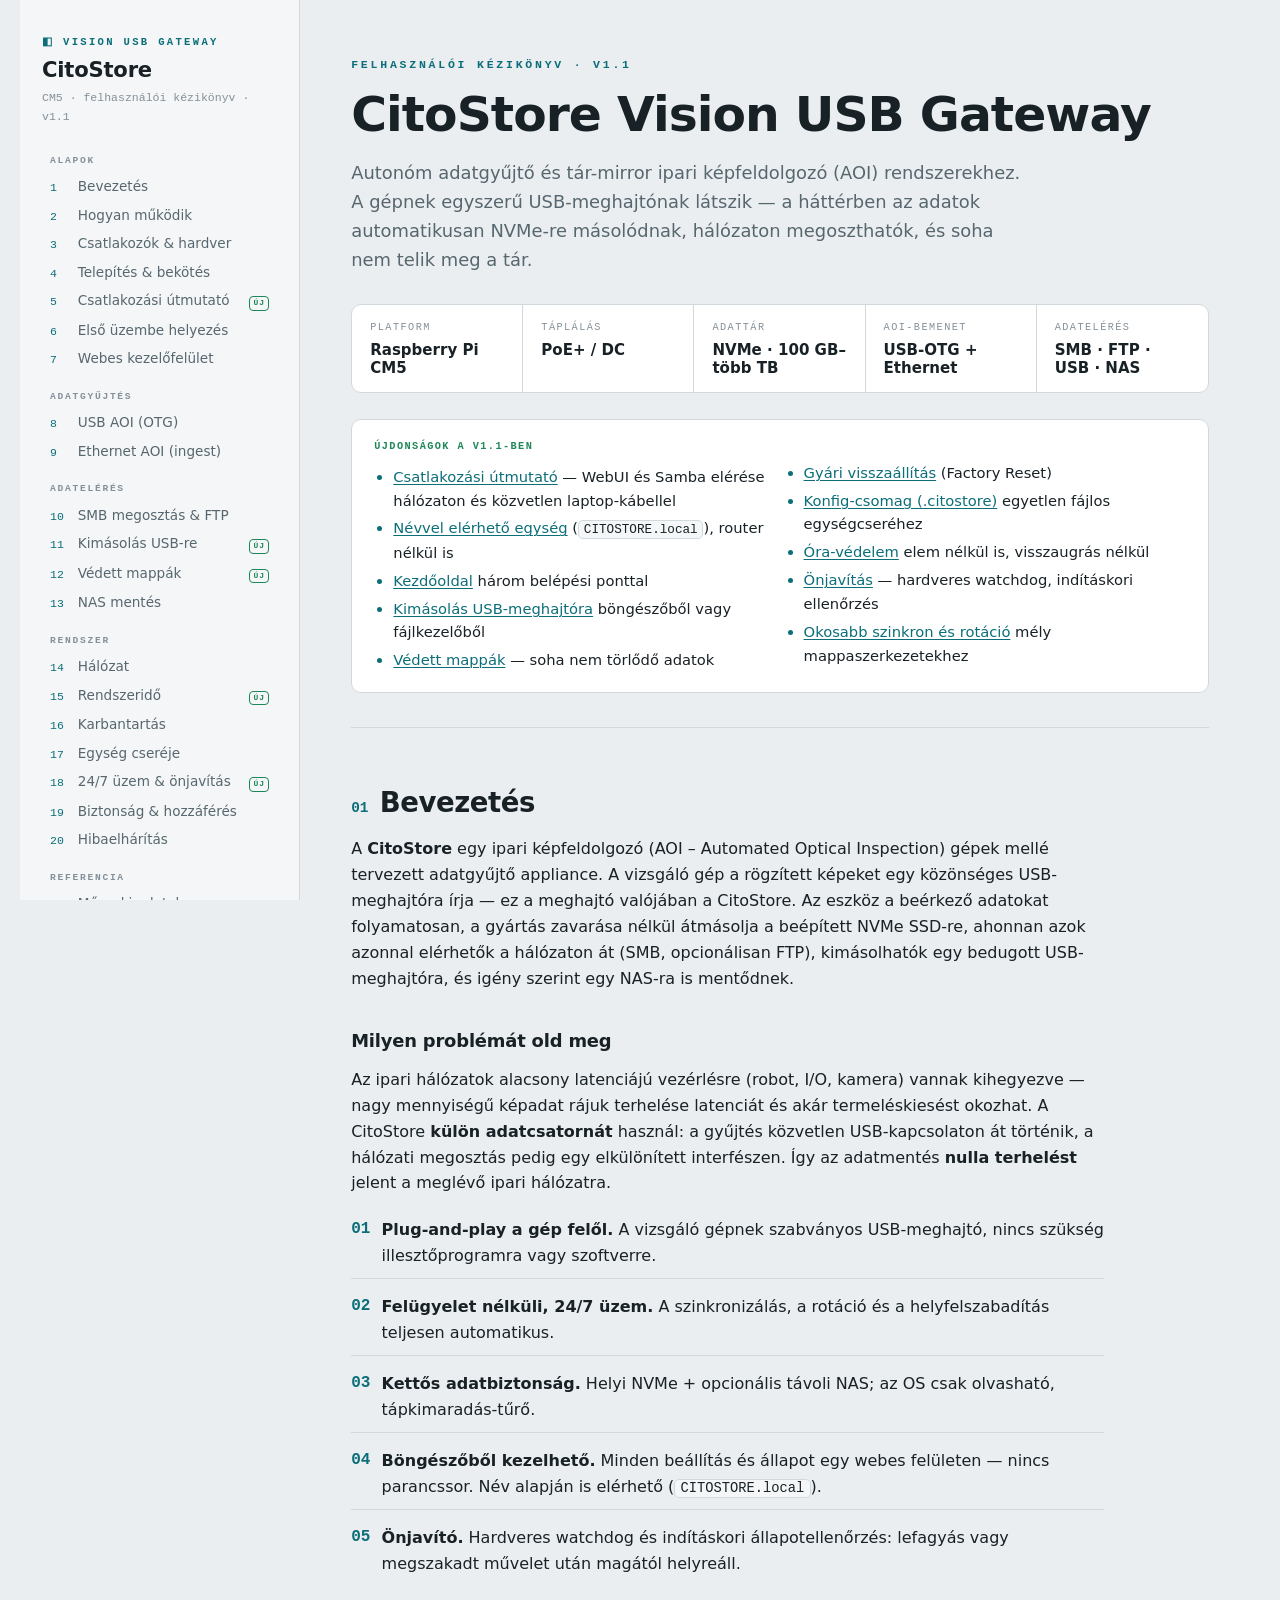
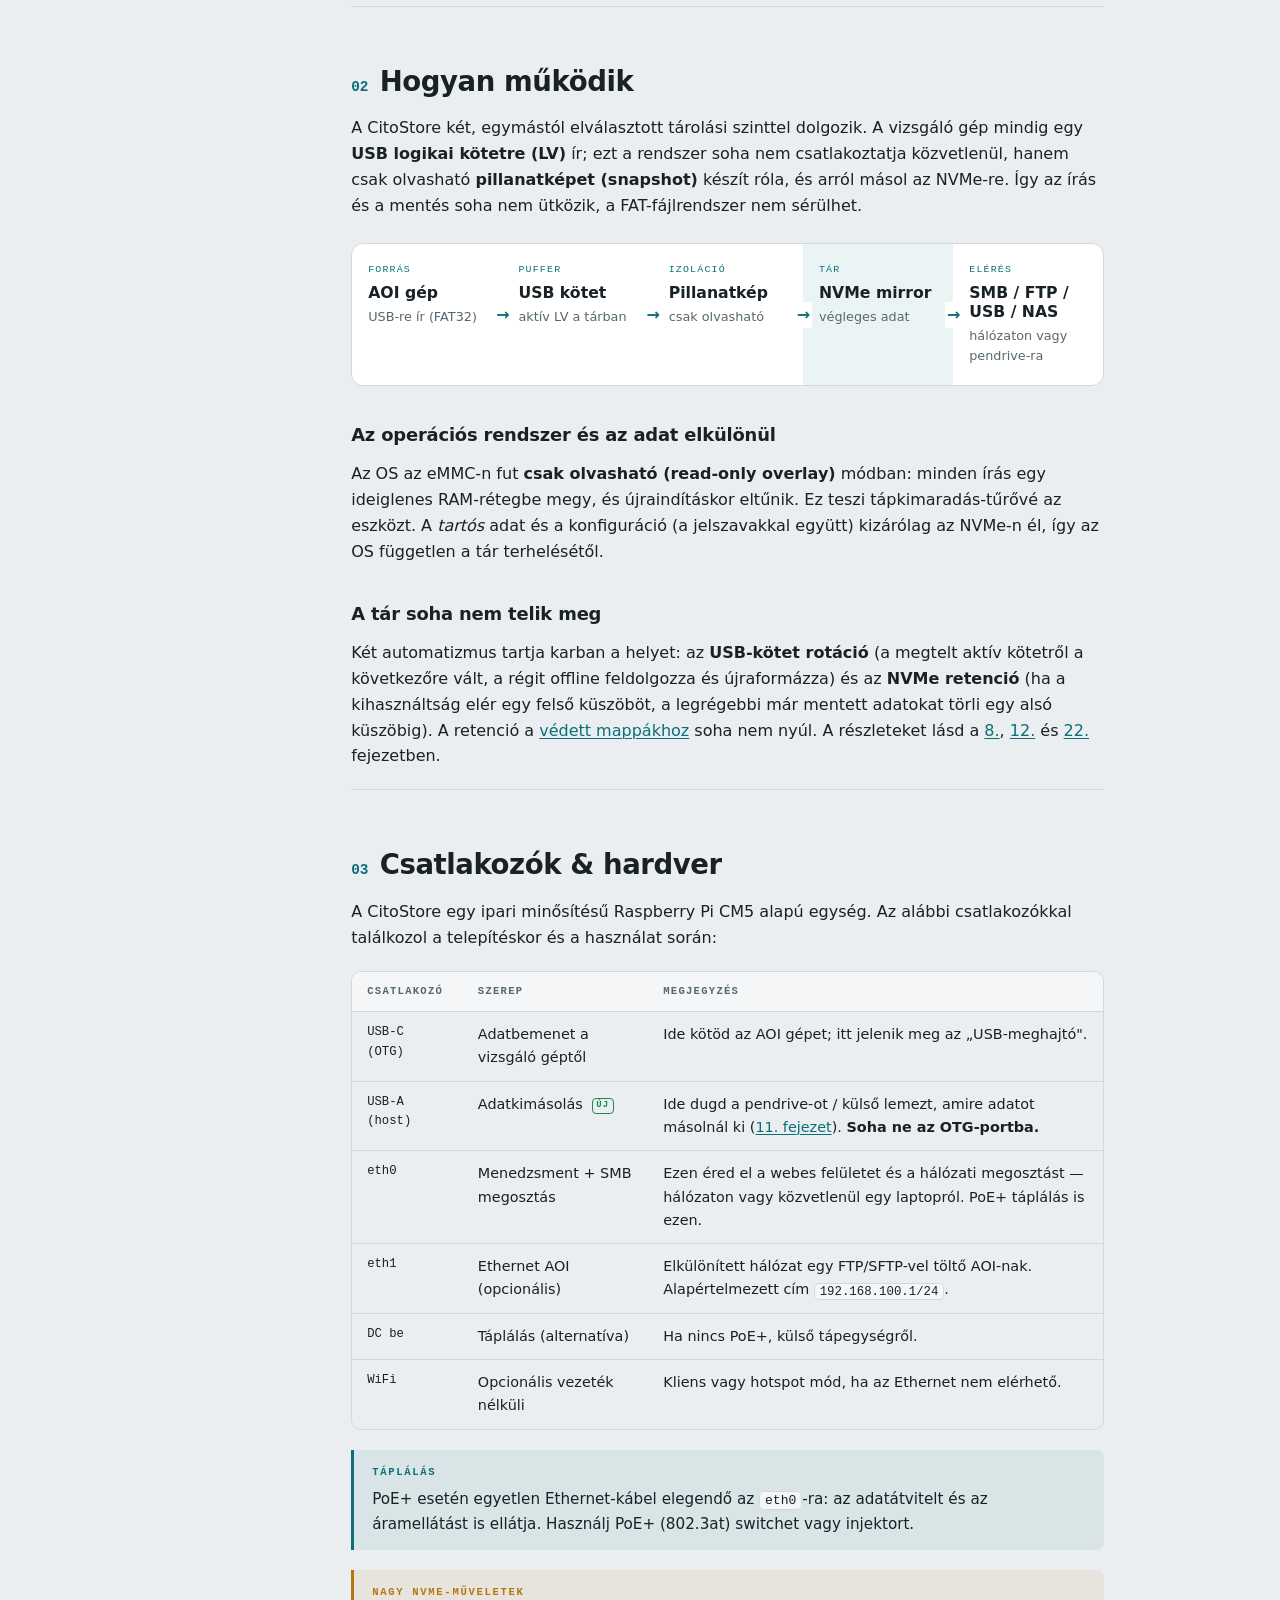
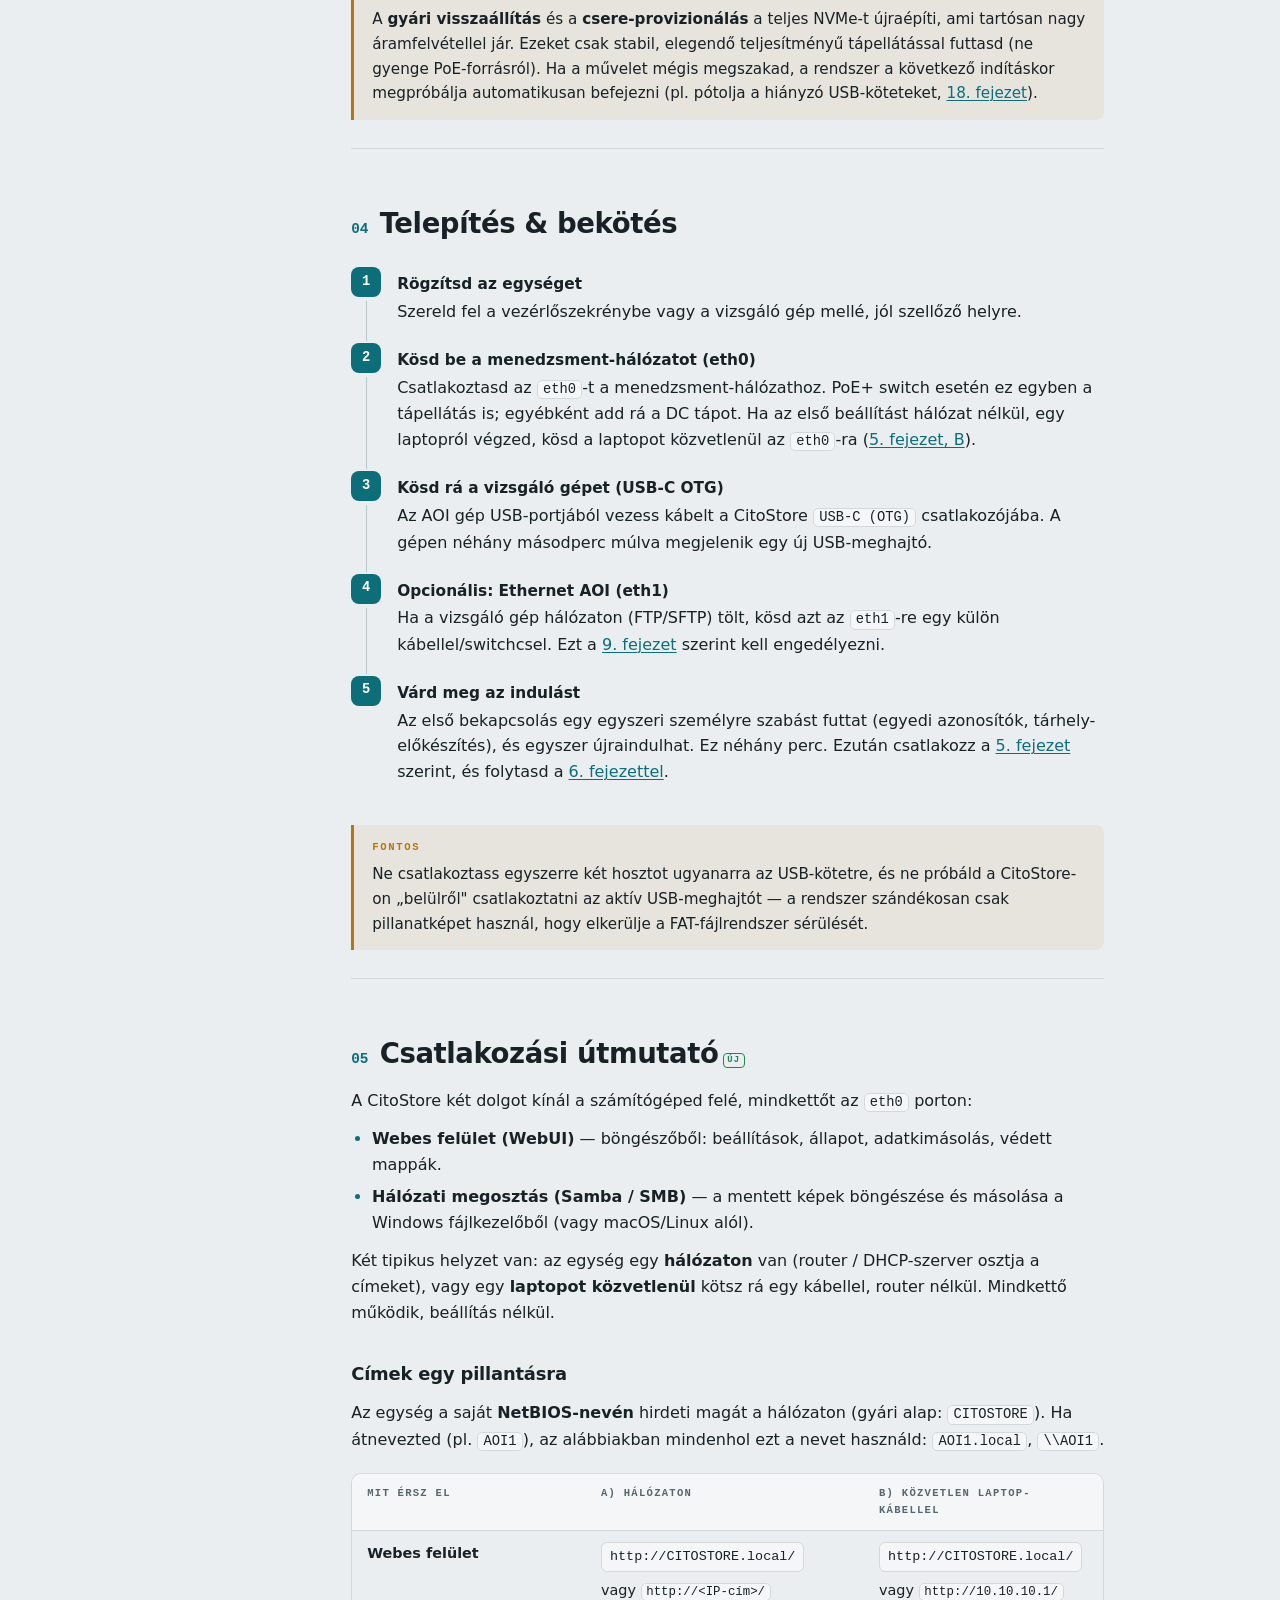
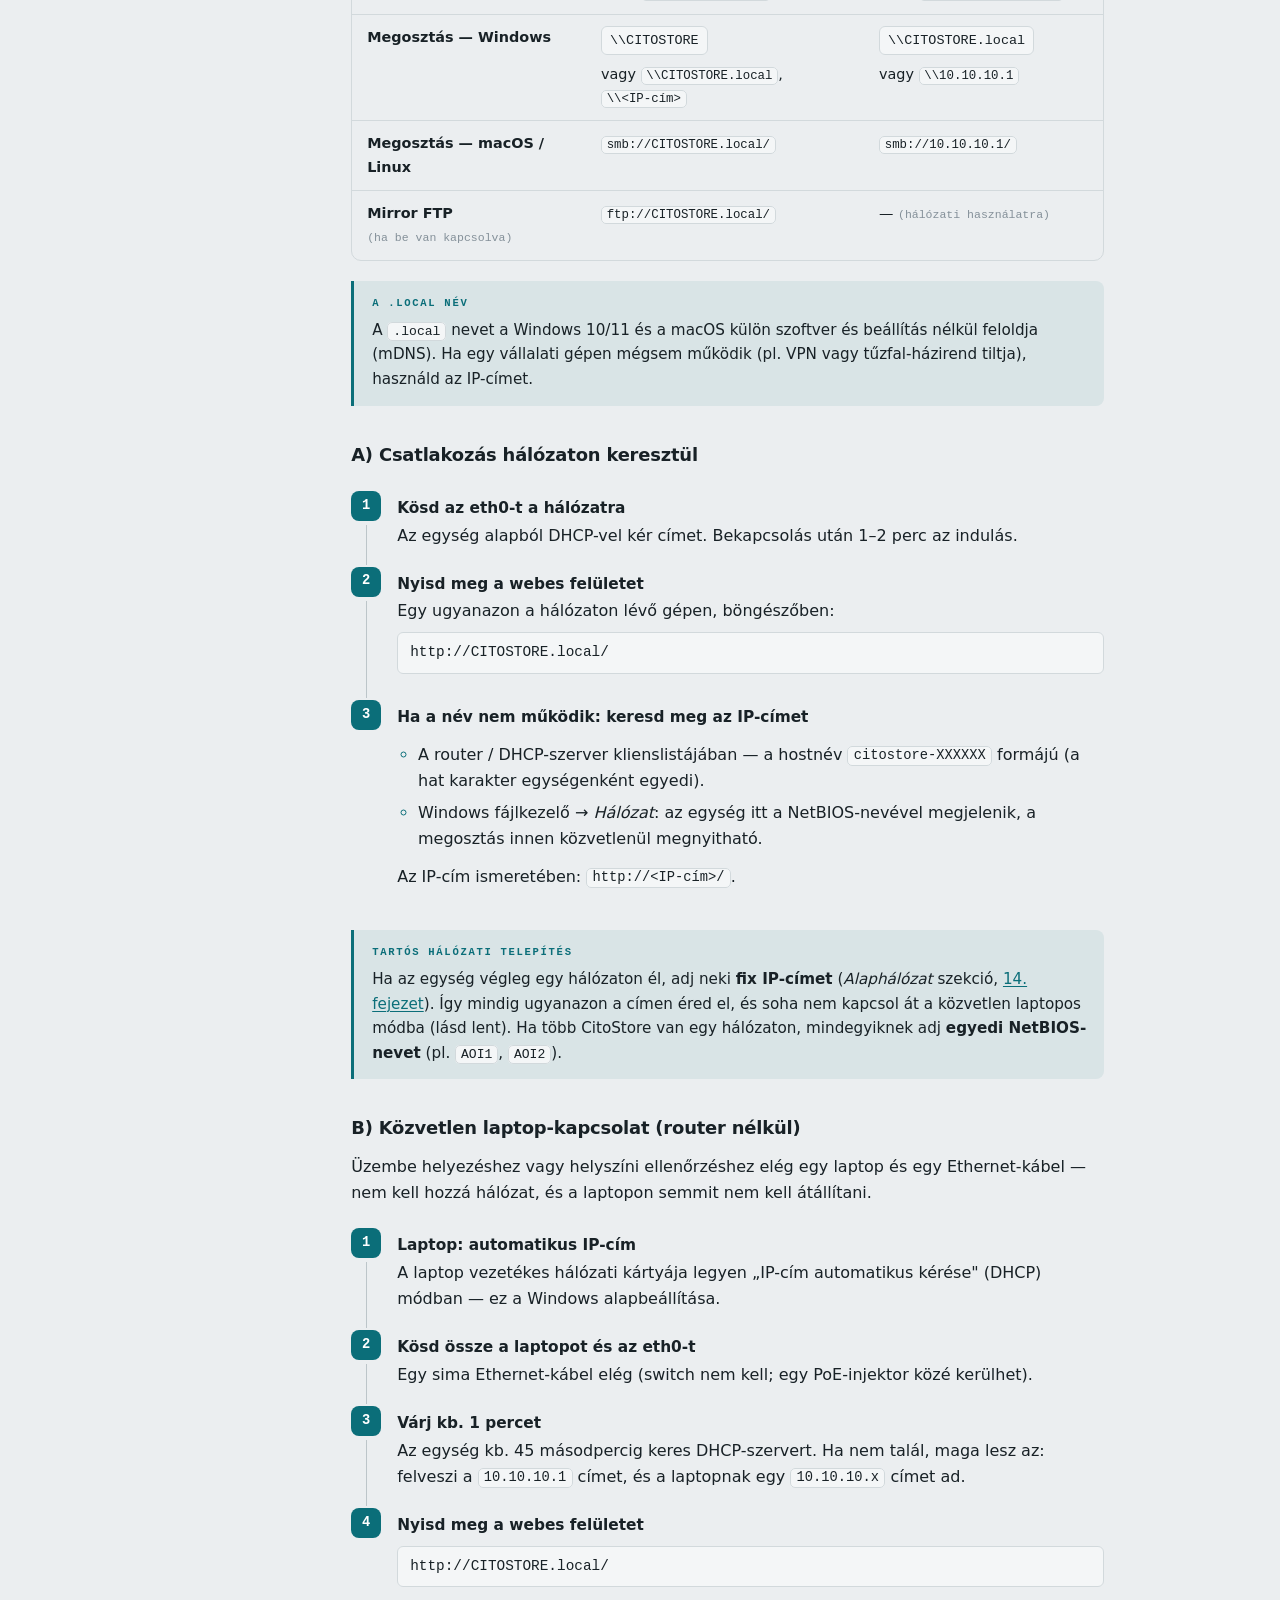
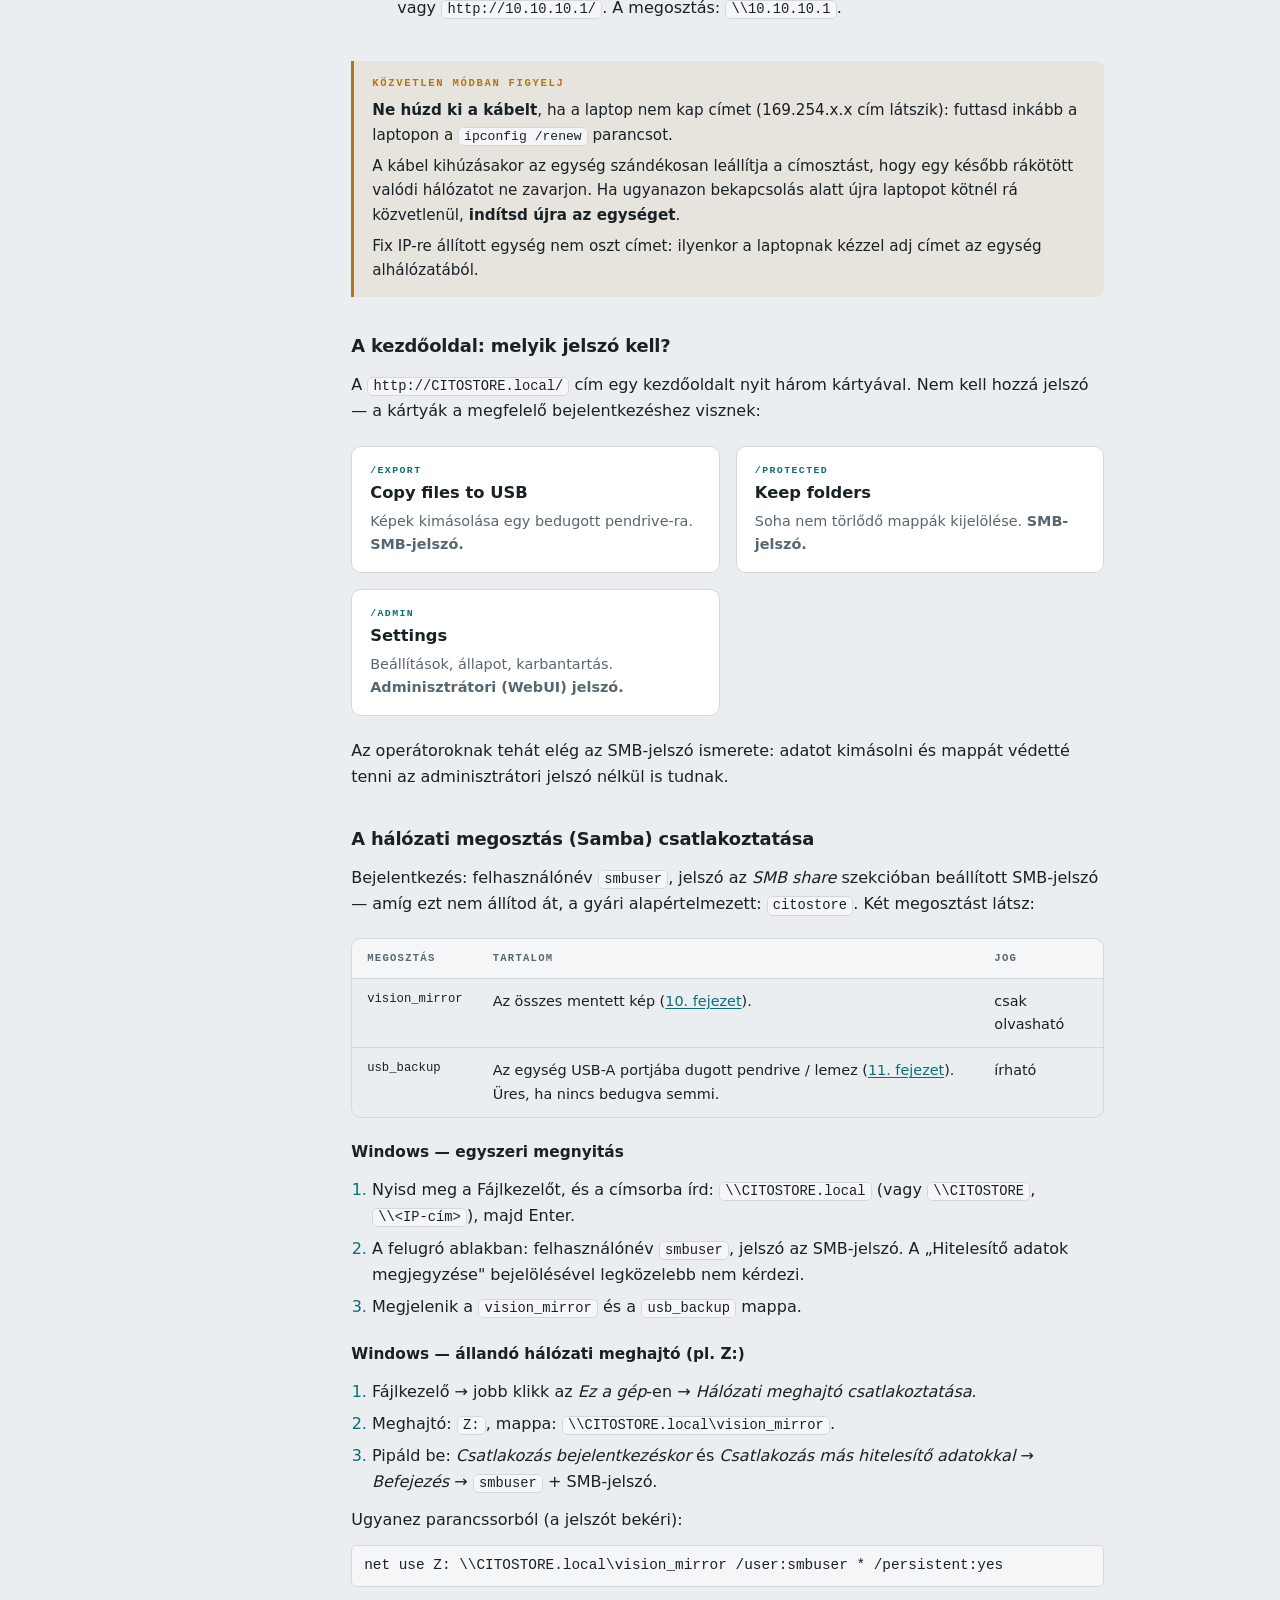
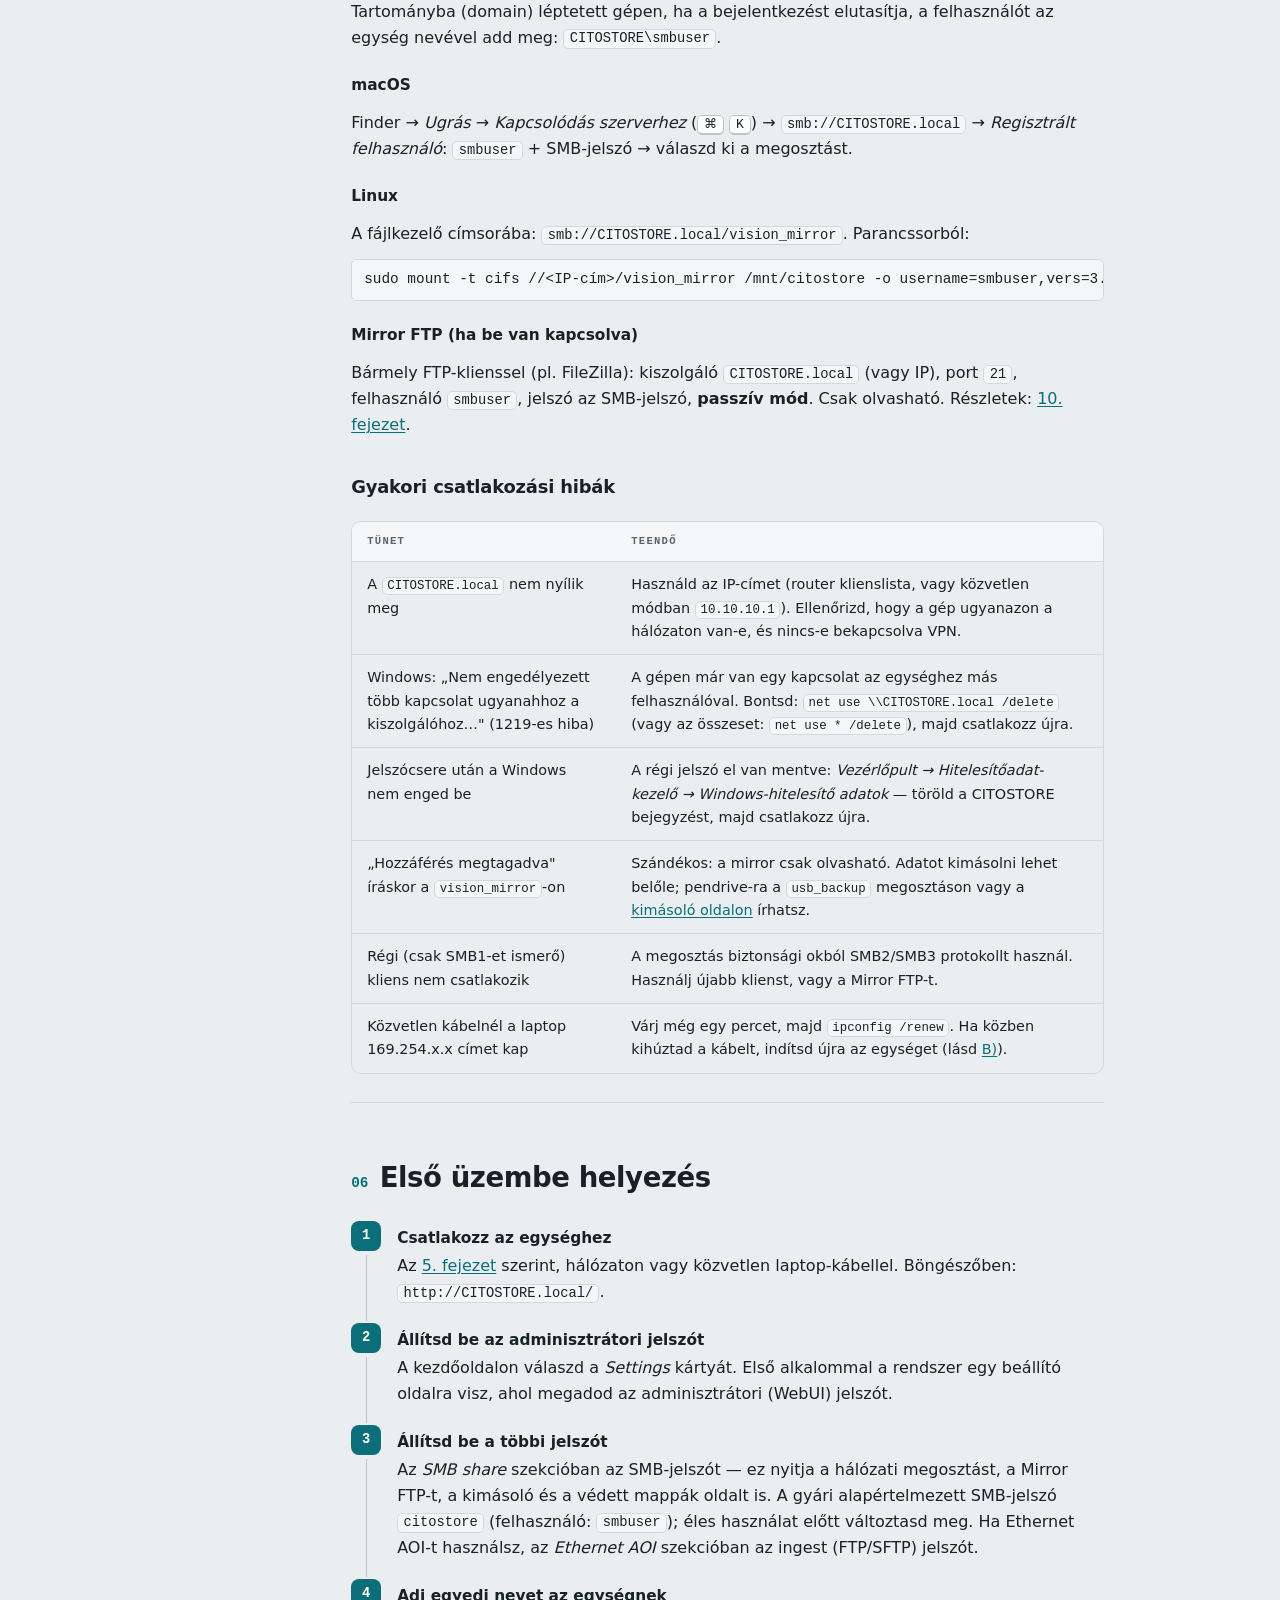
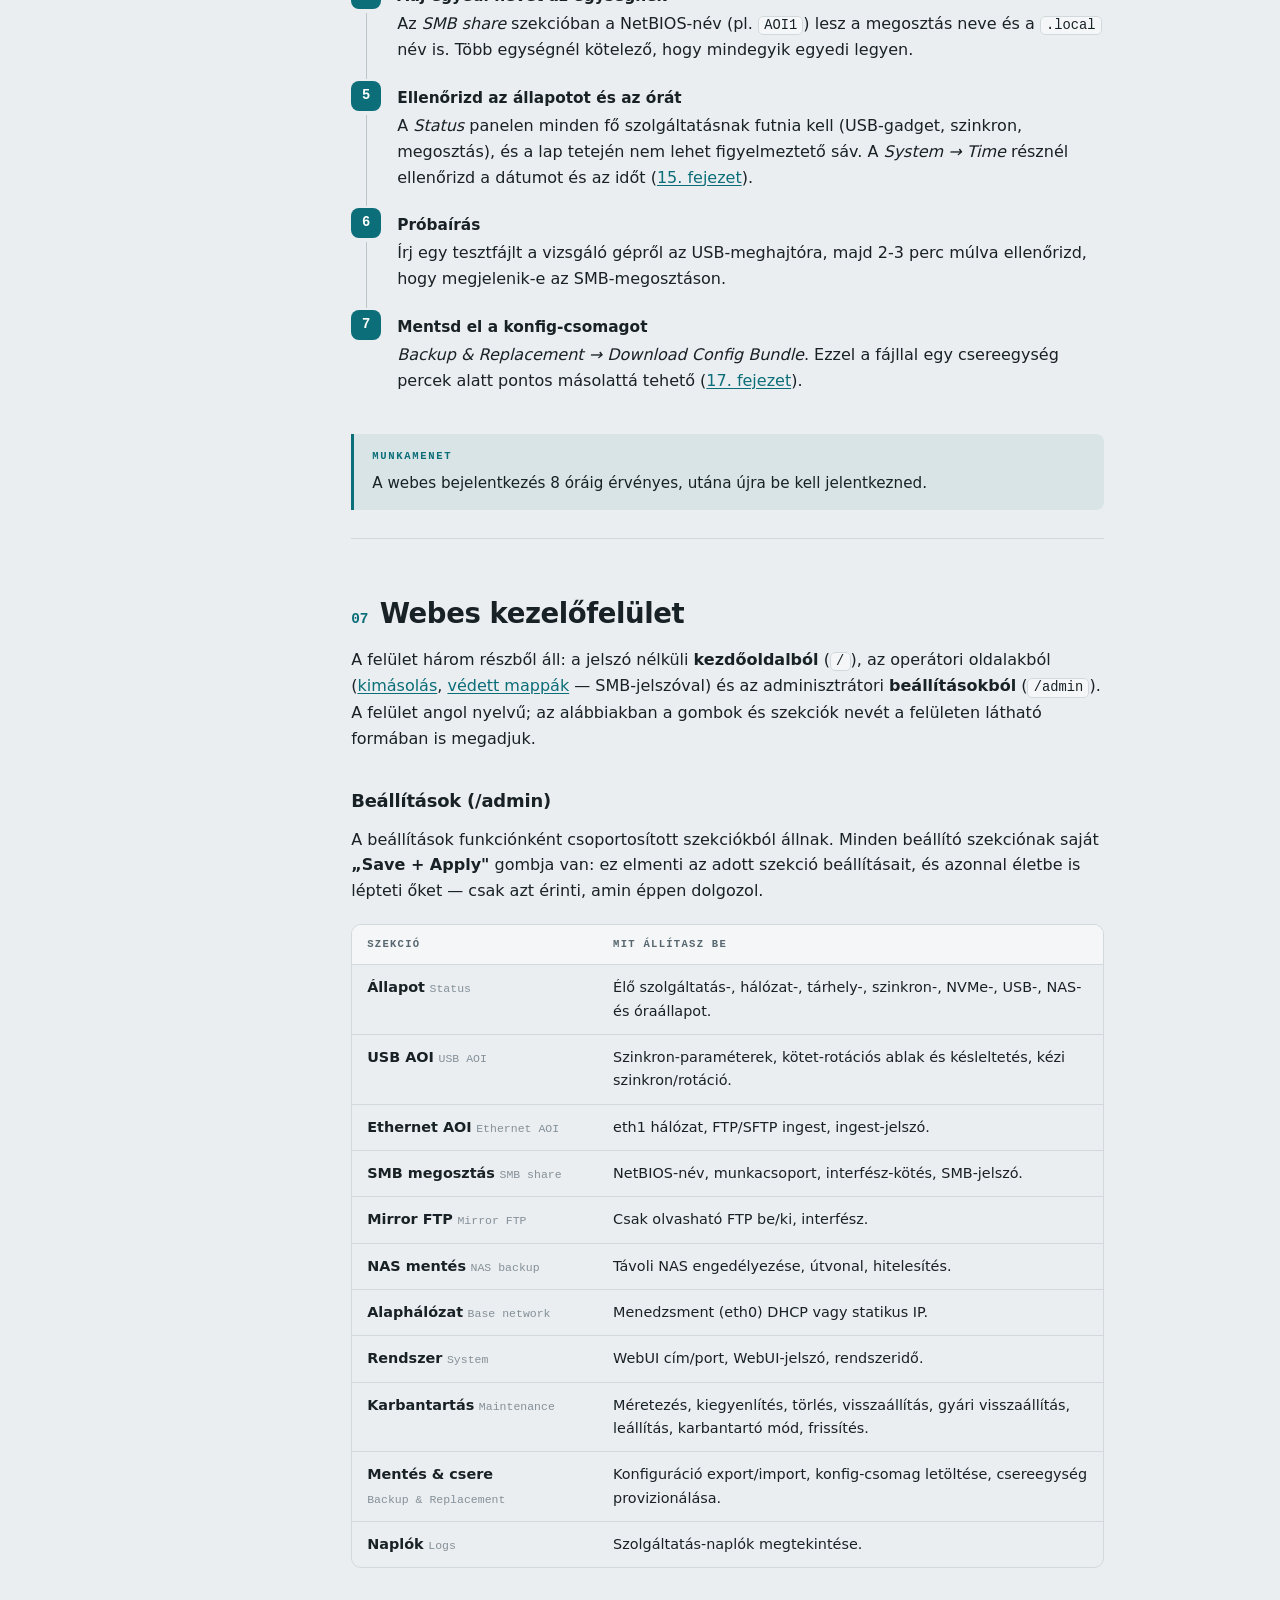
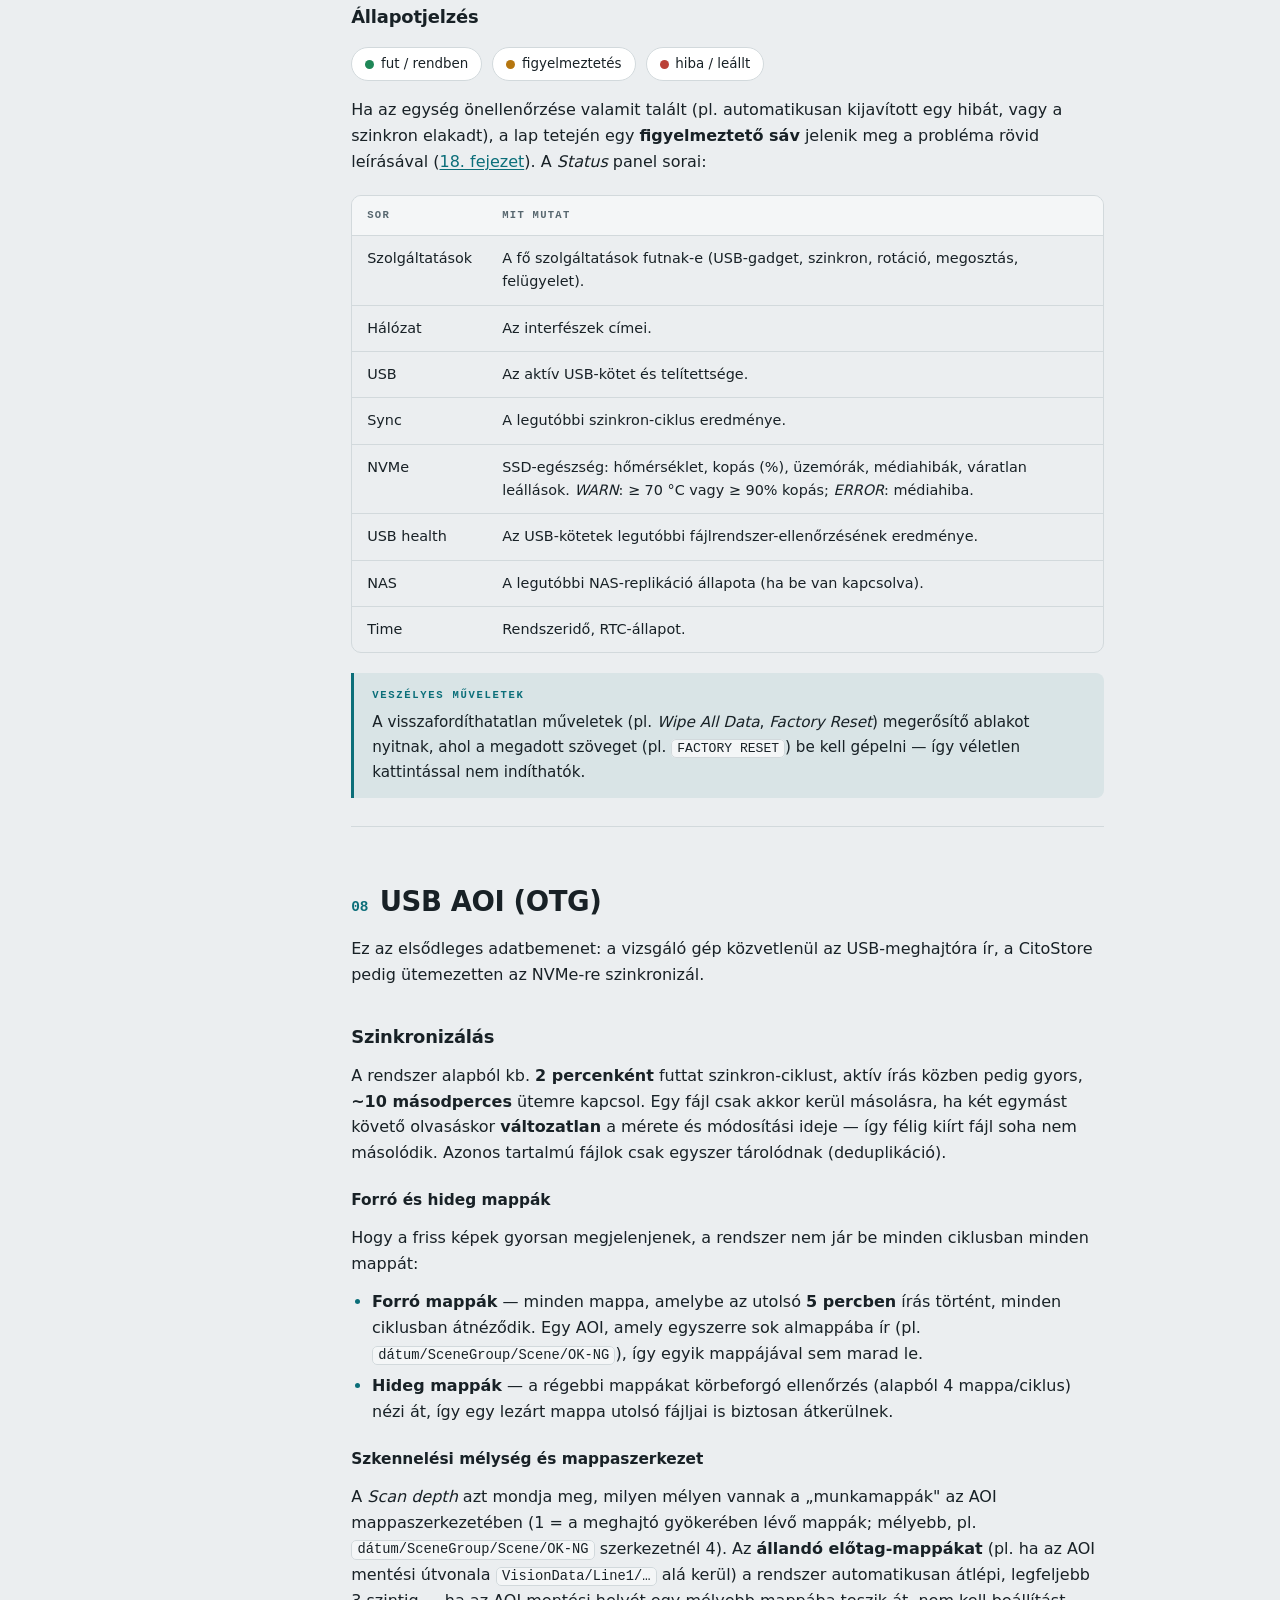
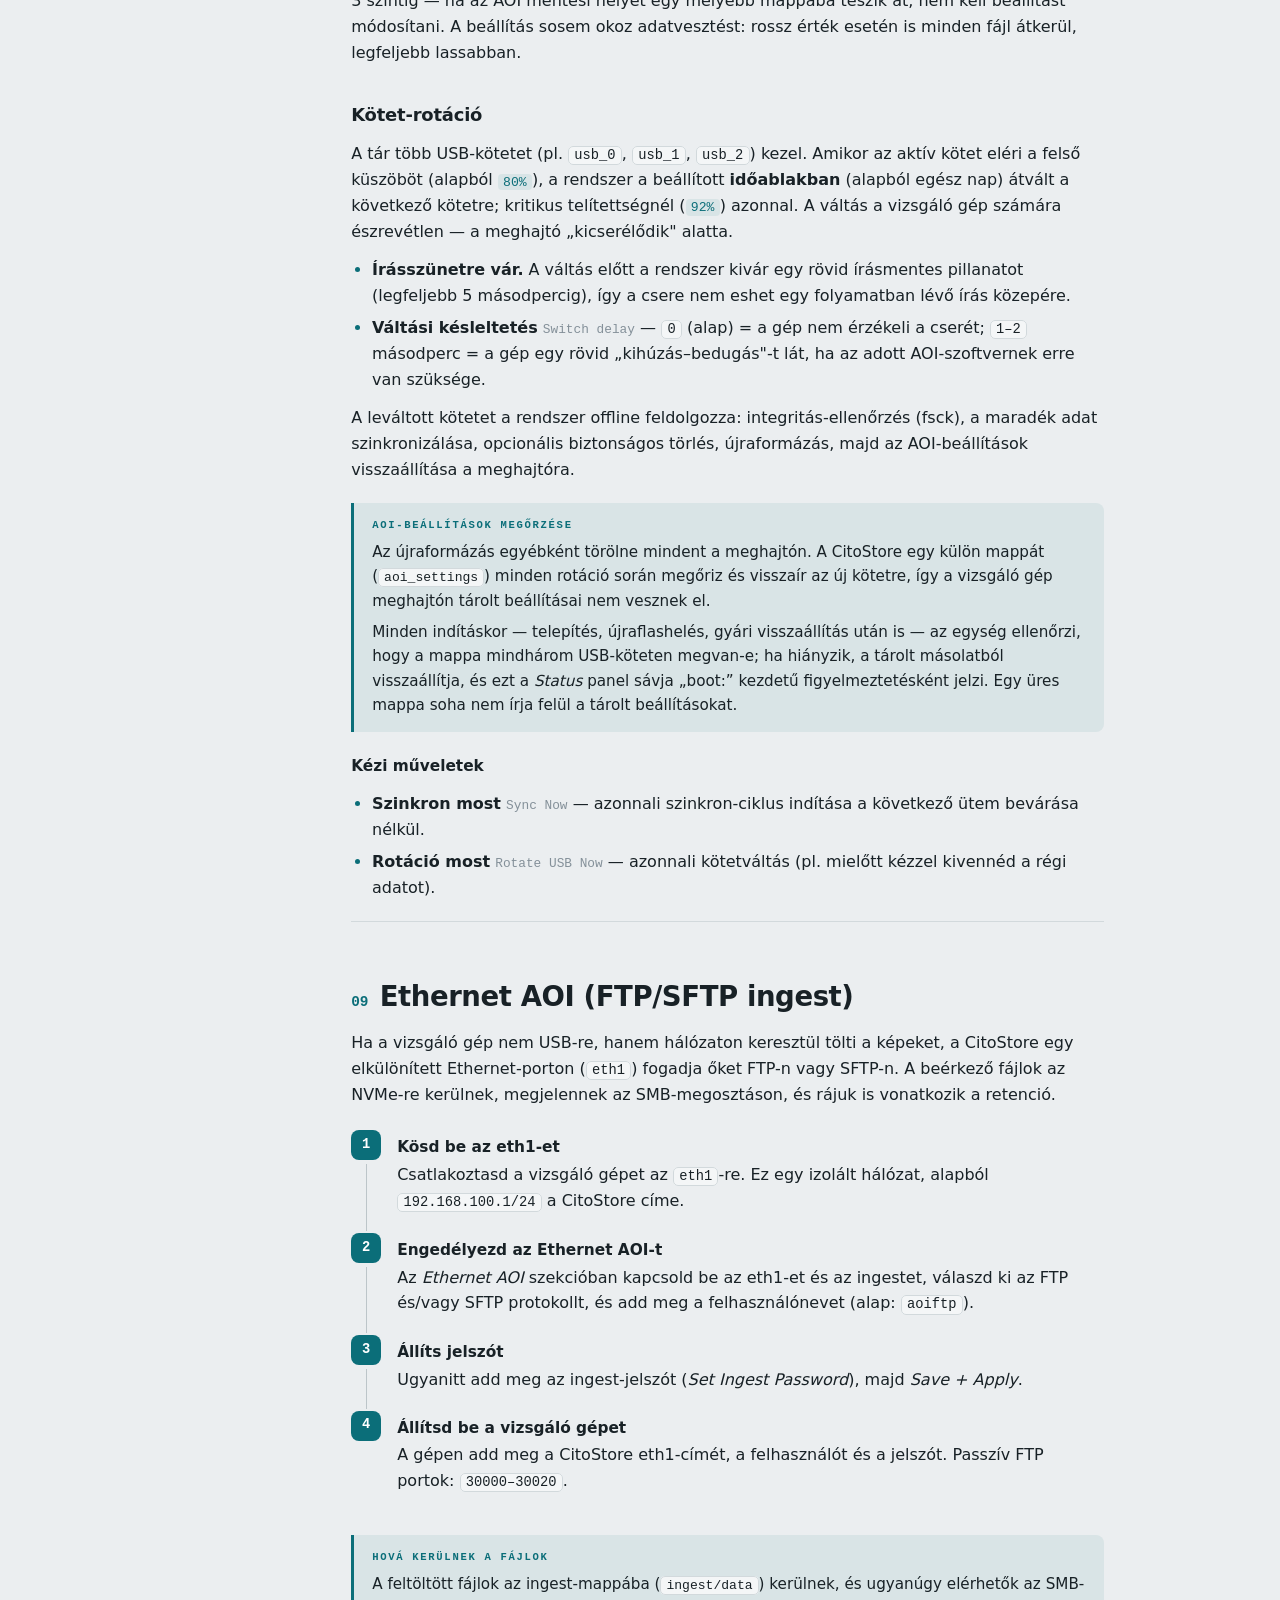
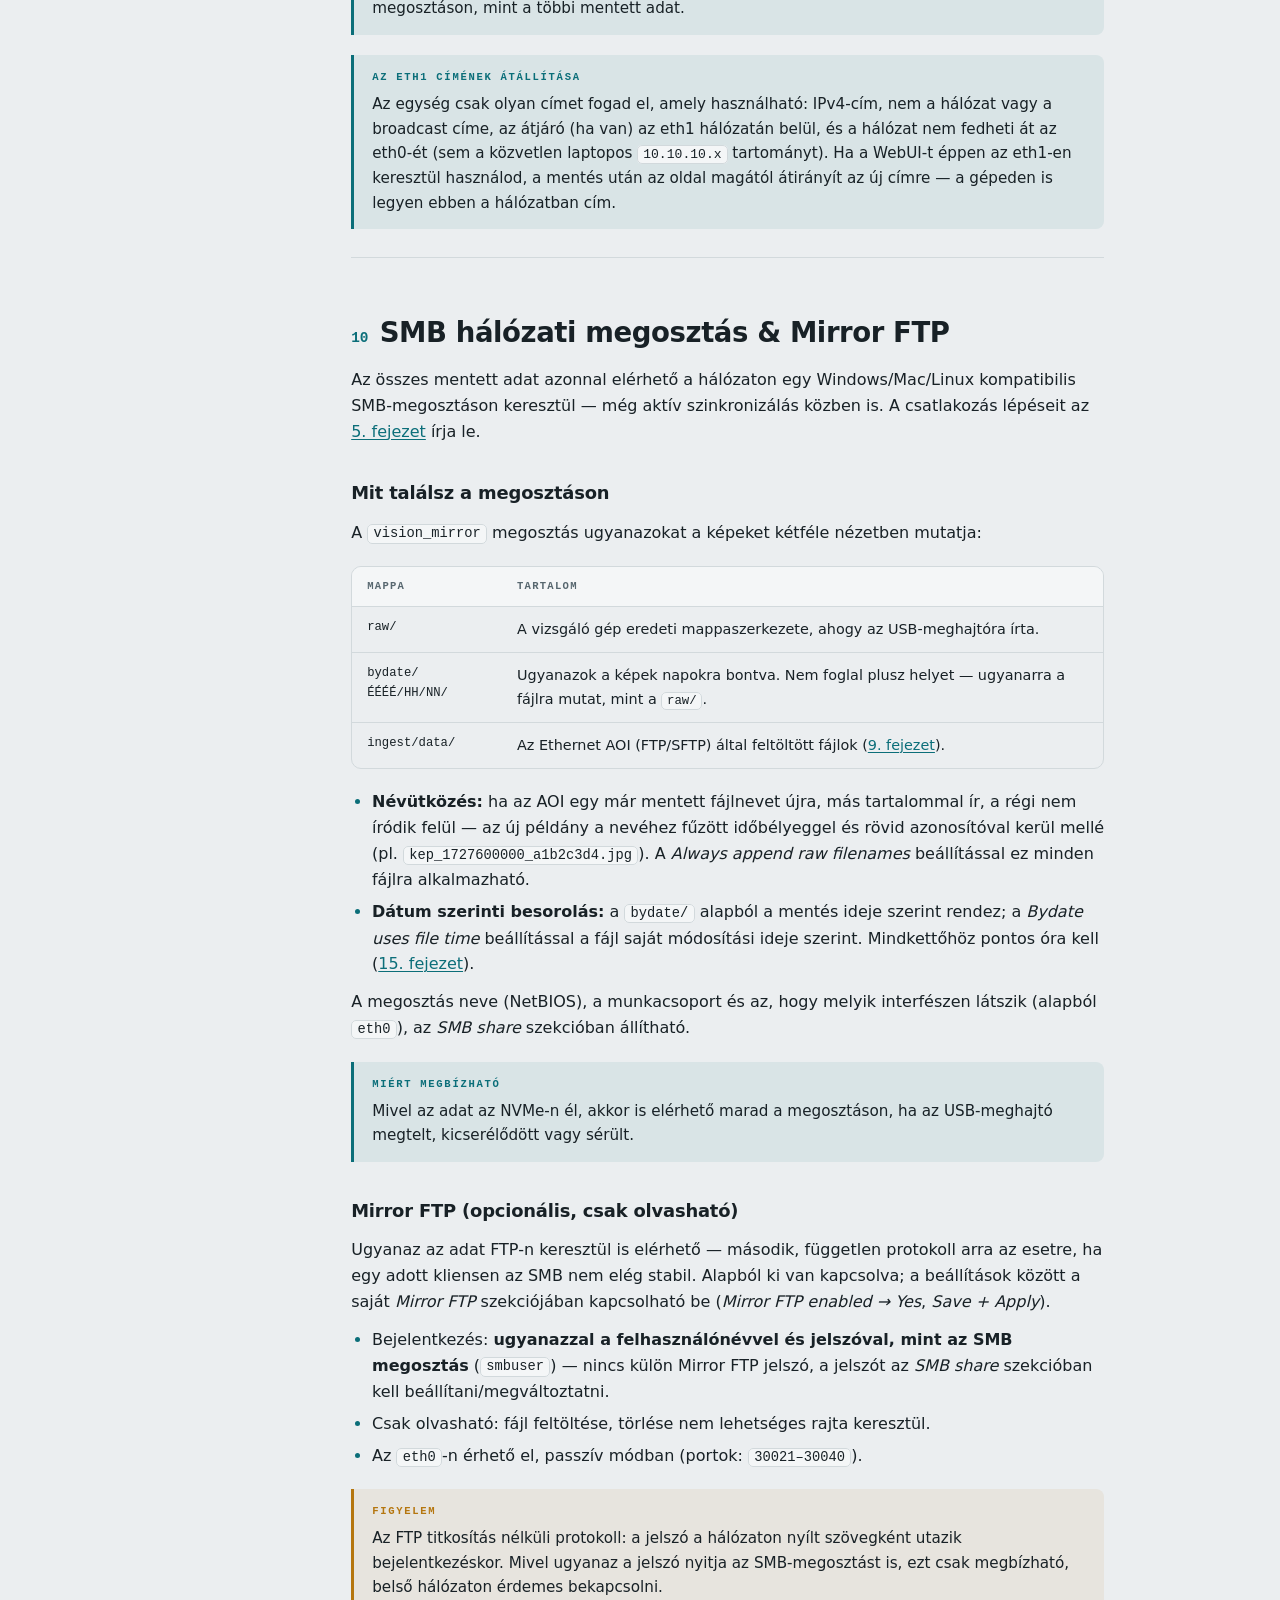
==== CitoStore_Felhasznaloi_Kezikonyv.html @ 2d092440 "eth1 (AOI link): IP change over eth1 no longer hangs; unusable values refused Tested live on 83ee70 " ====
<!doctype html>
<html lang="hu">
<head>
<meta charset="utf-8">
<meta name="viewport" content="width=device-width, initial-scale=1">
<title>CitoStore — Felhasználói kézikönyv</title>
<style>
  :root {
    --paper:#EBEEF0; --surface:#FFFFFF; --surface-2:#F4F6F7;
    --ink:#182126; --ink-soft:#57676F; --ink-faint:#849099;
    --accent:#0B6E79; --accent-soft:#0B6E7914; --accent-line:#0B6E7933;
    --line:#D2D9DC; --line-strong:#BCC5C9;
    --ok:#1E8757; --ok-bg:#1E875714;
    --warn:#B5760F; --warn-bg:#B5760F14;
    --crit:#BB4238; --crit-bg:#BB423814;
    --mono:ui-monospace,"Cascadia Code","Cascadia Mono","Consolas","Liberation Mono",monospace;
    --sans:"Segoe UI",system-ui,-apple-system,"Helvetica Neue",Arial,sans-serif;
    --maxw:74ch;
    --rail:280px;
  }
  @media (prefers-color-scheme:dark){
    :root{
      --paper:#0D1417; --surface:#131C21; --surface-2:#0F171B;
      --ink:#DCE4E7; --ink-soft:#93A2AA; --ink-faint:#63737B;
      --accent:#31AEBC; --accent-soft:#31AEBC1F; --accent-line:#31AEBC40;
      --line:#25333A; --line-strong:#31424A;
      --ok:#3FB983; --ok-bg:#3FB98318;
      --warn:#D9992E; --warn-bg:#D9992E18;
      --crit:#D96A60; --crit-bg:#D96A6018;
    }
  }
  :root[data-theme="light"]{
    --paper:#EBEEF0; --surface:#FFFFFF; --surface-2:#F4F6F7;
    --ink:#182126; --ink-soft:#57676F; --ink-faint:#849099;
    --accent:#0B6E79; --accent-soft:#0B6E7914; --accent-line:#0B6E7933;
    --line:#D2D9DC; --line-strong:#BCC5C9;
    --ok:#1E8757; --ok-bg:#1E875714; --warn:#B5760F; --warn-bg:#B5760F14;
    --crit:#BB4238; --crit-bg:#BB423814;
  }
  :root[data-theme="dark"]{
    --paper:#0D1417; --surface:#131C21; --surface-2:#0F171B;
    --ink:#DCE4E7; --ink-soft:#93A2AA; --ink-faint:#63737B;
    --accent:#31AEBC; --accent-soft:#31AEBC1F; --accent-line:#31AEBC40;
    --line:#25333A; --line-strong:#31424A;
    --ok:#3FB983; --ok-bg:#3FB98318; --warn:#D9992E; --warn-bg:#D9992E18;
    --crit:#D96A60; --crit-bg:#D96A6018;
  }

  *{box-sizing:border-box}
  html{scroll-behavior:smooth}
  @media (prefers-reduced-motion:reduce){html{scroll-behavior:auto}}
  body{margin:0;background:var(--paper);color:var(--ink);font-family:var(--sans);
    font-size:16px;line-height:1.62;-webkit-font-smoothing:antialiased;
    text-rendering:optimizeLegibility}

  .layout{display:grid;grid-template-columns:var(--rail) minmax(0,1fr);gap:0;
    max-width:1240px;margin:0 auto;align-items:start}

  /* ---- Sidebar ---- */
  .rail{position:sticky;top:0;height:100vh;overflow-y:auto;padding:34px 22px 40px;
    border-right:1px solid var(--line);background:var(--surface-2)}
  .brand{display:flex;flex-direction:column;gap:2px;margin-bottom:26px}
  .brand .glyph{font-family:var(--mono);font-size:.66rem;letter-spacing:.22em;
    color:var(--accent);font-weight:600}
  .brand .name{font-size:1.32rem;font-weight:700;letter-spacing:-.01em}
  .brand .model{font-family:var(--mono);font-size:.72rem;color:var(--ink-faint)}
  nav.toc{font-size:.85rem}
  nav.toc a{display:flex;gap:.6em;align-items:baseline;text-decoration:none;
    color:var(--ink-soft);padding:5px 8px;border-radius:6px;line-height:1.35}
  nav.toc a:hover{color:var(--ink);background:var(--accent-soft)}
  nav.toc a .n{font-family:var(--mono);font-size:.72rem;color:var(--accent);
    min-width:1.7em;font-variant-numeric:tabular-nums}
  nav.toc a.spacer{margin-top:.5em}
  nav.toc a:focus-visible{outline:2px solid var(--accent);outline-offset:1px}

  /* ---- Main ---- */
  main{padding:0 clamp(20px,4vw,64px) 96px;min-width:0}
  .masthead{padding:56px 0 34px;border-bottom:1px solid var(--line)}
  .eyebrow{font-family:var(--mono);font-size:.72rem;letter-spacing:.24em;
    text-transform:uppercase;color:var(--accent);font-weight:600;margin:0 0 14px}
  .masthead h1{font-size:clamp(2.1rem,5vw,3.05rem);line-height:1.05;margin:0;
    font-weight:750;letter-spacing:-.02em;text-wrap:balance}
  .masthead .lede{margin:18px 0 0;font-size:1.12rem;color:var(--ink-soft);
    max-width:60ch}

  .specstrip{display:flex;flex-wrap:wrap;gap:0;margin-top:30px;
    border:1px solid var(--line);border-radius:10px;overflow:hidden;background:var(--surface)}
  .specstrip .cell{flex:1 1 140px;padding:14px 18px;border-right:1px solid var(--line)}
  .specstrip .cell:last-child{border-right:0}
  .specstrip .k{font-family:var(--mono);font-size:.64rem;letter-spacing:.14em;
    text-transform:uppercase;color:var(--ink-faint);margin-bottom:5px}
  .specstrip .v{font-size:.94rem;font-weight:600;line-height:1.25}

  section{padding:52px 0 8px;border-bottom:1px solid var(--line);max-width:var(--maxw)}
  section:last-of-type{border-bottom:0}
  .sec-head{display:flex;align-items:baseline;gap:.7em;margin:0 0 6px}
  .sec-head .num{font-family:var(--mono);font-size:.9rem;color:var(--accent);
    font-weight:600;font-variant-numeric:tabular-nums}
  h2{font-size:1.72rem;font-weight:700;letter-spacing:-.015em;margin:0;text-wrap:balance}
  h3{font-size:1.12rem;font-weight:650;letter-spacing:-.01em;margin:34px 0 6px}
  h4{font-size:.96rem;font-weight:650;margin:22px 0 4px;color:var(--ink)}
  p{margin:12px 0}
  a{color:var(--accent);text-decoration-thickness:1px;text-underline-offset:2px}
  strong{font-weight:650}
  ul,ol{margin:12px 0;padding-left:1.3em}
  li{margin:6px 0}
  li::marker{color:var(--accent)}
  code{font-family:var(--mono);font-size:.86em;background:var(--surface-2);
    border:1px solid var(--line);padding:.08em .38em;border-radius:5px;
    color:var(--ink);white-space:nowrap}

  .kbd{font-family:var(--mono);font-size:.82em;background:var(--surface);
    border:1px solid var(--line-strong);border-bottom-width:2px;border-radius:5px;
    padding:.08em .45em}

  /* Callouts */
  .note{border-left:3px solid var(--accent);background:var(--accent-soft);
    padding:14px 18px;border-radius:0 8px 8px 0;margin:20px 0;font-size:.95rem}
  .note.warn{border-color:var(--warn);background:var(--warn-bg)}
  .note.crit{border-color:var(--crit);background:var(--crit-bg)}
  .note .lab{font-family:var(--mono);font-size:.66rem;letter-spacing:.16em;
    text-transform:uppercase;font-weight:600;display:block;margin-bottom:5px;color:var(--accent)}
  .note.warn .lab{color:var(--warn)} .note.crit .lab{color:var(--crit)}
  .note p{margin:6px 0} .note :first-child{margin-top:0} .note :last-child{margin-bottom:0}

  /* Tables */
  .tbl-wrap{overflow-x:auto;margin:20px 0;border:1px solid var(--line);border-radius:10px}
  table{border-collapse:collapse;width:100%;font-size:.9rem;min-width:520px}
  th,td{text-align:left;padding:11px 15px;border-bottom:1px solid var(--line);vertical-align:top}
  thead th{background:var(--surface-2);font-family:var(--mono);font-size:.66rem;
    letter-spacing:.12em;text-transform:uppercase;color:var(--ink-soft);font-weight:600}
  tbody tr:last-child td{border-bottom:0}
  td.mono,td .mono{font-family:var(--mono);font-size:.85em;font-variant-numeric:tabular-nums}
  td code{white-space:nowrap}
  .def{font-family:var(--mono);font-size:.82em;color:var(--accent);
    background:var(--accent-soft);padding:.05em .4em;border-radius:4px}

  /* Steps */
  ol.steps{counter-reset:step;list-style:none;padding:0;margin:22px 0}
  ol.steps>li{counter-increment:step;position:relative;padding:2px 0 18px 46px;margin:0}
  ol.steps>li::before{content:counter(step);position:absolute;left:0;top:0;
    width:30px;height:30px;border-radius:8px;background:var(--accent);color:#fff;
    font-family:var(--mono);font-size:.86rem;font-weight:600;
    display:grid;place-items:center}
  ol.steps>li:not(:last-child)::after{content:"";position:absolute;left:15px;top:34px;
    bottom:2px;width:1px;background:var(--line-strong)}
  ol.steps>li h4{margin:3px 0 2px}

  /* Data-flow diagram */
  .flow{display:flex;flex-wrap:wrap;align-items:stretch;gap:0;margin:24px 0;
    border:1px solid var(--line);border-radius:12px;overflow:hidden;background:var(--surface)}
  .flow .node{flex:1 1 130px;padding:18px 16px;position:relative;min-width:130px}
  .flow .node:not(:last-child)::after{content:"→";position:absolute;right:-.55em;top:50%;
    transform:translateY(-50%);z-index:2;color:var(--accent);font-weight:700;
    background:var(--surface);padding:0 .1em}
  .flow .node .tag{font-family:var(--mono);font-size:.62rem;letter-spacing:.12em;
    text-transform:uppercase;color:var(--accent);margin-bottom:6px}
  .flow .node .lab{font-weight:650;font-size:.98rem;line-height:1.2}
  .flow .node .sub{font-size:.8rem;color:var(--ink-soft);margin-top:4px}
  .flow .node.data{background:var(--accent-soft)}

  /* Status legend chips */
  .chips{display:flex;flex-wrap:wrap;gap:10px;margin:16px 0}
  .chip{display:inline-flex;align-items:center;gap:.5em;font-size:.84rem;
    border:1px solid var(--line);border-radius:20px;padding:5px 13px;background:var(--surface)}
  .dot{width:9px;height:9px;border-radius:50%}
  .dot.ok{background:var(--ok)} .dot.warn{background:var(--warn)} .dot.crit{background:var(--crit)}

  .lead-list{list-style:none;padding:0}
  .lead-list li{display:flex;gap:.7em;padding:9px 0;border-bottom:1px solid var(--line)}
  .lead-list li:last-child{border-bottom:0}
  .lead-list .ic{font-family:var(--mono);color:var(--accent);font-weight:700}

  footer{max-width:var(--maxw);padding:34px 0 0;color:var(--ink-faint);font-size:.82rem}
  footer .rule{height:1px;background:var(--line);margin-bottom:20px}
  footer code{font-size:.9em}

  a.top{font-family:var(--mono);font-size:.7rem}

  @media (max-width:900px){
    .layout{grid-template-columns:1fr}
    .rail{position:static;height:auto;border-right:0;border-bottom:1px solid var(--line);
      padding:24px 20px}
    nav.toc{columns:2;column-gap:20px}
    main{padding:0 20px 72px}
    .masthead{padding:36px 0 26px}
  }

  /* ---- v1.1 additions ---- */
  nav.toc .grp{font-family:var(--mono);font-size:.6rem;letter-spacing:.18em;
    text-transform:uppercase;color:var(--ink-faint);margin:16px 8px 4px;font-weight:600;
    break-after:avoid}
  nav.toc .grp:first-child{margin-top:0}
  .new{display:inline-block;font-family:var(--mono);font-size:.56rem;letter-spacing:.12em;
    text-transform:uppercase;font-weight:700;color:var(--ok);border:1px solid var(--ok);
    border-radius:4px;padding:0 .38em;line-height:1.55;vertical-align:.18em;margin-left:.5em;
    white-space:nowrap}
  nav.toc .new{font-size:.5rem;margin-left:auto;vertical-align:0}
  .ui{font-family:var(--mono);font-size:.8em;color:var(--ink-faint);font-weight:400;
    white-space:nowrap}
  .whatsnew{margin-top:26px;border:1px solid var(--line);border-radius:10px;
    background:var(--surface);padding:18px 22px}
  .whatsnew .k{font-family:var(--mono);font-size:.64rem;letter-spacing:.14em;
    text-transform:uppercase;color:var(--ok);font-weight:600;margin-bottom:6px}
  .whatsnew ul{margin:6px 0 0;columns:2 280px;column-gap:28px;font-size:.92rem}
  .whatsnew li{margin:4px 0;break-inside:avoid}
  .route{display:grid;grid-template-columns:repeat(auto-fit,minmax(250px,1fr));gap:16px;margin:22px 0}
  .route .card{border:1px solid var(--line);border-radius:10px;background:var(--surface);
    padding:16px 18px}
  .route .card .tag{font-family:var(--mono);font-size:.62rem;letter-spacing:.14em;
    text-transform:uppercase;color:var(--accent);font-weight:600;margin-bottom:4px}
  .route .card .lab{font-weight:650;font-size:1.02rem;line-height:1.25}
  .route .card p{margin:6px 0 0;font-size:.9rem;color:var(--ink-soft)}
  .addr{display:block;font-family:var(--mono);font-size:.9rem;background:var(--surface-2);
    border:1px solid var(--line);border-radius:6px;padding:8px 12px;margin:8px 0;
    overflow-x:auto;white-space:nowrap}
  td .addr{margin:0;padding:3px 8px;font-size:.84rem;display:inline-block}
  .flow .node{flex-basis:108px;min-width:108px}

  @media print{
    html{scroll-behavior:auto}
    body{background:#fff}
    .rail{background:#fff}
    .sec-head,h2,h3,h4{break-after:avoid}
    .note,.flow,.route .card,.whatsnew,tr,ol.steps>li,.specstrip,.chips{break-inside:avoid}
    a{text-decoration:none}
    .addr{white-space:pre-wrap;overflow-wrap:anywhere;overflow:visible}
  }
</style>
</head>
<body>


<div class="layout">
  <aside class="rail">
    <div class="brand">
      <span class="glyph">◧ VISION USB GATEWAY</span>
      <span class="name">CitoStore</span>
      <span class="model">CM5 · felhasználói kézikönyv · v1.1</span>
    </div>
    <nav class="toc" aria-label="Tartalomjegyzék">
      <div class="grp">Alapok</div>
      <a href="#s1"><span class="n">1</span> Bevezetés</a>
      <a href="#s2"><span class="n">2</span> Hogyan működik</a>
      <a href="#s3"><span class="n">3</span> Csatlakozók &amp; hardver</a>
      <a href="#s4"><span class="n">4</span> Telepítés &amp; bekötés</a>
      <a href="#s5"><span class="n">5</span> Csatlakozási útmutató <span class="new">új</span></a>
      <a href="#s6"><span class="n">6</span> Első üzembe helyezés</a>
      <a href="#s7"><span class="n">7</span> Webes kezelőfelület</a>
      <div class="grp">Adatgyűjtés</div>
      <a href="#s8"><span class="n">8</span> USB AOI (OTG)</a>
      <a href="#s9"><span class="n">9</span> Ethernet AOI (ingest)</a>
      <div class="grp">Adatelérés</div>
      <a href="#s10"><span class="n">10</span> SMB megosztás &amp; FTP</a>
      <a href="#s11"><span class="n">11</span> Kimásolás USB-re <span class="new">új</span></a>
      <a href="#s12"><span class="n">12</span> Védett mappák <span class="new">új</span></a>
      <a href="#s13"><span class="n">13</span> NAS mentés</a>
      <div class="grp">Rendszer</div>
      <a href="#s14"><span class="n">14</span> Hálózat</a>
      <a href="#s15"><span class="n">15</span> Rendszeridő <span class="new">új</span></a>
      <a href="#s16"><span class="n">16</span> Karbantartás</a>
      <a href="#s17"><span class="n">17</span> Egység cseréje</a>
      <a href="#s18"><span class="n">18</span> 24/7 üzem &amp; önjavítás <span class="new">új</span></a>
      <a href="#s19"><span class="n">19</span> Biztonság &amp; hozzáférés</a>
      <a href="#s20"><span class="n">20</span> Hibaelhárítás</a>
      <div class="grp">Referencia</div>
      <a href="#s21"><span class="n">21</span> Műszaki adatok</a>
      <a href="#s22"><span class="n">22</span> Konfig-referencia</a>
    </nav>
  </aside>

  <main>
    <header class="masthead">
      <p class="eyebrow">Felhasználói kézikönyv · v1.1</p>
      <h1>CitoStore Vision USB Gateway</h1>
      <p class="lede">Autonóm adatgyűjtő és tár-mirror ipari képfeldolgozó (AOI)
        rendszerekhez. A gépnek egyszerű USB-meghajtónak látszik — a háttérben az
        adatok automatikusan NVMe-re másolódnak, hálózaton megoszthatók, és soha
        nem telik meg a tár.</p>

      <div class="specstrip">
        <div class="cell"><div class="k">Platform</div><div class="v">Raspberry Pi CM5</div></div>
        <div class="cell"><div class="k">Táplálás</div><div class="v">PoE+ / DC</div></div>
        <div class="cell"><div class="k">Adattár</div><div class="v">NVMe · 100&nbsp;GB–több&nbsp;TB</div></div>
        <div class="cell"><div class="k">AOI-bemenet</div><div class="v">USB-OTG + Ethernet</div></div>
        <div class="cell"><div class="k">Adatelérés</div><div class="v">SMB · FTP · USB · NAS</div></div>
      </div>

      <div class="whatsnew">
        <div class="k">Újdonságok a v1.1-ben</div>
        <ul>
          <li><a href="#s5">Csatlakozási útmutató</a> — WebUI és Samba elérése hálózaton és közvetlen laptop-kábellel</li>
          <li><a href="#s5-name">Névvel elérhető egység</a> (<code>CITOSTORE.local</code>), router nélkül is</li>
          <li><a href="#s7">Kezdőoldal</a> három belépési ponttal</li>
          <li><a href="#s11">Kimásolás USB-meghajtóra</a> böngészőből vagy fájlkezelőből</li>
          <li><a href="#s12">Védett mappák</a> — soha nem törlődő adatok</li>
          <li><a href="#s16-reset">Gyári visszaállítás</a> (Factory Reset)</li>
          <li><a href="#s17">Konfig-csomag (.citostore)</a> egyetlen fájlos egységcseréhez</li>
          <li><a href="#s15">Óra-védelem</a> elem nélkül is, visszaugrás nélkül</li>
          <li><a href="#s18">Önjavítás</a> — hardveres watchdog, indításkori ellenőrzés</li>
          <li><a href="#s8">Okosabb szinkron és rotáció</a> mély mappaszerkezetekhez</li>
        </ul>
      </div>
    </header>

    <!-- 1 -->
    <section id="s1">
      <div class="sec-head"><span class="num">01</span><h2>Bevezetés</h2></div>
      <p>A <strong>CitoStore</strong> egy ipari képfeldolgozó (AOI – Automated
        Optical Inspection) gépek mellé tervezett adatgyűjtő appliance. A vizsgáló
        gép a rögzített képeket egy közönséges USB-meghajtóra írja — ez a meghajtó
        valójában a CitoStore. Az eszköz a beérkező adatokat folyamatosan, a
        gyártás zavarása nélkül átmásolja a beépített NVMe SSD-re, ahonnan azok
        azonnal elérhetők a hálózaton át (SMB, opcionálisan FTP), kimásolhatók egy
        bedugott USB-meghajtóra, és igény szerint egy NAS-ra is mentődnek.</p>

      <h3>Milyen problémát old meg</h3>
      <p>Az ipari hálózatok alacsony latenciájú vezérlésre (robot, I/O, kamera)
        vannak kihegyezve — nagy mennyiségű képadat rájuk terhelése latenciát és
        akár termeléskiesést okozhat. A CitoStore <strong>külön adatcsatornát</strong>
        használ: a gyűjtés közvetlen USB-kapcsolaton át történik, a hálózati
        megosztás pedig egy elkülönített interfészen. Így az adatmentés
        <strong>nulla terhelést</strong> jelent a meglévő ipari hálózatra.</p>

      <ul class="lead-list">
        <li><span class="ic">01</span><span><strong>Plug-and-play a gép felől.</strong> A vizsgáló gépnek szabványos USB-meghajtó, nincs szükség illesztőprogramra vagy szoftverre.</span></li>
        <li><span class="ic">02</span><span><strong>Felügyelet nélküli, 24/7 üzem.</strong> A szinkronizálás, a rotáció és a helyfelszabadítás teljesen automatikus.</span></li>
        <li><span class="ic">03</span><span><strong>Kettős adatbiztonság.</strong> Helyi NVMe + opcionális távoli NAS; az OS csak olvasható, tápkimaradás-tűrő.</span></li>
        <li><span class="ic">04</span><span><strong>Böngészőből kezelhető.</strong> Minden beállítás és állapot egy webes felületen — nincs parancssor. Név alapján is elérhető (<code>CITOSTORE.local</code>).</span></li>
        <li><span class="ic">05</span><span><strong>Önjavító.</strong> Hardveres watchdog és indításkori állapotellenőrzés: lefagyás vagy megszakadt művelet után magától helyreáll.</span></li>
      </ul>
    </section>

    <!-- 2 -->
    <section id="s2">
      <div class="sec-head"><span class="num">02</span><h2>Hogyan működik</h2></div>
      <p>A CitoStore két, egymástól elválasztott tárolási szinttel dolgozik. A
        vizsgáló gép mindig egy <strong>USB logikai kötetre (LV)</strong> ír; ezt a
        rendszer soha nem csatlakoztatja közvetlenül, hanem csak olvasható
        <strong>pillanatképet (snapshot)</strong> készít róla, és arról másol az
        NVMe-re. Így az írás és a mentés soha nem ütközik, a FAT-fájlrendszer nem
        sérülhet.</p>

      <div class="flow" role="img" aria-label="Adatfolyam: vizsgáló gép, USB kötet, pillanatkép, NVMe, megosztás">
        <div class="node"><div class="tag">Forrás</div><div class="lab">AOI gép</div><div class="sub">USB-re ír (FAT32)</div></div>
        <div class="node"><div class="tag">Puffer</div><div class="lab">USB kötet</div><div class="sub">aktív LV a tárban</div></div>
        <div class="node"><div class="tag">Izoláció</div><div class="lab">Pillanatkép</div><div class="sub">csak olvasható</div></div>
        <div class="node data"><div class="tag">Tár</div><div class="lab">NVMe mirror</div><div class="sub">végleges adat</div></div>
        <div class="node"><div class="tag">Elérés</div><div class="lab">SMB / FTP / USB / NAS</div><div class="sub">hálózaton vagy pendrive-ra</div></div>
      </div>

      <h3>Az operációs rendszer és az adat elkülönül</h3>
      <p>Az OS az eMMC-n fut <strong>csak olvasható (read-only overlay)</strong>
        módban: minden írás egy ideiglenes RAM-rétegbe megy, és újraindításkor
        eltűnik. Ez teszi tápkimaradás-tűrővé az eszközt. A <em>tartós</em> adat és a
        konfiguráció (a jelszavakkal együtt) kizárólag az NVMe-n él, így az OS
        független a tár terhelésétől.</p>

      <h3>A tár soha nem telik meg</h3>
      <p>Két automatizmus tartja karban a helyet: az <strong>USB-kötet rotáció</strong>
        (a megtelt aktív kötetről a következőre vált, a régit offline feldolgozza és
        újraformázza) és az <strong>NVMe retenció</strong> (ha a kihasználtság elér egy
        felső küszöböt, a legrégebbi már mentett adatokat törli egy alsó küszöbig).
        A retenció a <a href="#s12">védett mappákhoz</a> soha nem nyúl. A részleteket
        lásd a <a href="#s8">8.</a>, <a href="#s12">12.</a> és <a href="#s22">22.</a> fejezetben.</p>
    </section>

    <!-- 3 -->
    <section id="s3">
      <div class="sec-head"><span class="num">03</span><h2>Csatlakozók &amp; hardver</h2></div>
      <p>A CitoStore egy ipari minősítésű Raspberry Pi CM5 alapú egység. Az alábbi
        csatlakozókkal találkozol a telepítéskor és a használat során:</p>

      <div class="tbl-wrap">
      <table>
        <thead><tr><th>Csatlakozó</th><th>Szerep</th><th>Megjegyzés</th></tr></thead>
        <tbody>
          <tr><td class="mono">USB-C (OTG)</td><td>Adatbemenet a vizsgáló géptől</td><td>Ide kötöd az AOI gépet; itt jelenik meg az „USB-meghajtó".</td></tr>
          <tr><td class="mono">USB-A (host)</td><td>Adatkimásolás <span class="new">új</span></td><td>Ide dugd a pendrive-ot / külső lemezt, amire adatot másolnál ki (<a href="#s11">11. fejezet</a>). <strong>Soha ne az OTG-portba.</strong></td></tr>
          <tr><td class="mono">eth0</td><td>Menedzsment + SMB megosztás</td><td>Ezen éred el a webes felületet és a hálózati megosztást — hálózaton vagy közvetlenül egy laptopról. PoE+ táplálás is ezen.</td></tr>
          <tr><td class="mono">eth1</td><td>Ethernet AOI (opcionális)</td><td>Elkülönített hálózat egy FTP/SFTP-vel töltő AOI-nak. Alapértelmezett cím <code>192.168.100.1/24</code>.</td></tr>
          <tr><td class="mono">DC be</td><td>Táplálás (alternatíva)</td><td>Ha nincs PoE+, külső tápegységről.</td></tr>
          <tr><td class="mono">WiFi</td><td>Opcionális vezeték nélküli</td><td>Kliens vagy hotspot mód, ha az Ethernet nem elérhető.</td></tr>
        </tbody>
      </table>
      </div>

      <div class="note">
        <span class="lab">Táplálás</span>
        <p>PoE+ esetén egyetlen Ethernet-kábel elegendő az <code>eth0</code>-ra: az
          adatátvitelt és az áramellátást is ellátja. Használj PoE+ (802.3at)
          switchet vagy injektort.</p>
      </div>
      <div class="note warn">
        <span class="lab">Nagy NVMe-műveletek</span>
        <p>A <strong>gyári visszaállítás</strong> és a <strong>csere-provizionálás</strong>
          a teljes NVMe-t újraépíti, ami tartósan nagy áramfelvétellel jár. Ezeket csak
          stabil, elegendő teljesítményű tápellátással futtasd (ne gyenge PoE-forrásról).
          Ha a művelet mégis megszakad, a rendszer a következő indításkor megpróbálja
          automatikusan befejezni (pl. pótolja a hiányzó USB-köteteket,
          <a href="#s18">18. fejezet</a>).</p>
      </div>
    </section>

    <!-- 4 -->
    <section id="s4">
      <div class="sec-head"><span class="num">04</span><h2>Telepítés &amp; bekötés</h2></div>
      <ol class="steps">
        <li><h4>Rögzítsd az egységet</h4>
          Szereld fel a vezérlőszekrénybe vagy a vizsgáló gép mellé, jól szellőző helyre.</li>
        <li><h4>Kösd be a menedzsment-hálózatot (eth0)</h4>
          Csatlakoztasd az <code>eth0</code>-t a menedzsment-hálózathoz. PoE+ switch esetén
          ez egyben a tápellátás is; egyébként add rá a DC tápot. Ha az első beállítást
          hálózat nélkül, egy laptopról végzed, kösd a laptopot közvetlenül az
          <code>eth0</code>-ra (<a href="#s5-direct">5. fejezet, B</a>).</li>
        <li><h4>Kösd rá a vizsgáló gépet (USB-C OTG)</h4>
          Az AOI gép USB-portjából vezess kábelt a CitoStore <code>USB-C (OTG)</code>
          csatlakozójába. A gépen néhány másodperc múlva megjelenik egy új USB-meghajtó.</li>
        <li><h4>Opcionális: Ethernet AOI (eth1)</h4>
          Ha a vizsgáló gép hálózaton (FTP/SFTP) tölt, kösd azt az <code>eth1</code>-re
          egy külön kábellel/switchcsel. Ezt a <a href="#s9">9. fejezet</a> szerint kell
          engedélyezni.</li>
        <li><h4>Várd meg az indulást</h4>
          Az első bekapcsolás egy egyszeri személyre szabást futtat (egyedi azonosítók,
          tárhely-előkészítés), és egyszer újraindulhat. Ez néhány perc. Ezután
          csatlakozz a <a href="#s5">5. fejezet</a> szerint, és folytasd a
          <a href="#s6">6. fejezettel</a>.</li>
      </ol>
      <div class="note warn">
        <span class="lab">Fontos</span>
        <p>Ne csatlakoztass egyszerre két hosztot ugyanarra az USB-kötetre, és ne
          próbáld a CitoStore-on „belülről" csatlakoztatni az aktív USB-meghajtót — a
          rendszer szándékosan csak pillanatképet használ, hogy elkerülje a
          FAT-fájlrendszer sérülését.</p>
      </div>
    </section>

    <!-- 5 -->
    <section id="s5">
      <div class="sec-head"><span class="num">05</span><h2>Csatlakozási útmutató<span class="new">új</span></h2></div>
      <p>A CitoStore két dolgot kínál a számítógéped felé, mindkettőt az
        <code>eth0</code> porton:</p>
      <ul>
        <li><strong>Webes felület (WebUI)</strong> — böngészőből: beállítások, állapot,
          adatkimásolás, védett mappák.</li>
        <li><strong>Hálózati megosztás (Samba / SMB)</strong> — a mentett képek
          böngészése és másolása a Windows fájlkezelőből (vagy macOS/Linux alól).</li>
      </ul>
      <p>Két tipikus helyzet van: az egység egy <strong>hálózaton</strong> van
        (router / DHCP-szerver osztja a címeket), vagy egy <strong>laptopot közvetlenül</strong>
        kötsz rá egy kábellel, router nélkül. Mindkettő működik, beállítás nélkül.</p>

      <h3 id="s5-name">Címek egy pillantásra</h3>
      <p>Az egység a saját <strong>NetBIOS-nevén</strong> hirdeti magát a hálózaton
        (gyári alap: <code>CITOSTORE</code>). Ha átnevezted (pl. <code>AOI1</code>), az
        alábbiakban mindenhol ezt a nevet használd: <code>AOI1.local</code>,
        <code>\\AOI1</code>.</p>
      <div class="tbl-wrap">
      <table>
        <thead><tr><th>Mit érsz el</th><th>A) Hálózaton</th><th>B) Közvetlen laptop-kábellel</th></tr></thead>
        <tbody>
          <tr><td><strong>Webes felület</strong></td><td><span class="addr">http://CITOSTORE.local/</span><br>vagy <code>http://&lt;IP-cím&gt;/</code></td><td><span class="addr">http://CITOSTORE.local/</span><br>vagy <code>http://10.10.10.1/</code></td></tr>
          <tr><td><strong>Megosztás — Windows</strong></td><td><span class="addr">\\CITOSTORE</span><br>vagy <code>\\CITOSTORE.local</code>, <code>\\&lt;IP-cím&gt;</code></td><td><span class="addr">\\CITOSTORE.local</span><br>vagy <code>\\10.10.10.1</code></td></tr>
          <tr><td><strong>Megosztás — macOS / Linux</strong></td><td><code>smb://CITOSTORE.local/</code></td><td><code>smb://10.10.10.1/</code></td></tr>
          <tr><td><strong>Mirror FTP</strong> <span class="ui">(ha be van kapcsolva)</span></td><td><code>ftp://CITOSTORE.local/</code></td><td>— <span class="ui">(hálózati használatra)</span></td></tr>
        </tbody>
      </table>
      </div>
      <div class="note">
        <span class="lab">A .local név</span>
        <p>A <code>.local</code> nevet a Windows 10/11 és a macOS külön szoftver és
          beállítás nélkül feloldja (mDNS). Ha egy vállalati gépen mégsem működik (pl.
          VPN vagy tűzfal-házirend tiltja), használd az IP-címet.</p>
      </div>

      <h3 id="s5-lan">A) Csatlakozás hálózaton keresztül</h3>
      <ol class="steps">
        <li><h4>Kösd az eth0-t a hálózatra</h4>
          Az egység alapból DHCP-vel kér címet. Bekapcsolás után 1–2 perc az indulás.</li>
        <li><h4>Nyisd meg a webes felületet</h4>
          Egy ugyanazon a hálózaton lévő gépen, böngészőben:
          <span class="addr">http://CITOSTORE.local/</span></li>
        <li><h4>Ha a név nem működik: keresd meg az IP-címet</h4>
          <ul>
            <li>A router / DHCP-szerver klienslistájában — a hostnév
              <code>citostore-XXXXXX</code> formájú (a hat karakter egységenként egyedi).</li>
            <li>Windows fájlkezelő → <em>Hálózat</em>: az egység itt a NetBIOS-nevével
              megjelenik, a megosztás innen közvetlenül megnyitható.</li>
          </ul>
          Az IP-cím ismeretében: <code>http://&lt;IP-cím&gt;/</code>.</li>
      </ol>
      <div class="note">
        <span class="lab">Tartós hálózati telepítés</span>
        <p>Ha az egység végleg egy hálózaton él, adj neki <strong>fix IP-címet</strong>
          (<em>Alaphálózat</em> szekció, <a href="#s14">14. fejezet</a>). Így mindig
          ugyanazon a címen éred el, és soha nem kapcsol át a közvetlen laptopos módba
          (lásd lent). Ha több CitoStore van egy hálózaton, mindegyiknek adj
          <strong>egyedi NetBIOS-nevet</strong> (pl. <code>AOI1</code>, <code>AOI2</code>).</p>
      </div>

      <h3 id="s5-direct">B) Közvetlen laptop-kapcsolat (router nélkül)</h3>
      <p>Üzembe helyezéshez vagy helyszíni ellenőrzéshez elég egy laptop és egy
        Ethernet-kábel — nem kell hozzá hálózat, és a laptopon semmit nem kell átállítani.</p>
      <ol class="steps">
        <li><h4>Laptop: automatikus IP-cím</h4>
          A laptop vezetékes hálózati kártyája legyen „IP-cím automatikus kérése" (DHCP)
          módban — ez a Windows alapbeállítása.</li>
        <li><h4>Kösd össze a laptopot és az eth0-t</h4>
          Egy sima Ethernet-kábel elég (switch nem kell; egy PoE-injektor közé kerülhet).</li>
        <li><h4>Várj kb. 1 percet</h4>
          Az egység kb. 45 másodpercig keres DHCP-szervert. Ha nem talál, maga lesz az:
          felveszi a <code>10.10.10.1</code> címet, és a laptopnak egy
          <code>10.10.10.x</code> címet ad.</li>
        <li><h4>Nyisd meg a webes felületet</h4>
          <span class="addr">http://CITOSTORE.local/</span>
          vagy <code>http://10.10.10.1/</code>. A megosztás: <code>\\10.10.10.1</code>.</li>
      </ol>
      <div class="note warn">
        <span class="lab">Közvetlen módban figyelj</span>
        <p><strong>Ne húzd ki a kábelt</strong>, ha a laptop nem kap címet (169.254.x.x
          cím látszik): futtasd inkább a laptopon a <code>ipconfig /renew</code> parancsot.</p>
        <p>A kábel kihúzásakor az egység szándékosan leállítja a címosztást, hogy egy
          később rákötött valódi hálózatot ne zavarjon. Ha ugyanazon bekapcsolás alatt
          újra laptopot kötnél rá közvetlenül, <strong>indítsd újra az egységet</strong>.</p>
        <p>Fix IP-re állított egység nem oszt címet: ilyenkor a laptopnak kézzel adj
          címet az egység alhálózatából.</p>
      </div>

      <h3 id="s5-home">A kezdőoldal: melyik jelszó kell?</h3>
      <p>A <code>http://CITOSTORE.local/</code> cím egy kezdőoldalt nyit három
        kártyával. Nem kell hozzá jelszó — a kártyák a megfelelő bejelentkezéshez visznek:</p>
      <div class="route">
        <div class="card"><div class="tag">/export</div><div class="lab">Copy files to USB</div>
          <p>Képek kimásolása egy bedugott pendrive-ra. <strong>SMB-jelszó.</strong></p></div>
        <div class="card"><div class="tag">/protected</div><div class="lab">Keep folders</div>
          <p>Soha nem törlődő mappák kijelölése. <strong>SMB-jelszó.</strong></p></div>
        <div class="card"><div class="tag">/admin</div><div class="lab">Settings</div>
          <p>Beállítások, állapot, karbantartás. <strong>Adminisztrátori (WebUI) jelszó.</strong></p></div>
      </div>
      <p>Az operátoroknak tehát elég az SMB-jelszó ismerete: adatot kimásolni és
        mappát védetté tenni az adminisztrátori jelszó nélkül is tudnak.</p>

      <h3 id="s5-smb">A hálózati megosztás (Samba) csatlakoztatása</h3>
      <p>Bejelentkezés: felhasználónév <code>smbuser</code>, jelszó az
        <em>SMB share</em> szekcióban beállított SMB-jelszó — amíg ezt nem állítod át,
        a gyári alapértelmezett: <code>citostore</code>. Két megosztást látsz:</p>
      <div class="tbl-wrap">
      <table>
        <thead><tr><th>Megosztás</th><th>Tartalom</th><th>Jog</th></tr></thead>
        <tbody>
          <tr><td class="mono">vision_mirror</td><td>Az összes mentett kép (<a href="#s10">10. fejezet</a>).</td><td>csak olvasható</td></tr>
          <tr><td class="mono">usb_backup</td><td>Az egység USB-A portjába dugott pendrive / lemez (<a href="#s11">11. fejezet</a>). Üres, ha nincs bedugva semmi.</td><td>írható</td></tr>
        </tbody>
      </table>
      </div>

      <h4>Windows — egyszeri megnyitás</h4>
      <ol>
        <li>Nyisd meg a Fájlkezelőt, és a címsorba írd: <code>\\CITOSTORE.local</code>
          (vagy <code>\\CITOSTORE</code>, <code>\\&lt;IP-cím&gt;</code>), majd Enter.</li>
        <li>A felugró ablakban: felhasználónév <code>smbuser</code>, jelszó az SMB-jelszó.
          A „Hitelesítő adatok megjegyzése" bejelölésével legközelebb nem kérdezi.</li>
        <li>Megjelenik a <code>vision_mirror</code> és a <code>usb_backup</code> mappa.</li>
      </ol>

      <h4>Windows — állandó hálózati meghajtó (pl. Z:)</h4>
      <ol>
        <li>Fájlkezelő → jobb klikk az <em>Ez a gép</em>-en → <em>Hálózati meghajtó
          csatlakoztatása</em>.</li>
        <li>Meghajtó: <code>Z:</code>, mappa: <code>\\CITOSTORE.local\vision_mirror</code>.</li>
        <li>Pipáld be: <em>Csatlakozás bejelentkezéskor</em> és <em>Csatlakozás más
          hitelesítő adatokkal</em> → <em>Befejezés</em> → <code>smbuser</code> + SMB-jelszó.</li>
      </ol>
      <p>Ugyanez parancssorból (a jelszót bekéri):</p>
      <span class="addr">net use Z: \\CITOSTORE.local\vision_mirror /user:smbuser * /persistent:yes</span>
      <p>Tartományba (domain) léptetett gépen, ha a bejelentkezést elutasítja, a
        felhasználót az egység nevével add meg: <code>CITOSTORE\smbuser</code>.</p>

      <h4>macOS</h4>
      <p>Finder → <em>Ugrás</em> → <em>Kapcsolódás szerverhez</em> (<span class="kbd">⌘</span> <span class="kbd">K</span>)
        → <code>smb://CITOSTORE.local</code> → <em>Regisztrált felhasználó</em>:
        <code>smbuser</code> + SMB-jelszó → válaszd ki a megosztást.</p>

      <h4>Linux</h4>
      <p>A fájlkezelő címsorába: <code>smb://CITOSTORE.local/vision_mirror</code>. Parancssorból:</p>
      <span class="addr">sudo mount -t cifs //&lt;IP-cím&gt;/vision_mirror /mnt/citostore -o username=smbuser,vers=3.0,ro</span>

      <h4>Mirror FTP (ha be van kapcsolva)</h4>
      <p>Bármely FTP-klienssel (pl. FileZilla): kiszolgáló <code>CITOSTORE.local</code>
        (vagy IP), port <code>21</code>, felhasználó <code>smbuser</code>, jelszó az
        SMB-jelszó, <strong>passzív mód</strong>. Csak olvasható. Részletek:
        <a href="#s10-ftp">10. fejezet</a>.</p>

      <h3>Gyakori csatlakozási hibák</h3>
      <div class="tbl-wrap">
      <table>
        <thead><tr><th>Tünet</th><th>Teendő</th></tr></thead>
        <tbody>
          <tr><td>A <code>CITOSTORE.local</code> nem nyílik meg</td><td>Használd az IP-címet (router klienslista, vagy közvetlen módban <code>10.10.10.1</code>). Ellenőrizd, hogy a gép ugyanazon a hálózaton van-e, és nincs-e bekapcsolva VPN.</td></tr>
          <tr><td>Windows: „Nem engedélyezett több kapcsolat ugyanahhoz a kiszolgálóhoz…" (1219-es hiba)</td><td>A gépen már van egy kapcsolat az egységhez más felhasználóval. Bontsd: <code>net use \\CITOSTORE.local /delete</code> (vagy az összeset: <code>net use * /delete</code>), majd csatlakozz újra.</td></tr>
          <tr><td>Jelszócsere után a Windows nem enged be</td><td>A régi jelszó el van mentve: <em>Vezérlőpult → Hitelesítőadat-kezelő → Windows-hitelesítő adatok</em> — töröld a CITOSTORE bejegyzést, majd csatlakozz újra.</td></tr>
          <tr><td>„Hozzáférés megtagadva" íráskor a <code>vision_mirror</code>-on</td><td>Szándékos: a mirror csak olvasható. Adatot kimásolni lehet belőle; pendrive-ra a <code>usb_backup</code> megosztáson vagy a <a href="#s11">kimásoló oldalon</a> írhatsz.</td></tr>
          <tr><td>Régi (csak SMB1-et ismerő) kliens nem csatlakozik</td><td>A megosztás biztonsági okból SMB2/SMB3 protokollt használ. Használj újabb klienst, vagy a Mirror FTP-t.</td></tr>
          <tr><td>Közvetlen kábelnél a laptop 169.254.x.x címet kap</td><td>Várj még egy percet, majd <code>ipconfig /renew</code>. Ha közben kihúztad a kábelt, indítsd újra az egységet (lásd <a href="#s5-direct">B)</a>).</td></tr>
        </tbody>
      </table>
      </div>
    </section>

    <!-- 6 -->
    <section id="s6">
      <div class="sec-head"><span class="num">06</span><h2>Első üzembe helyezés</h2></div>
      <ol class="steps">
        <li><h4>Csatlakozz az egységhez</h4>
          Az <a href="#s5">5. fejezet</a> szerint, hálózaton vagy közvetlen laptop-kábellel.
          Böngészőben: <code>http://CITOSTORE.local/</code>.</li>
        <li><h4>Állítsd be az adminisztrátori jelszót</h4>
          A kezdőoldalon válaszd a <em>Settings</em> kártyát. Első alkalommal a rendszer
          egy beállító oldalra visz, ahol megadod az adminisztrátori (WebUI) jelszót.</li>
        <li><h4>Állítsd be a többi jelszót</h4>
          Az <em>SMB share</em> szekcióban az SMB-jelszót — ez nyitja a hálózati
          megosztást, a Mirror FTP-t, a kimásoló és a védett mappák oldalt is. A gyári
          alapértelmezett SMB-jelszó <code>citostore</code> (felhasználó: <code>smbuser</code>);
          éles használat előtt változtasd meg. Ha
          Ethernet AOI-t használsz, az <em>Ethernet AOI</em> szekcióban az ingest
          (FTP/SFTP) jelszót.</li>
        <li><h4>Adj egyedi nevet az egységnek</h4>
          Az <em>SMB share</em> szekcióban a NetBIOS-név (pl. <code>AOI1</code>) lesz a
          megosztás neve és a <code>.local</code> név is. Több egységnél kötelező, hogy
          mindegyik egyedi legyen.</li>
        <li><h4>Ellenőrizd az állapotot és az órát</h4>
          A <em>Status</em> panelen minden fő szolgáltatásnak futnia kell (USB-gadget,
          szinkron, megosztás), és a lap tetején nem lehet figyelmeztető sáv. A
          <em>System → Time</em> résznél ellenőrizd a dátumot és az időt
          (<a href="#s15">15. fejezet</a>).</li>
        <li><h4>Próbaírás</h4>
          Írj egy tesztfájlt a vizsgáló gépről az USB-meghajtóra, majd 2-3 perc múlva
          ellenőrizd, hogy megjelenik-e az SMB-megosztáson.</li>
        <li><h4>Mentsd el a konfig-csomagot</h4>
          <em>Backup &amp; Replacement → Download Config Bundle</em>. Ezzel a fájllal egy
          csereegység percek alatt pontos másolattá tehető (<a href="#s17">17. fejezet</a>).</li>
      </ol>
      <div class="note">
        <span class="lab">Munkamenet</span>
        <p>A webes bejelentkezés 8 óráig érvényes, utána újra be kell jelentkezned.</p>
      </div>
    </section>

    <!-- 7 -->
    <section id="s7">
      <div class="sec-head"><span class="num">07</span><h2>Webes kezelőfelület</h2></div>
      <p>A felület három részből áll: a jelszó nélküli <strong>kezdőoldalból</strong>
        (<code>/</code>), az operátori oldalakból (<a href="#s11">kimásolás</a>,
        <a href="#s12">védett mappák</a> — SMB-jelszóval) és az adminisztrátori
        <strong>beállításokból</strong> (<code>/admin</code>). A felület angol nyelvű;
        az alábbiakban a gombok és szekciók nevét a felületen látható formában is megadjuk.</p>

      <h3>Beállítások (/admin)</h3>
      <p>A beállítások funkciónként csoportosított szekciókból állnak. Minden beállító
        szekciónak saját <strong>„Save + Apply"</strong> gombja van: ez elmenti az adott
        szekció beállításait, és azonnal életbe is lépteti őket — csak azt érinti, amin
        éppen dolgozol.</p>

      <div class="tbl-wrap">
      <table>
        <thead><tr><th>Szekció</th><th>Mit állítasz be</th></tr></thead>
        <tbody>
          <tr><td><strong>Állapot</strong> <span class="ui">Status</span></td><td>Élő szolgáltatás-, hálózat-, tárhely-, szinkron-, NVMe-, USB-, NAS- és óraállapot.</td></tr>
          <tr><td><strong>USB AOI</strong> <span class="ui">USB AOI</span></td><td>Szinkron-paraméterek, kötet-rotációs ablak és késleltetés, kézi szinkron/rotáció.</td></tr>
          <tr><td><strong>Ethernet AOI</strong> <span class="ui">Ethernet AOI</span></td><td>eth1 hálózat, FTP/SFTP ingest, ingest-jelszó.</td></tr>
          <tr><td><strong>SMB megosztás</strong> <span class="ui">SMB share</span></td><td>NetBIOS-név, munkacsoport, interfész-kötés, SMB-jelszó.</td></tr>
          <tr><td><strong>Mirror FTP</strong> <span class="ui">Mirror FTP</span></td><td>Csak olvasható FTP be/ki, interfész.</td></tr>
          <tr><td><strong>NAS mentés</strong> <span class="ui">NAS backup</span></td><td>Távoli NAS engedélyezése, útvonal, hitelesítés.</td></tr>
          <tr><td><strong>Alaphálózat</strong> <span class="ui">Base network</span></td><td>Menedzsment (eth0) DHCP vagy statikus IP.</td></tr>
          <tr><td><strong>Rendszer</strong> <span class="ui">System</span></td><td>WebUI cím/port, WebUI-jelszó, rendszeridő.</td></tr>
          <tr><td><strong>Karbantartás</strong> <span class="ui">Maintenance</span></td><td>Méretezés, kiegyenlítés, törlés, visszaállítás, gyári visszaállítás, leállítás, karbantartó mód, frissítés.</td></tr>
          <tr><td><strong>Mentés &amp; csere</strong> <span class="ui">Backup &amp; Replacement</span></td><td>Konfiguráció export/import, konfig-csomag letöltése, csereegység provizionálása.</td></tr>
          <tr><td><strong>Naplók</strong> <span class="ui">Logs</span></td><td>Szolgáltatás-naplók megtekintése.</td></tr>
        </tbody>
      </table>
      </div>

      <h3>Állapotjelzés</h3>
      <div class="chips">
        <span class="chip"><span class="dot ok"></span> fut / rendben</span>
        <span class="chip"><span class="dot warn"></span> figyelmeztetés</span>
        <span class="chip"><span class="dot crit"></span> hiba / leállt</span>
      </div>
      <p>Ha az egység önellenőrzése valamit talált (pl. automatikusan kijavított egy
        hibát, vagy a szinkron elakadt), a lap tetején egy <strong>figyelmeztető sáv</strong>
        jelenik meg a probléma rövid leírásával (<a href="#s18">18. fejezet</a>). A
        <em>Status</em> panel sorai:</p>
      <div class="tbl-wrap">
      <table>
        <thead><tr><th>Sor</th><th>Mit mutat</th></tr></thead>
        <tbody>
          <tr><td>Szolgáltatások</td><td>A fő szolgáltatások futnak-e (USB-gadget, szinkron, rotáció, megosztás, felügyelet).</td></tr>
          <tr><td>Hálózat</td><td>Az interfészek címei.</td></tr>
          <tr><td>USB</td><td>Az aktív USB-kötet és telítettsége.</td></tr>
          <tr><td>Sync</td><td>A legutóbbi szinkron-ciklus eredménye.</td></tr>
          <tr><td>NVMe</td><td>SSD-egészség: hőmérséklet, kopás (%), üzemórák, médiahibák, váratlan leállások. <em>WARN</em>: ≥ 70 °C vagy ≥ 90% kopás; <em>ERROR</em>: médiahiba.</td></tr>
          <tr><td>USB health</td><td>Az USB-kötetek legutóbbi fájlrendszer-ellenőrzésének eredménye.</td></tr>
          <tr><td>NAS</td><td>A legutóbbi NAS-replikáció állapota (ha be van kapcsolva).</td></tr>
          <tr><td>Time</td><td>Rendszeridő, RTC-állapot.</td></tr>
        </tbody>
      </table>
      </div>

      <div class="note">
        <span class="lab">Veszélyes műveletek</span>
        <p>A visszafordíthatatlan műveletek (pl. <em>Wipe All Data</em>, <em>Factory
          Reset</em>) megerősítő ablakot nyitnak, ahol a megadott szöveget (pl.
          <code>FACTORY RESET</code>) be kell gépelni — így véletlen kattintással nem
          indíthatók.</p>
      </div>
    </section>

    <!-- 8 -->
    <section id="s8">
      <div class="sec-head"><span class="num">08</span><h2>USB AOI (OTG)</h2></div>
      <p>Ez az elsődleges adatbemenet: a vizsgáló gép közvetlenül az USB-meghajtóra ír,
        a CitoStore pedig ütemezetten az NVMe-re szinkronizál.</p>

      <h3>Szinkronizálás</h3>
      <p>A rendszer alapból kb. <strong>2 percenként</strong> futtat szinkron-ciklust,
        aktív írás közben pedig gyors, <strong>~10 másodperces</strong> ütemre kapcsol. Egy
        fájl csak akkor kerül másolásra, ha két egymást követő olvasáskor
        <strong>változatlan</strong> a mérete és módosítási ideje — így félig kiírt fájl
        soha nem másolódik. Azonos tartalmú fájlok csak egyszer tárolódnak (deduplikáció).</p>

      <h4>Forró és hideg mappák</h4>
      <p>Hogy a friss képek gyorsan megjelenjenek, a rendszer nem jár be minden
        ciklusban minden mappát:</p>
      <ul>
        <li><strong>Forró mappák</strong> — minden mappa, amelybe az utolsó
          <strong>5 percben</strong> írás történt, minden ciklusban átnéződik. Egy AOI,
          amely egyszerre sok almappába ír (pl. <code>dátum/SceneGroup/Scene/OK-NG</code>),
          így egyik mappájával sem marad le.</li>
        <li><strong>Hideg mappák</strong> — a régebbi mappákat körbeforgó ellenőrzés
          (alapból 4 mappa/ciklus) nézi át, így egy lezárt mappa utolsó fájljai is
          biztosan átkerülnek.</li>
      </ul>

      <h4>Szkennelési mélység és mappaszerkezet</h4>
      <p>A <em>Scan depth</em> azt mondja meg, milyen mélyen vannak a „munkamappák" az
        AOI mappaszerkezetében (1 = a meghajtó gyökerében lévő mappák; mélyebb,
        pl. <code>dátum/SceneGroup/Scene/OK-NG</code> szerkezetnél 4). Az
        <strong>állandó előtag-mappákat</strong> (pl. ha az AOI mentési útvonala
        <code>VisionData/Line1/…</code> alá kerül) a rendszer automatikusan átlépi, legfeljebb
        3 szintig — ha az AOI mentési helyét egy mélyebb mappába teszik át, nem kell
        beállítást módosítani. A beállítás sosem okoz adatvesztést: rossz érték esetén
        is minden fájl átkerül, legfeljebb lassabban.</p>

      <h3>Kötet-rotáció</h3>
      <p>A tár több USB-kötetet (pl. <code>usb_0</code>, <code>usb_1</code>,
        <code>usb_2</code>) kezel. Amikor az aktív kötet eléri a felső küszöböt (alapból
        <span class="def">80%</span>), a rendszer a beállított <strong>időablakban</strong>
        (alapból egész nap) átvált a következő kötetre; kritikus telítettségnél
        (<span class="def">92%</span>) azonnal. A váltás a vizsgáló gép számára
        észrevétlen — a meghajtó „kicserélődik" alatta.</p>
      <ul>
        <li><strong>Írásszünetre vár.</strong> A váltás előtt a rendszer kivár egy rövid
          írásmentes pillanatot (legfeljebb 5 másodpercig), így a csere nem eshet egy
          folyamatban lévő írás közepére.</li>
        <li><strong>Váltási késleltetés</strong> <span class="ui">Switch delay</span> —
          <code>0</code> (alap) = a gép nem érzékeli a cserét; <code>1–2</code> másodperc
          = a gép egy rövid „kihúzás–bedugás"-t lát, ha az adott AOI-szoftvernek erre
          van szüksége.</li>
      </ul>
      <p>A leváltott kötetet a rendszer offline feldolgozza: integritás-ellenőrzés
        (fsck), a maradék adat szinkronizálása, opcionális biztonságos törlés,
        újraformázás, majd az AOI-beállítások visszaállítása a meghajtóra.</p>

      <div class="note">
        <span class="lab">AOI-beállítások megőrzése</span>
        <p>Az újraformázás egyébként törölne mindent a meghajtón. A CitoStore egy külön
          mappát (<code>aoi_settings</code>) minden rotáció során megőriz és visszaír az új
          kötetre, így a vizsgáló gép meghajtón tárolt beállításai nem vesznek el.</p>
        <p>Minden indításkor — telepítés, újraflashelés, gyári visszaállítás után is —
          az egység ellenőrzi, hogy a mappa mindhárom USB-köteten megvan-e; ha hiányzik,
          a tárolt másolatból visszaállítja, és ezt a <em>Status</em> panel sávja
          „boot:” kezdetű figyelmeztetésként jelzi. Egy üres mappa soha nem írja felül a
          tárolt beállításokat.</p>
      </div>

      <h4>Kézi műveletek</h4>
      <ul>
        <li><strong>Szinkron most</strong> <span class="ui">Sync Now</span> — azonnali szinkron-ciklus indítása a következő ütem bevárása nélkül.</li>
        <li><strong>Rotáció most</strong> <span class="ui">Rotate USB Now</span> — azonnali kötetváltás (pl. mielőtt kézzel kivennéd a régi adatot).</li>
      </ul>
    </section>

    <!-- 9 -->
    <section id="s9">
      <div class="sec-head"><span class="num">09</span><h2>Ethernet AOI (FTP/SFTP ingest)</h2></div>
      <p>Ha a vizsgáló gép nem USB-re, hanem hálózaton keresztül tölti a képeket, a
        CitoStore egy elkülönített Ethernet-porton (<code>eth1</code>) fogadja őket
        FTP-n vagy SFTP-n. A beérkező fájlok az NVMe-re kerülnek, megjelennek az
        SMB-megosztáson, és rájuk is vonatkozik a retenció.</p>

      <ol class="steps">
        <li><h4>Kösd be az eth1-et</h4>
          Csatlakoztasd a vizsgáló gépet az <code>eth1</code>-re. Ez egy izolált hálózat,
          alapból <code>192.168.100.1/24</code> a CitoStore címe.</li>
        <li><h4>Engedélyezd az Ethernet AOI-t</h4>
          Az <em>Ethernet AOI</em> szekcióban kapcsold be az eth1-et és az ingestet,
          válaszd ki az FTP és/vagy SFTP protokollt, és add meg a felhasználónevet
          (alap: <code>aoiftp</code>).</li>
        <li><h4>Állíts jelszót</h4>
          Ugyanitt add meg az ingest-jelszót (<em>Set Ingest Password</em>), majd <em>Save + Apply</em>.</li>
        <li><h4>Állítsd be a vizsgáló gépet</h4>
          A gépen add meg a CitoStore eth1-címét, a felhasználót és a jelszót. Passzív
          FTP portok: <code>30000–30020</code>.</li>
      </ol>

      <div class="note">
        <span class="lab">Hová kerülnek a fájlok</span>
        <p>A feltöltött fájlok az ingest-mappába (<code>ingest/data</code>) kerülnek,
          és ugyanúgy elérhetők az SMB-megosztáson, mint a többi mentett adat.</p>
      </div>

      <div class="note">
        <span class="lab">Az eth1 címének átállítása</span>
        <p>Az egység csak olyan címet fogad el, amely használható: IPv4-cím, nem a hálózat
          vagy a broadcast címe, az átjáró (ha van) az eth1 hálózatán belül, és a hálózat
          nem fedheti át az eth0-ét (sem a közvetlen laptopos <code>10.10.10.x</code>
          tartományt). Ha a WebUI-t éppen az eth1-en keresztül használod, a mentés után
          az oldal magától átirányít az új címre — a gépeden is legyen ebben a hálózatban
          cím.</p>
      </div>
    </section>

    <!-- 10 -->
    <section id="s10">
      <div class="sec-head"><span class="num">10</span><h2>SMB hálózati megosztás &amp; Mirror FTP</h2></div>
      <p>Az összes mentett adat azonnal elérhető a hálózaton egy Windows/Mac/Linux
        kompatibilis SMB-megosztáson keresztül — még aktív szinkronizálás közben is. A
        csatlakozás lépéseit az <a href="#s5-smb">5. fejezet</a> írja le.</p>

      <h3>Mit találsz a megosztáson</h3>
      <p>A <code>vision_mirror</code> megosztás ugyanazokat a képeket kétféle
        nézetben mutatja:</p>
      <div class="tbl-wrap">
      <table>
        <thead><tr><th>Mappa</th><th>Tartalom</th></tr></thead>
        <tbody>
          <tr><td class="mono">raw/</td><td>A vizsgáló gép eredeti mappaszerkezete, ahogy az USB-meghajtóra írta.</td></tr>
          <tr><td class="mono">bydate/ÉÉÉÉ/HH/NN/</td><td>Ugyanazok a képek napokra bontva. Nem foglal plusz helyet — ugyanarra a fájlra mutat, mint a <code>raw/</code>.</td></tr>
          <tr><td class="mono">ingest/data/</td><td>Az Ethernet AOI (FTP/SFTP) által feltöltött fájlok (<a href="#s9">9. fejezet</a>).</td></tr>
        </tbody>
      </table>
      </div>
      <ul>
        <li><strong>Névütközés:</strong> ha az AOI egy már mentett fájlnevet újra, más
          tartalommal ír, a régi nem íródik felül — az új példány a nevéhez fűzött
          időbélyeggel és rövid azonosítóval kerül mellé (pl.
          <code>kep_1727600000_a1b2c3d4.jpg</code>). A <em>Always append raw filenames</em>
          beállítással ez minden fájlra alkalmazható.</li>
        <li><strong>Dátum szerinti besorolás:</strong> a <code>bydate/</code> alapból a
          mentés ideje szerint rendez; a <em>Bydate uses file time</em> beállítással a
          fájl saját módosítási ideje szerint. Mindkettőhöz pontos óra kell
          (<a href="#s15">15. fejezet</a>).</li>
      </ul>

      <p>A megosztás neve (NetBIOS), a munkacsoport és az, hogy melyik interfészen
        látszik (alapból <code>eth0</code>), az <em>SMB share</em> szekcióban állítható.</p>

      <div class="note">
        <span class="lab">Miért megbízható</span>
        <p>Mivel az adat az NVMe-n él, akkor is elérhető marad a megosztáson, ha az
          USB-meghajtó megtelt, kicserélődött vagy sérült.</p>
      </div>

      <h3 id="s10-ftp">Mirror FTP (opcionális, csak olvasható)</h3>
      <p>Ugyanaz az adat FTP-n keresztül is elérhető — második, független protokoll
        arra az esetre, ha egy adott kliensen az SMB nem elég stabil. Alapból ki van
        kapcsolva; a beállítások között a saját <em>Mirror FTP</em> szekciójában
        kapcsolható be (<em>Mirror FTP enabled → Yes</em>, <em>Save + Apply</em>).</p>
      <ul>
        <li>Bejelentkezés: <strong>ugyanazzal a felhasználónévvel és jelszóval, mint
          az SMB megosztás</strong> (<code>smbuser</code>) — nincs külön Mirror FTP
          jelszó, a jelszót az <em>SMB share</em> szekcióban kell beállítani/megváltoztatni.</li>
        <li>Csak olvasható: fájl feltöltése, törlése nem lehetséges rajta keresztül.</li>
        <li>Az <code>eth0</code>-n érhető el, passzív módban (portok: <code>30021–30040</code>).</li>
      </ul>
      <div class="note warn">
        <span class="lab">Figyelem</span>
        <p>Az FTP titkosítás nélküli protokoll: a jelszó a hálózaton nyílt szövegként
          utazik bejelentkezéskor. Mivel ugyanaz a jelszó nyitja az SMB-megosztást is,
          ezt csak megbízható, belső hálózaton érdemes bekapcsolni.</p>
      </div>
    </section>

    <!-- 11 -->
    <section id="s11">
      <div class="sec-head"><span class="num">11</span><h2>Kimásolás USB-meghajtóra<span class="new">új</span></h2></div>
      <p>A mentett képek egy pendrive-ra vagy külső lemezre közvetlenül az egységen
        kimásolhatók — nem kell hozzá laptop a gyártósor mellett, és az adat nem megy
        át a hálózaton. Adminisztrátori jelszó sem kell: az <strong>SMB-jelszó</strong> elég.</p>

      <ol class="steps">
        <li><h4>Dugd be a meghajtót egy USB-A portba</h4>
          Az egység egyik <strong>USB-A</strong> portjába — <strong>soha ne az OTG-portba</strong>,
          az a vizsgáló gépé. Támogatott fájlrendszerek: FAT32, exFAT, NTFS. A meghajtó
          automatikusan csatolódik.</li>
        <li><h4>Nyisd meg a kimásoló oldalt</h4>
          Kezdőoldal → <em>Copy files to USB</em> (<code>http://CITOSTORE.local/export</code>),
          bejelentkezés az SMB-jelszóval. Az oldal mutatja a meghajtó típusát és szabad helyét.</li>
        <li><h4>Válaszd ki, mit és hová</h4>
          Bal oldalt (<em>Mirror</em>, csak olvasható) pipáld be a mappákat/fájlokat;
          jobb oldalt (<em>USB drive</em>) nyisd meg a célmappát — újat a
          <em>New folder</em> gombbal hozhatsz létre.</li>
        <li><h4>Másolás</h4>
          <em>Copy selected to USB</em>. A másolás az egységen fut: a haladás látszik az
          oldalon, és a böngészőt be is zárhatod — a másolás folytatódik. Egyszerre egy
          másolás futhat.</li>
        <li><h4>Biztonságos eltávolítás</h4>
          A végén nyomd meg a <em>Safely remove</em> gombot, és csak utána húzd ki a meghajtót.</li>
      </ol>

      <h4>Alternatíva: Windows fájlkezelőből</h4>
      <p>Nyisd meg egymás mellett a <code>\\CITOSTORE\vision_mirror</code> és a
        <code>\\CITOSTORE\usb_backup</code> megosztást, és húzd át a mappákat. A
        másolást maga az egység végzi (szerveroldali másolás): az adat nem utazik át a
        PC-n, így a hálózat sebessége nem számít.</p>

      <div class="note">
        <span class="lab">Sebesség és biztonság</span>
        <p>A meghajtó „azonnali írás" módban van csatolva: ha valaki másolás közben
          kihúzza, a már kiírt adat ép marad. Ennek ára a sebesség — egy átlagos
          pendrive-on mérve kb. 7 MB/s (100 GB kb. 4 óra). Nagy mennyiségnél indítsd a
          másolást műszak végén, és másolás előtt nézd meg a szabad helyet.</p>
        <p>A kimásolás a vizsgáló gépet nem zavarja (külön USB-vezérlőn fut), és a
          mirrorból soha nem töröl semmit.</p>
      </div>
    </section>

    <!-- 12 -->
    <section id="s12">
      <div class="sec-head"><span class="num">12</span><h2>Védett mappák<span class="new">új</span></h2></div>
      <p>Amikor az NVMe megtelik, a retenció a legrégebbi képeket törli, hogy helyet
        csináljon. Ha egy mappát (pl. egy reklamációs sorozatot) meg kell tartani,
        jelöld <strong>védettnek</strong>: a retenció soha nem törli — akkor sem, ha a
        lemez teljesen megtelt.</p>

      <ol class="steps">
        <li><h4>Nyisd meg a védett mappák oldalt</h4>
          Kezdőoldal → <em>Keep folders</em> (<code>http://CITOSTORE.local/protected</code>),
          bejelentkezés az SMB-jelszóval.</li>
        <li><h4>Jelöld ki a mappákat</h4>
          Bal oldalt (<em>Mirror</em>) böngészd a mappákat, és pipáld be, amit meg kell
          tartani. Csak mappa jelölhető ki. Egy szülőmappa kijelölése a teljes tartalmát
          védi (az alatta lévők szürkén jelennek meg). A jobb oldali lista mutatja a védett mappákat.</li>
        <li><h4>Mentés</h4>
          Nyomd meg a <em>Save</em> gombot. Amíg nem mentettél, az oldal jelzi: „Not saved yet".</li>
      </ol>
      <ul>
        <li><strong>Mindkét nézetben véd:</strong> a <code>raw/</code> és a
          <code>bydate/</code> ugyanazt a fájlt mutatja; ha egy kép bármelyik nézetben
          védett mappában van, mindkét helyen megmarad.</li>
        <li>A védett lista az NVMe-n tárolódik, újraindítás és frissítés után is megmarad.
          Az <em>Összes adat törlése</em> és a <em>Gyári visszaállítás</em> azonban a
          védett adatot és a listát is törli.</li>
        <li>A védelem feloldása: vedd ki a pipát, és <em>Save</em>.</li>
      </ul>

      <div class="note crit">
        <span class="lab">Ne védj túl sokat</span>
        <p>Ha a védett adat miatt a retenció nem tud elég helyet felszabadítani, az
          egység <strong>leáll az új képek mentésével</strong> — a védett adatot ekkor sem
          törli. Ezt az oldal piros sávval és a naplóban is jelzi. 75% feletti
          telítettségnél az oldal előre figyelmeztet.</p>
        <p>Teendő: másold ki a régi védett mappákat (<a href="#s11">11. fejezet</a>),
          majd oldd fel a védelmüket.</p>
      </div>
    </section>

    <!-- 13 -->
    <section id="s13">
      <div class="sec-head"><span class="num">13</span><h2>NAS biztonsági mentés</h2></div>
      <p>Opcionálisan az összes mentett adat egy távoli hálózati NAS-ra is
        replikálható, így az adat <strong>duplán</strong> biztos: helyi NVMe + távoli NAS.</p>
      <ul>
        <li>A <em>NAS backup</em> szekcióban engedélyezd, add meg a távoli megosztás
          útvonalát (pl. <code>//nas/vision</code>) és a csatolási pontot.</li>
        <li>Add meg a hitelesítést (felhasználónév / jelszó / domain).</li>
        <li><em>Save + Apply</em>. A replikáció állapota a <em>Status</em> panel NAS sorában látszik.</li>
      </ul>
      <div class="note">
        <span class="lab">Best-effort</span>
        <p>A NAS-mentés a fő adatgyűjtést soha nem blokkolja: ha a NAS elérhetetlen, a
          gyűjtés és a helyi mentés zavartalanul folytatódik, a rendszer pedig később
          újrapróbálja a replikációt.</p>
      </div>
    </section>

    <!-- 14 -->
    <section id="s14">
      <div class="sec-head"><span class="num">14</span><h2>Hálózat</h2></div>
      <div class="tbl-wrap">
      <table>
        <thead><tr><th>Interfész</th><th>Szerep</th><th>Beállítás</th></tr></thead>
        <tbody>
          <tr><td class="mono">eth0</td><td>Menedzsment + SMB + Mirror FTP</td><td>DHCP (alap) vagy statikus IP a <em>Base network</em> szekcióban. Az <em>Apply Network (live)</em> azonnal érvényesíti. Router nélkül, közvetlen laptop-kábelnél az egység maga oszt címet (<code>10.10.10.1</code>).</td></tr>
          <tr><td class="mono">eth1</td><td>Ethernet AOI (izolált)</td><td>Statikus, alapból <code>192.168.100.1/24</code>, üres átjáróval. Az <em>Ethernet AOI</em> szekcióban.</td></tr>
          <tr><td class="mono">WiFi</td><td>Opcionális</td><td>Kliens vagy hotspot mód.</td></tr>
        </tbody>
      </table>
      </div>

      <h3>Névfeloldás</h3>
      <p>Az egység három módon hirdeti magát, mindhárom a NetBIOS-nevet használja:</p>
      <ul>
        <li><strong>mDNS</strong> — <code>CITOSTORE.local</code> (böngésző, Windows 10/11, macOS).</li>
        <li><strong>NetBIOS</strong> — <code>\\CITOSTORE</code> a Windows fájlkezelőben.</li>
        <li><strong>WS-Discovery</strong> — a Windows fájlkezelő <em>Hálózat</em> nézetében megjelenik.</li>
      </ul>
      <p>A névhirdetés csak az <code>eth0</code>-n történik; az izolált <code>eth1</code>
        címe soha nem jelenik meg a menedzsment-hálózaton.</p>

      <h3>Közvetlen mód (címosztás router nélkül)</h3>
      <p>Ha az <code>eth0</code> DHCP-módban van, és kb. 45 másodpercen belül nem kap
        címet (nincs router a kábel túloldalán), az egység maga lesz DHCP-szerver a
        <code>10.10.10.x</code> tartományban (lásd <a href="#s5-direct">5. fejezet, B</a>).
        A kábel kihúzásakor ezt azonnal leállítja, így egy valódi hálózatra kötve nem
        zavarja annak címosztását. Fix IP-vel beállított egység soha nem oszt címet.</p>

      <div class="note warn">
        <span class="lab">Külön alhálózatok</span>
        <p>Az <code>eth1</code>-nek adj a menedzsment-hálózattól (eth0) eltérő
          alhálózatot. Így az Ethernet AOI forgalma teljesen elkülönül, és nem zavarja a
          menedzsmentet. Hasonlóképp a menedzsment-hálózat ne a <code>10.10.10.x</code>
          tartományt használja, ha közvetlen laptopos módot is használsz.</p>
      </div>
    </section>

    <!-- 15 -->
    <section id="s15">
      <div class="sec-head"><span class="num">15</span><h2>Rendszeridő<span class="new">új</span></h2></div>
      <p>A pontos idő azért fontos, mert ez alapján kerülnek a képek a
        <code>bydate/</code> napi mappáiba, és ez határozza meg, mi számít „legrégebbinek"
        a retenciónál. Az egység <strong>nem támaszkodik internetes időszinkronra</strong>,
        és a vizsgáló gép óráját sem veszi át.</p>
      <ul>
        <li><strong>Valós idejű óra (RTC) tartalékcellával.</strong> Tölthető
          tartalékcellával (ML2032 / hivatalos RTC-akkumulátor) az óra áramszünet alatt is jár.</li>
        <li><strong>Óra-védelem cella nélkül is.</strong> Az egység 10 percenként és
          szabályos leállításkor elmenti az utolsó ismert időt az NVMe-re, és indításkor
          ahhoz igazítja az órát. Az óra így <strong>soha nem ugrik vissza</strong> — cella
          nélkül legfeljebb a kikapcsolt időtartammal késik.</li>
        <li><strong>Kézi beállítás.</strong> <em>System → Time</em>: dátum
          (<code>ÉÉÉÉ-HH-NN</code>), idő (<code>ÓÓ:PP:MM</code>), <em>Set Time Now</em>. Cella
          nélküli egységnél hosszabb áramszünet után ellenőrizd és szükség esetén állítsd be.</li>
      </ul>
      <div class="note warn">
        <span class="lab">Tartalékcella</span>
        <p>Az egység tölti az RTC-cellát. Csak <strong>tölthető</strong> cellát
          használj (ML2032); nem tölthető CR2032 elemet ne tegyél bele — ha mégis ilyen
          kell, a töltést a szolgáltatónak ki kell kapcsolnia.</p>
      </div>
    </section>

    <!-- 16 -->
    <section id="s16">
      <div class="sec-head"><span class="num">16</span><h2>Karbantartás</h2></div>
      <p>A <em>Maintenance</em> szekció a ritkábban használt, de fontos műveleteket
        tartalmazza. A csillaggal (*) jelöltek visszafordíthatatlanok — a megerősítéshez
        a megadott szöveget be kell gépelni.</p>
      <div class="tbl-wrap">
      <table>
        <thead><tr><th>Művelet</th><th>Mit csinál</th></tr></thead>
        <tbody>
          <tr><td><strong>USB-kötet méretezése&nbsp;*</strong> <span class="ui">Resize USB LVs</span></td><td>Az USB-kötetek (a gép által látott meghajtó) újralétrehozása új mérettel, egész <code>G</code> vagy <code>M</code> értékkel (pl. <code>16G</code>). Előtte szinkronizál a mirrorra, az USB-kötetek tartalma törlődik, az AOI beállításmappája visszakerül. A kötetek együtt sem lehetnek nagyobbak az USB-tárolónál — különben a művelet semmit nem változtat. Az új méret újraindítás után is megmarad.</td></tr>
          <tr><td><strong>Klón-formátum</strong> <span class="ui">Clone USB Format</span></td><td>Az USB-kötetek újraformázása egységes formátumra.</td></tr>
          <tr><td><strong>Biztonságos leállítás</strong> <span class="ui">Safe Shutdown</span></td><td>Az eszköz szabályos leállítása áramtalanítás előtt.</td></tr>
          <tr><td><strong>Alapértelmezések visszaállítása *</strong> <span class="ui">Restore Defaults</span></td><td>A beállítások visszaállítása az egység szállításkori (gyári) konfigurációjára, és azonnali alkalmazása. Képek, jelszavak és a hálózati beállítás megmaradnak.</td></tr>
          <tr><td><strong>Összes adat törlése *</strong> <span class="ui">Wipe All Data</span></td><td>Minden USB- és mirror-adat törlése. A beállítások megmaradnak.</td></tr>
          <tr><td><strong>Gyári visszaállítás *</strong> <span class="ui">Factory Reset</span> <span class="new">új</span></td><td>A teljes NVMe törlése és újraépítése, mint egy új egységen: minden adat, beállítás és jelszó törlődik.</td></tr>
          <tr><td><strong>Karbantartó mód</strong> <span class="ui">Maintenance Mode</span></td><td>A szinkron és a rotáció felfüggesztése kézi beavatkozáshoz. Amíg aktív, sáv jelzi; ne felejtsd el kikapcsolni.</td></tr>
          <tr><td><strong>Frissítés</strong> <span class="ui">System Update</span></td><td>A szolgáltatótól kapott frissítőcsomag (<code>.tar.gz</code>) feltöltése és telepítése; a korábbi frissítések listája alatta látszik.</td></tr>
        </tbody>
      </table>
      </div>

      <h3 id="s16-reset">Melyik törlés mit visz el?</h3>
      <div class="tbl-wrap">
      <table>
        <thead><tr><th></th><th>Képek</th><th>Védett mappák</th><th>Beállítások</th><th>Jelszavak</th></tr></thead>
        <tbody>
          <tr><td><strong>Restore Defaults</strong></td><td>megmaradnak</td><td>megmaradnak</td><td>gyári alapra</td><td>megmaradnak</td></tr>
          <tr><td><strong>Wipe All Data</strong></td><td>törlődnek</td><td>törlődnek</td><td>megmaradnak</td><td>megmaradnak</td></tr>
          <tr><td><strong>Factory Reset</strong></td><td>törlődnek</td><td>törlődnek</td><td>törlődnek</td><td>törlődnek</td></tr>
        </tbody>
      </table>
      </div>
      <p>Az <em>Alapértelmezések visszaállítása</em> az egység szállításkori beállításait
        hozza vissza — a NetBIOS-név is a gyári lesz (pl. <code>AOI1</code>), ha közben
        átnevezted, ezután azon a néven érhető el.</p>
      <h4>A gyári visszaállítás menete</h4>
      <p>A <em>Factory Reset</em> megerősítése után az egység újraindul, induláskor
        törli és újraépíti a teljes NVMe-t, majd még egyszer újraindul. Ez néhány perc;
        közben ne áramtalanítsd. Utána az egység úgy jelentkezik, mint egy frissen
        telepített: a kezdőoldal → <em>Settings</em> a beállító oldalra visz, ahol új
        adminisztrátori jelszót kell megadni, majd a <a href="#s6">6. fejezet</a> lépései
        következnek. Mivel a beállítások is törlődnek, a NetBIOS-név visszaáll
        <code>CITOSTORE</code>-ra és az <code>eth0</code> DHCP-re: az egységet ezután a
        <code>CITOSTORE.local</code> néven éred el. Az egység hostneve
        (<code>citostore-XXXXXX</code>) nem változik.</p>
      <div class="note crit">
        <span class="lab">Vigyázat</span>
        <p>Az <strong>Összes adat törlése</strong>, az <strong>Alapértelmezések
          visszaállítása</strong> és a <strong>Gyári visszaállítás</strong> nem vonható
          vissza. Csak akkor futtasd, ha biztos vagy benne, és van érvényes mentésed
          (SMB/NAS/USB-kimásolás, valamint a <a href="#s17">konfig-csomag</a>). A gyári
          visszaállításhoz stabil tápellátás kell (<a href="#s3">3. fejezet</a>).</p>
      </div>
    </section>

    <!-- 17 -->
    <section id="s17">
      <div class="sec-head"><span class="num">17</span><h2>Egység cseréje</h2></div>
      <p>Egy CitoStore teljes „személyazonossága" — minden beállítás, az összes jelszó,
        az SMB-felhasználók és az <code>aoi_settings</code> tartalma — egyetlen
        <strong>konfig-csomag</strong> fájlba (<code>.citostore</code>) menthető. Ebből
        egy üres csereegység percek alatt a régi pontos másolatává tehető, kézi
        beállítás nélkül.</p>

      <h3>Konfig-csomag mentése (a működő egységen)</h3>
      <p><em>Backup &amp; Replacement → Download Config Bundle</em>. Tárold biztonságos
        helyen, és töltsd le újra minden beállítás-változtatás után.</p>
      <div class="note warn">
        <span class="lab">Bizalmas fájl</span>
        <p>A <code>.citostore</code> fájl <strong>nem titkosított</strong>, és az egység
          összes jelszavát tartalmazza. Csak megbízható tárhelyen őrizd.</p>
      </div>

      <h3>Csereegység beállítása</h3>
      <ol class="steps">
        <li><h4>Indítsd el az új egységet</h4>
          Az új egység a gyári image-ből indul; első bekapcsoláskor egyedi azonosítót és
          hostnevet kap. Kösd be, és csatlakozz hozzá (<a href="#s5">5. fejezet</a>).</li>
        <li><h4>Töltsd fel a csomagot</h4>
          <em>Backup &amp; Replacement → Provision from Bundle…</em> → válaszd ki a
          <code>.citostore</code> fájlt.</li>
        <li><h4>Ellenőrizd a tervet és erősítsd meg</h4>
          Az egység megmutatja, mit fog tenni a saját NVMe-jén. A megerősítéshez gépeld
          be: <code>PROVISION</code>.</li>
        <li><h4>Várd meg a provizionálást</h4>
          Az egység megtartja az első indításkor létrehozott tárkiosztást — semmit nem
          töröl, a rajta lévő képek megmaradnak —, és visszaállítja a beállításokat, a
          jelszavakat, a hálózati beállítást és az <code>aoi_settings</code> tartalmát. Csak
          azokat az USB-meghajtókat hozza létre újra (üresen), amelyek mérete eltér a
          csomagétól. A webes felület kb. 1 perc múlva újra elérhető.</li>
        <li><h4>Jelentkezz be a régi jelszavakkal</h4>
          Minden jelszó a régi egységé (admin, SMB, ingest, NAS). Ellenőrizd a
          <em>Status</em> panelt, és végezz egy próbaírást.</li>
      </ol>
      <div class="note">
        <span class="lab">Eltérő NVMe-méret</span>
        <p>Az új egység SSD-jének nem kell egyeznie a régiével. Az USB-meghajtók
          (amit a gép lát) mérete és száma a csomagból jön, a mirror pedig kitölti az új
          SSD maradék helyét — nagyobb SSD-n menet közben megnő. Ha a csomag
          USB-meghajtói nem férnek el, a provizionálás elutasítja a műveletet, mielőtt
          bármihez hozzányúlna. A művelethez stabil tápellátás kell
          (<a href="#s3">3. fejezet</a>).</p>
      </div>

      <h3>Csak a beállítások átvitele</h3>
      <p>Az <em>Export Config</em> / <em>Import Config</em> gombok csak a beállításokat
        (<code>.conf</code> fájl) viszik át, jelszavak nélkül — ilyenkor a jelszavakat az
        új egységen külön kell beállítani. Teljes cseréhez a konfig-csomagot használd.</p>
    </section>

    <!-- 18 -->
    <section id="s18">
      <div class="sec-head"><span class="num">18</span><h2>24/7 üzem &amp; önjavítás<span class="new">új</span></h2></div>
      <p>Az egység felügyelet nélküli, folyamatos üzemre készült: a legtöbb hibából
        emberi beavatkozás nélkül áll helyre, és amit kijavított, azt jelzi is.</p>
      <ul class="lead-list">
        <li><span class="ic">◆</span><span><strong>Hardveres watchdog.</strong> Ha a rendszer lefagyna, a hardver kb. 15 másodpercen belül automatikusan újraindítja — nem kell hozzá a helyszínre menni.</span></li>
        <li><span class="ic">◆</span><span><strong>Indításkori állapotellenőrzés.</strong> Minden induláskor ellenőrzi és szükség esetén javítja: az NVMe csatolását, a hiányzó USB-köteteket (pl. megszakadt gyári visszaállítás után magától pótolja őket), a sérült konfigurációt (visszaáll az utolsó jóra), a beragadt pillanatképet, az USB-kötetek fájlrendszerét és a szinkron-adatbázist.</span></li>
        <li><span class="ic">◆</span><span><strong>Folyamatos felügyelet.</strong> Figyelmeztető sáv jelenik meg a webes felület tetején, ha a szinkron hibára fut vagy 15 percig nem fut le, ha az USB-gadget leáll, ha egy USB-kötet vagy a tár kritikusan telített, illetve ha az egység túlmelegszik.</span></li>
        <li><span class="ic">◆</span><span><strong>Naplók áramszünet után is.</strong> A rendszernapló legutóbbi bejegyzései rendszeresen az NVMe-re is kiíródnak, így egy váratlan újraindulás oka szervizeléskor visszakereshető.</span></li>
        <li><span class="ic">◆</span><span><strong>Óra-védelem.</strong> Az óra áramszünet után sem ugrik vissza (<a href="#s15">15. fejezet</a>).</span></li>
      </ul>
      <div class="note">
        <span class="lab">Áramszünet</span>
        <p>Váratlan áramtalanítás után a rendszer magától, teljes működéssel indul újra.
          Az áramszünet pillanatában éppen íródó egy-két kép sérülhet; a többi adat ép
          marad. Tervezett áramtalanítás előtt használd a <em>Safe Shutdown</em> gombot.</p>
      </div>
    </section>

    <!-- 19 -->
    <section id="s19">
      <div class="sec-head"><span class="num">19</span><h2>Biztonság &amp; hozzáférés</h2></div>
      <h3>Ki mihez fér hozzá</h3>
      <div class="tbl-wrap">
      <table>
        <thead><tr><th>Felület</th><th>Cím</th><th>Hitelesítés</th></tr></thead>
        <tbody>
          <tr><td>Kezdőoldal</td><td class="mono">http://CITOSTORE.local/</td><td>nincs (csak az egység nevét mutatja)</td></tr>
          <tr><td>Beállítások</td><td class="mono">/admin</td><td>adminisztrátori (WebUI) jelszó</td></tr>
          <tr><td>Kimásolás USB-re</td><td class="mono">/export</td><td>SMB-jelszó</td></tr>
          <tr><td>Védett mappák</td><td class="mono">/protected</td><td>SMB-jelszó</td></tr>
          <tr><td>Hálózati megosztás</td><td class="mono">\\CITOSTORE</td><td><code>smbuser</code> + SMB-jelszó</td></tr>
          <tr><td>Mirror FTP</td><td class="mono">ftp://CITOSTORE.local</td><td><code>smbuser</code> + SMB-jelszó</td></tr>
          <tr><td>Ethernet AOI ingest</td><td class="mono">eth1 · FTP/SFTP</td><td><code>aoiftp</code> + ingest-jelszó</td></tr>
        </tbody>
      </table>
      </div>
      <ul class="lead-list">
        <li><span class="ic">◆</span><span><strong>Csak olvasható OS.</strong> Az operációs rendszer overlay-védett; a rendszerfájlok nem módosulnak üzem közben, ami ellenállóvá teszi a tápkimaradással és a sérüléssel szemben.</span></li>
        <li><span class="ic">◆</span><span><strong>Külön jelszavak.</strong> Az adminisztrátori, az SMB- és az ingest-jelszó külön-külön állítható. Az SMB-jelszóval bejelentkezett operátor nem fér hozzá a beállításokhoz.</span></li>
        <li><span class="ic">◆</span><span><strong>Csak olvasható mirror.</strong> A mentett adatot sem a megosztáson, sem az FTP-n, sem a kimásoló oldalon nem lehet törölni vagy módosítani.</span></li>
        <li><span class="ic">◆</span><span><strong>Rejtett rendszeradatok.</strong> A jelszavakat és belső állapotot tároló mappa a megosztáson és a böngésző oldalakon sem látható.</span></li>
        <li><span class="ic">◆</span><span><strong>Munkamenet-időkorlát.</strong> A webes bejelentkezés 8 óra után lejár.</span></li>
        <li><span class="ic">◆</span><span><strong>Elkülönített ingest-hálózat.</strong> Az Ethernet AOI külön interfészen és alhálózaton van, elszigetelve a menedzsmenttől.</span></li>
        <li><span class="ic">◆</span><span><strong>SSH karbantartáshoz.</strong> Szervizeléshez SSH-hozzáférés kulcs-alapú hitelesítéssel érhető el (a szolgáltató által kezelt kulccsal).</span></li>
      </ul>
      <div class="note warn">
        <span class="lab">Éles üzem előtt</span>
        <p>Üzembe helyezéskor cseréld le az összes alapértelmezett jelszót saját, erős
          jelszóra: WebUI, SMB és (ha használod) ingest. A konfig-csomagot
          (<code>.citostore</code>) jelszóként kezeld.</p>
      </div>
    </section>

    <!-- 20 -->
    <section id="s20">
      <div class="sec-head"><span class="num">20</span><h2>Hibaelhárítás</h2></div>
      <p>Csatlakozási problémák (webes felület, megosztás, <code>.local</code> név):
        lásd az <a href="#s5">5. fejezet</a> végén lévő táblázatot.</p>
      <div class="tbl-wrap">
      <table>
        <thead><tr><th>Tünet</th><th>Lehetséges ok</th><th>Teendő</th></tr></thead>
        <tbody>
          <tr><td>A webes felület nem érhető el</td><td>Rossz cím / hálózati kábel / eth0 nincs bekötve</td><td>Ellenőrizd az <code>eth0</code> kábelt; próbáld a <code>CITOSTORE.local</code> nevet, a router kliens-listáját, vagy közvetlen laptop-kábellel a <code>10.10.10.1</code> címet.</td></tr>
          <tr><td>A gép nem látja az USB-meghajtót</td><td>OTG-kábel / a gép még enumerál</td><td>Ellenőrizd az <code>USB-C (OTG)</code> kábelt; a <em>Status</em> panelen az USB-gadgetnek futnia kell.</td></tr>
          <tr><td>Az új fájlok nem jelennek meg SMB-n</td><td>Fájl még íródik / szinkron-ütem / karbantartó mód</td><td>Egy fájl csak stabil állapotban másolódik; várd meg a következő ciklust, vagy nyomj <em>Sync Now</em>-t. Ellenőrizd, hogy nincs-e bekapcsolva a karbantartó mód.</td></tr>
          <tr><td>A vizsgáló gép „megtelt" meghajtót jelez</td><td>Rotációs ablakon kívül / küszöb</td><td>Ellenőrizd a rotációs időablakot; szükség esetén <em>Rotate USB Now</em>.</td></tr>
          <tr><td>Nincs hely / NVMe magas</td><td>Retenció még nem futott</td><td>A retenció automatikus; ellenőrizd az SMB/NAS mentést, mielőtt bármit törölnél.</td></tr>
          <tr><td>Az egység nem ment új képeket, a védett mappák oldalán piros sáv</td><td>A védett adat miatt nem szabadítható fel hely</td><td>Másold ki és oldd fel a régi védett mappákat (<a href="#s12">12. fejezet</a>).</td></tr>
          <tr><td>A <code>bydate/</code> rossz napra sorol</td><td>Téves rendszeridő</td><td>Állítsd be az időt (<em>System → Time</em>); ellenőrizd az RTC-cellát (<a href="#s15">15. fejezet</a>).</td></tr>
          <tr><td>A kimásoló oldal „No USB drive plugged in"-t mutat</td><td>Rossz port / nem támogatott fájlrendszer</td><td>USB-A portot használj (ne az OTG-t); a meghajtó FAT32, exFAT vagy NTFS legyen.</td></tr>
          <tr><td>Figyelmeztető sáv a felület tetején</td><td>Az önellenőrzés hibát talált vagy javított</td><td>Olvasd el a sáv szövegét; ha „auto-completed" / „restored", a rendszer már javította. Ha tartósan fennáll, nézd meg a <em>Logs</em> szekciót, és jelezd a szolgáltatónak.</td></tr>
          <tr><td>Az Ethernet AOI nem tud feltölteni</td><td>eth1 / jelszó / passzív portok</td><td>Ellenőrizd az eth1 bekötést és címet, az ingest engedélyezését, a jelszót és a <code>30000–30020</code> portokat.</td></tr>
        </tbody>
      </table>
      </div>
      <div class="note">
        <span class="lab">Naplók</span>
        <p>A legtöbb probléma a <em>Logs</em> szekcióban gyorsan beazonosítható — itt
          szolgáltatásonként megtekinthetők a naplóbejegyzések (10–2000 sor).</p>
      </div>
    </section>

    <!-- 21 -->
    <section id="s21">
      <div class="sec-head"><span class="num">21</span><h2>Műszaki adatok</h2></div>
      <div class="tbl-wrap">
      <table>
        <thead><tr><th>Jellemző</th><th>Érték</th></tr></thead>
        <tbody>
          <tr><td>Számítási platform</td><td class="mono">Raspberry Pi CM5 (ipari)</td></tr>
          <tr><td>Rendszertár</td><td class="mono">eMMC, csak olvasható overlay</td></tr>
          <tr><td>Adattár</td><td class="mono">NVMe SSD · 100 GB – több TB</td></tr>
          <tr><td>Tárkezelés</td><td class="mono">LVM (thin pool + snapshot)</td></tr>
          <tr><td>AOI-bemenet (USB)</td><td class="mono">USB-C OTG · mass-storage gadget · FAT32</td></tr>
          <tr><td>AOI-bemenet (hálózat)</td><td class="mono">eth1 · FTP / SFTP</td></tr>
          <tr><td>Adatelérés</td><td class="mono">SMB2/3 (Samba) · csak olvasható FTP · opcionális NAS-replikáció</td></tr>
          <tr><td>Kimásolás</td><td class="mono">USB-A host · FAT32 / exFAT / NTFS</td></tr>
          <tr><td>Menedzsment</td><td class="mono">Webes felület · HTTP · 80-as port</td></tr>
          <tr><td>Névfeloldás</td><td class="mono">mDNS (.local) · NetBIOS · WS-Discovery</td></tr>
          <tr><td>Óra</td><td class="mono">RTC tölthető cellával + óra-megőrzés NVMe-n</td></tr>
          <tr><td>Felügyelet</td><td class="mono">Hardveres watchdog (~15 s) · indításkori önellenőrzés</td></tr>
          <tr><td>Táplálás</td><td class="mono">PoE+ (802.3at) vagy DC</td></tr>
          <tr><td>Hálózat</td><td class="mono">2× Ethernet + opcionális WiFi</td></tr>
        </tbody>
      </table>
      </div>
    </section>

    <!-- 22 -->
    <section id="s22">
      <div class="sec-head"><span class="num">22</span><h2>Konfigurációs referencia</h2></div>
      <p>A leggyakrabban hangolt paraméterek és gyári alapértékeik. Az
        <strong>UI</strong> jelűek a webes felület megfelelő szekciójában állíthatók; a
        többi szerviz-paraméter, amelyet a szolgáltató módosít.</p>

      <h3>Szinkronizálás</h3>
      <div class="tbl-wrap">
      <table>
        <thead><tr><th>Paraméter</th><th>Alap</th><th>Jelentés</th></tr></thead>
        <tbody>
          <tr><td>Szinkron-ciklus <span class="ui">UI · Sync interval</span></td><td class="mono">2&nbsp;min</td><td>Normál ütem két szinkron-ciklus között.</td></tr>
          <tr><td>Gyors ütem <span class="ui">UI · Fast sync interval</span></td><td class="mono">10&nbsp;s</td><td>Aktív írás közben sűrűbb szinkron.</td></tr>
          <tr><td>Első szinkron indulás után <span class="ui">UI · First sync after boot</span></td><td class="mono">2&nbsp;min</td><td>Mennyivel a bekapcsolás után fut az első ciklus.</td></tr>
          <tr><td>Szkennelési mélység <span class="ui">UI · Scan depth</span></td><td class="mono">1</td><td>A munkamappák szintje az AOI mappaszerkezetében (állandó előtag-mappák nélkül).</td></tr>
          <tr><td>Forró mappák <span class="ui">UI · Hot folders per sync</span></td><td class="mono">1</td><td>Legalább ennyi legfrissebb mappa minden ciklusban.</td></tr>
          <tr><td>Forró ablak</td><td class="mono">5&nbsp;min</td><td>Az ennyi időn belül írt mappák mind forrónak számítanak.</td></tr>
          <tr><td>Hideg audit <span class="ui">UI · Cold audit folders per sync</span></td><td class="mono">4</td><td>Ennyi régebbi mappa ellenőrzése ciklusonként, körbeforgóan.</td></tr>
          <tr><td>Bydate fájlidő szerint <span class="ui">UI · Bydate uses file time</span></td><td class="mono">false</td><td><code>false</code>: mentés ideje; <code>true</code>: a fájl módosítási ideje.</td></tr>
          <tr><td>Mindig egyedi név <span class="ui">UI · Always append raw filenames</span></td><td class="mono">false</td><td><code>true</code>: minden fájlnévhez időbélyeg-utótag.</td></tr>
          <tr><td>Stabilitási olvasások</td><td class="mono">2</td><td>Ennyi változatlan olvasás után másolható egy fájl.</td></tr>
          <tr><td>Max. fájlméret</td><td class="mono">4&nbsp;GB</td><td>FAT32-kompatibilitási felső határ.</td></tr>
          <tr><td>Szinkron-riasztás</td><td class="mono">15&nbsp;min</td><td>Ennyi ideig tartó szinkron-kimaradás után figyelmeztetés.</td></tr>
        </tbody>
      </table>
      </div>

      <h3>Kötet-rotáció &amp; retenció</h3>
      <div class="tbl-wrap">
      <table>
        <thead><tr><th>Paraméter</th><th>Alap</th><th>Jelentés</th></tr></thead>
        <tbody>
          <tr><td>Váltási ablak <span class="ui">UI · Switch window</span></td><td class="mono">00:00–23:59</td><td>Mikor engedélyezett a normál kötetváltás.</td></tr>
          <tr><td>Váltási késleltetés <span class="ui">UI · Switch delay</span></td><td class="mono">0&nbsp;s</td><td>0 = észrevétlen csere; 1–2 s = a gép érzékeli a cserét.</td></tr>
          <tr><td>USB-kötet mérete <span class="ui">UI · Resize USB LVs</span></td><td class="mono">egységfüggő</td><td>A gép által látott meghajtó mérete.</td></tr>
          <tr><td>Rotáció felső küszöb</td><td class="mono">80%</td><td>Efölött vált a rendszer a következő kötetre (az ablakban).</td></tr>
          <tr><td>Kritikus küszöb</td><td class="mono">92%</td><td>Ennél azonnali váltás, ablaktól függetlenül.</td></tr>
          <tr><td>Írásszünet a váltás előtt</td><td class="mono">0,3&nbsp;s / max 5&nbsp;s</td><td>Ennyi írásmentes időt vár ki a váltás előtt, legfeljebb 5 másodpercig.</td></tr>
          <tr><td>Retenció felső</td><td class="mono">90%</td><td>Efölött kezd törölni a legrégebbi mentett adatból.</td></tr>
          <tr><td>Retenció alsó</td><td class="mono">85%</td><td>Eddig a szintig szabadít fel helyet (a védett mappákat kihagyva).</td></tr>
        </tbody>
      </table>
      </div>

      <h3>Hálózat, elérés &amp; ingest</h3>
      <div class="tbl-wrap">
      <table>
        <thead><tr><th>Paraméter</th><th>Alap</th><th>Jelentés</th></tr></thead>
        <tbody>
          <tr><td>eth0 (menedzsment) <span class="ui">UI · Base network</span></td><td class="mono">DHCP</td><td>Menedzsment + SMB interfész.</td></tr>
          <tr><td>Közvetlen mód címei</td><td class="mono">10.10.10.1 / .x</td><td>Router nélküli laptop-kapcsolatnál az egység és a laptop címe.</td></tr>
          <tr><td>DHCP-várakozás</td><td class="mono">45&nbsp;s</td><td>Ennyi ideig vár címre, mielőtt közvetlen módba vált.</td></tr>
          <tr><td>NetBIOS-név <span class="ui">UI · SMB share</span></td><td class="mono">CITOSTORE</td><td>A megosztás és a <code>.local</code> név.</td></tr>
          <tr><td>SMB-felhasználó</td><td class="mono">smbuser</td><td>A megosztás, a Mirror FTP, a kimásolás és a védett mappák felhasználója.</td></tr>
          <tr><td>WebUI port <span class="ui">UI · System</span></td><td class="mono">80</td><td>A webes felület HTTP-portja.</td></tr>
          <tr><td>eth1 cím <span class="ui">UI · Ethernet AOI</span></td><td class="mono">192.168.100.1/24</td><td>Izolált Ethernet-AOI hálózat.</td></tr>
          <tr><td>Ingest-felhasználó <span class="ui">UI · Ethernet AOI</span></td><td class="mono">aoiftp</td><td>Az FTP/SFTP feltöltő fiók neve.</td></tr>
          <tr><td>Passzív FTP portok (ingest)</td><td class="mono">30000–30020</td><td>Az FTP passzív adatkapcsolat porttartománya.</td></tr>
          <tr><td>Mirror FTP <span class="ui">UI · Mirror FTP</span></td><td class="mono">kikapcsolva</td><td>Csak olvasható FTP a mirror-adatra, eth0-n.</td></tr>
          <tr><td>Mirror FTP passzív portok</td><td class="mono">30021–30040</td><td>Elkülönítve az ingest-FTP porttartományától.</td></tr>
          <tr><td>USB-kimásolás</td><td class="mono">bekapcsolva · azonnali írás</td><td>USB-A portba dugott meghajtó automatikus csatolása.</td></tr>
        </tbody>
      </table>
      </div>

      <h3>Óra</h3>
      <div class="tbl-wrap">
      <table>
        <thead><tr><th>Paraméter</th><th>Alap</th><th>Jelentés</th></tr></thead>
        <tbody>
          <tr><td>RTC</td><td class="mono">bekapcsolva · cellatöltés be</td><td>Valós idejű óra tölthető tartalékcellával.</td></tr>
          <tr><td>Óra-megőrzés</td><td class="mono">10&nbsp;min</td><td>Ilyen gyakran menti az időt az NVMe-re (és leállításkor).</td></tr>
        </tbody>
      </table>
      </div>
    </section>

    <footer>
      <div class="rule"></div>
      <p><strong>CitoStore Vision USB Gateway</strong> — Felhasználói kézikönyv, v1.1
        (2026. szeptember). A konkrét tárméretek, küszöbök és hálózati paraméterek a
        telepítéstől függően eltérhetnek; az élő értékeket mindig a webes felület mutatja.
        A példákban szereplő <code>CITOSTORE</code> helyett az egységed NetBIOS-nevét használd.</p>
    </footer>
  </main>
</div>

</body>
</html>
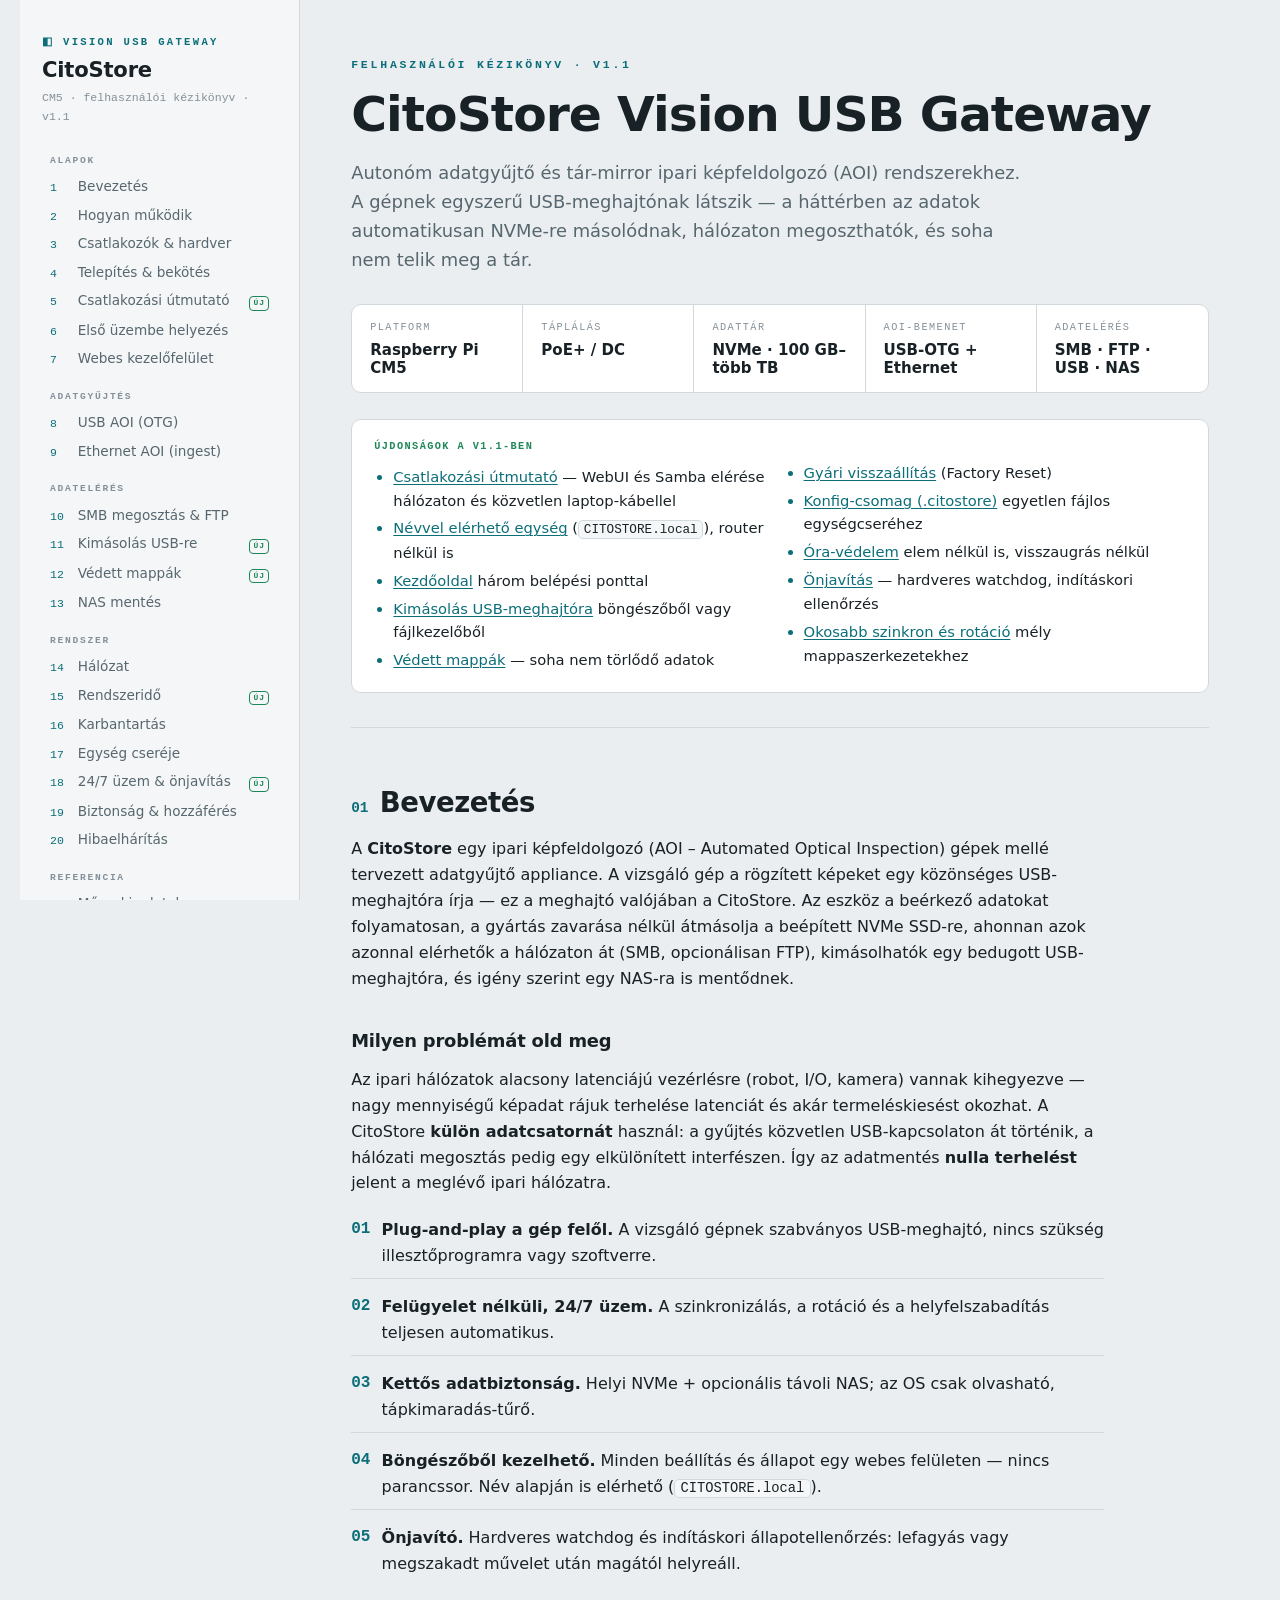
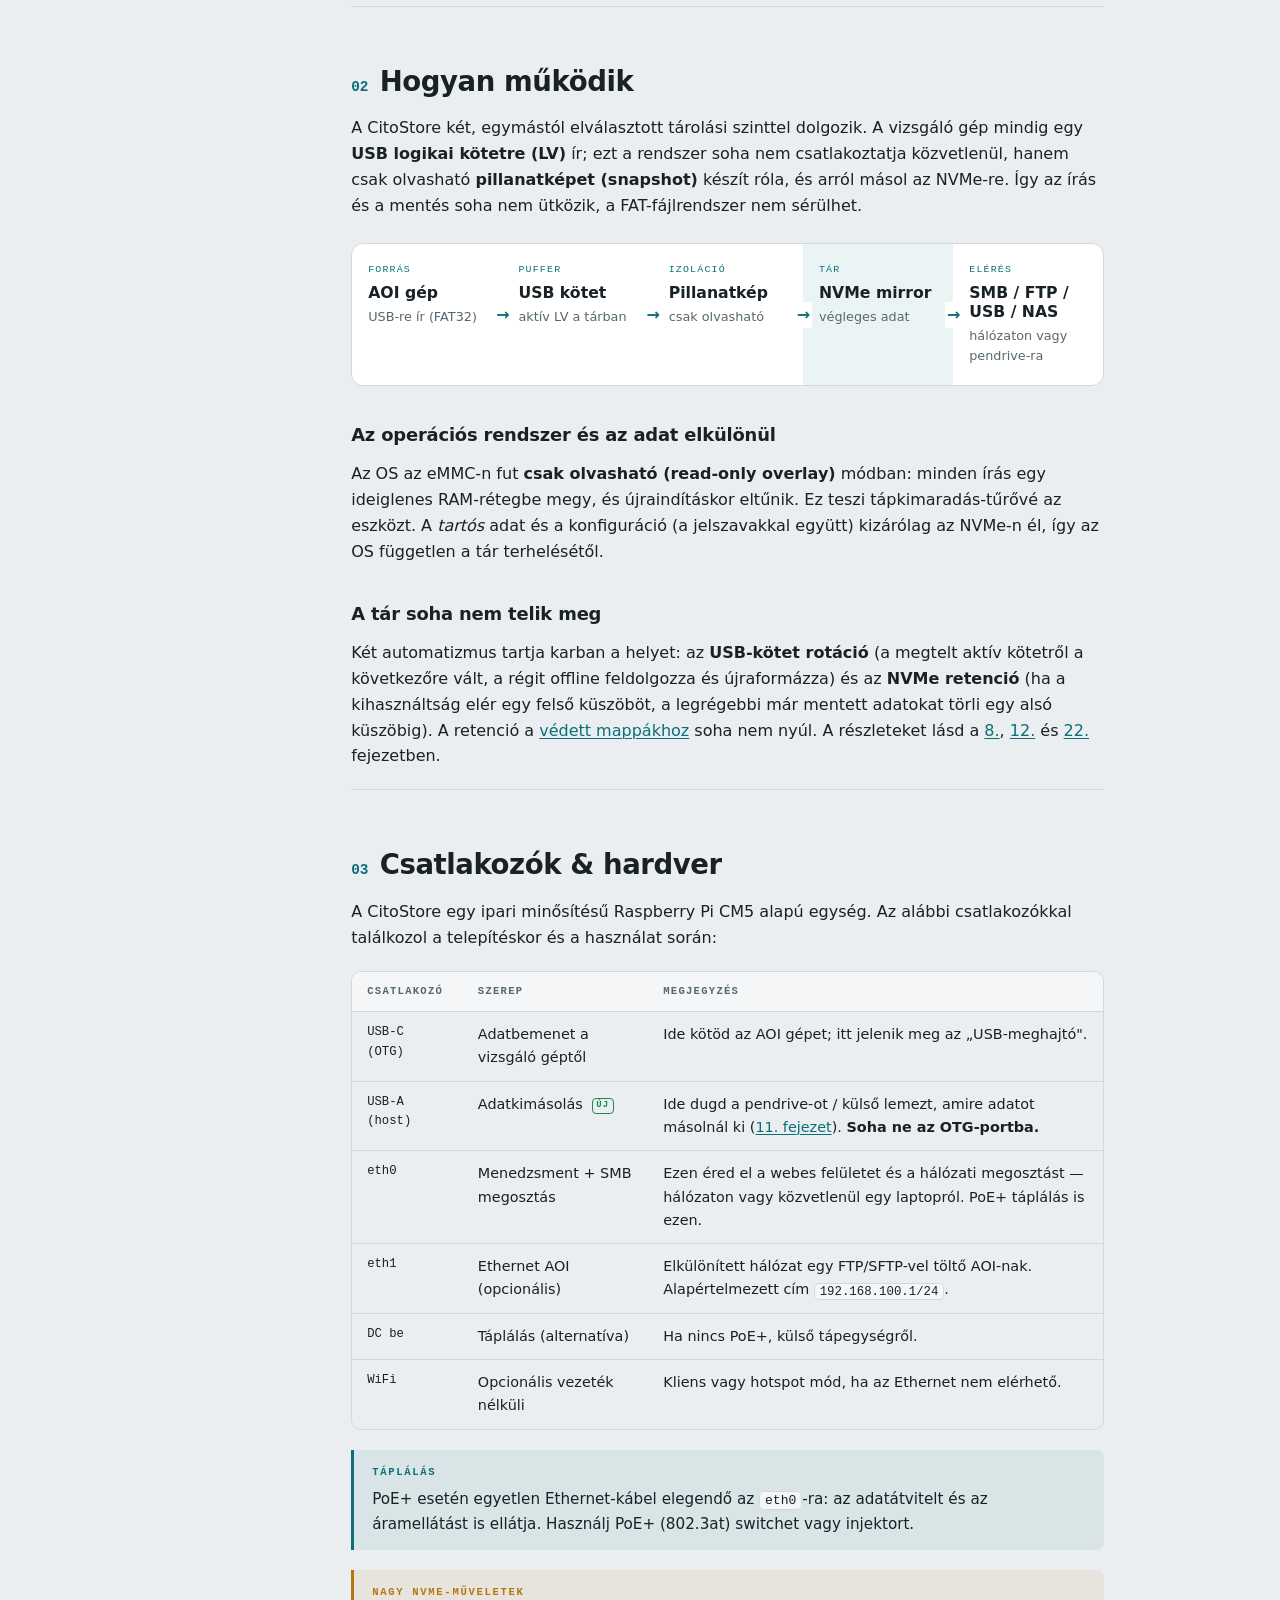
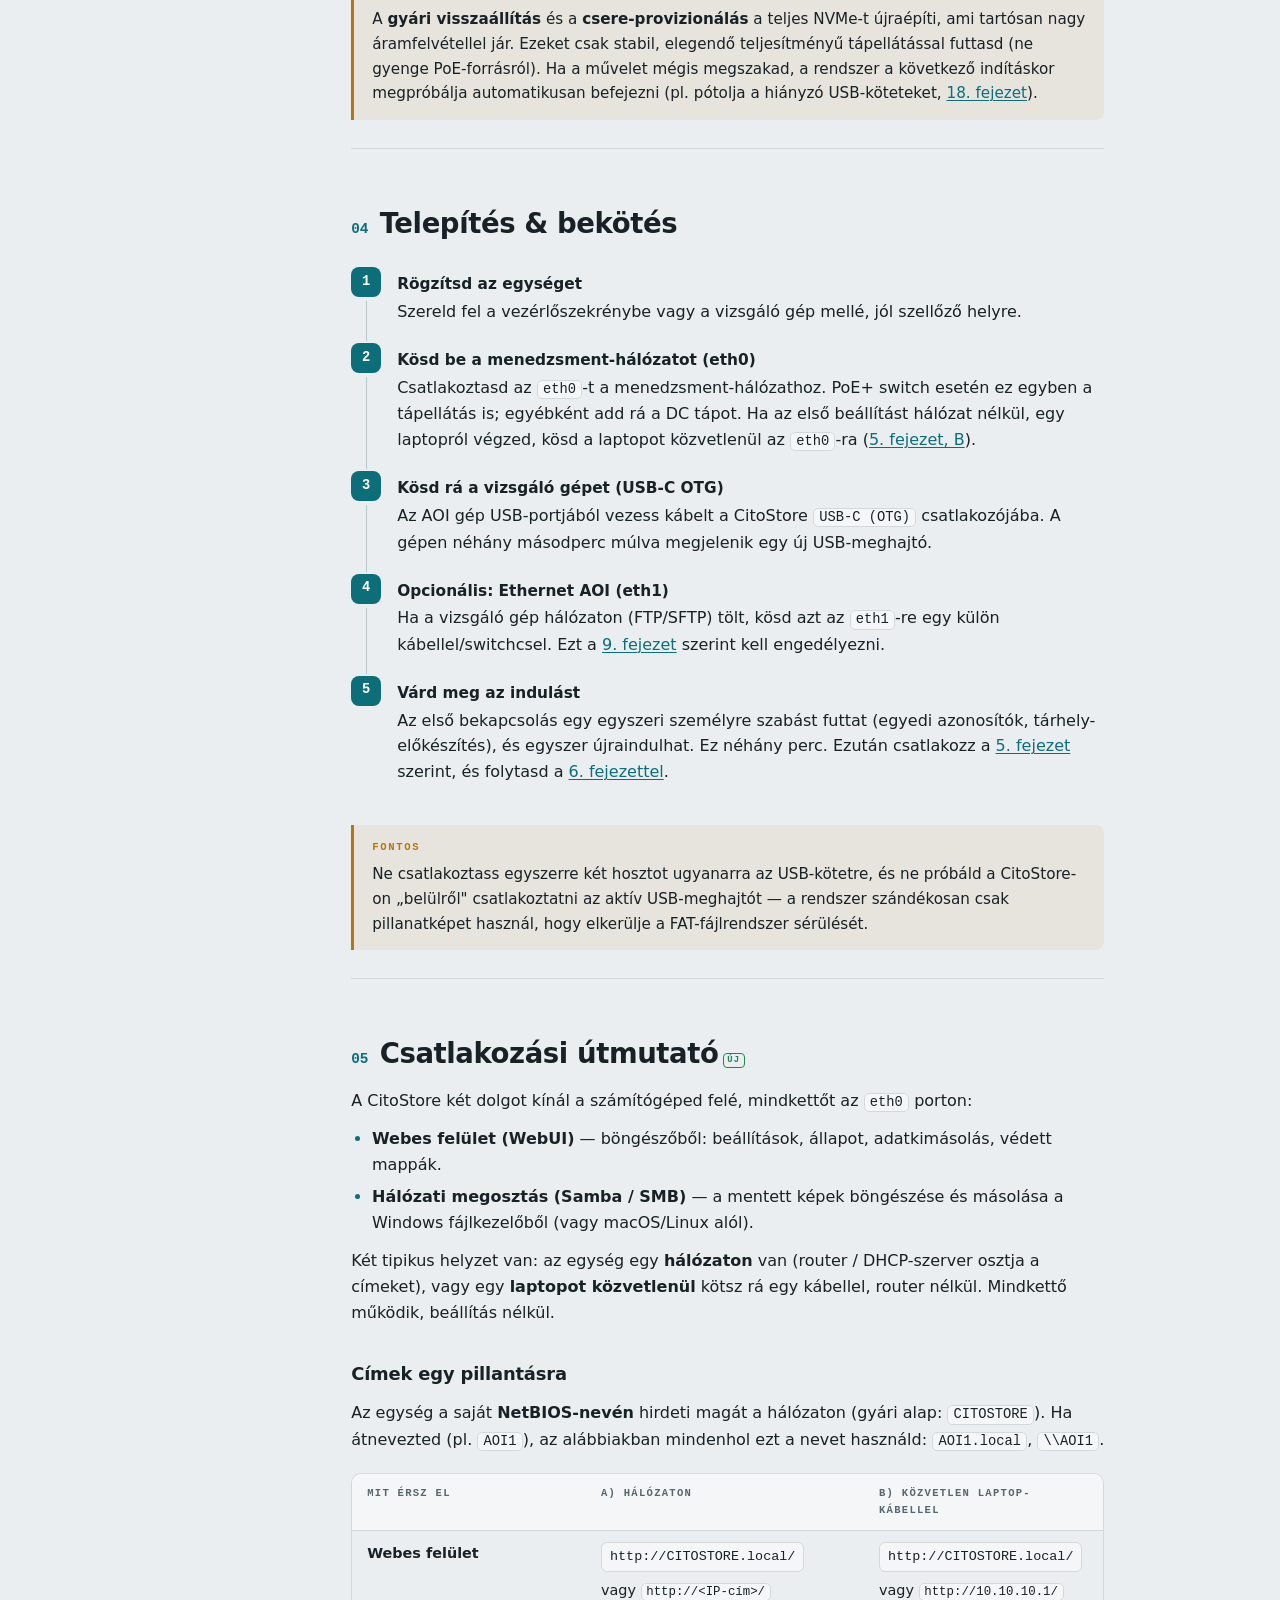
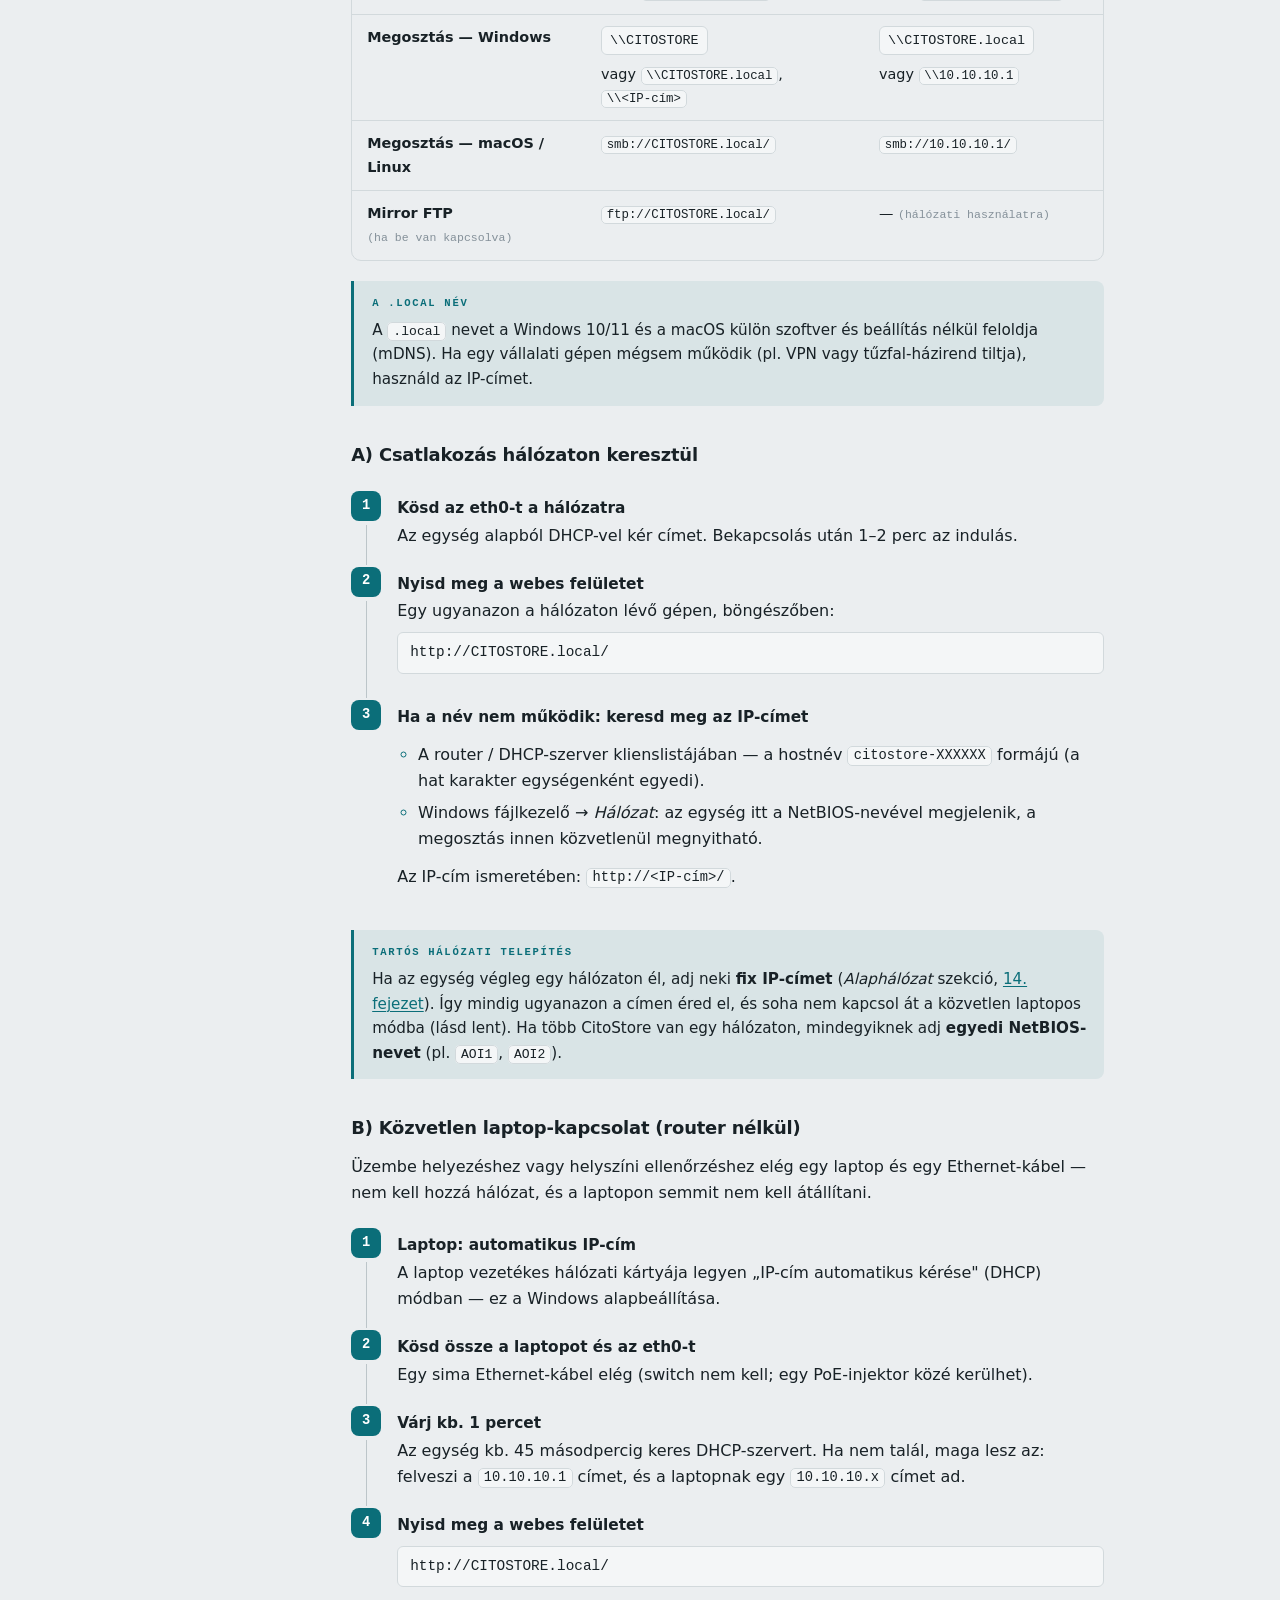
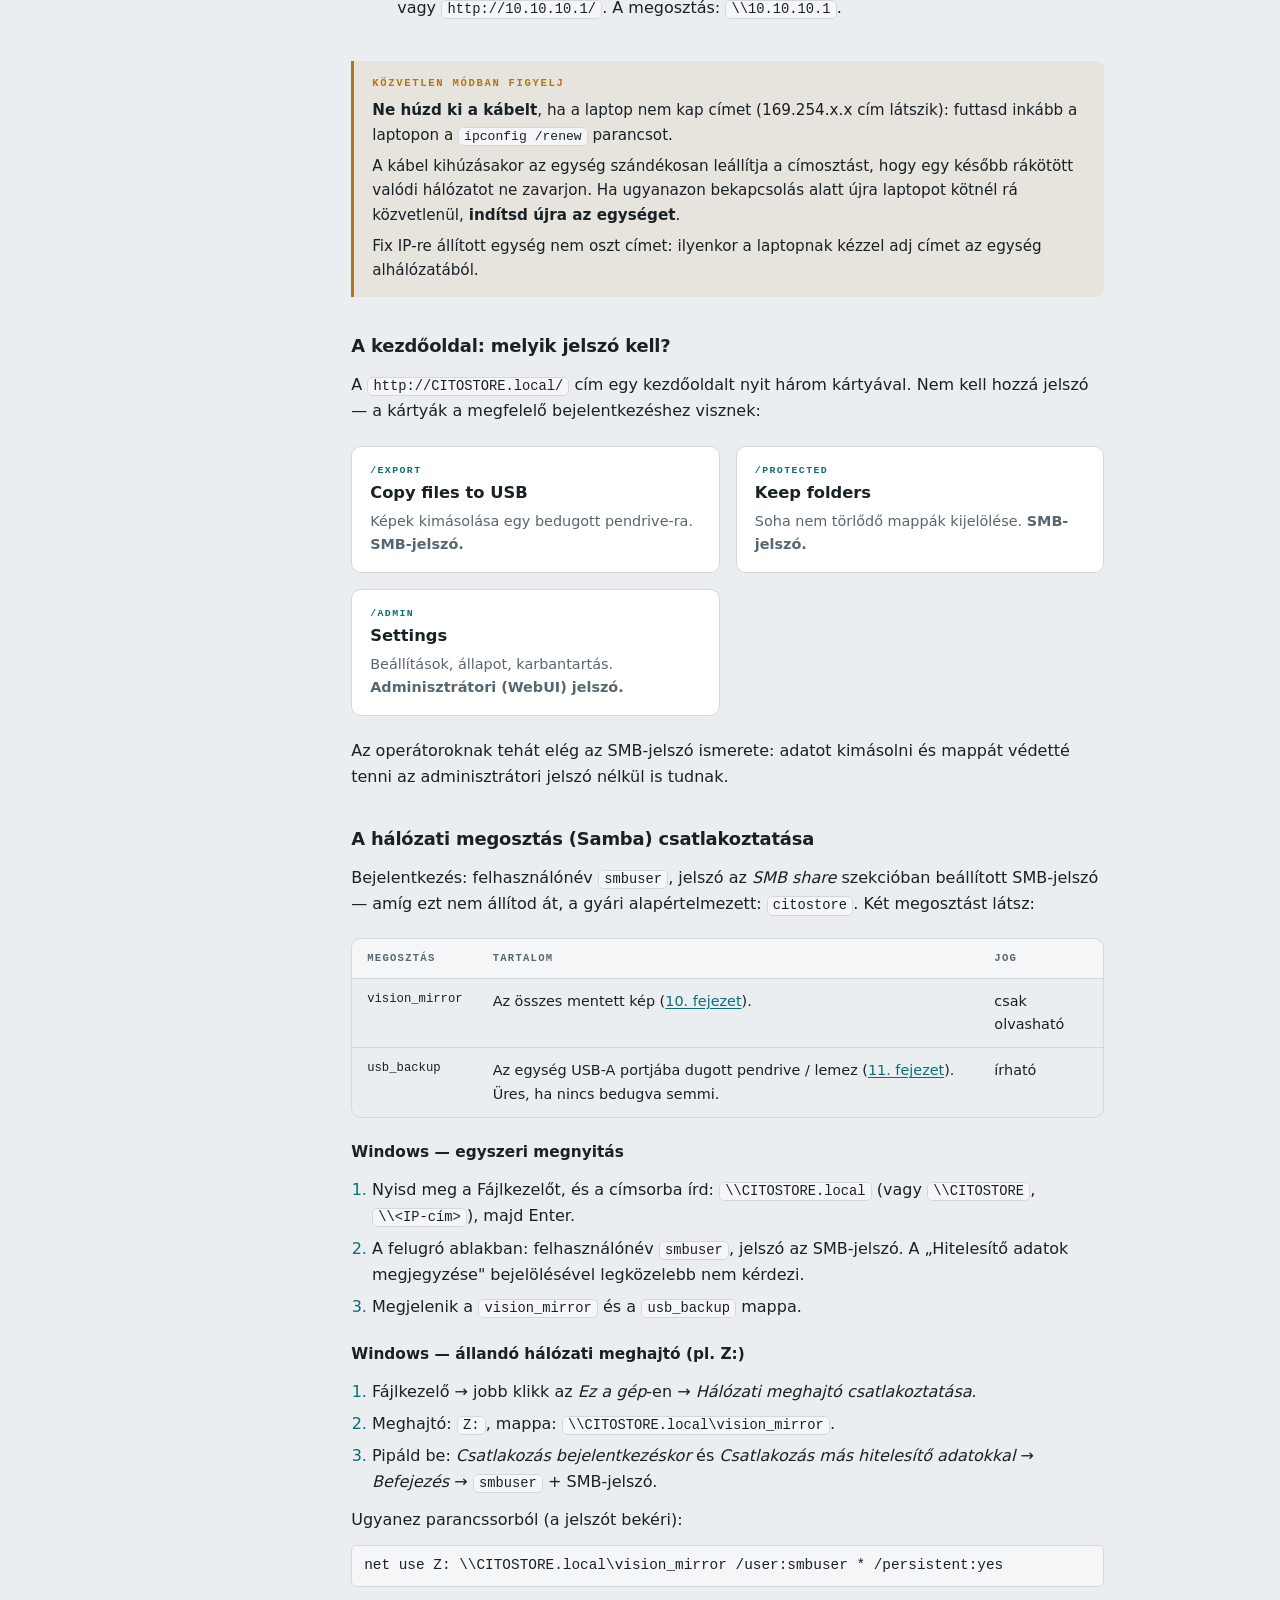
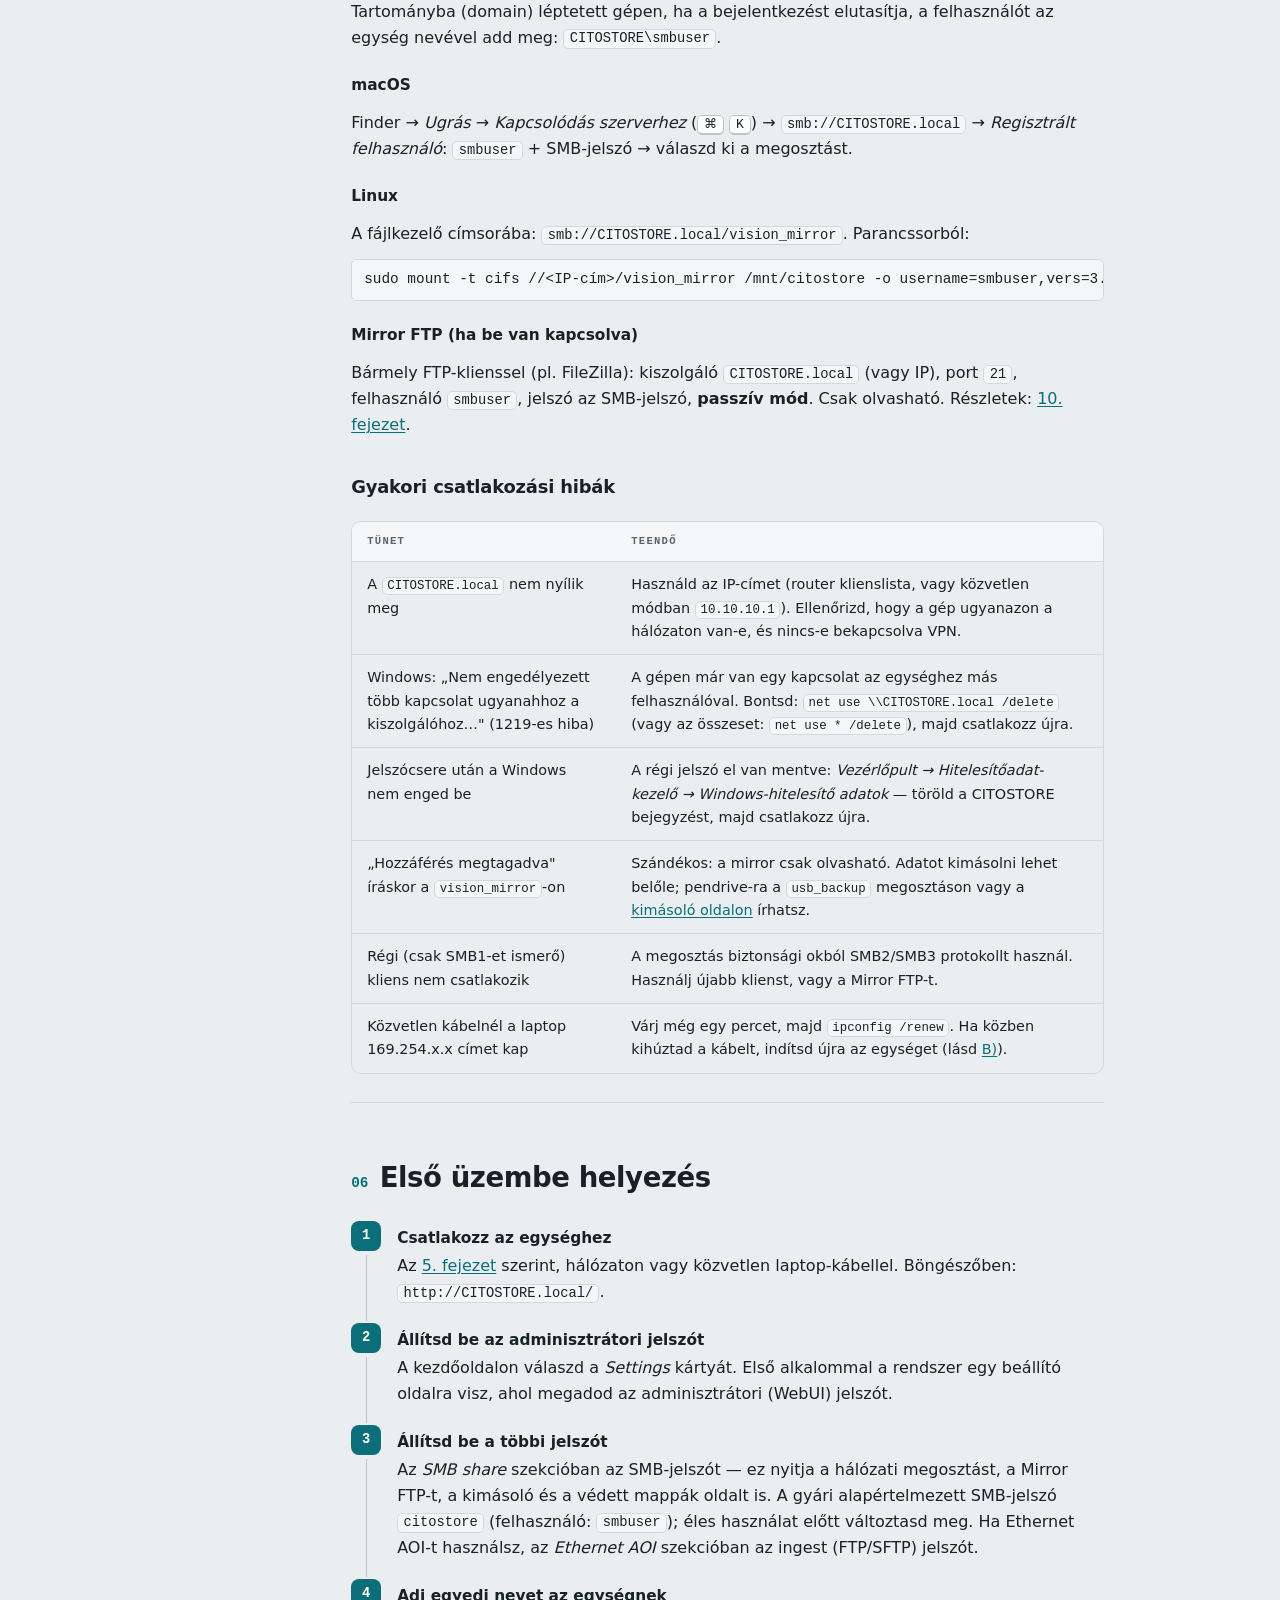
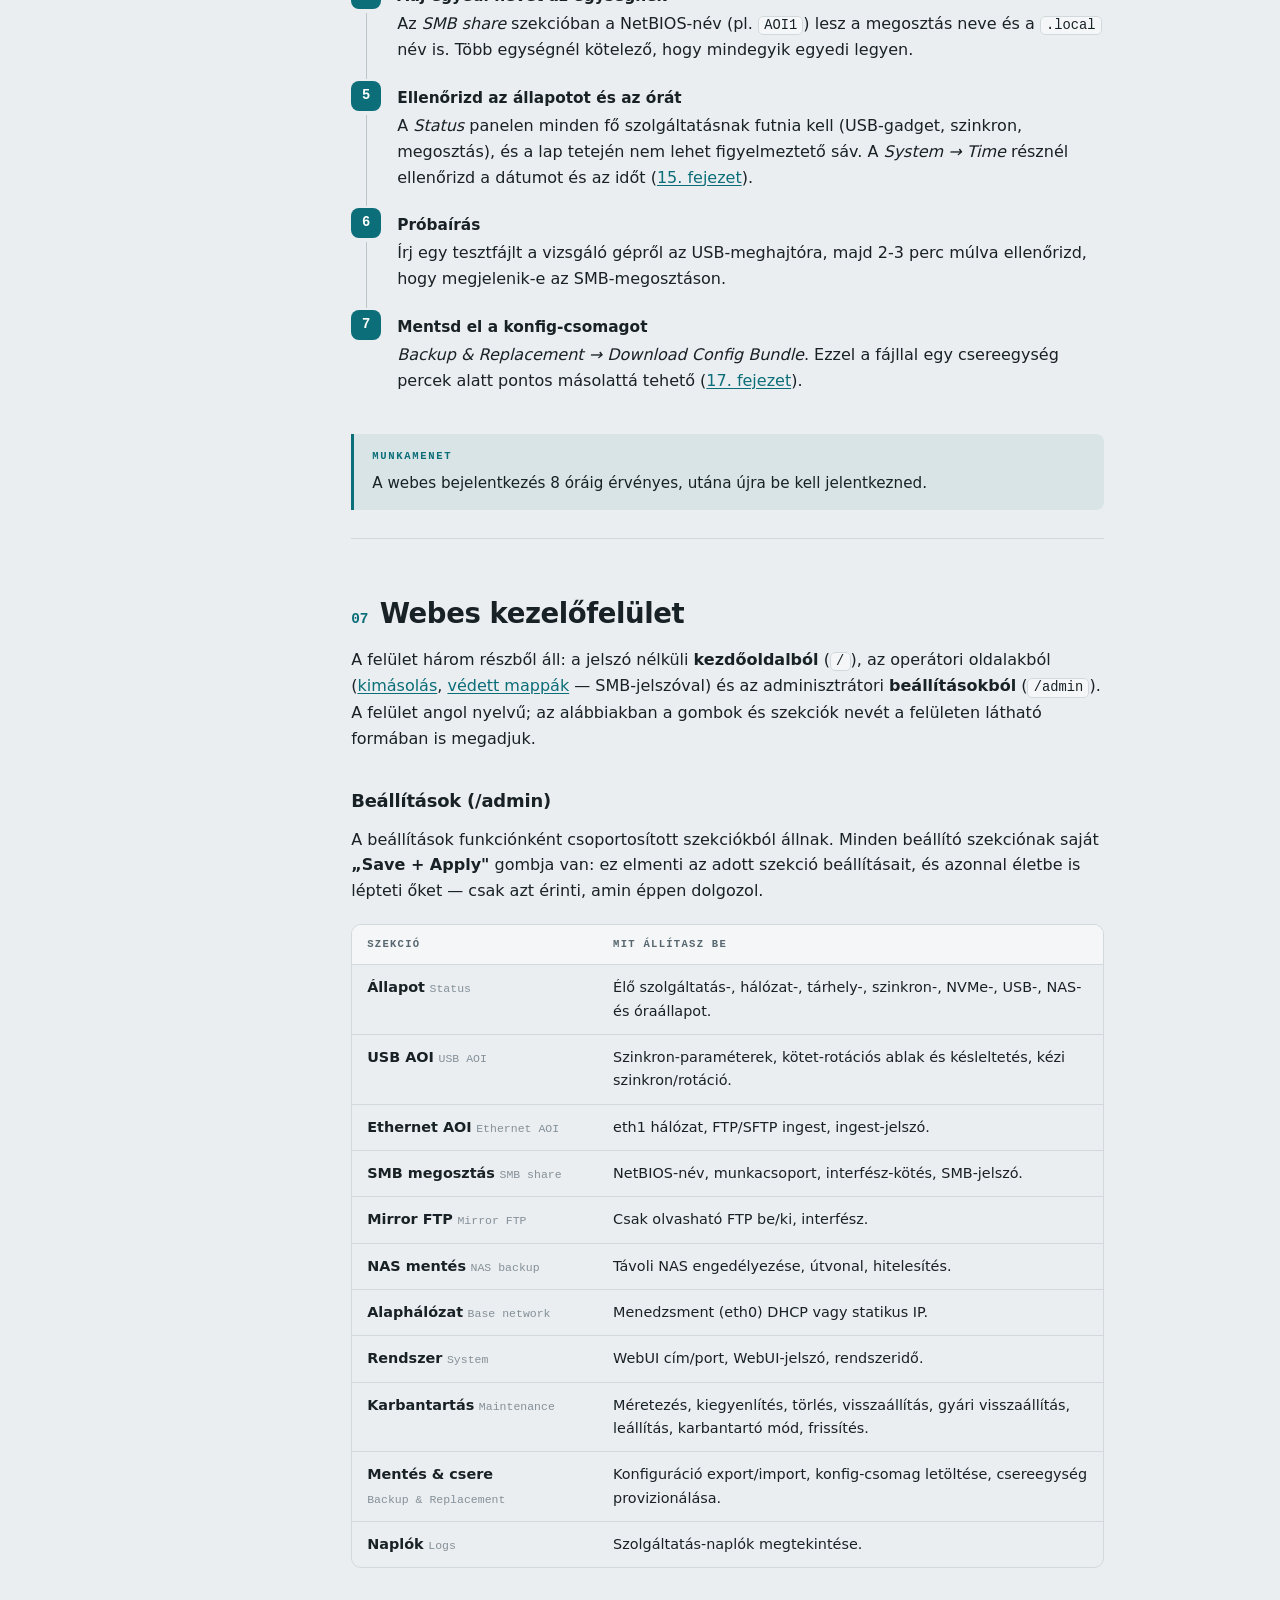
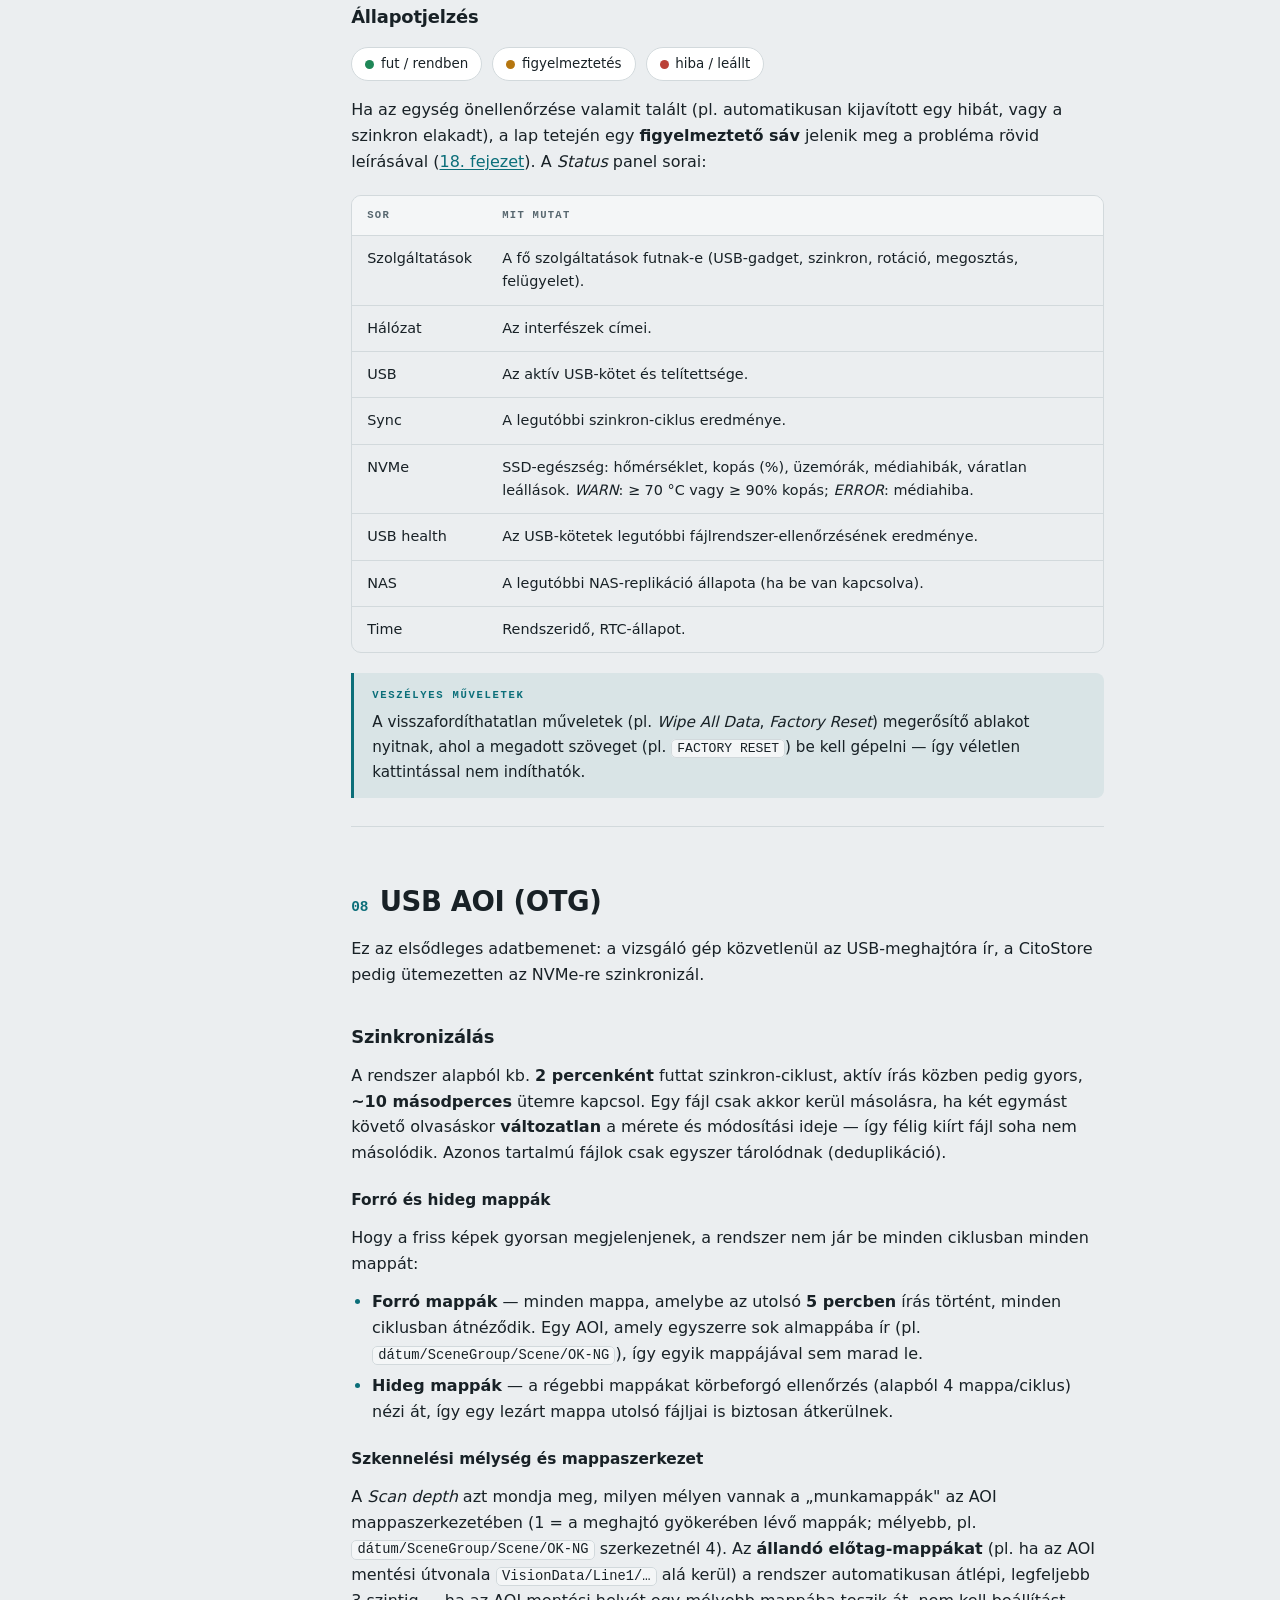
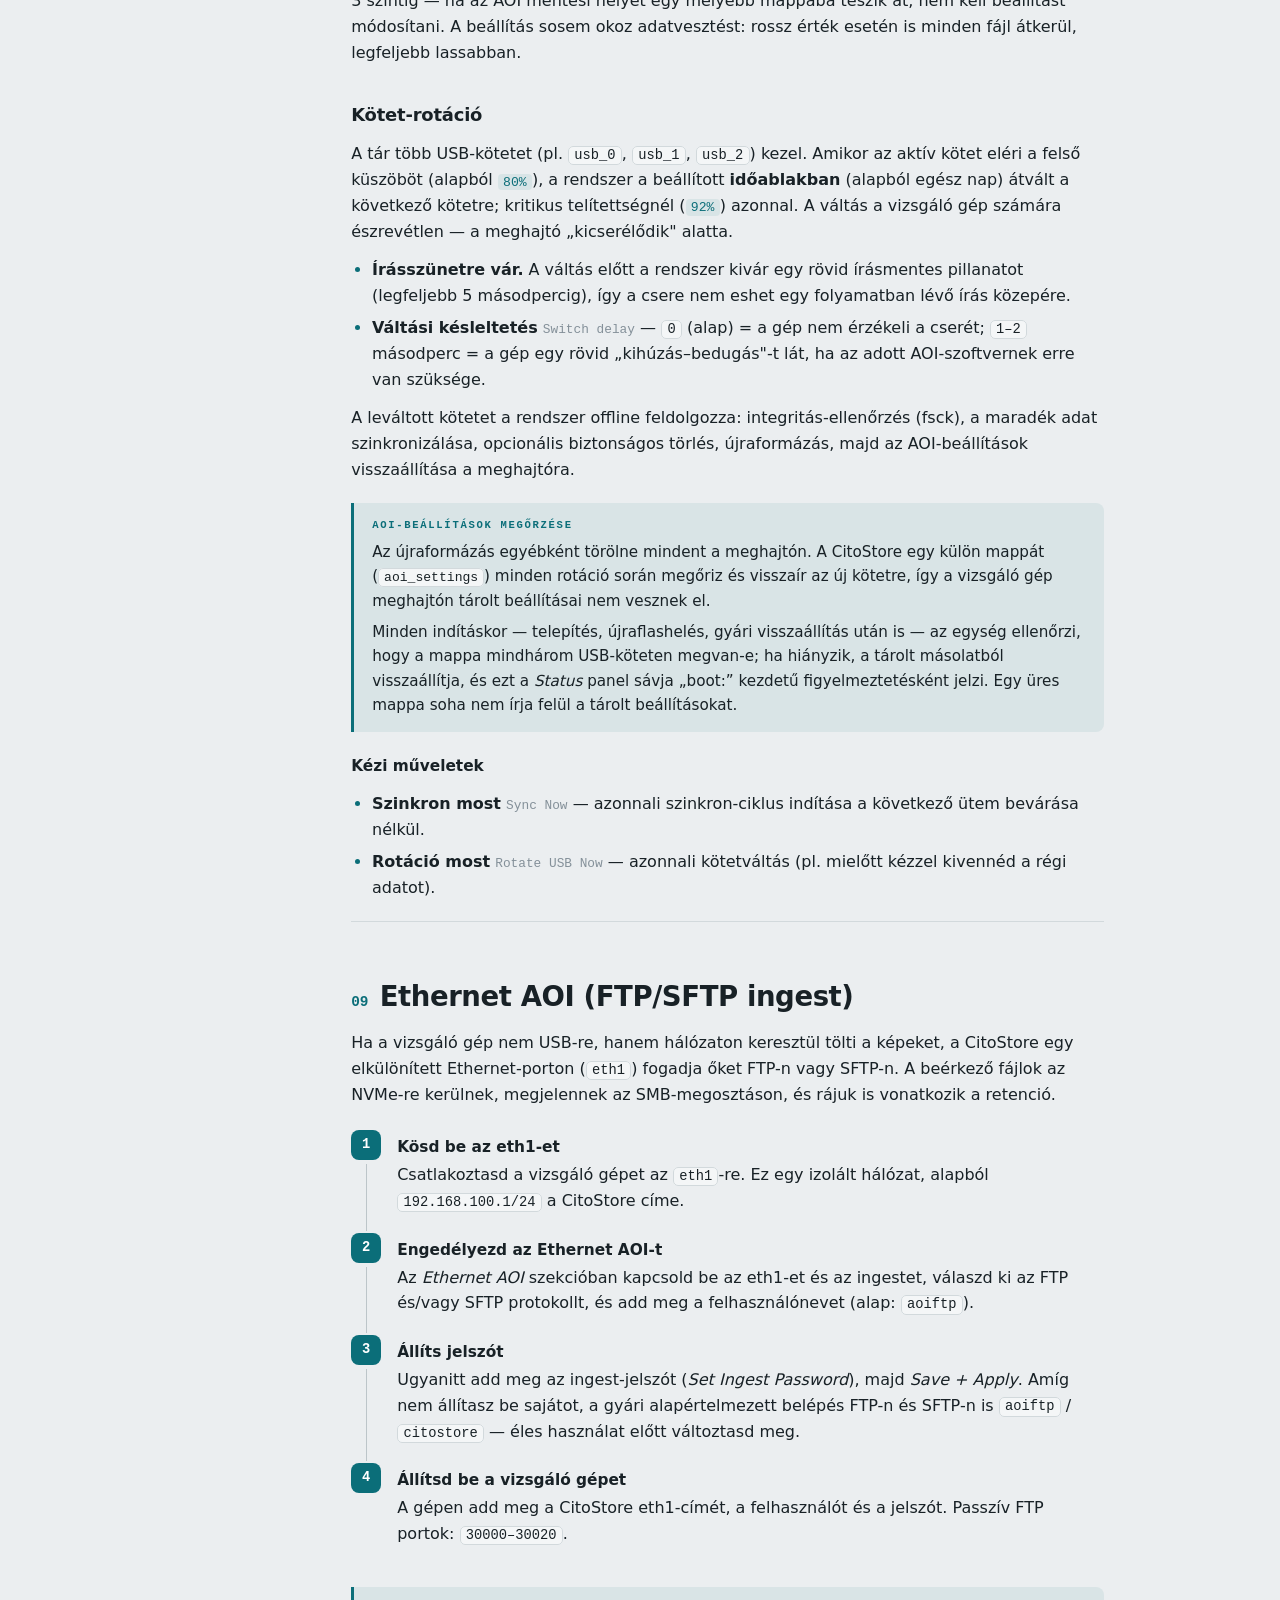
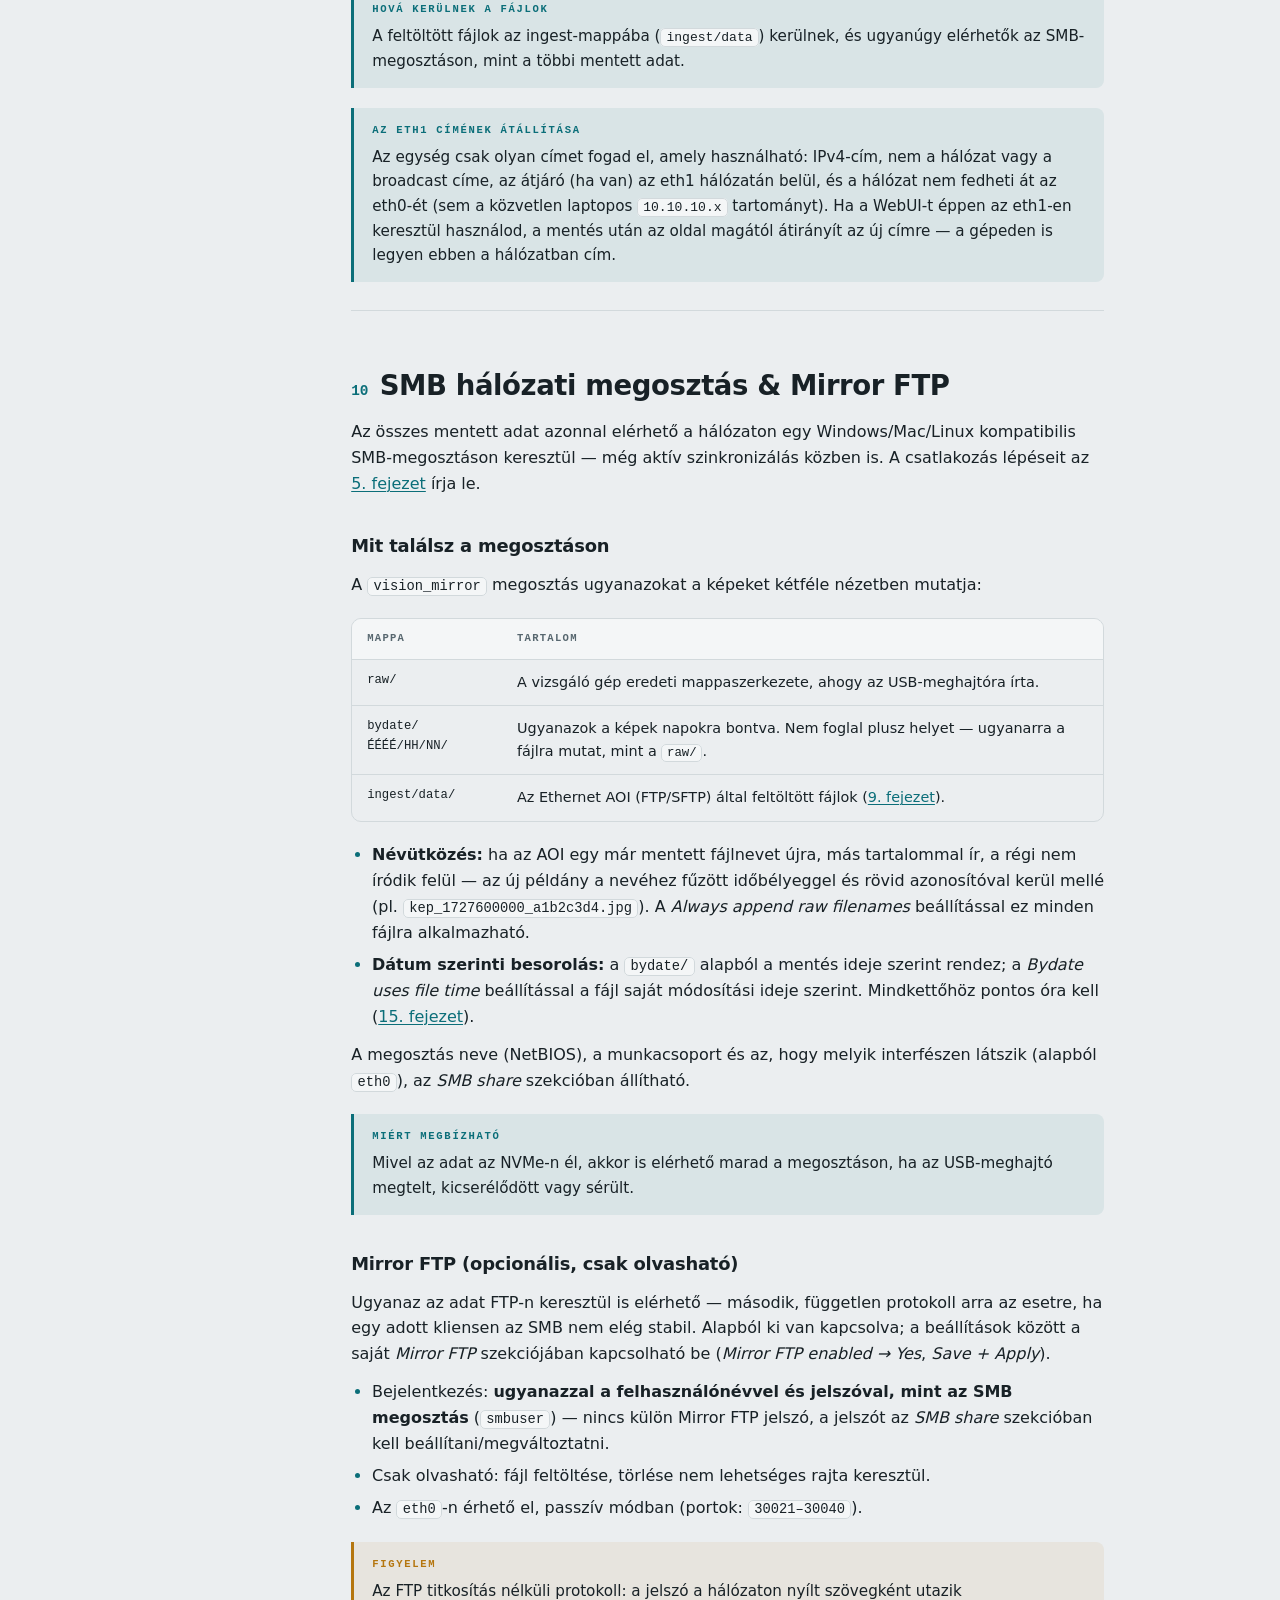
==== commit 93f49e2d: "Default ingest password (aoiftp / citostore) when none was set in the WebUI Like the SMB default (a9" ====
--- a/CitoStore_Felhasznaloi_Kezikonyv.html
+++ b/CitoStore_Felhasznaloi_Kezikonyv.html
@@ -807,7 +807,9 @@
           válaszd ki az FTP és/vagy SFTP protokollt, és add meg a felhasználónevet
           (alap: <code>aoiftp</code>).</li>
         <li><h4>Állíts jelszót</h4>
-          Ugyanitt add meg az ingest-jelszót (<em>Set Ingest Password</em>), majd <em>Save + Apply</em>.</li>
+          Ugyanitt add meg az ingest-jelszót (<em>Set Ingest Password</em>), majd <em>Save + Apply</em>.
+          Amíg nem állítasz be sajátot, a gyári alapértelmezett belépés FTP-n és SFTP-n is
+          <code>aoiftp</code> / <code>citostore</code> — éles használat előtt változtasd meg.</li>
         <li><h4>Állítsd be a vizsgáló gépet</h4>
           A gépen add meg a CitoStore eth1-címét, a felhasználót és a jelszót. Passzív
           FTP portok: <code>30000–30020</code>.</li>
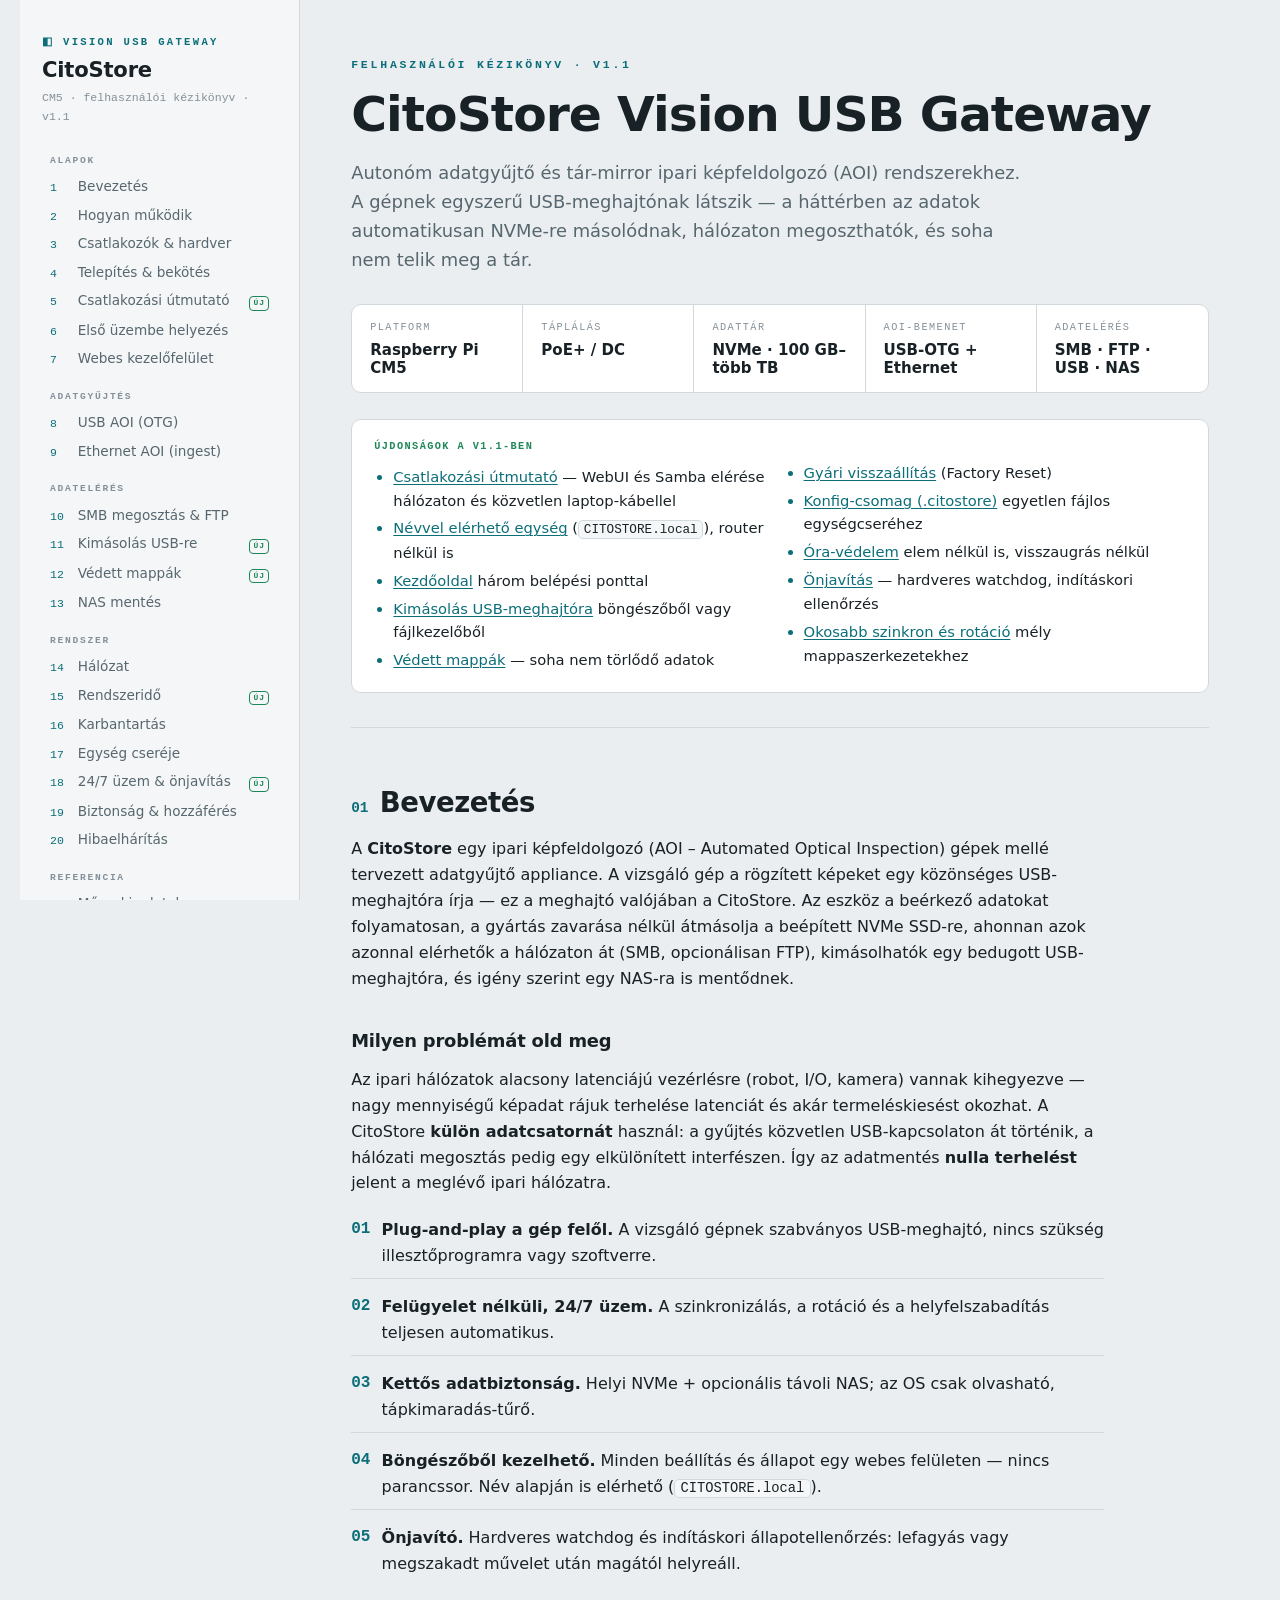
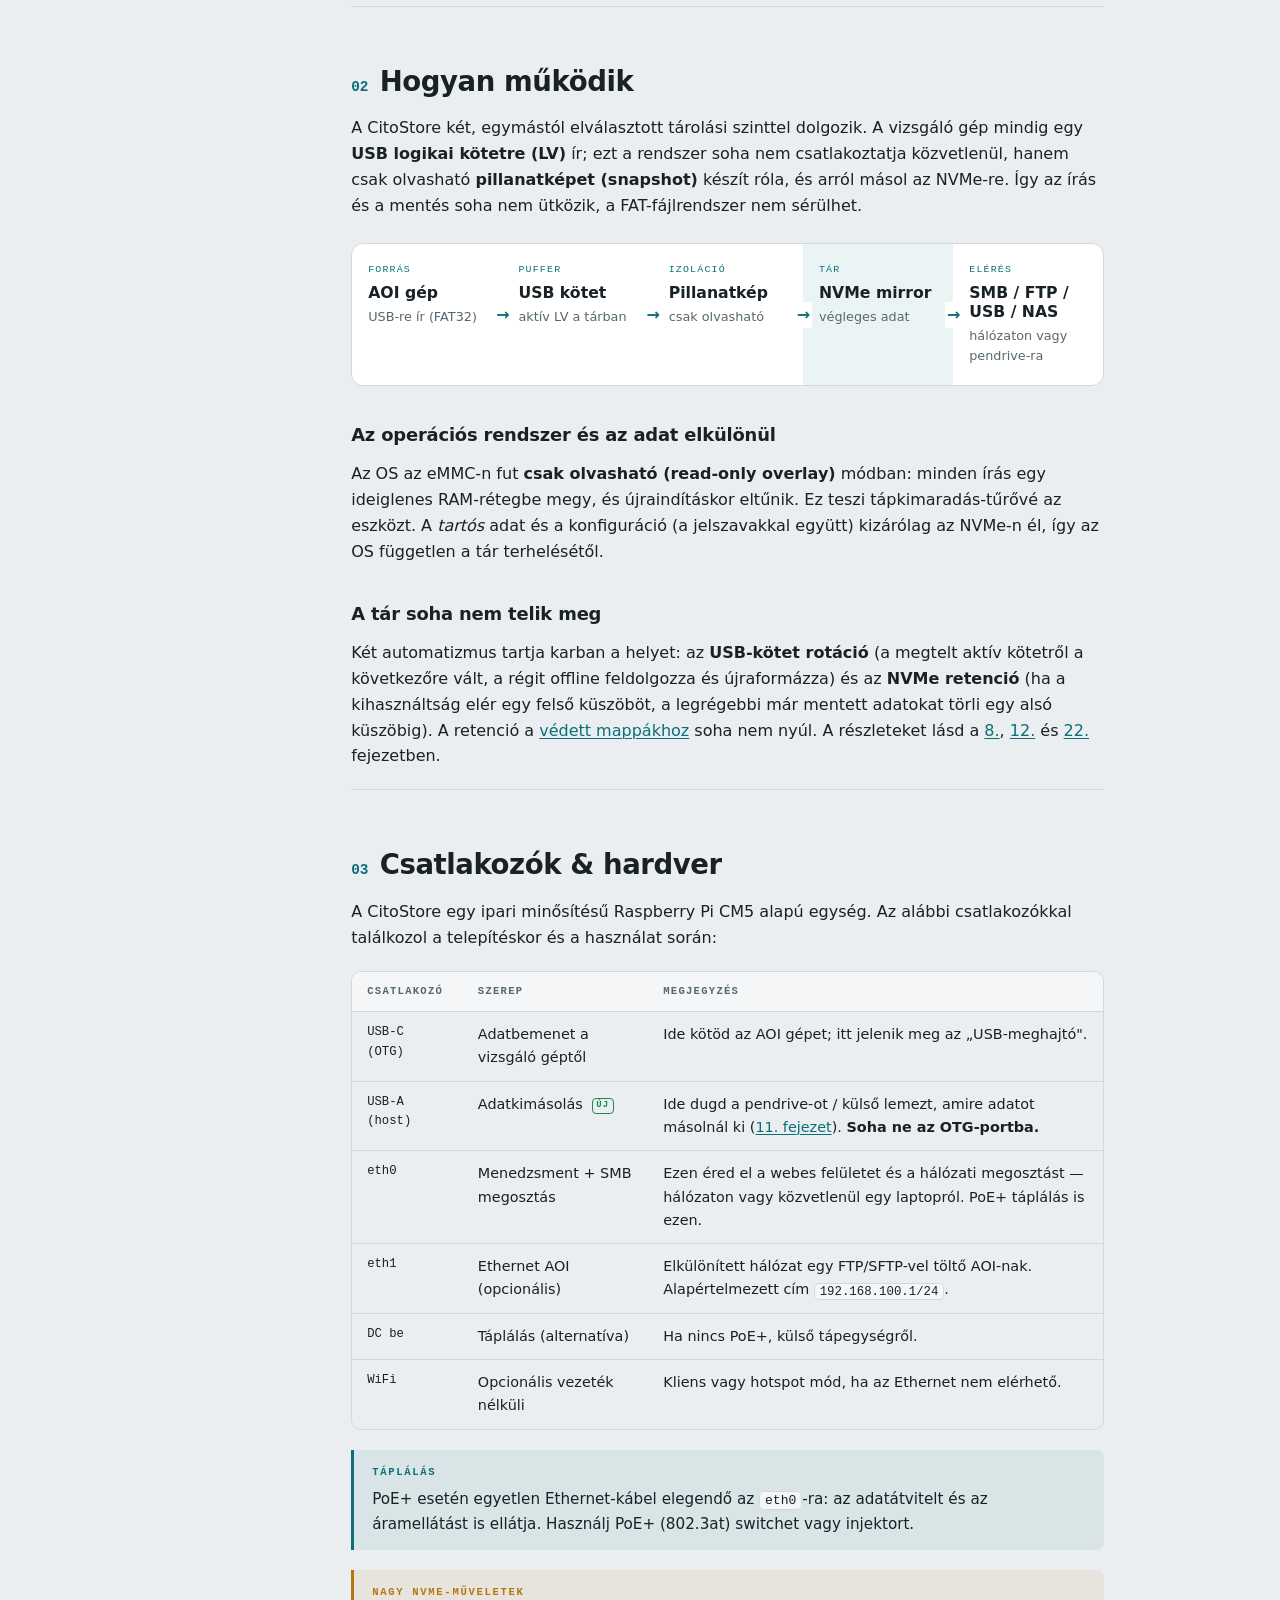
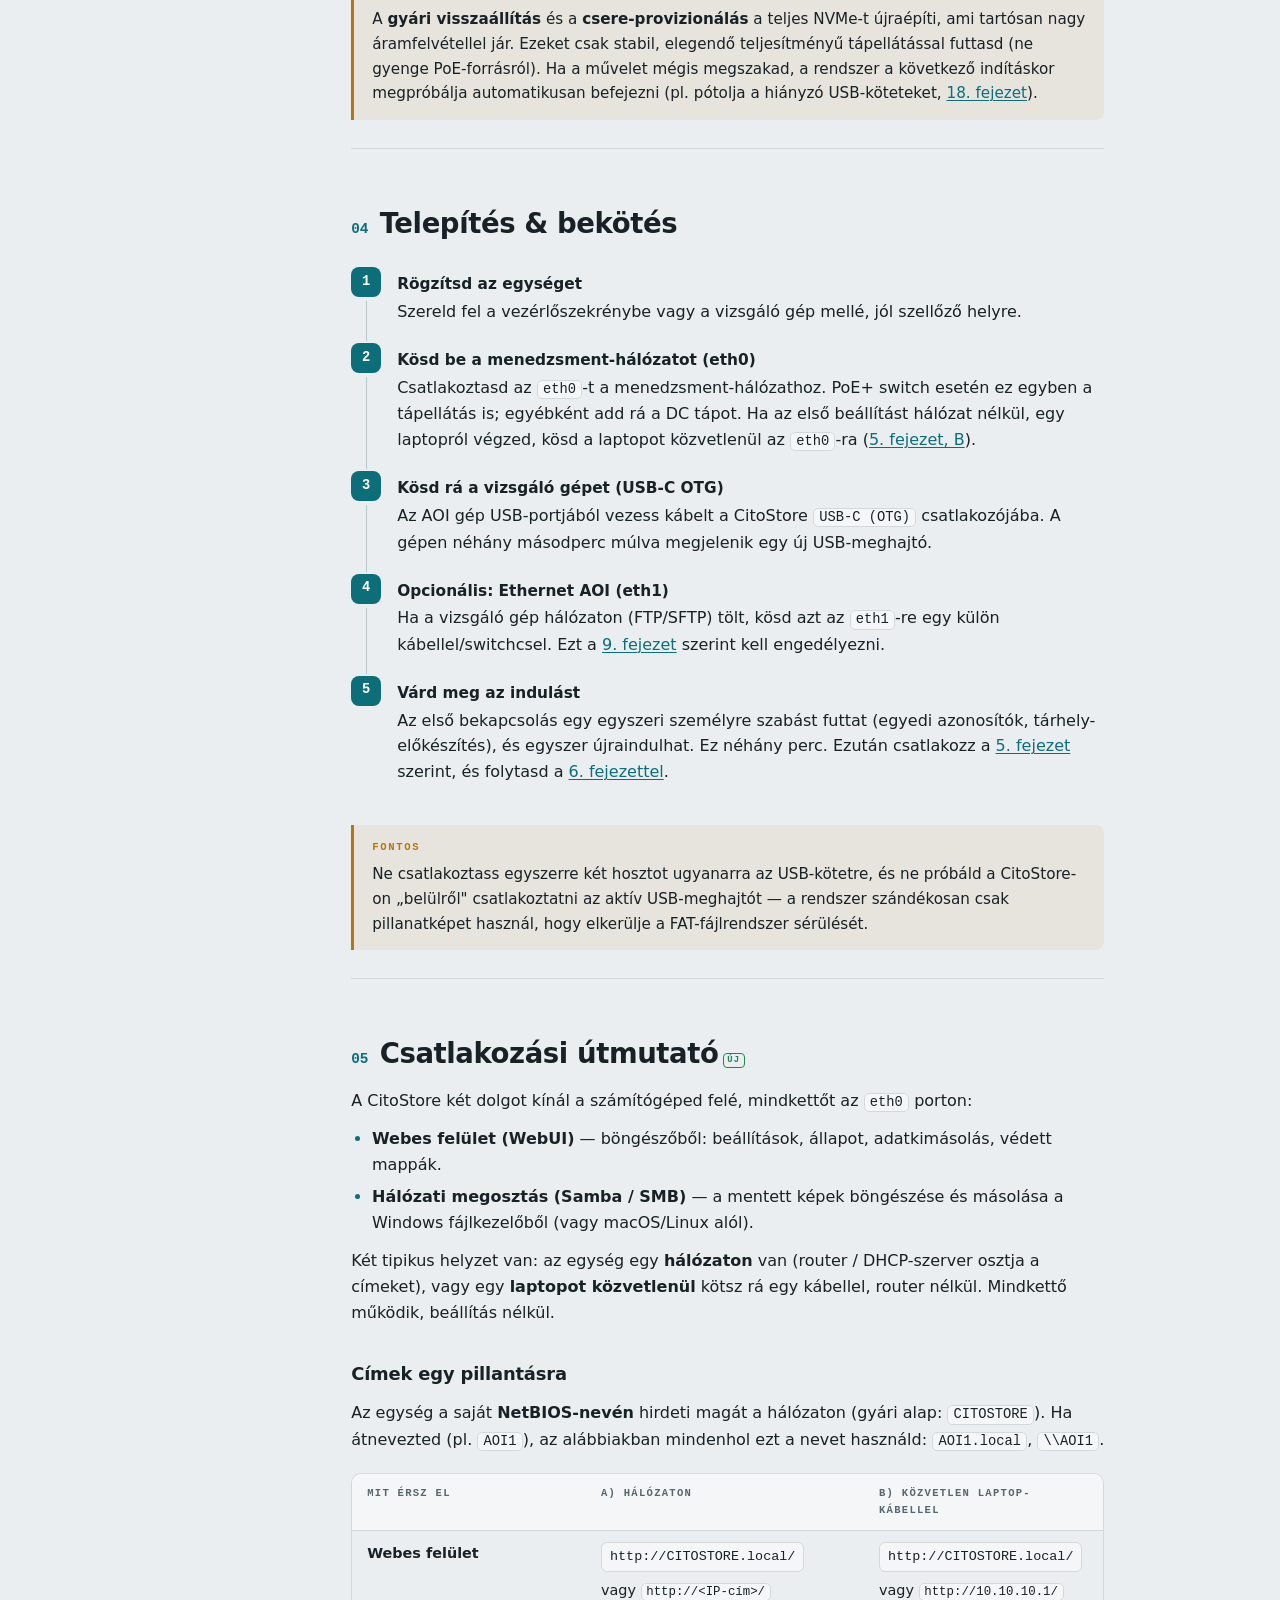
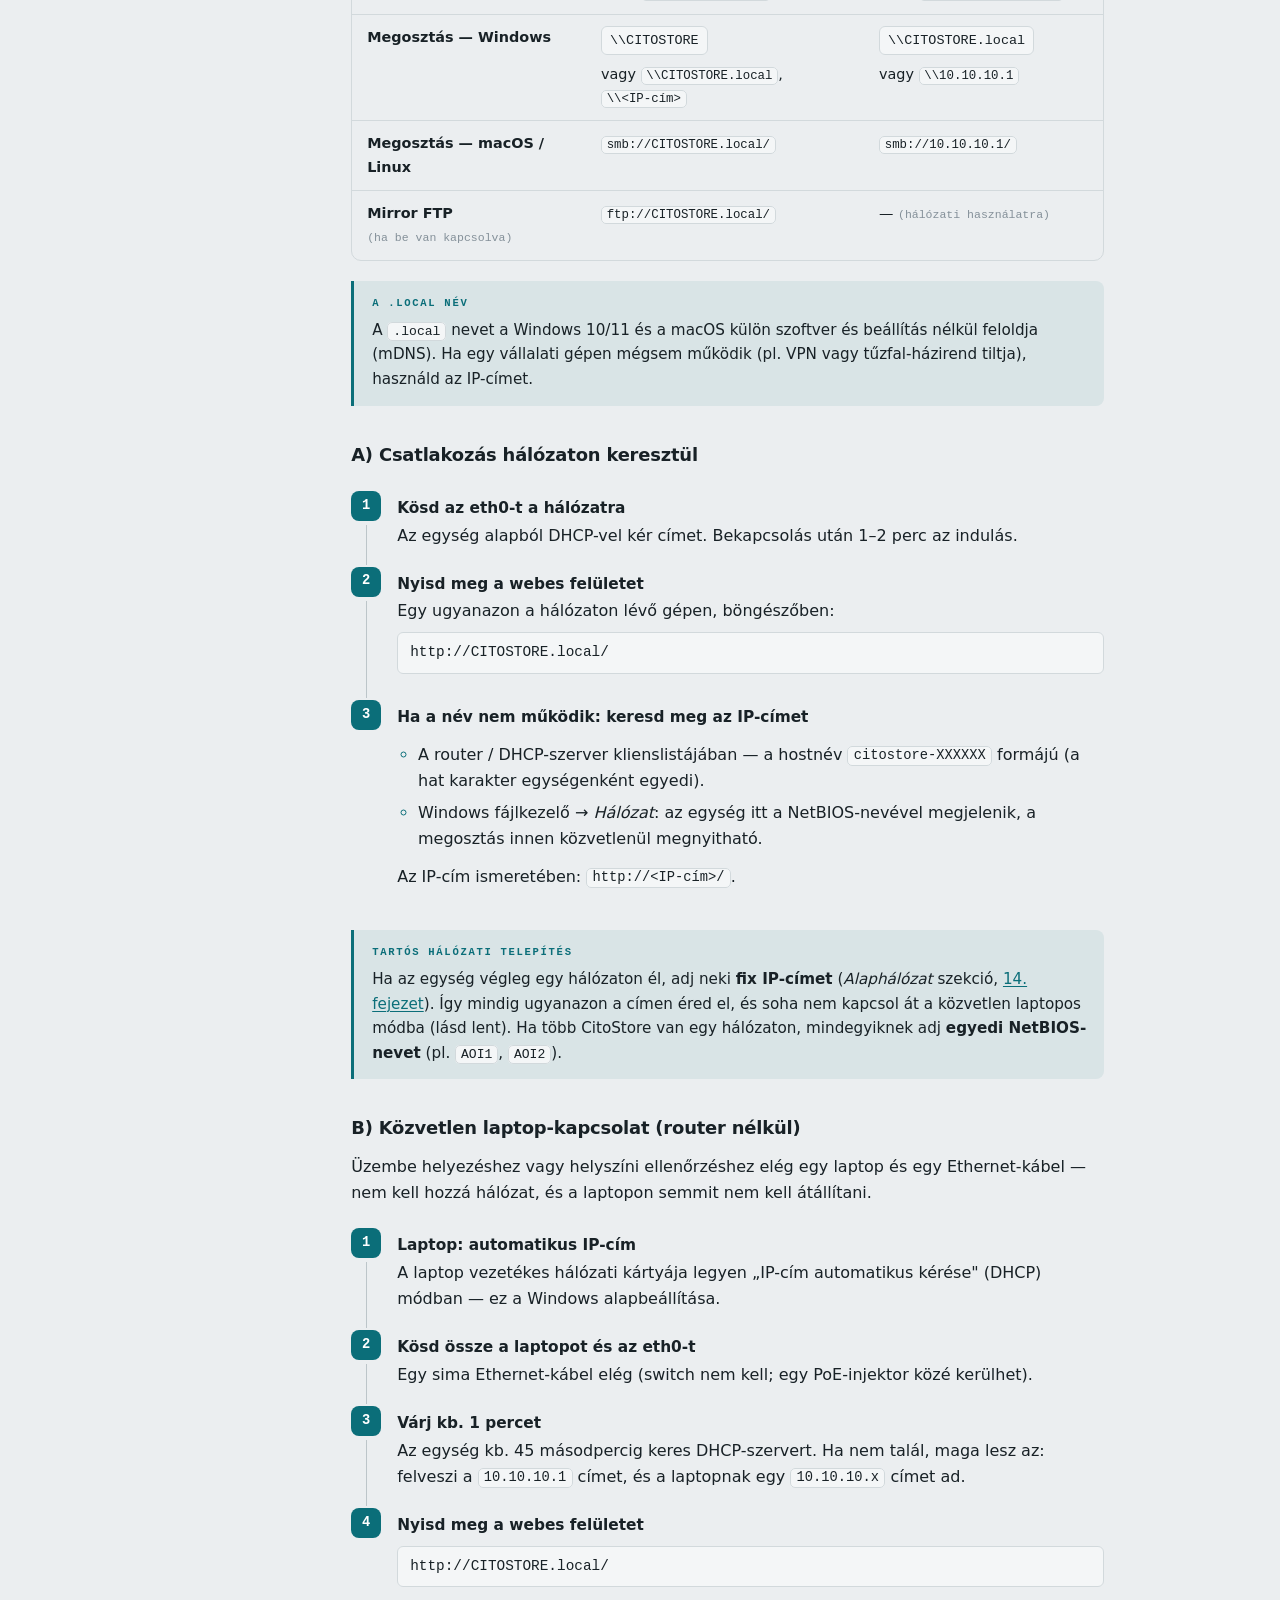
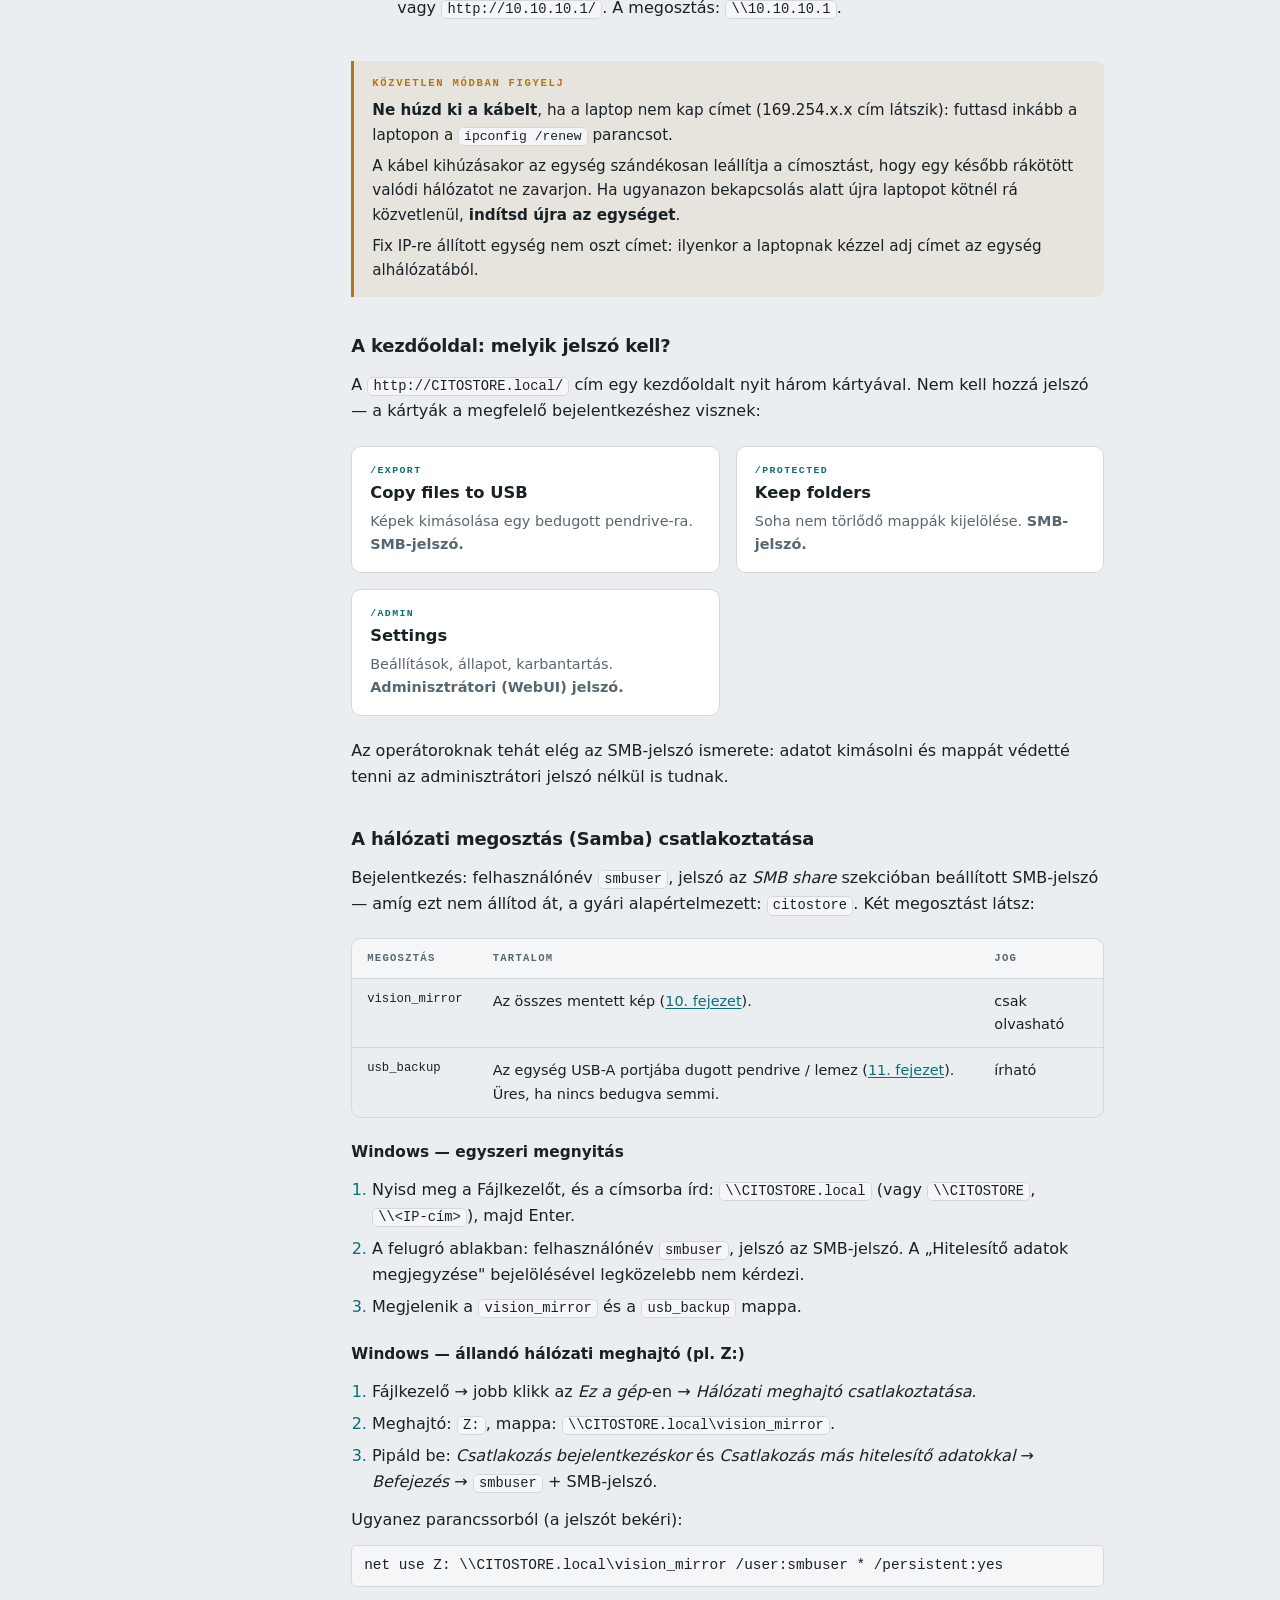
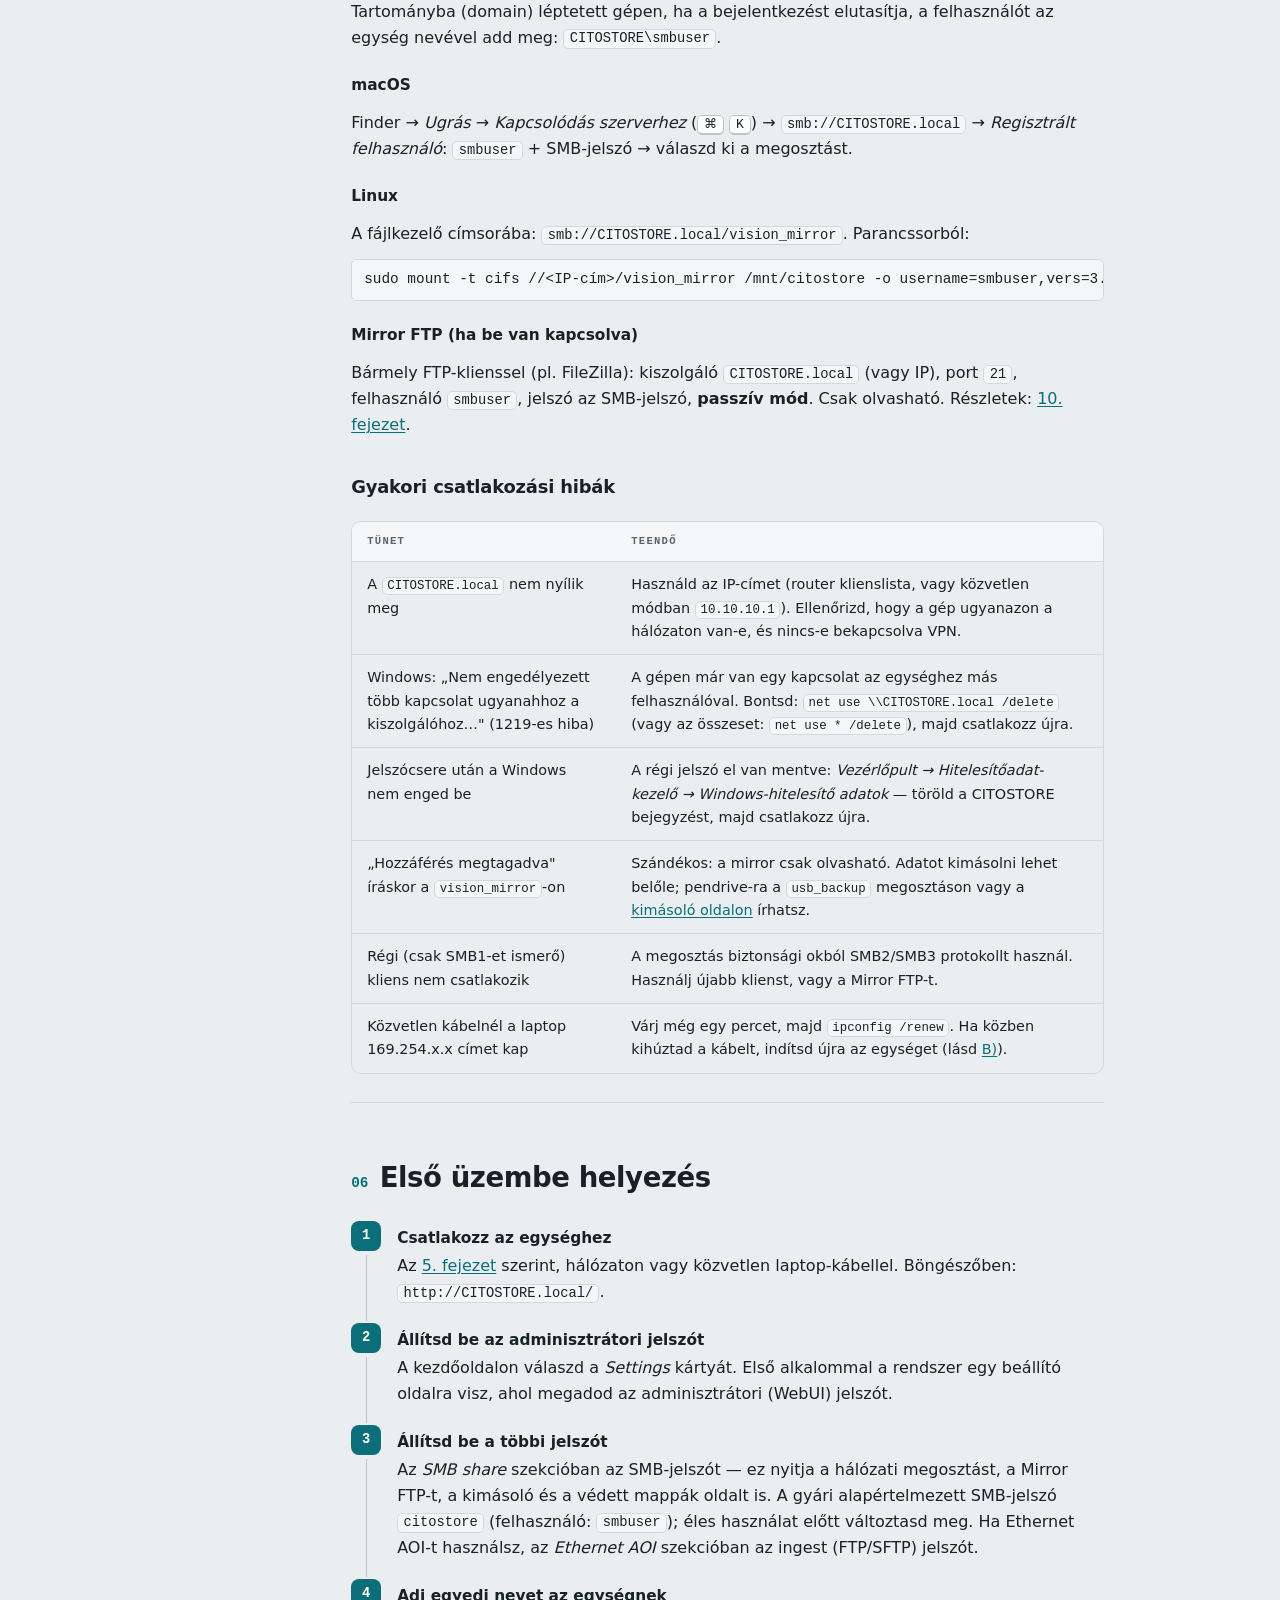
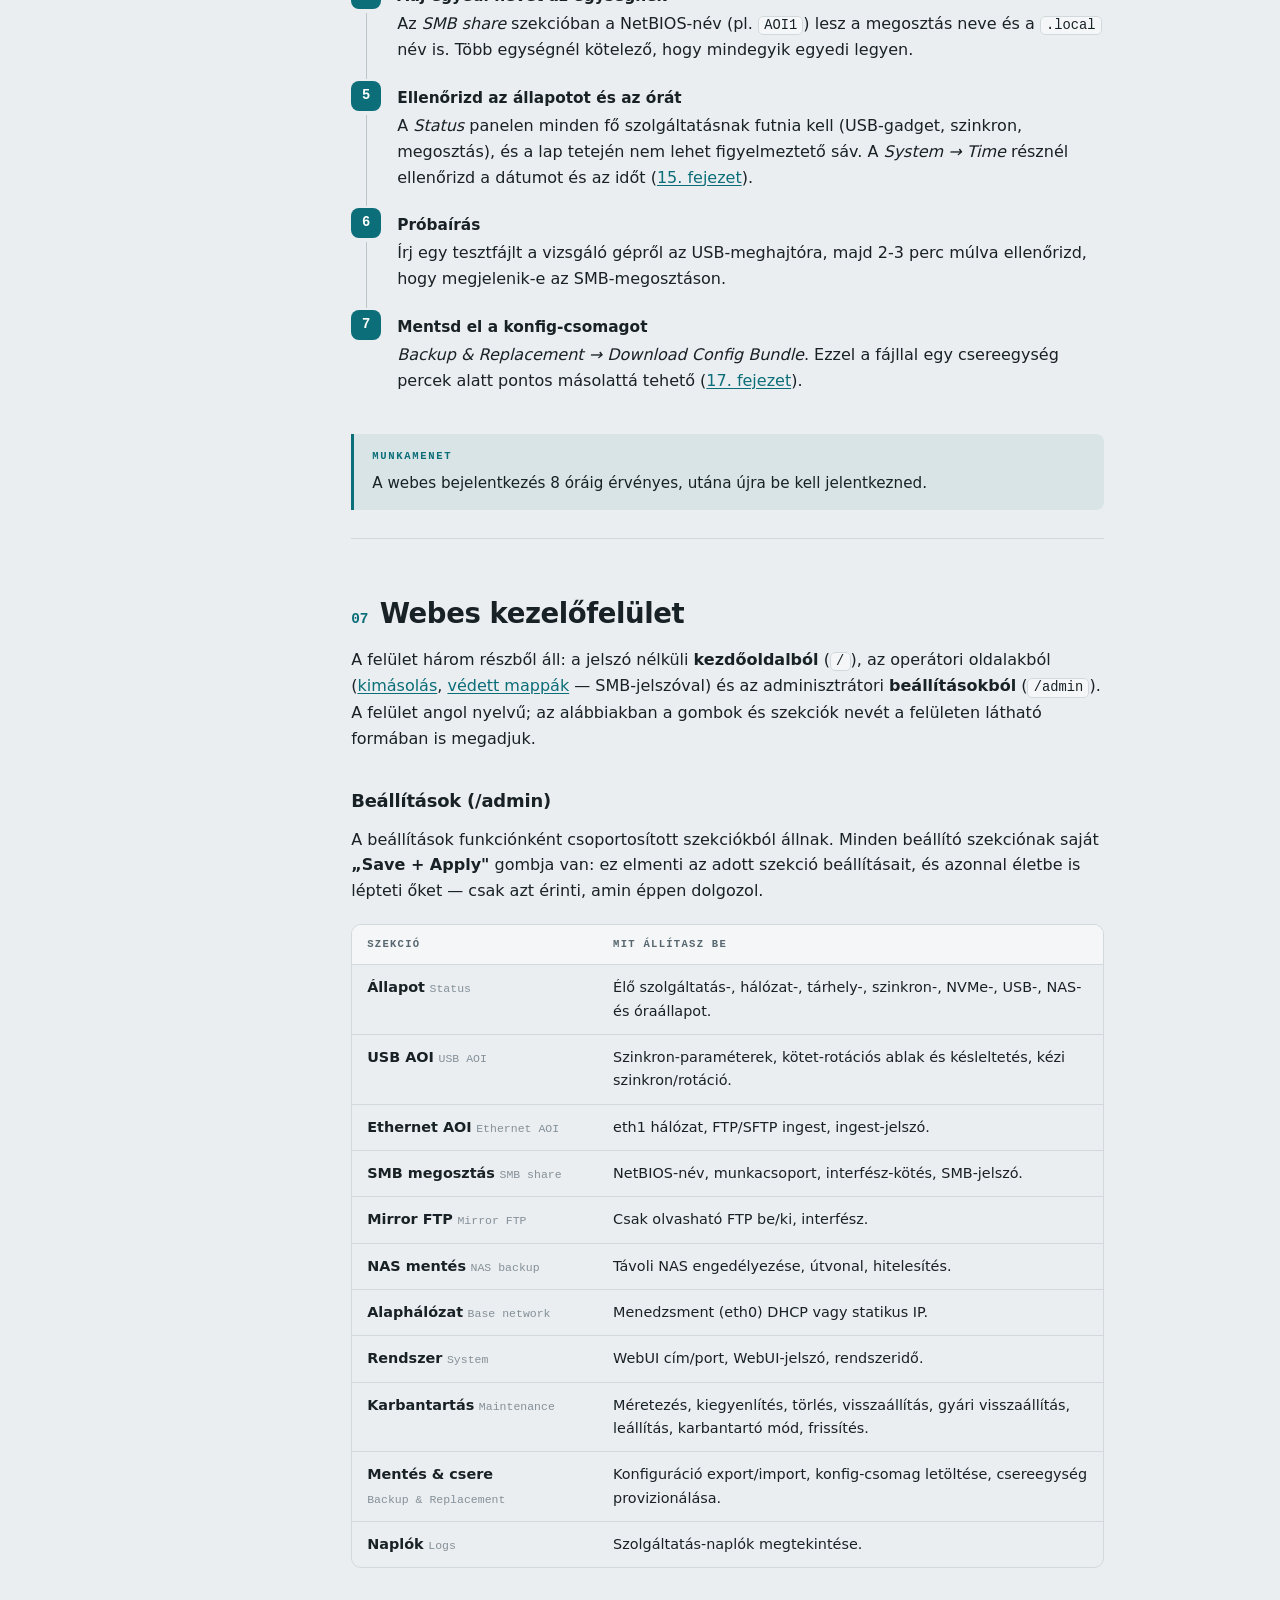
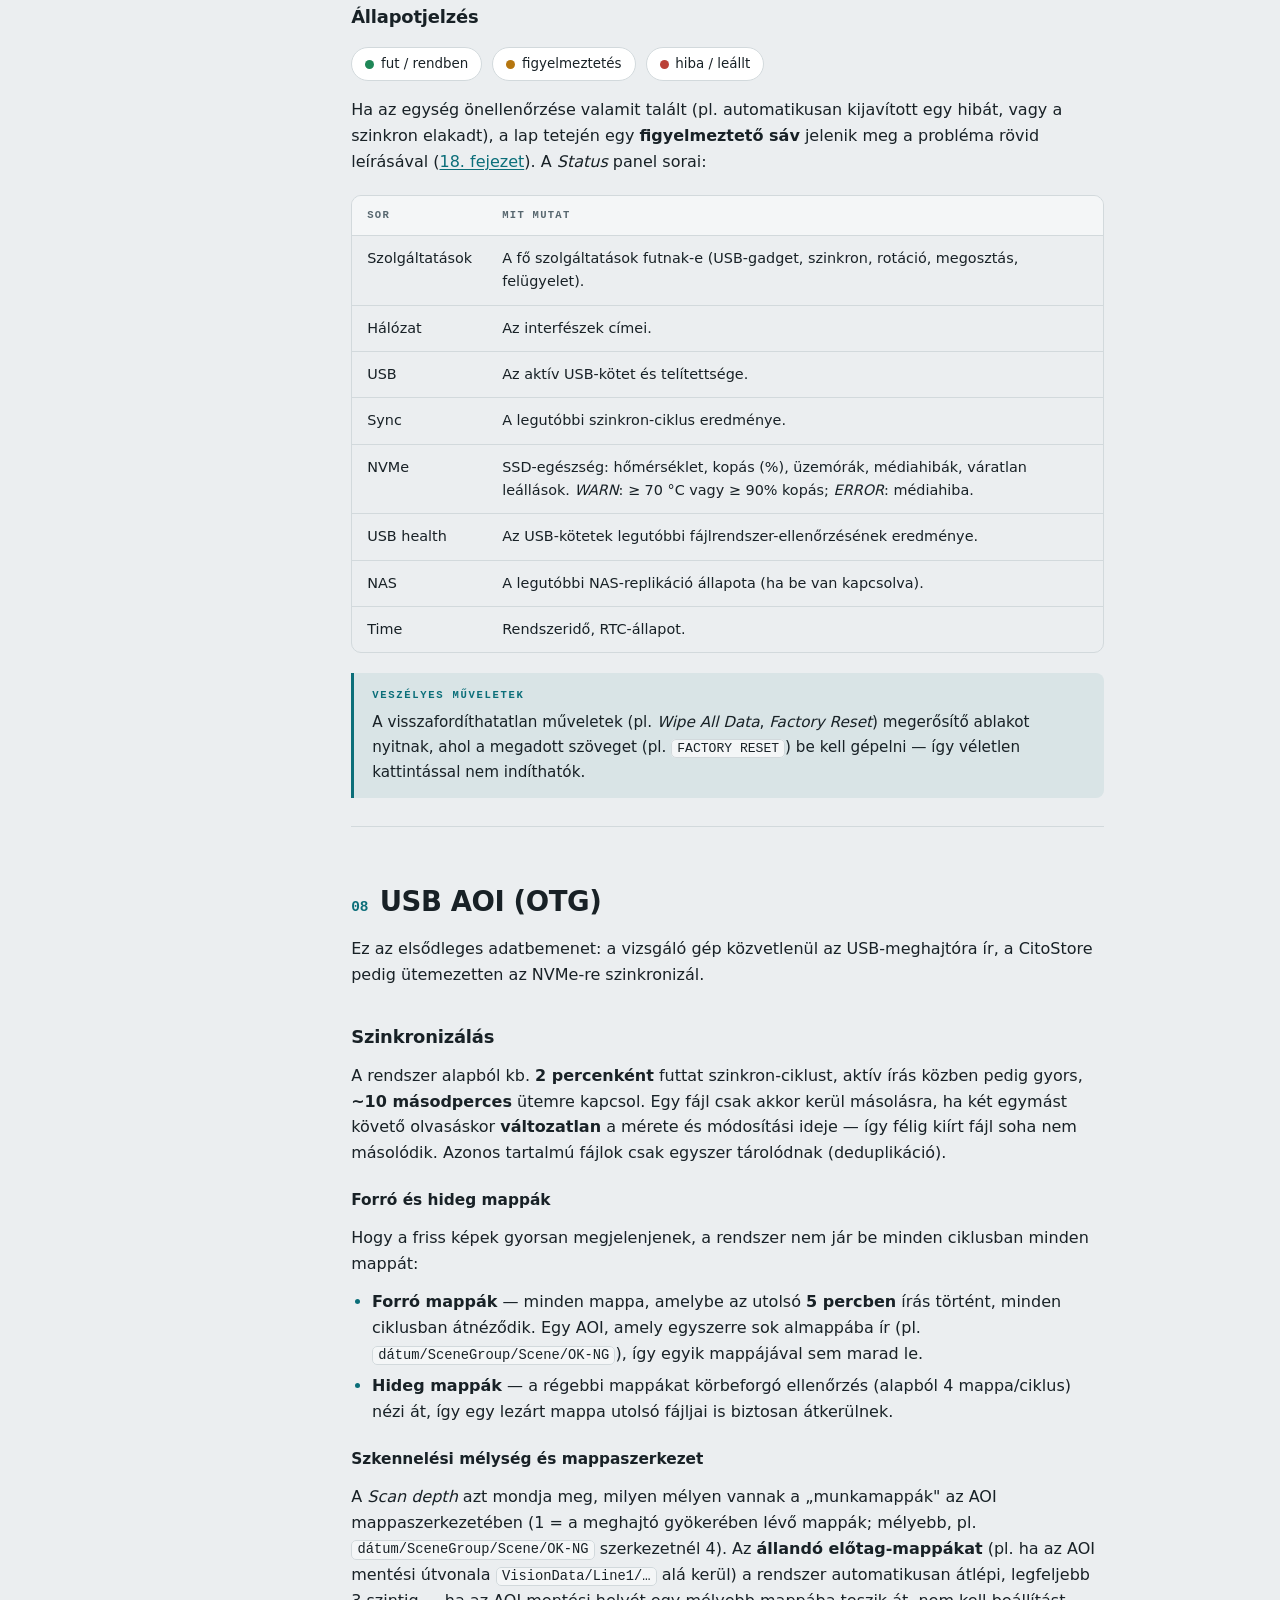
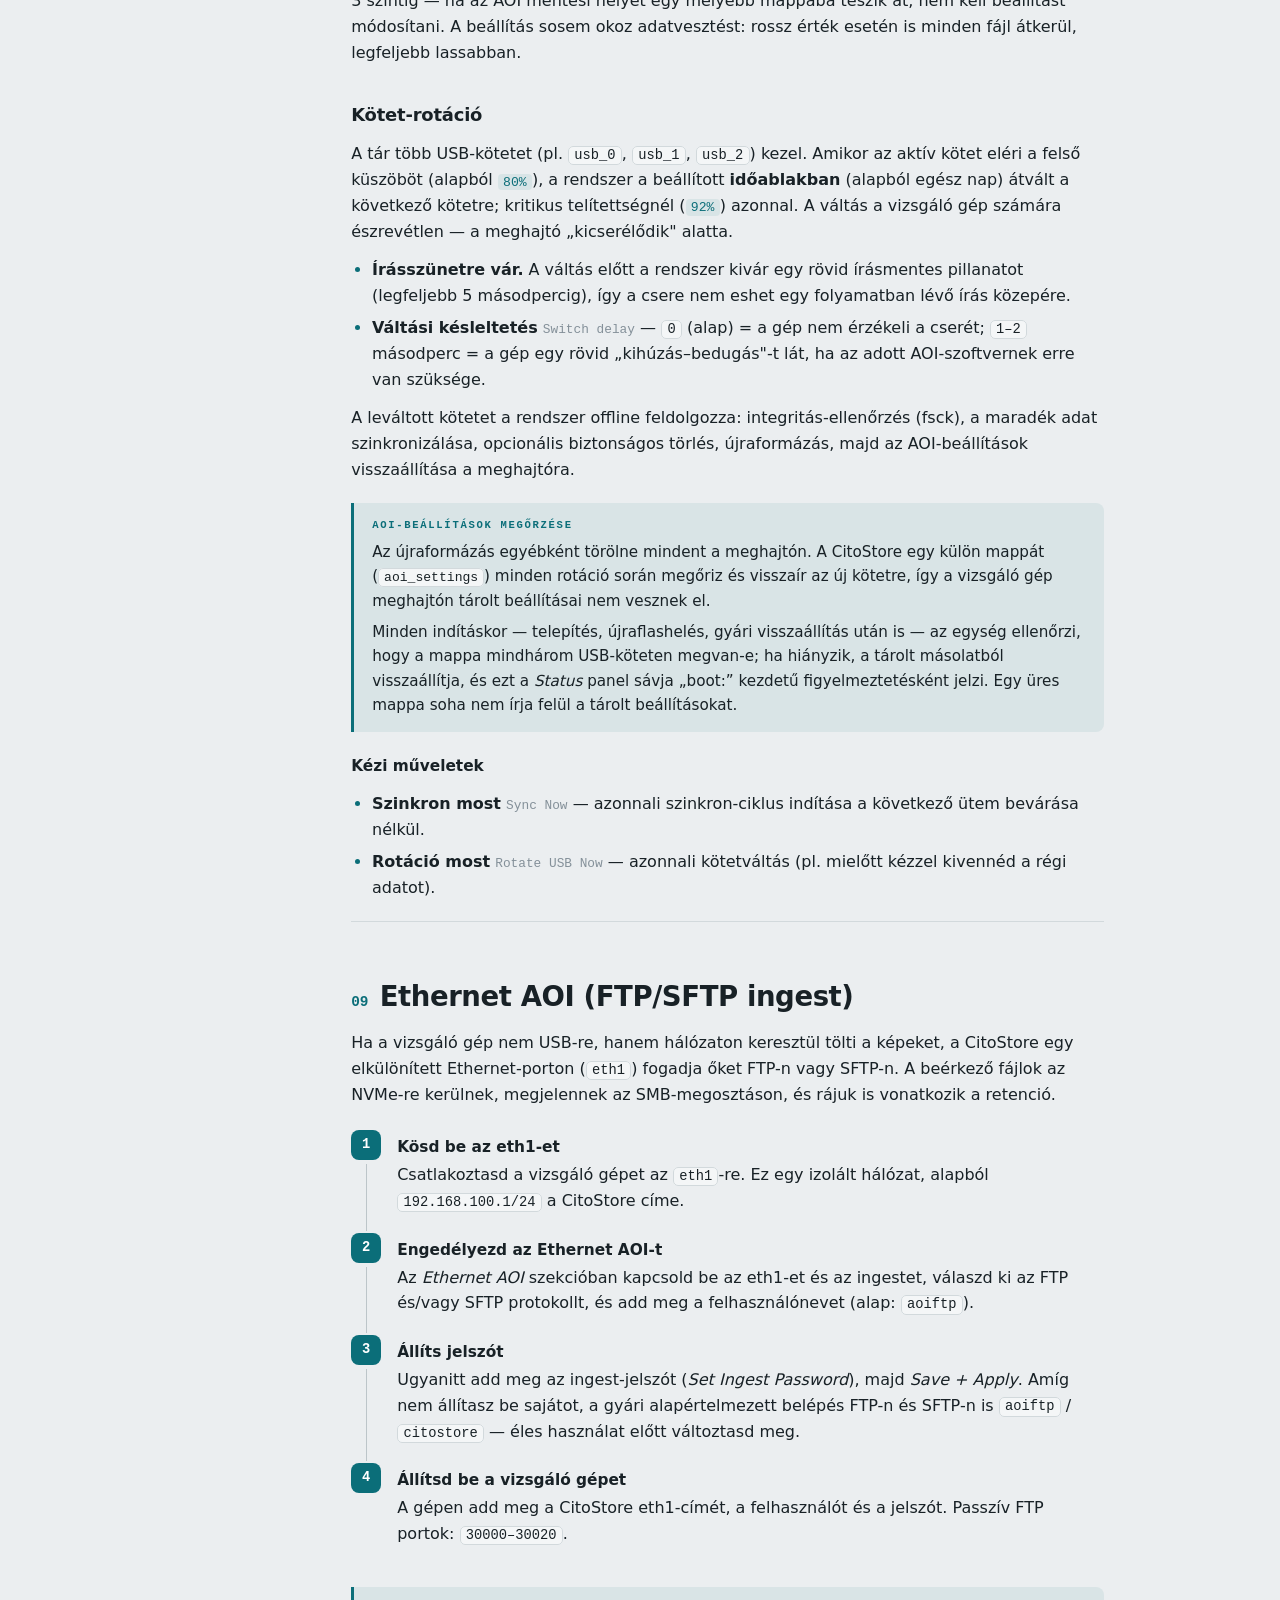
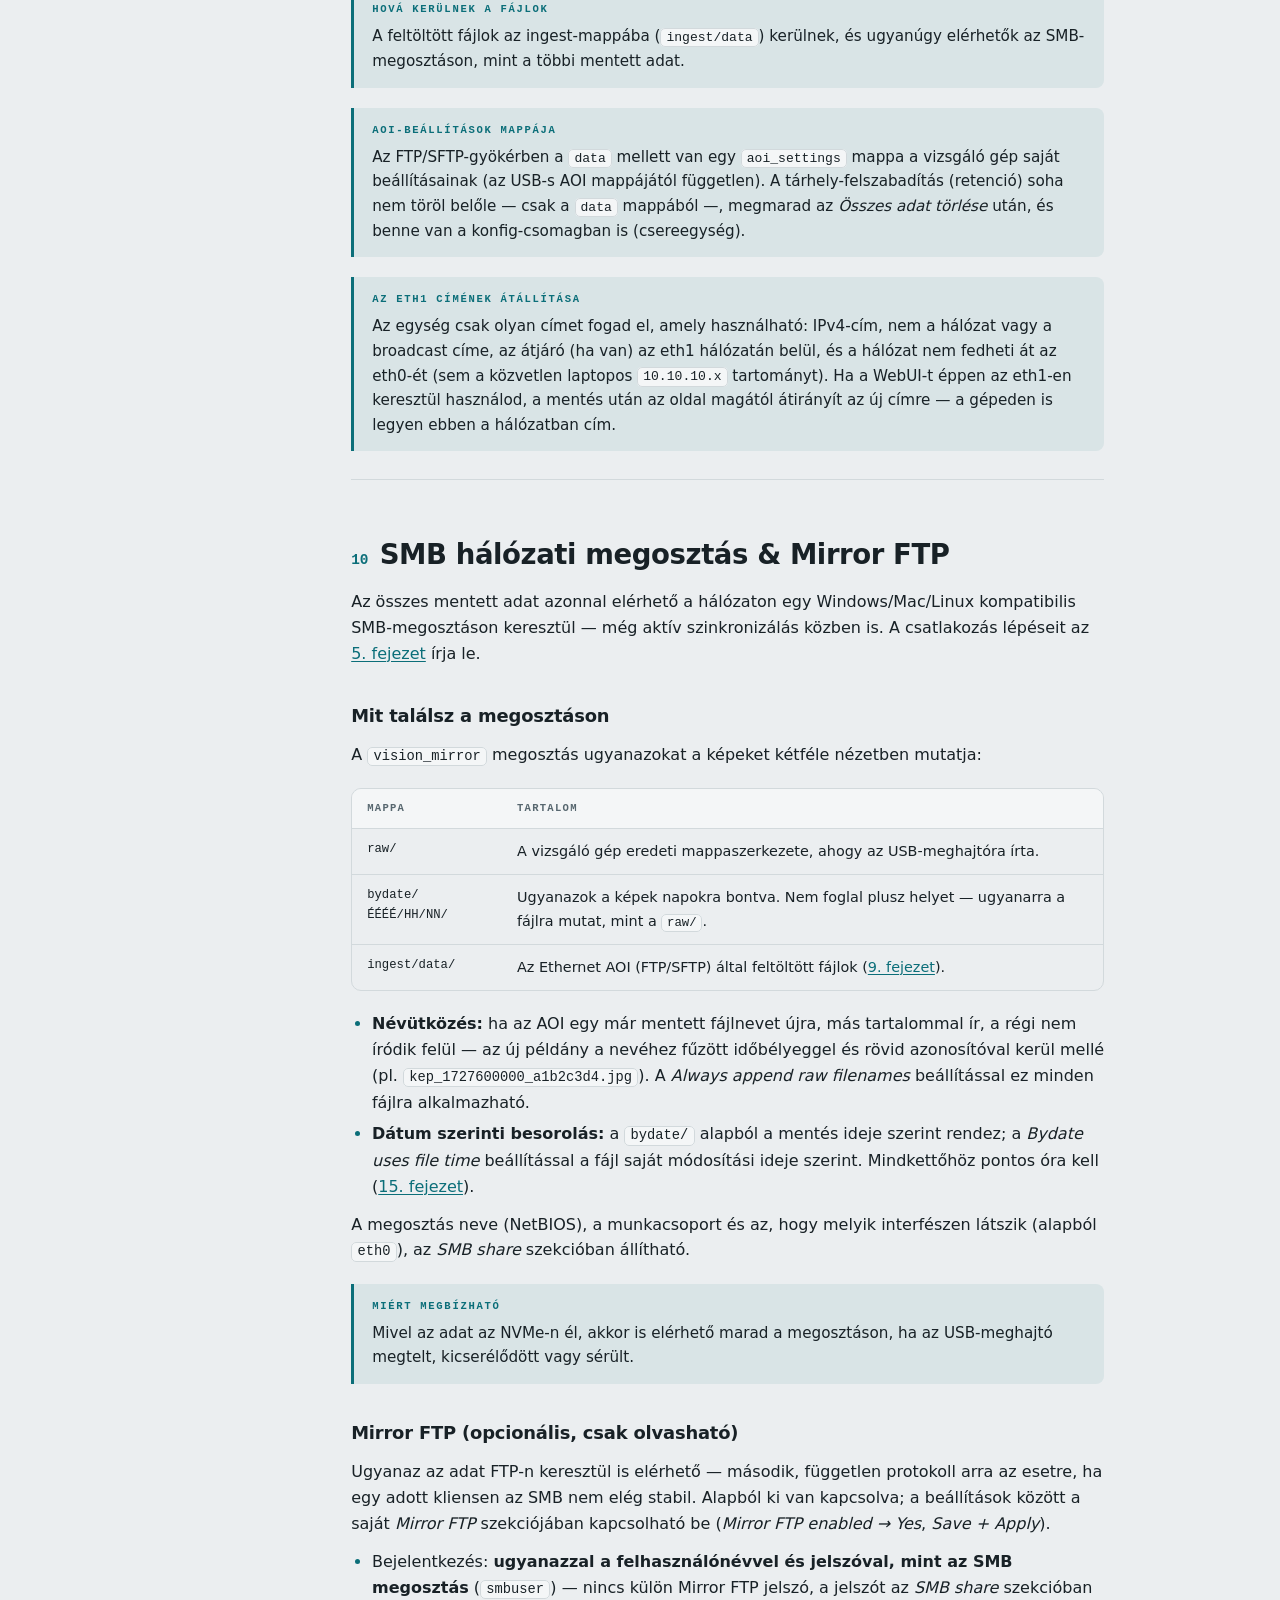
==== commit dff137c2: "Ethernet AOI: its own aoi_settings folder, kept like the USB one On request: the FTP/SFTP root now h" ====
--- a/CitoStore_Felhasznaloi_Kezikonyv.html
+++ b/CitoStore_Felhasznaloi_Kezikonyv.html
@@ -822,6 +822,15 @@
       </div>
 
       <div class="note">
+        <span class="lab">AOI-beállítások mappája</span>
+        <p>Az FTP/SFTP-gyökérben a <code>data</code> mellett van egy <code>aoi_settings</code>
+          mappa a vizsgáló gép saját beállításainak (az USB-s AOI mappájától független).
+          A tárhely-felszabadítás (retenció) soha nem töröl belőle — csak a <code>data</code>
+          mappából —, megmarad az <em>Összes adat törlése</em> után, és benne van a
+          konfig-csomagban is (csereegység).</p>
+      </div>
+
+      <div class="note">
         <span class="lab">Az eth1 címének átállítása</span>
         <p>Az egység csak olyan címet fogad el, amely használható: IPv4-cím, nem a hálózat
           vagy a broadcast címe, az átjáró (ha van) az eth1 hálózatán belül, és a hálózat
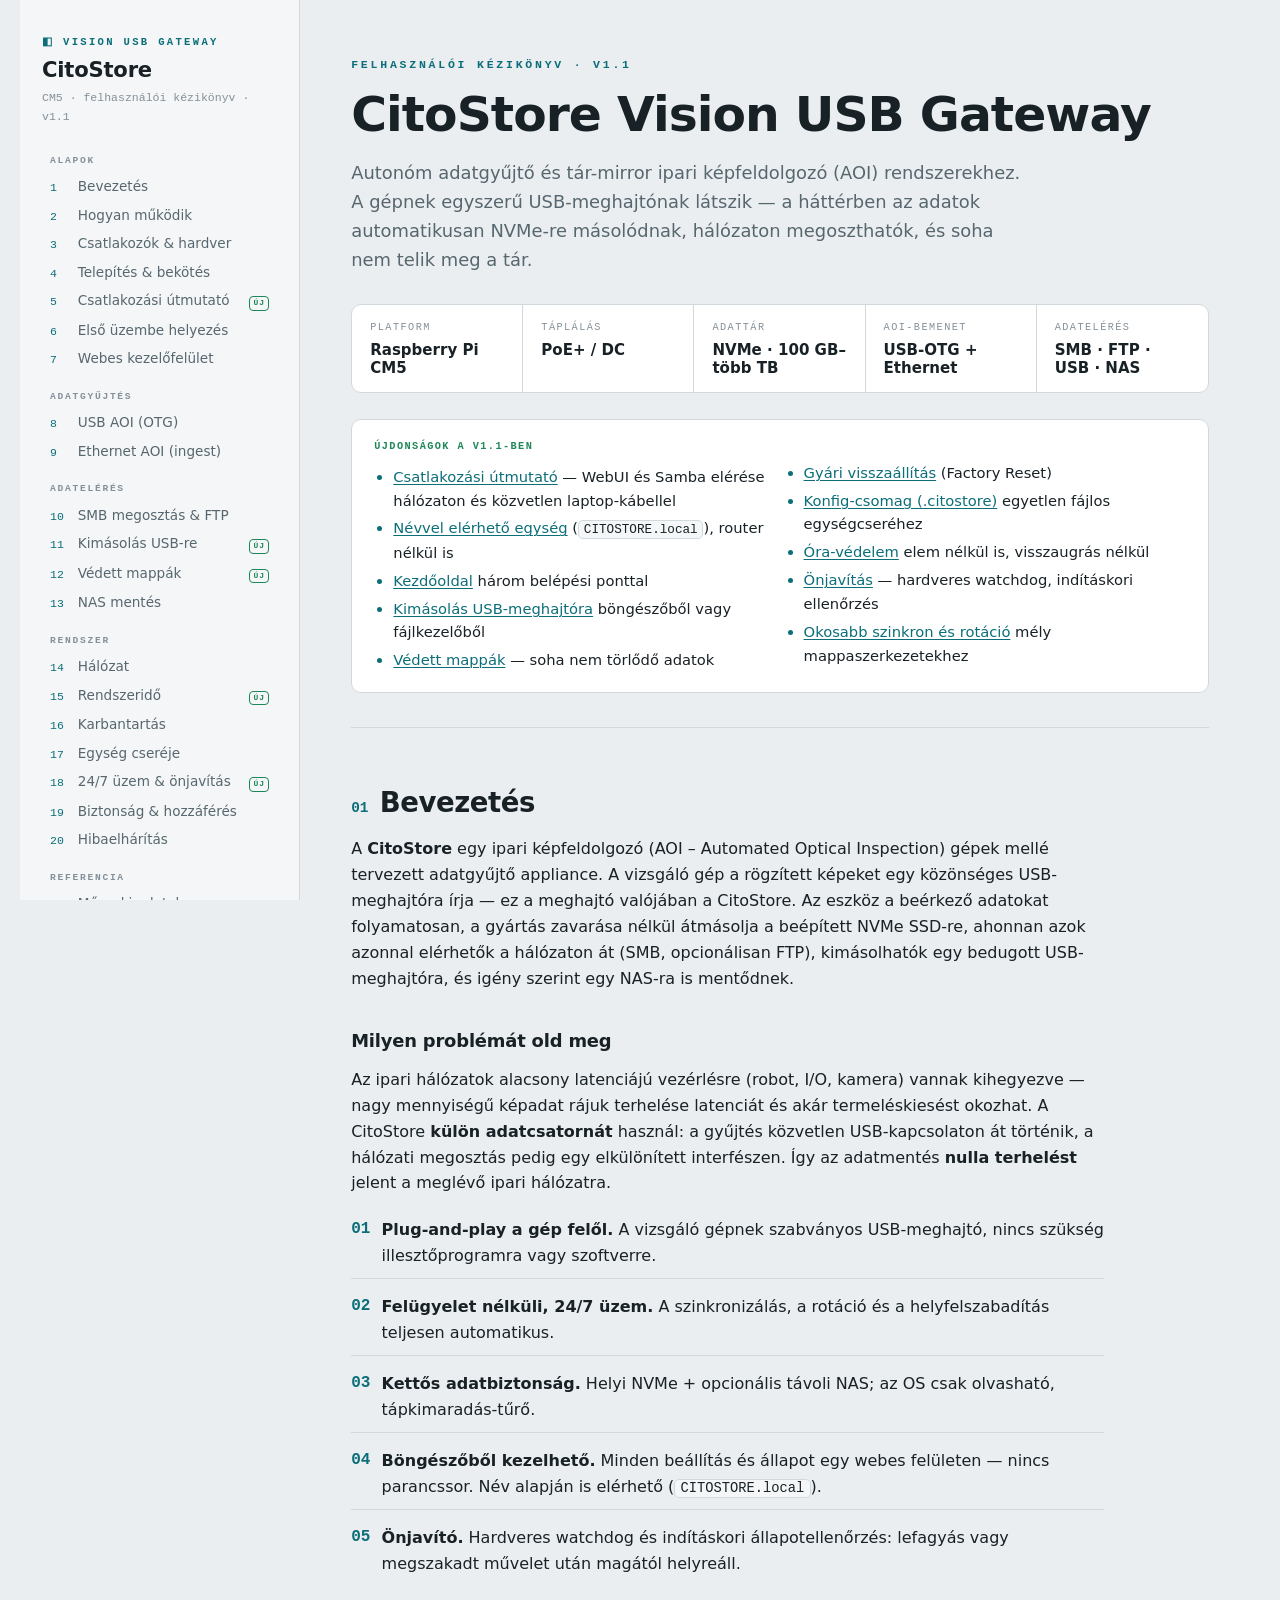
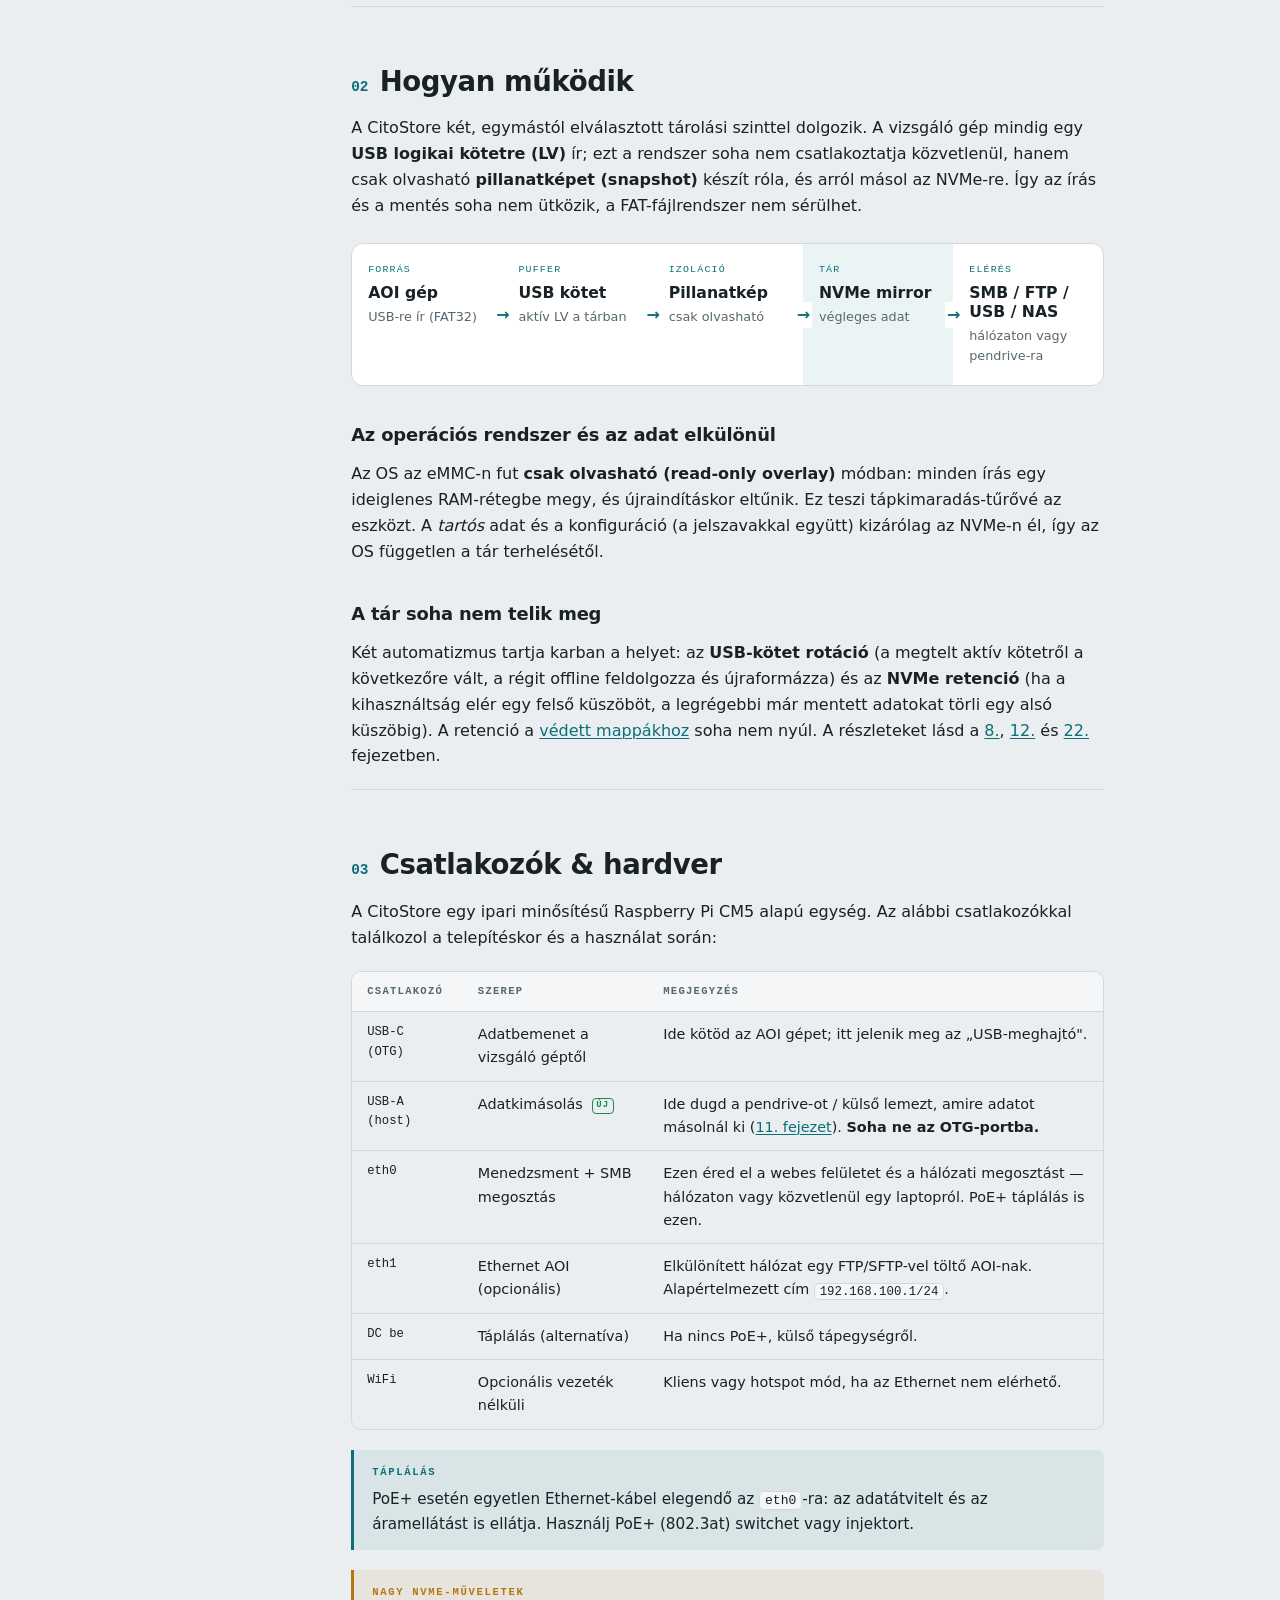
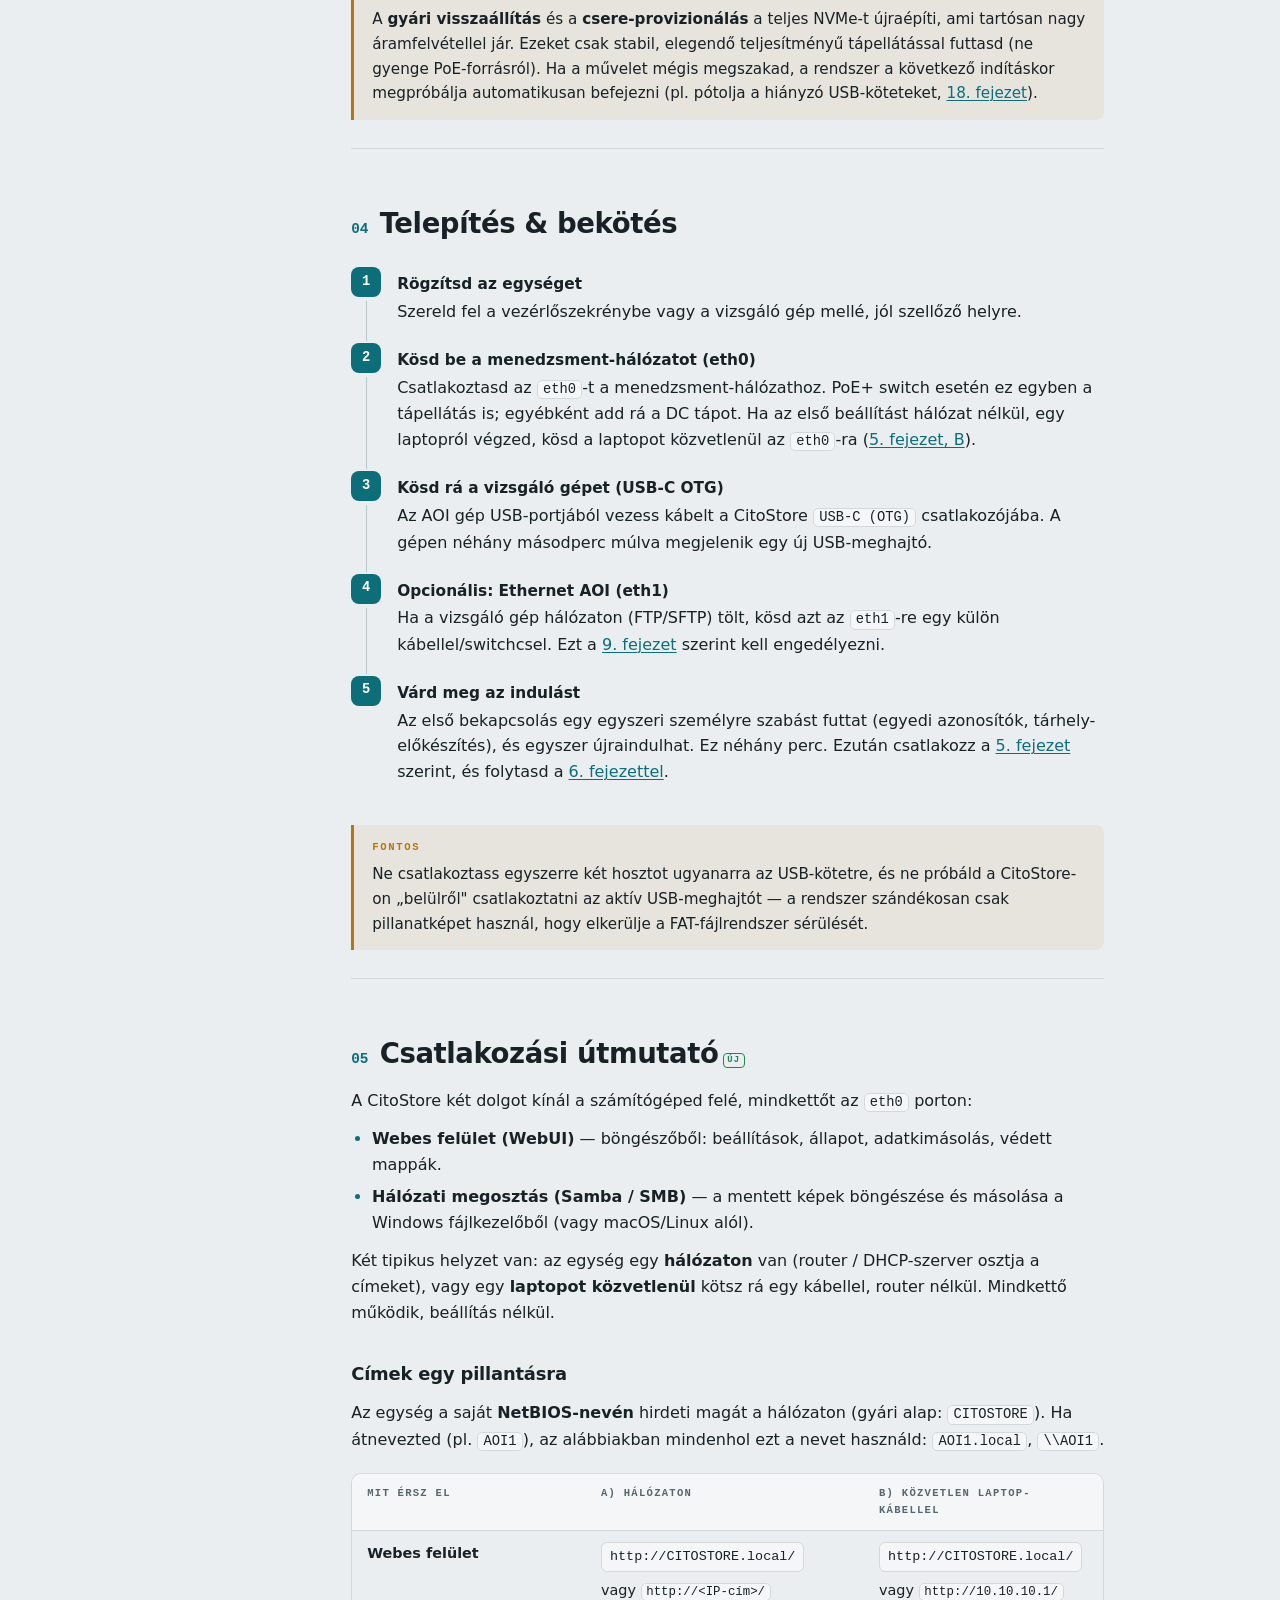
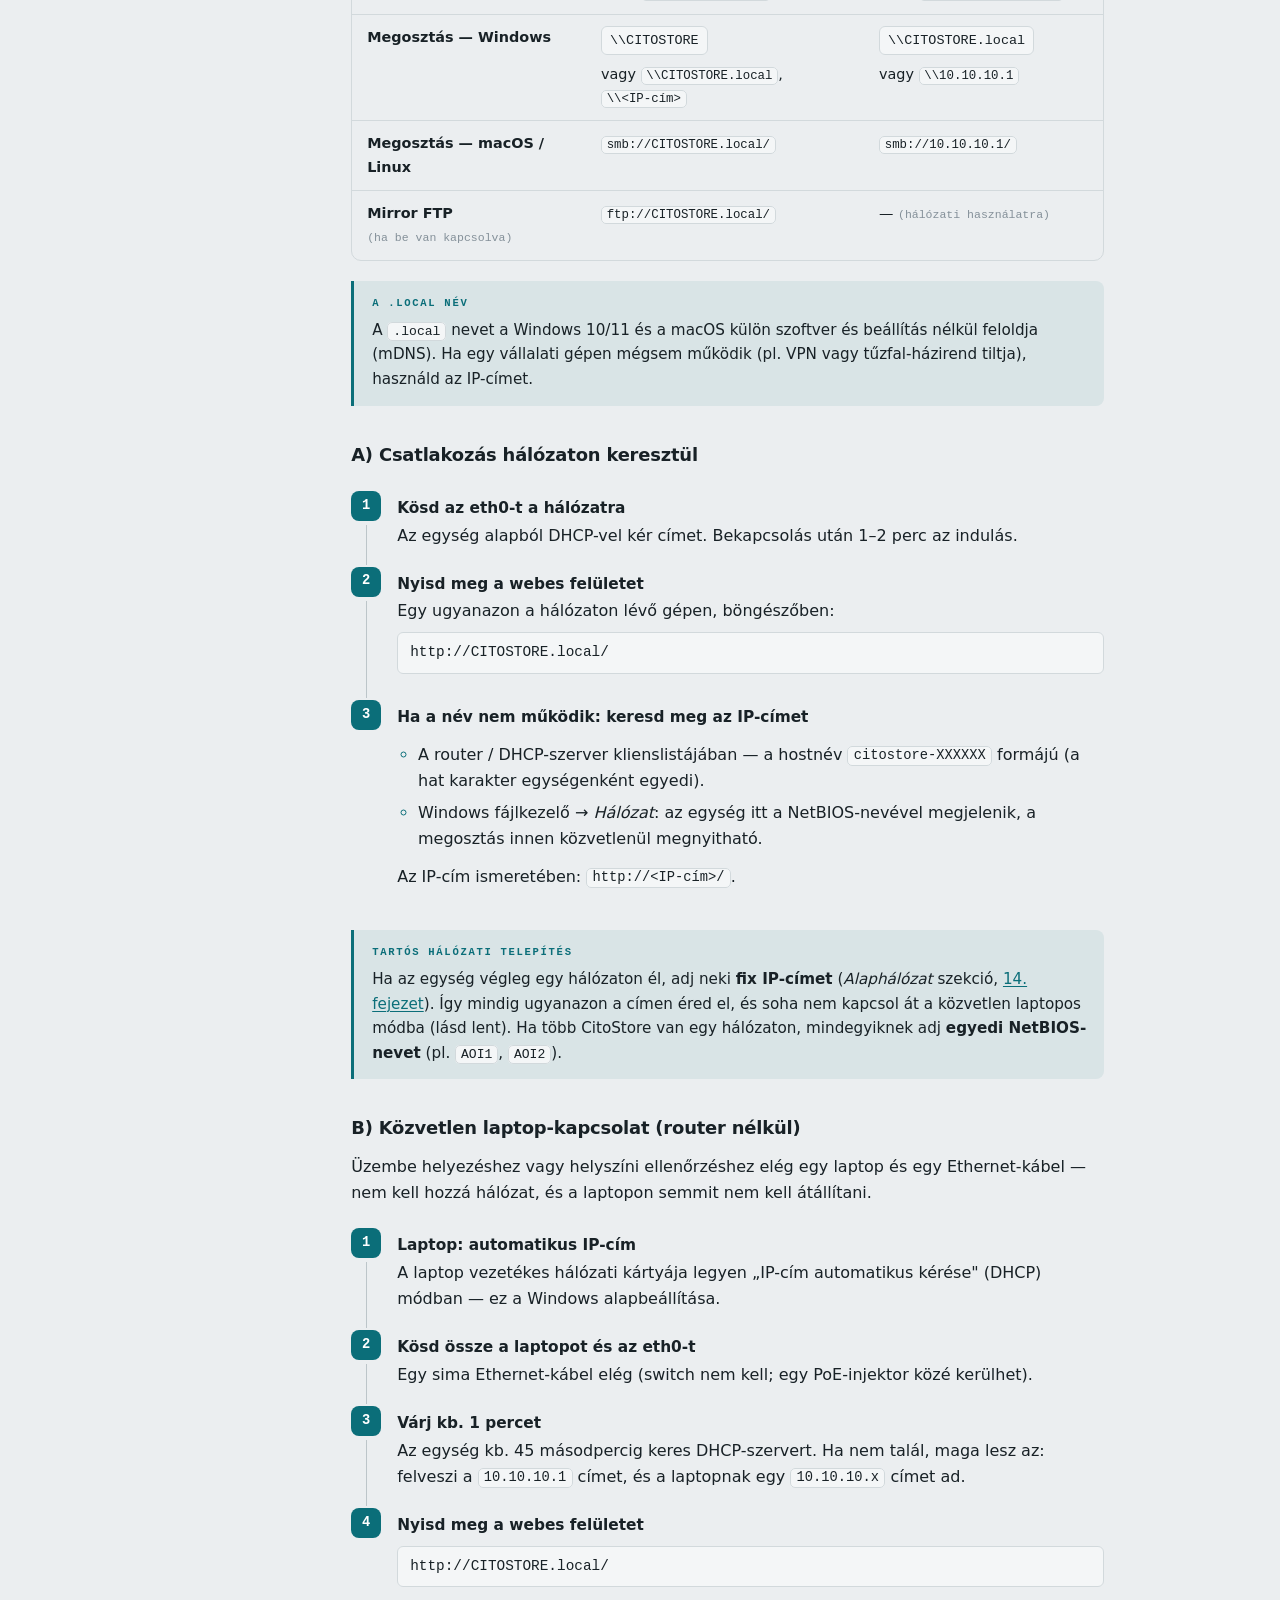
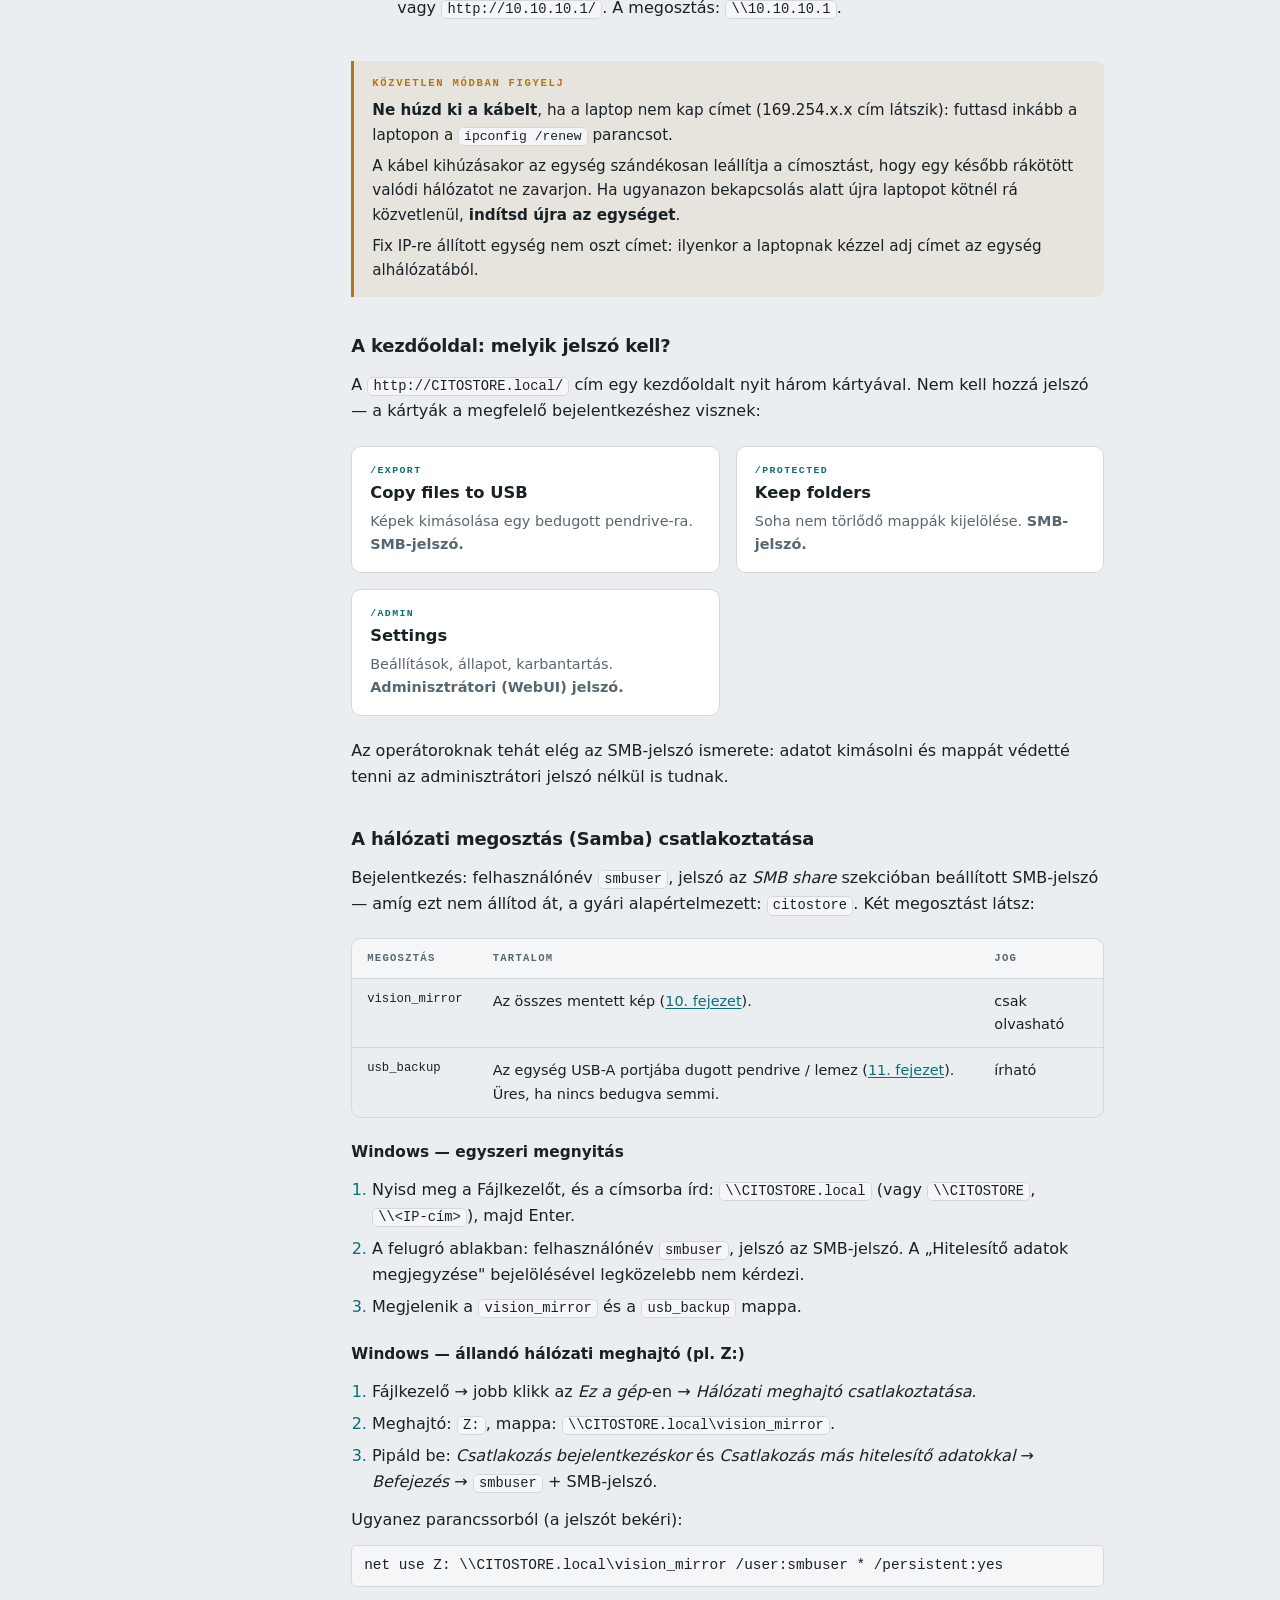
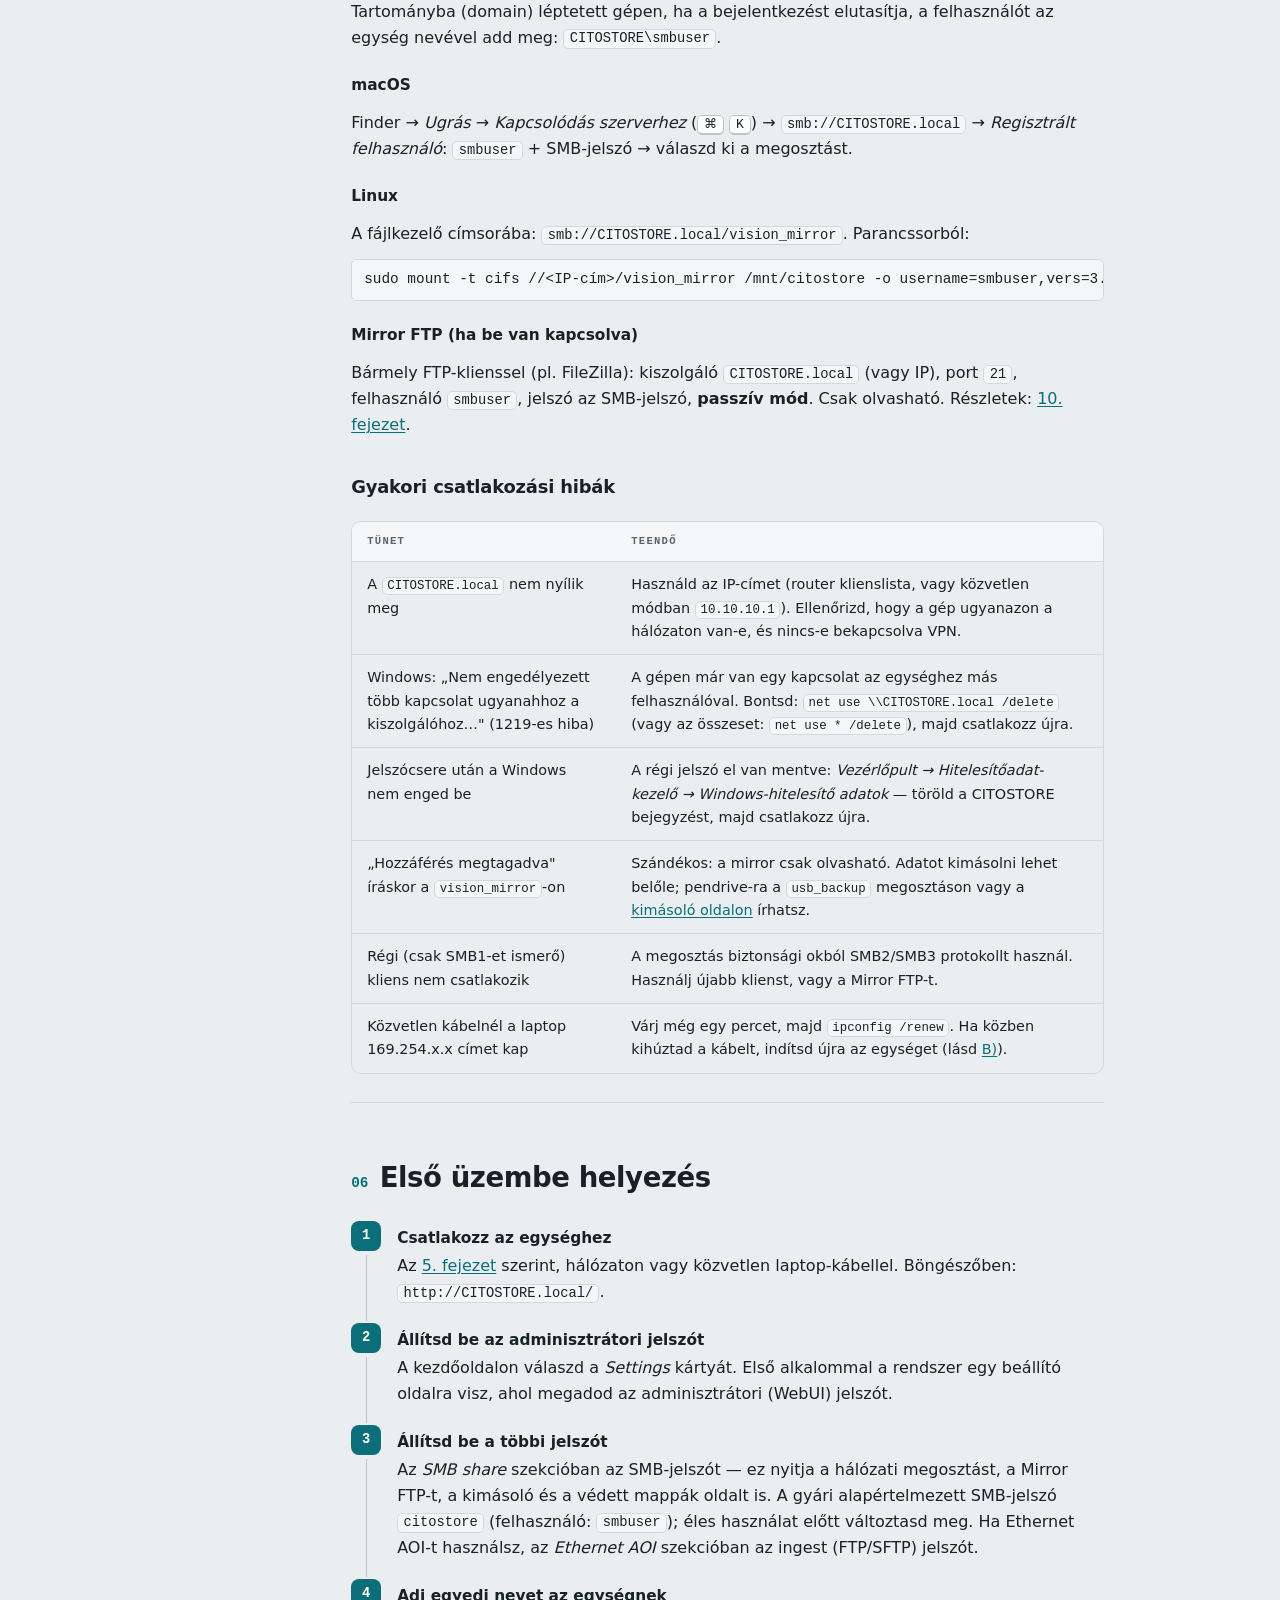
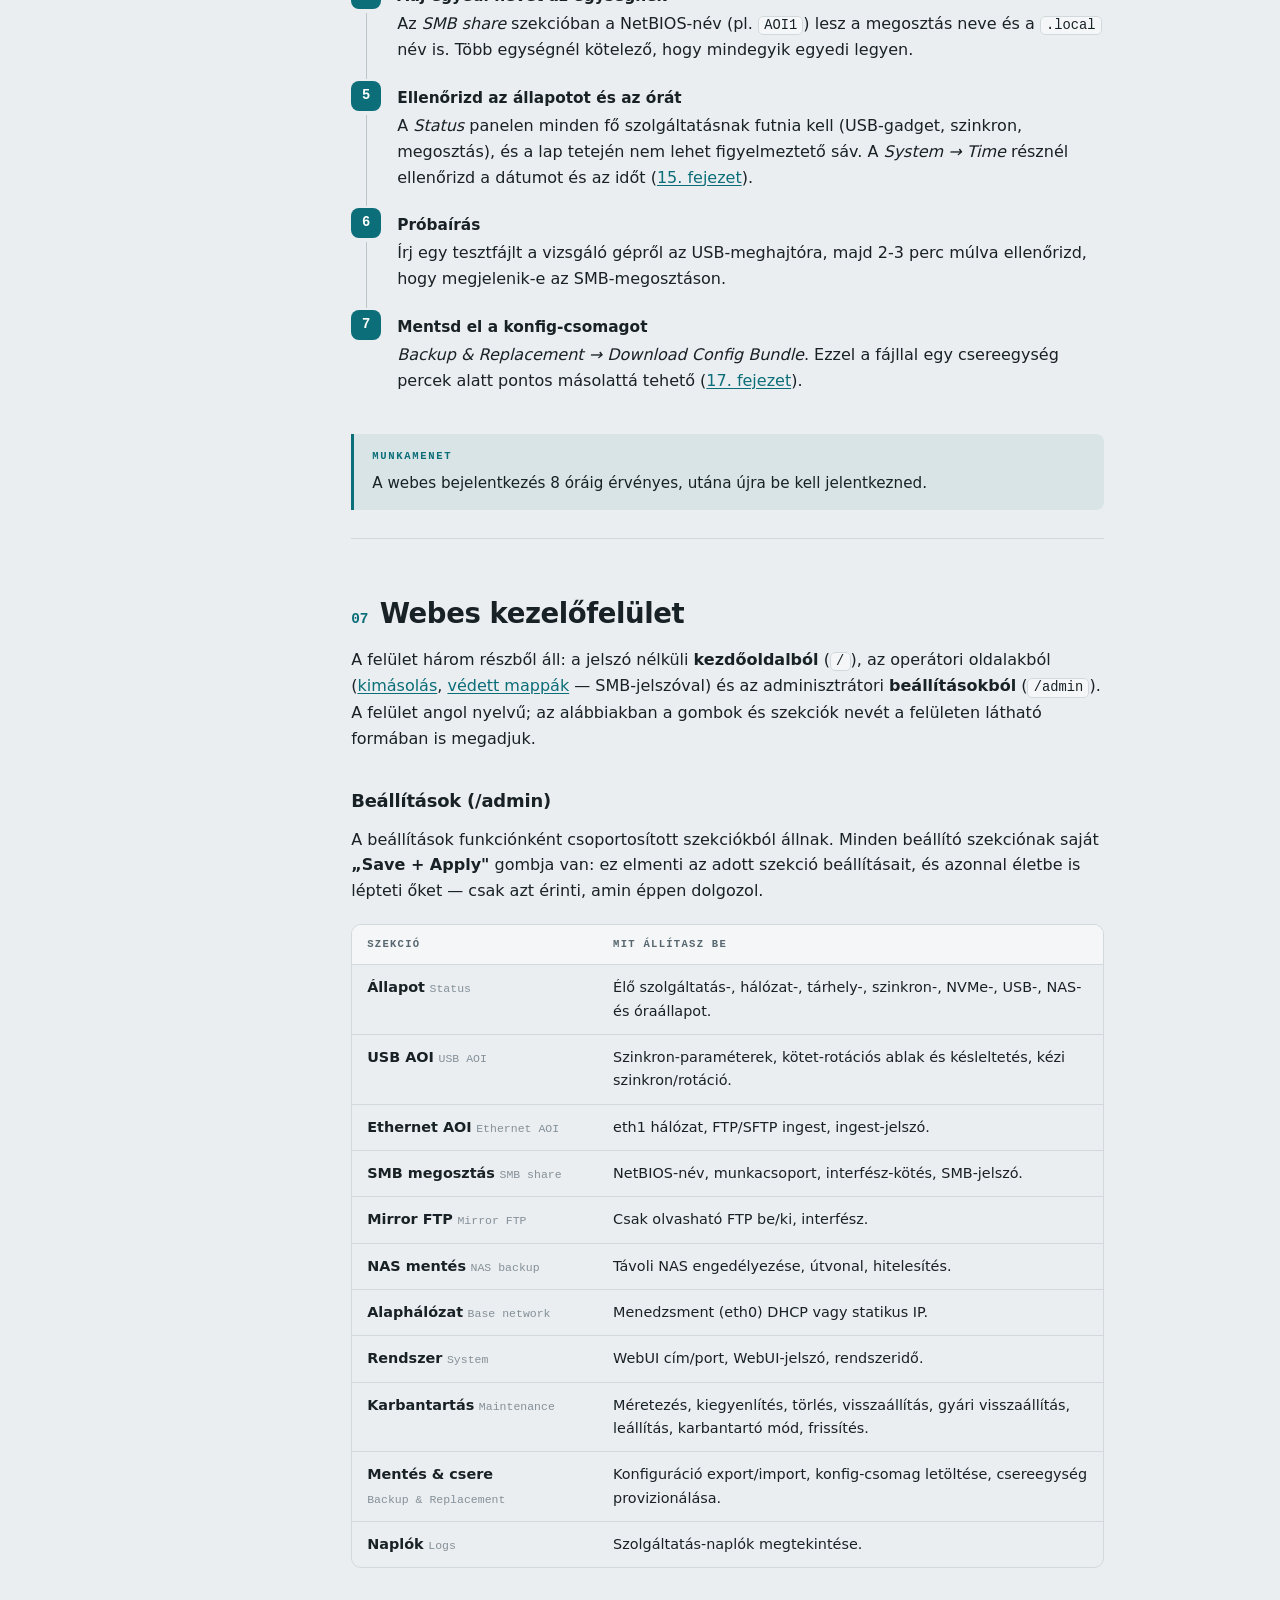
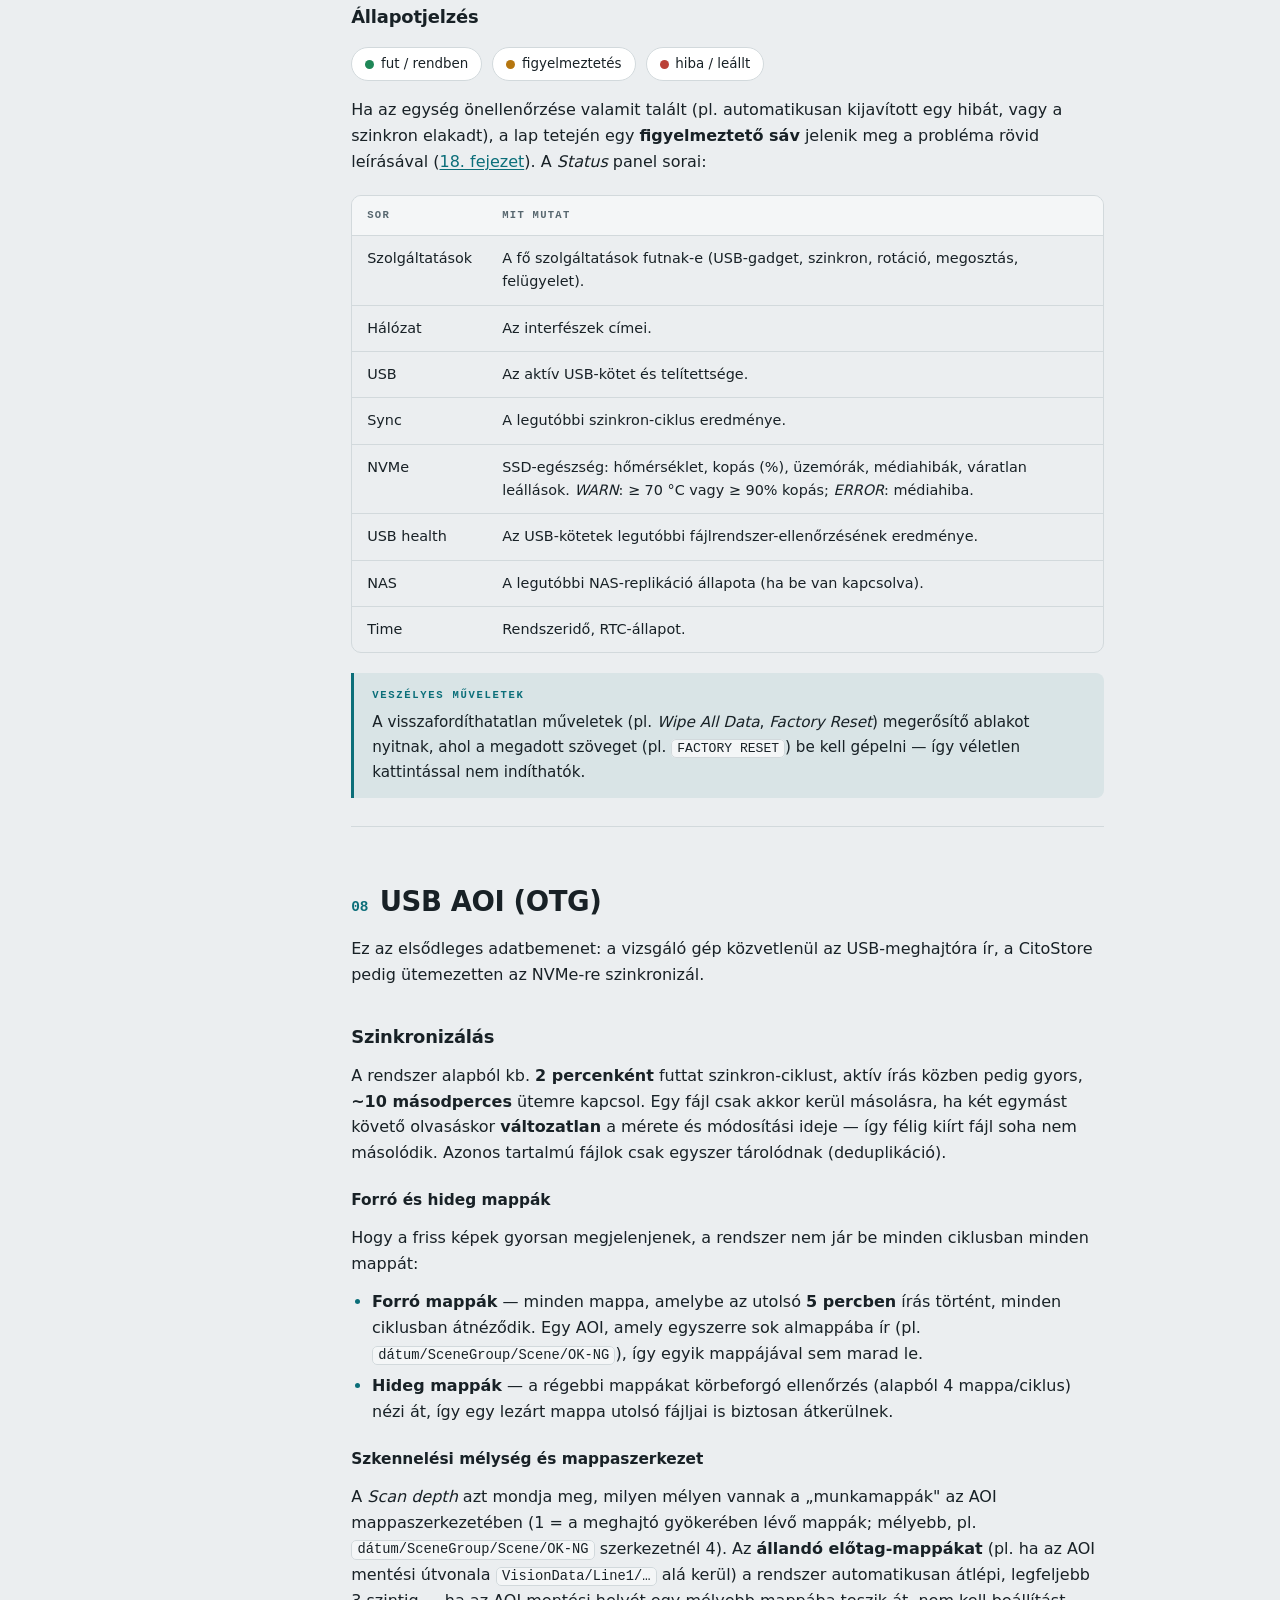
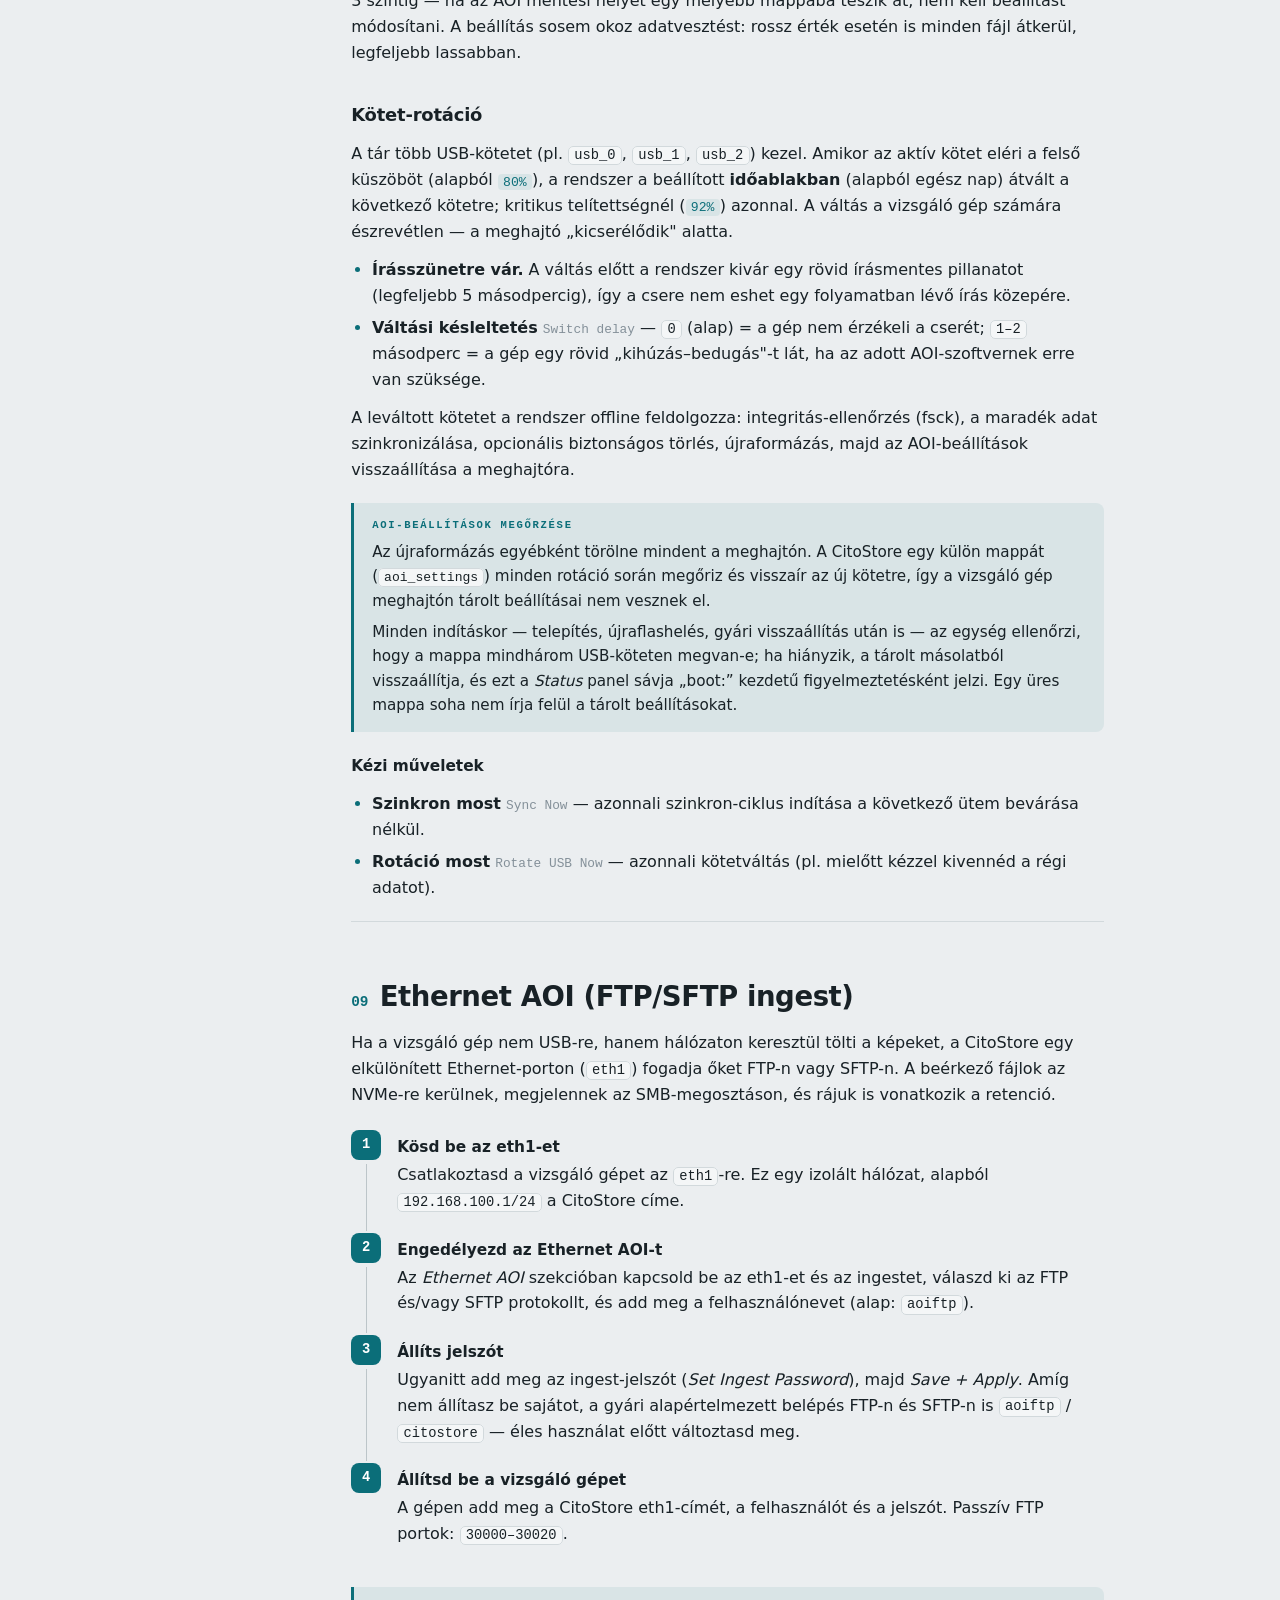
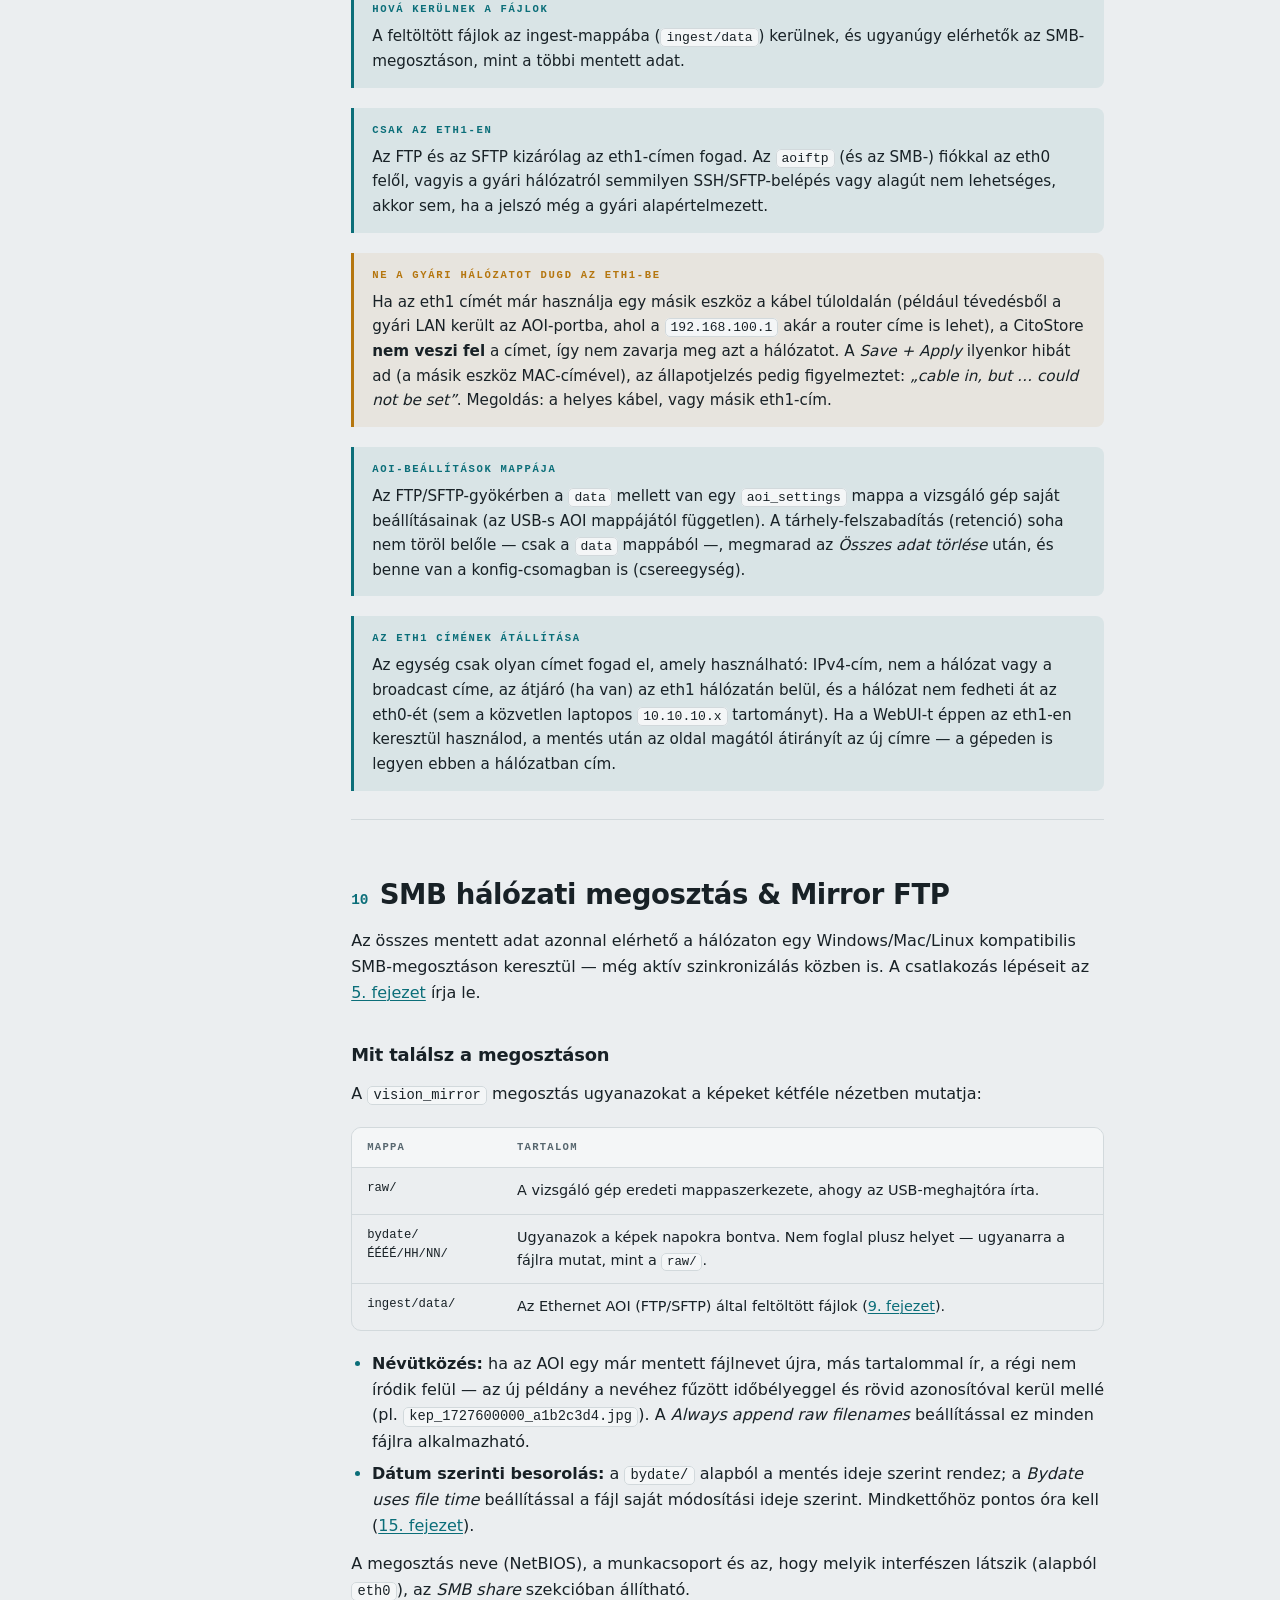
==== commit d4961312: "Network review before flash: eth0 apply, eth1 address conflicts, SSH accounts eth0 "Apply Network" (" ====
--- a/CitoStore_Felhasznaloi_Kezikonyv.html
+++ b/CitoStore_Felhasznaloi_Kezikonyv.html
@@ -822,6 +822,24 @@
       </div>
 
       <div class="note">
+        <span class="lab">Csak az eth1-en</span>
+        <p>Az FTP és az SFTP kizárólag az eth1-címen fogad. Az <code>aoiftp</code> (és az
+          SMB-) fiókkal az eth0 felől, vagyis a gyári hálózatról semmilyen SSH/SFTP-belépés
+          vagy alagút nem lehetséges, akkor sem, ha a jelszó még a gyári alapértelmezett.</p>
+      </div>
+
+      <div class="note warn">
+        <span class="lab">Ne a gyári hálózatot dugd az eth1-be</span>
+        <p>Ha az eth1 címét már használja egy másik eszköz a kábel túloldalán
+          (például tévedésből a gyári LAN került az AOI-portba, ahol a
+          <code>192.168.100.1</code> akár a router címe is lehet), a CitoStore
+          <strong>nem veszi fel</strong> a címet, így nem zavarja meg azt a
+          hálózatot. A <em>Save + Apply</em> ilyenkor hibát ad (a másik eszköz
+          MAC-címével), az állapotjelzés pedig figyelmeztet: <em>„cable in, but …
+          could not be set”</em>. Megoldás: a helyes kábel, vagy másik eth1-cím.</p>
+      </div>
+
+      <div class="note">
         <span class="lab">AOI-beállítások mappája</span>
         <p>Az FTP/SFTP-gyökérben a <code>data</code> mellett van egy <code>aoi_settings</code>
           mappa a vizsgáló gép saját beállításainak (az USB-s AOI mappájától független).
@@ -1012,8 +1030,8 @@
       <table>
         <thead><tr><th>Interfész</th><th>Szerep</th><th>Beállítás</th></tr></thead>
         <tbody>
-          <tr><td class="mono">eth0</td><td>Menedzsment + SMB + Mirror FTP</td><td>DHCP (alap) vagy statikus IP a <em>Base network</em> szekcióban. Az <em>Apply Network (live)</em> azonnal érvényesíti. Router nélkül, közvetlen laptop-kábelnél az egység maga oszt címet (<code>10.10.10.1</code>).</td></tr>
-          <tr><td class="mono">eth1</td><td>Ethernet AOI (izolált)</td><td>Statikus, alapból <code>192.168.100.1/24</code>, üres átjáróval. Az <em>Ethernet AOI</em> szekcióban.</td></tr>
+          <tr><td class="mono">eth0</td><td>Menedzsment + SMB + Mirror FTP</td><td>DHCP (alap) vagy statikus IP a <em>Base network</em> szekcióban. Az <em>Apply Network (live)</em> elmenti, és 2 másodperc múlva érvényesíti; ha a böngésző épp a megváltozó címen éri el az egységet, az oldal magától átvált az új címre. Router nélkül, közvetlen laptop-kábelnél az egység maga oszt címet (<code>10.10.10.1</code>) — statikusról DHCP-re váltás után is, kb. egy percen belül, újraindítás nélkül.</td></tr>
+          <tr><td class="mono">eth1</td><td>Ethernet AOI (izolált)</td><td>Statikus, alapból <code>192.168.100.1/24</code>, üres átjáróval. Az <em>Ethernet AOI</em> szekcióban. Az eth1 és az eth0 hálózata nem fedheti egymást: a WebUI ezt elutasítja, és ha később az eth0 kerül egy ilyen hálózatra, az állapotjelzés figyelmeztet.</td></tr>
           <tr><td class="mono">WiFi</td><td>Opcionális</td><td>Kliens vagy hotspot mód.</td></tr>
         </tbody>
       </table>
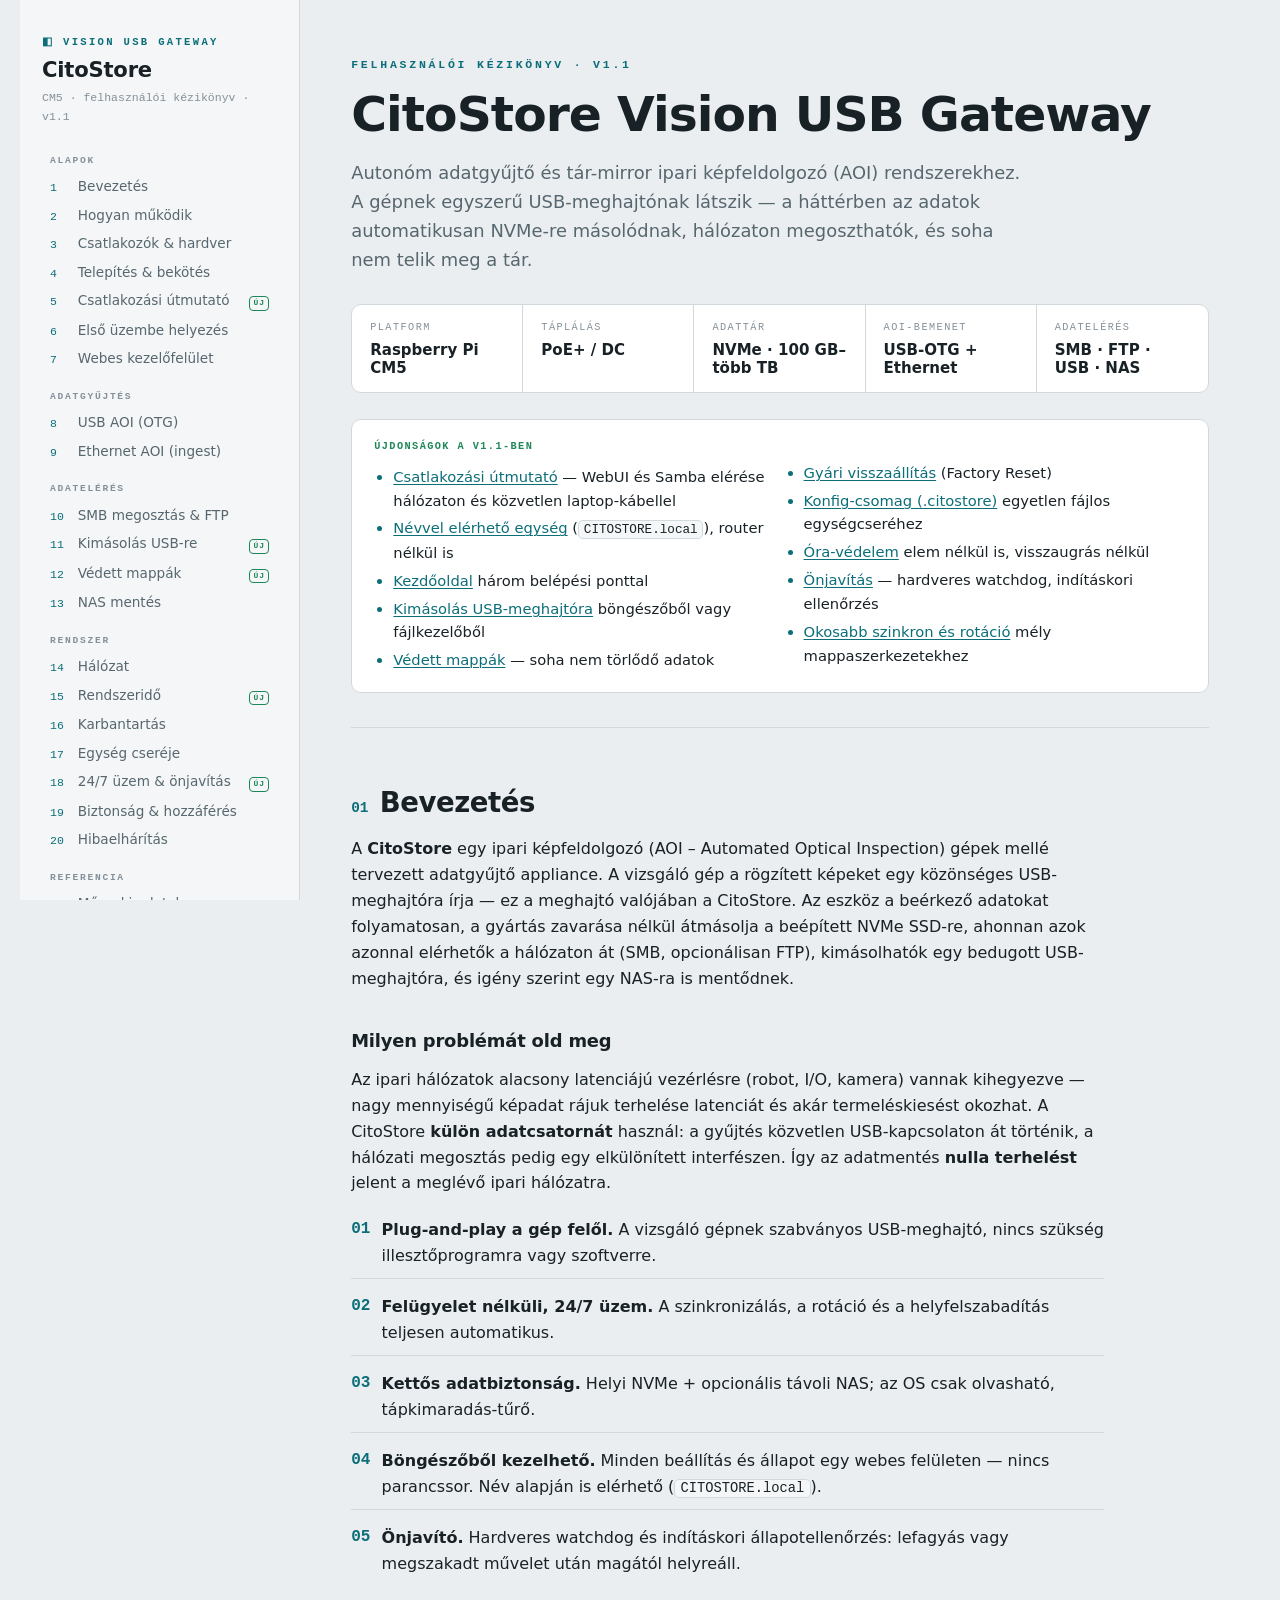
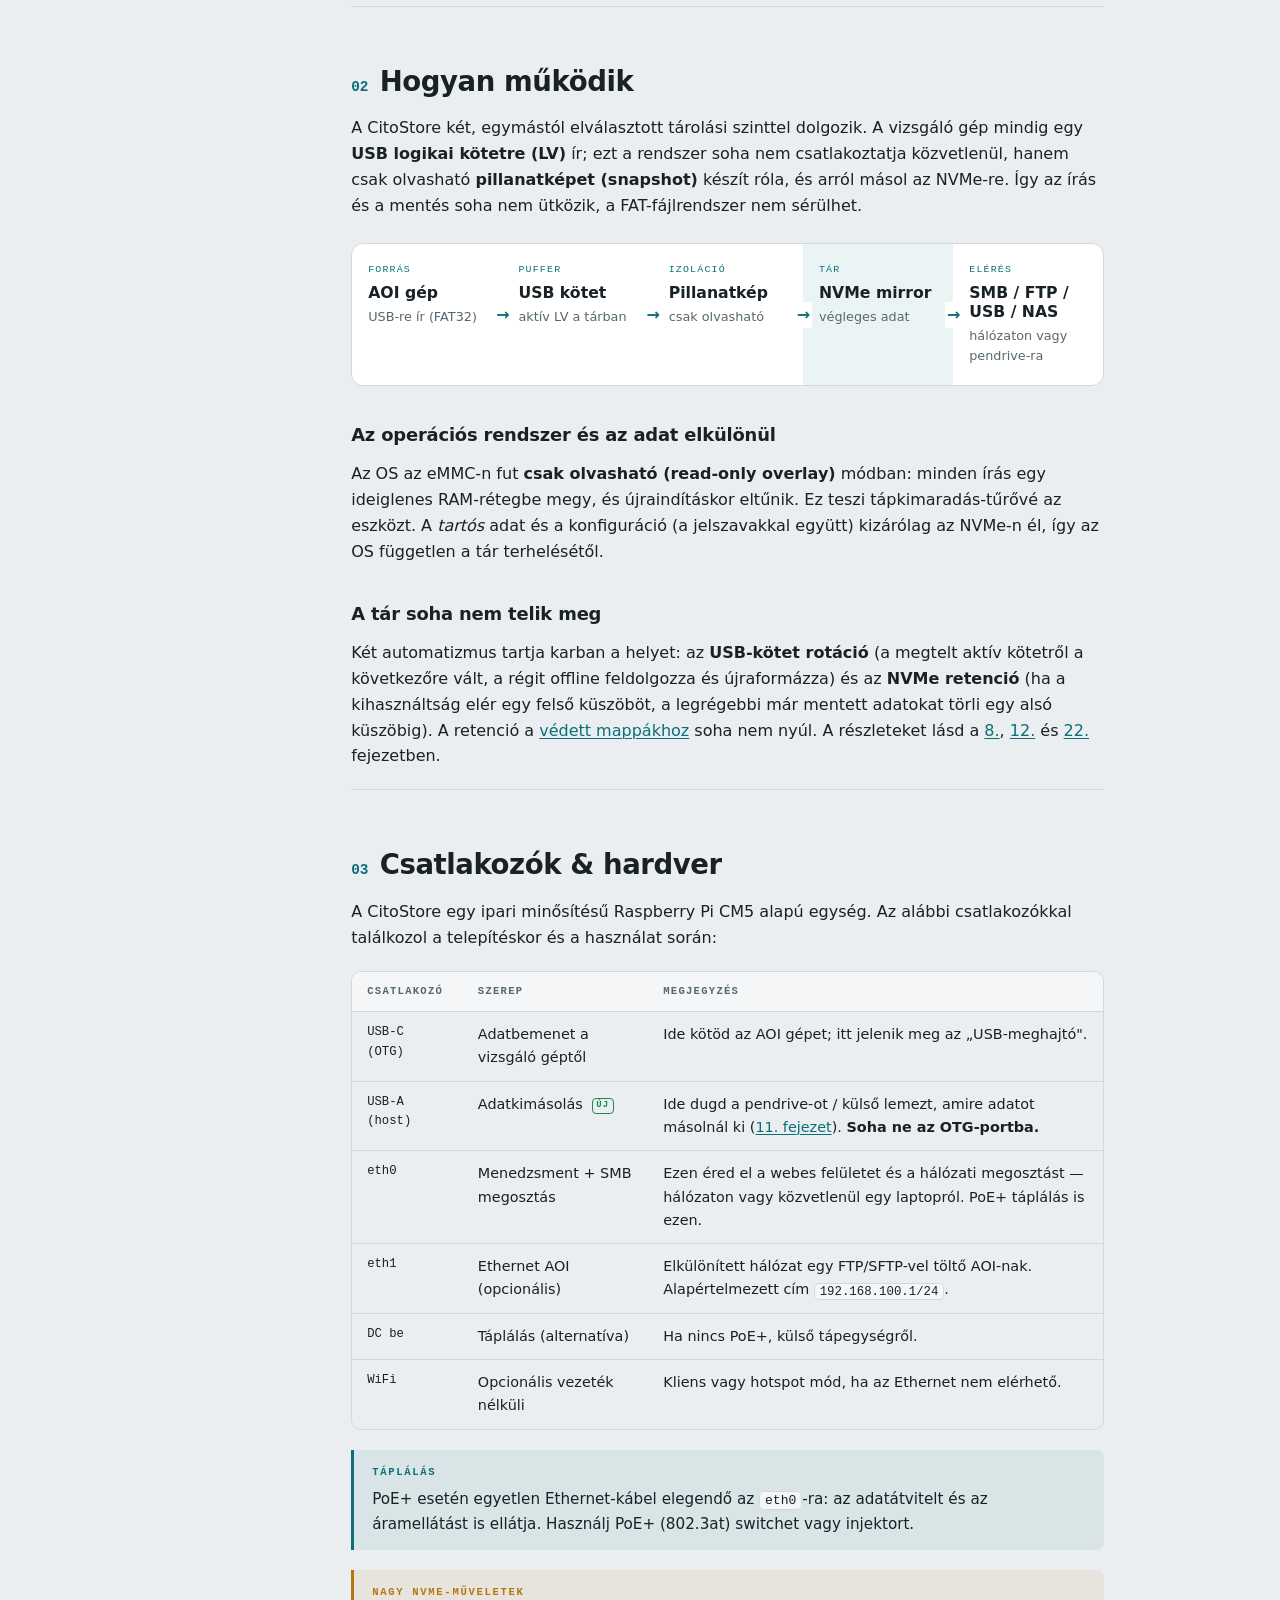
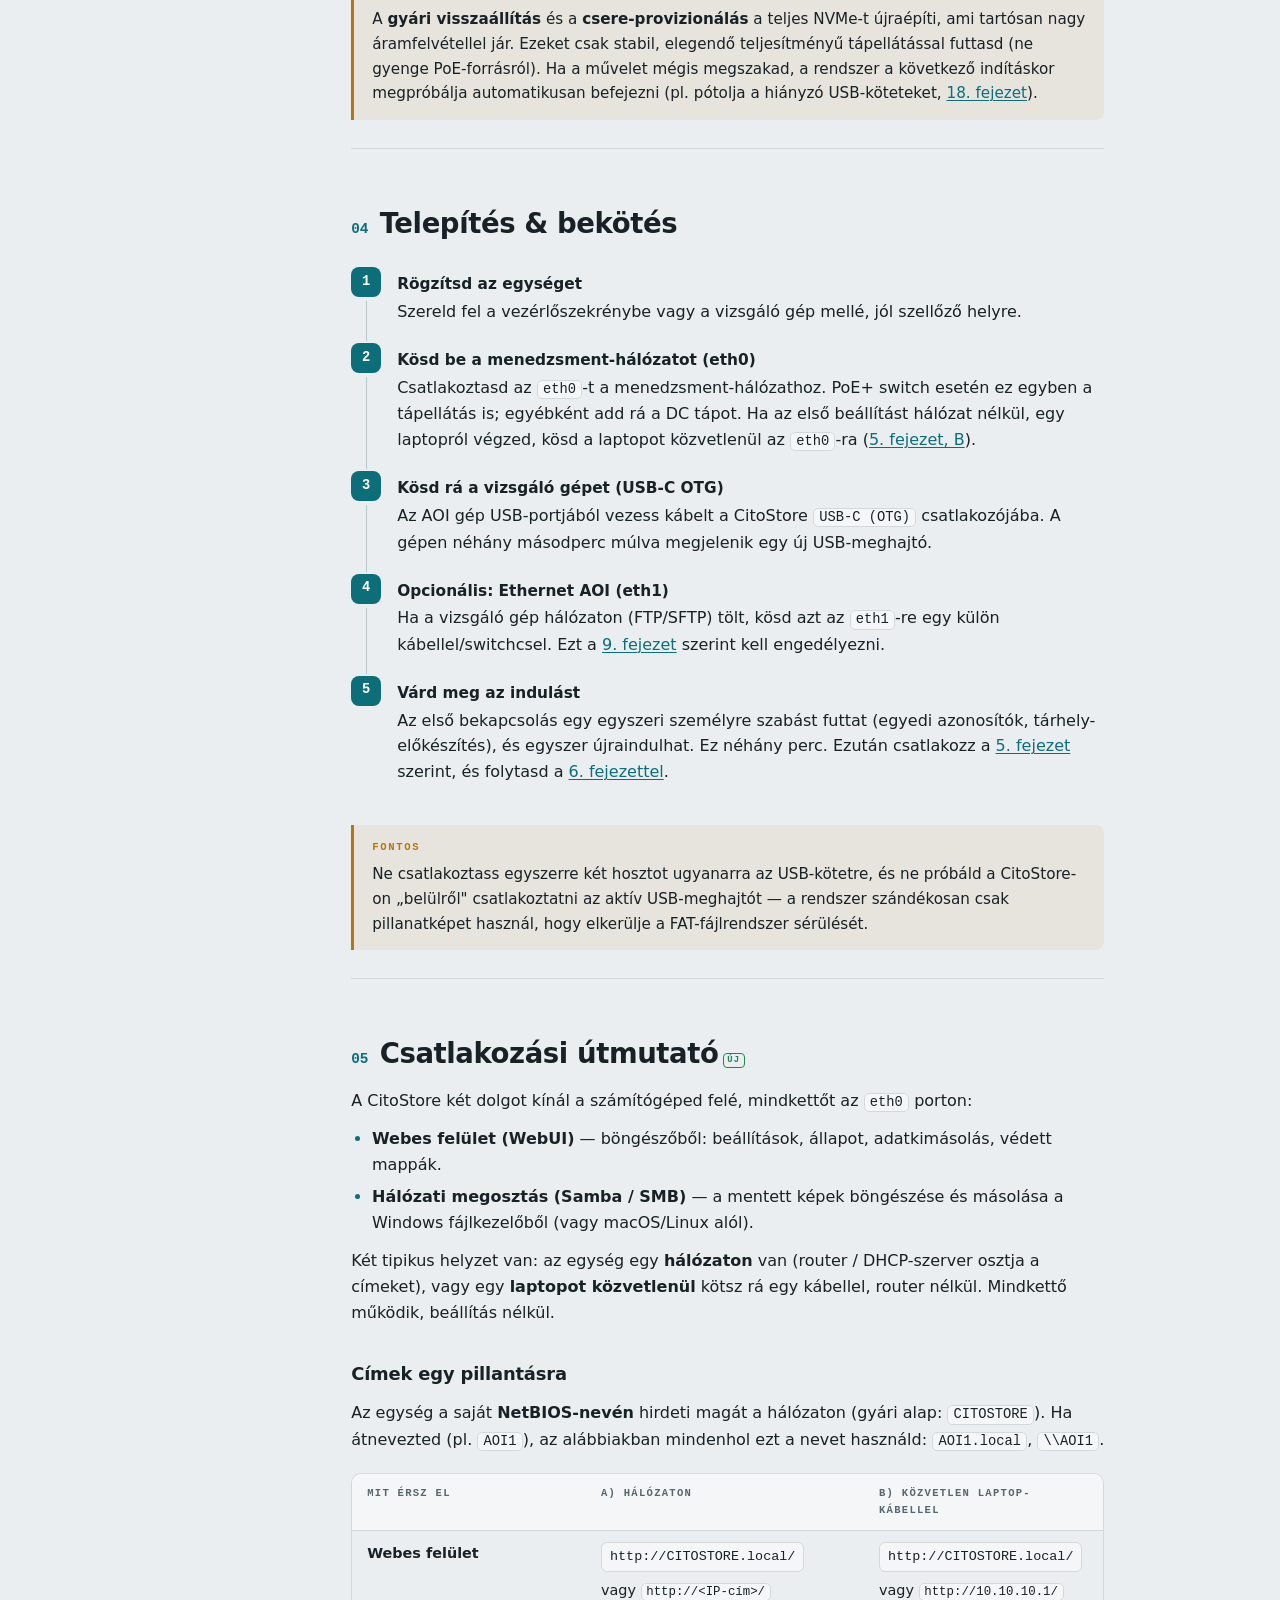
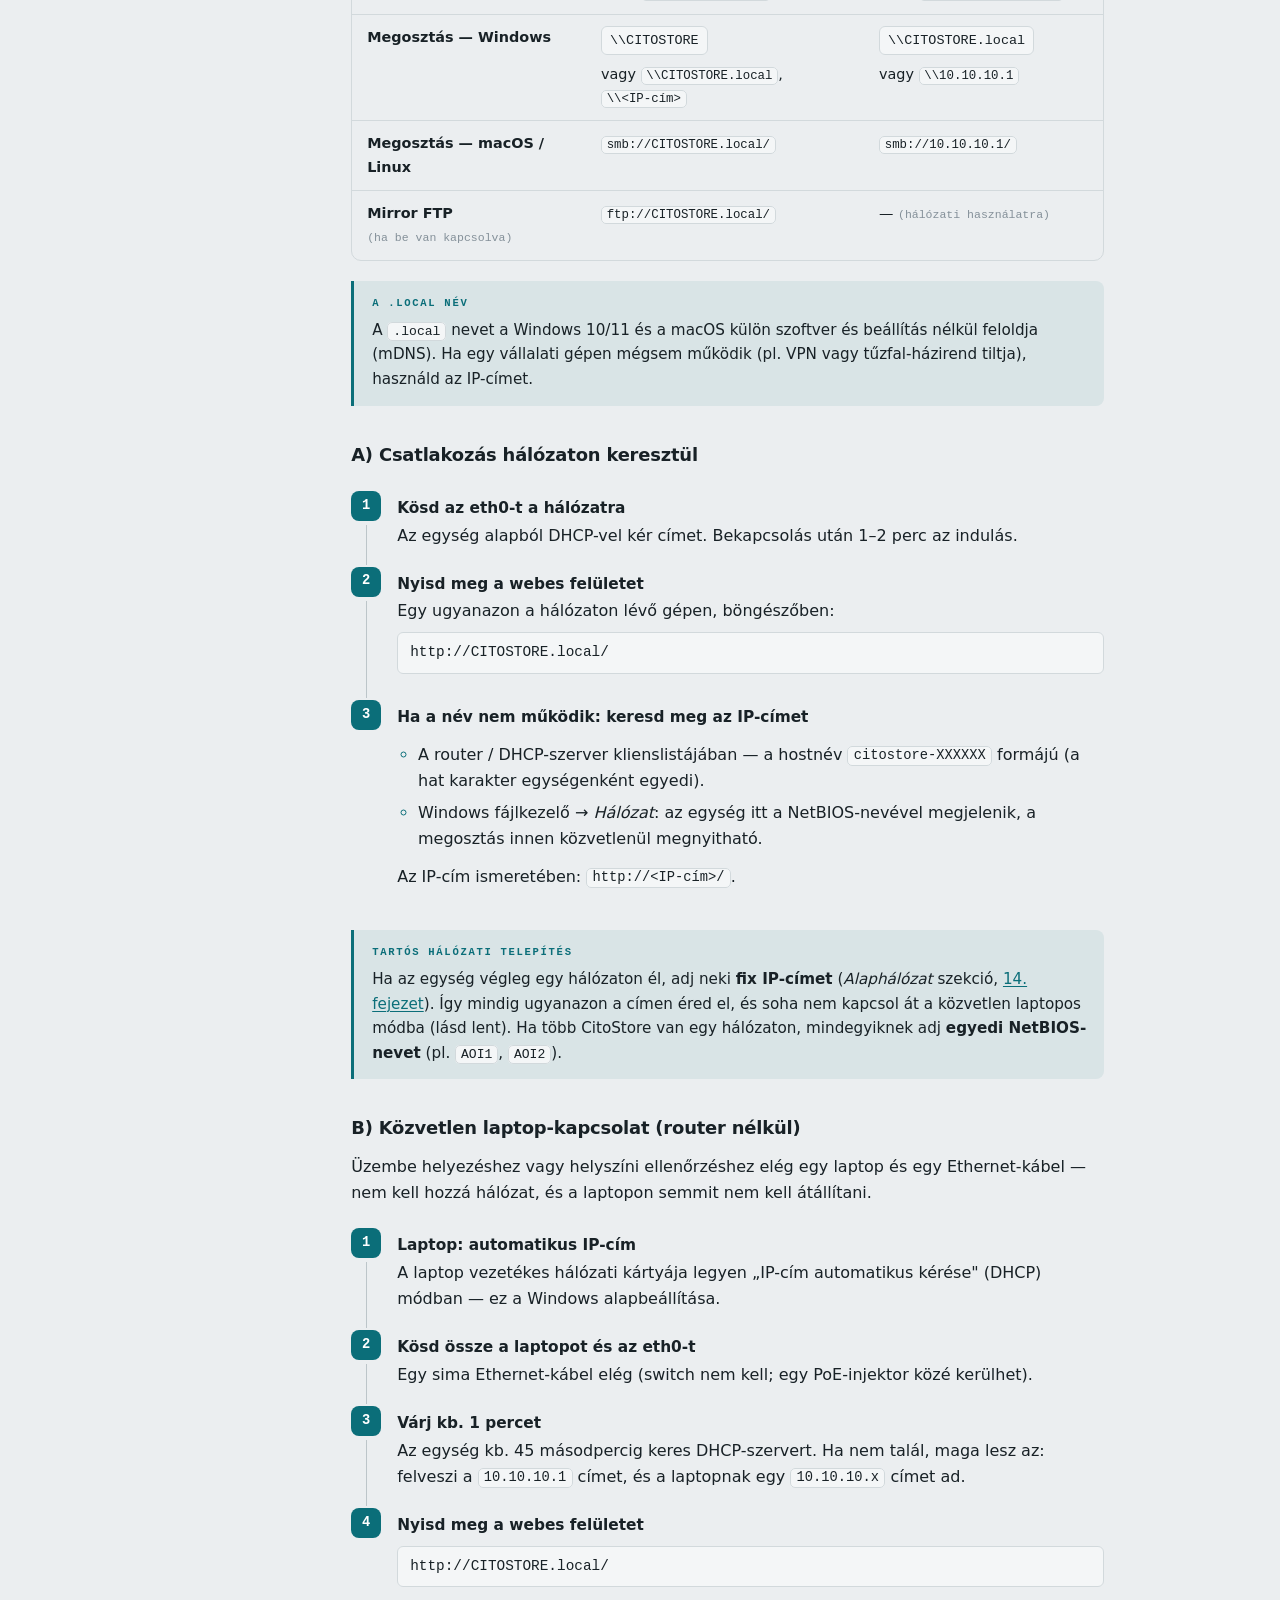
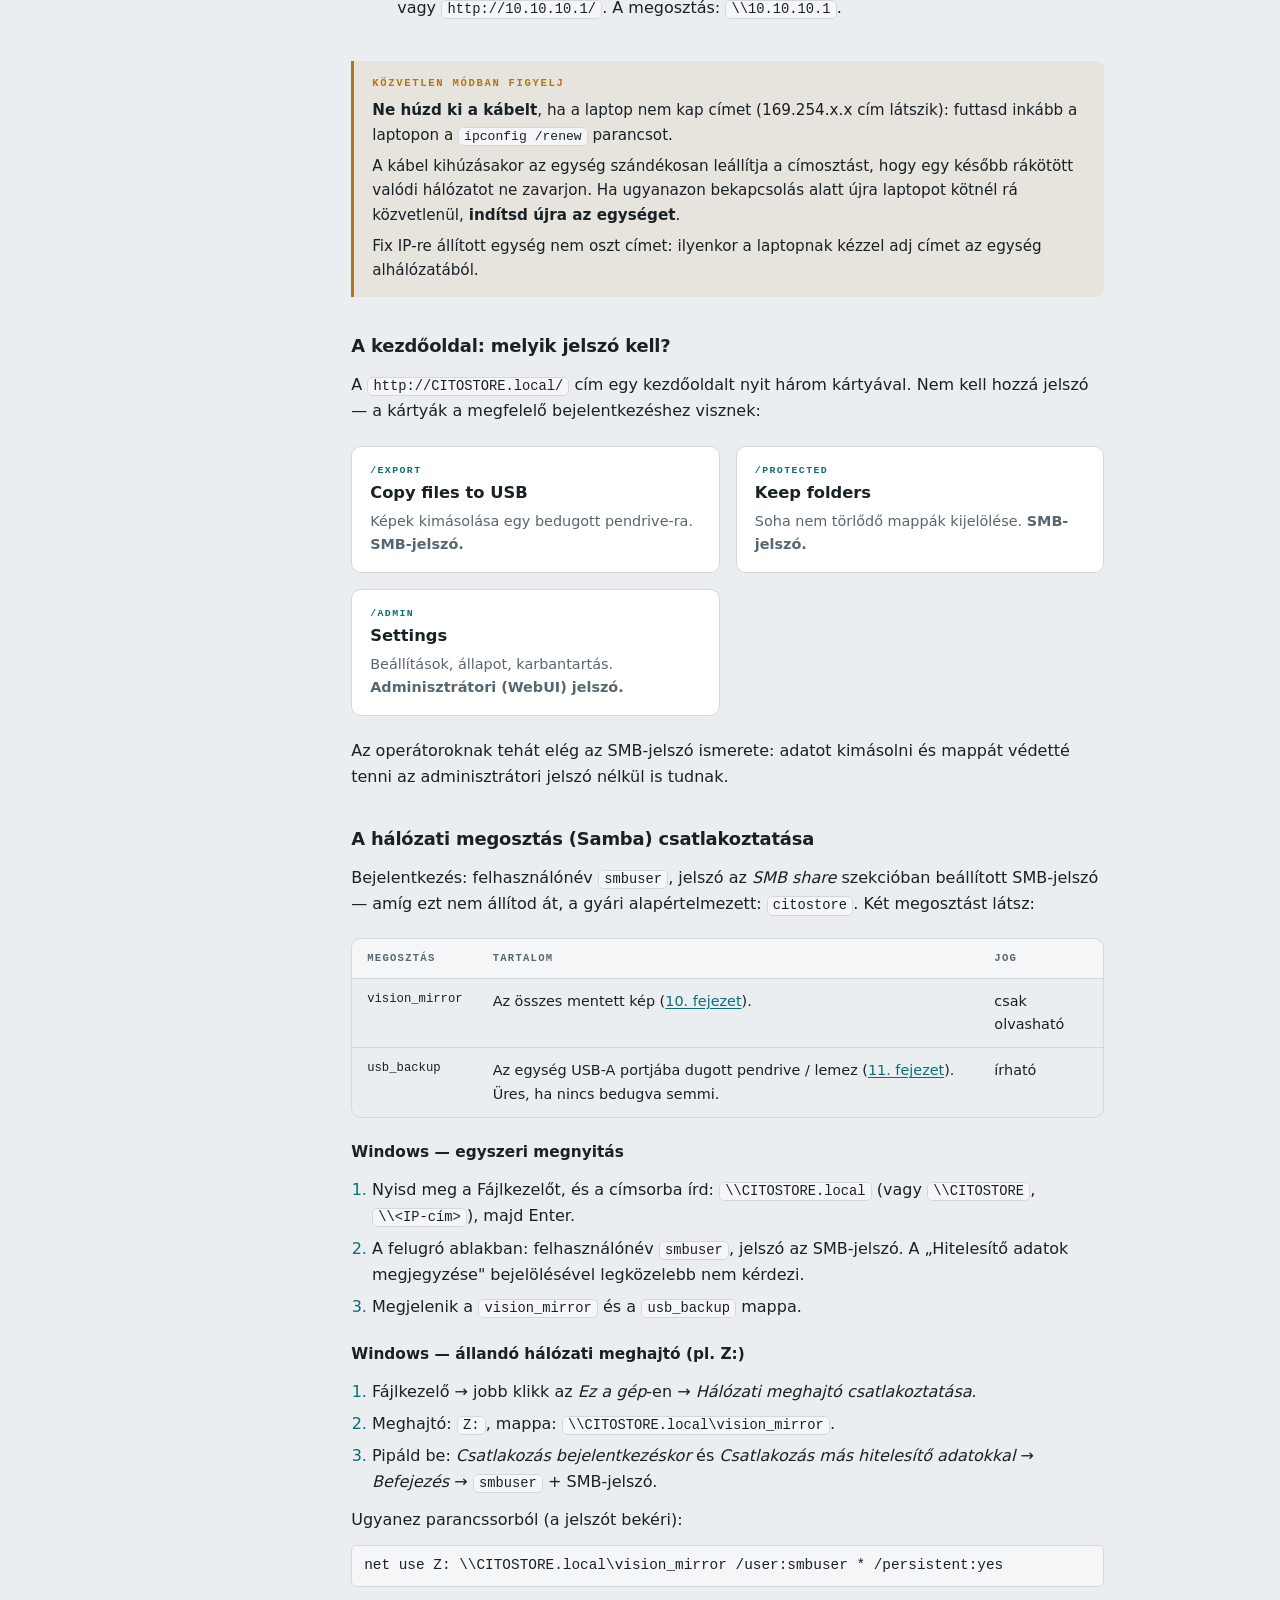
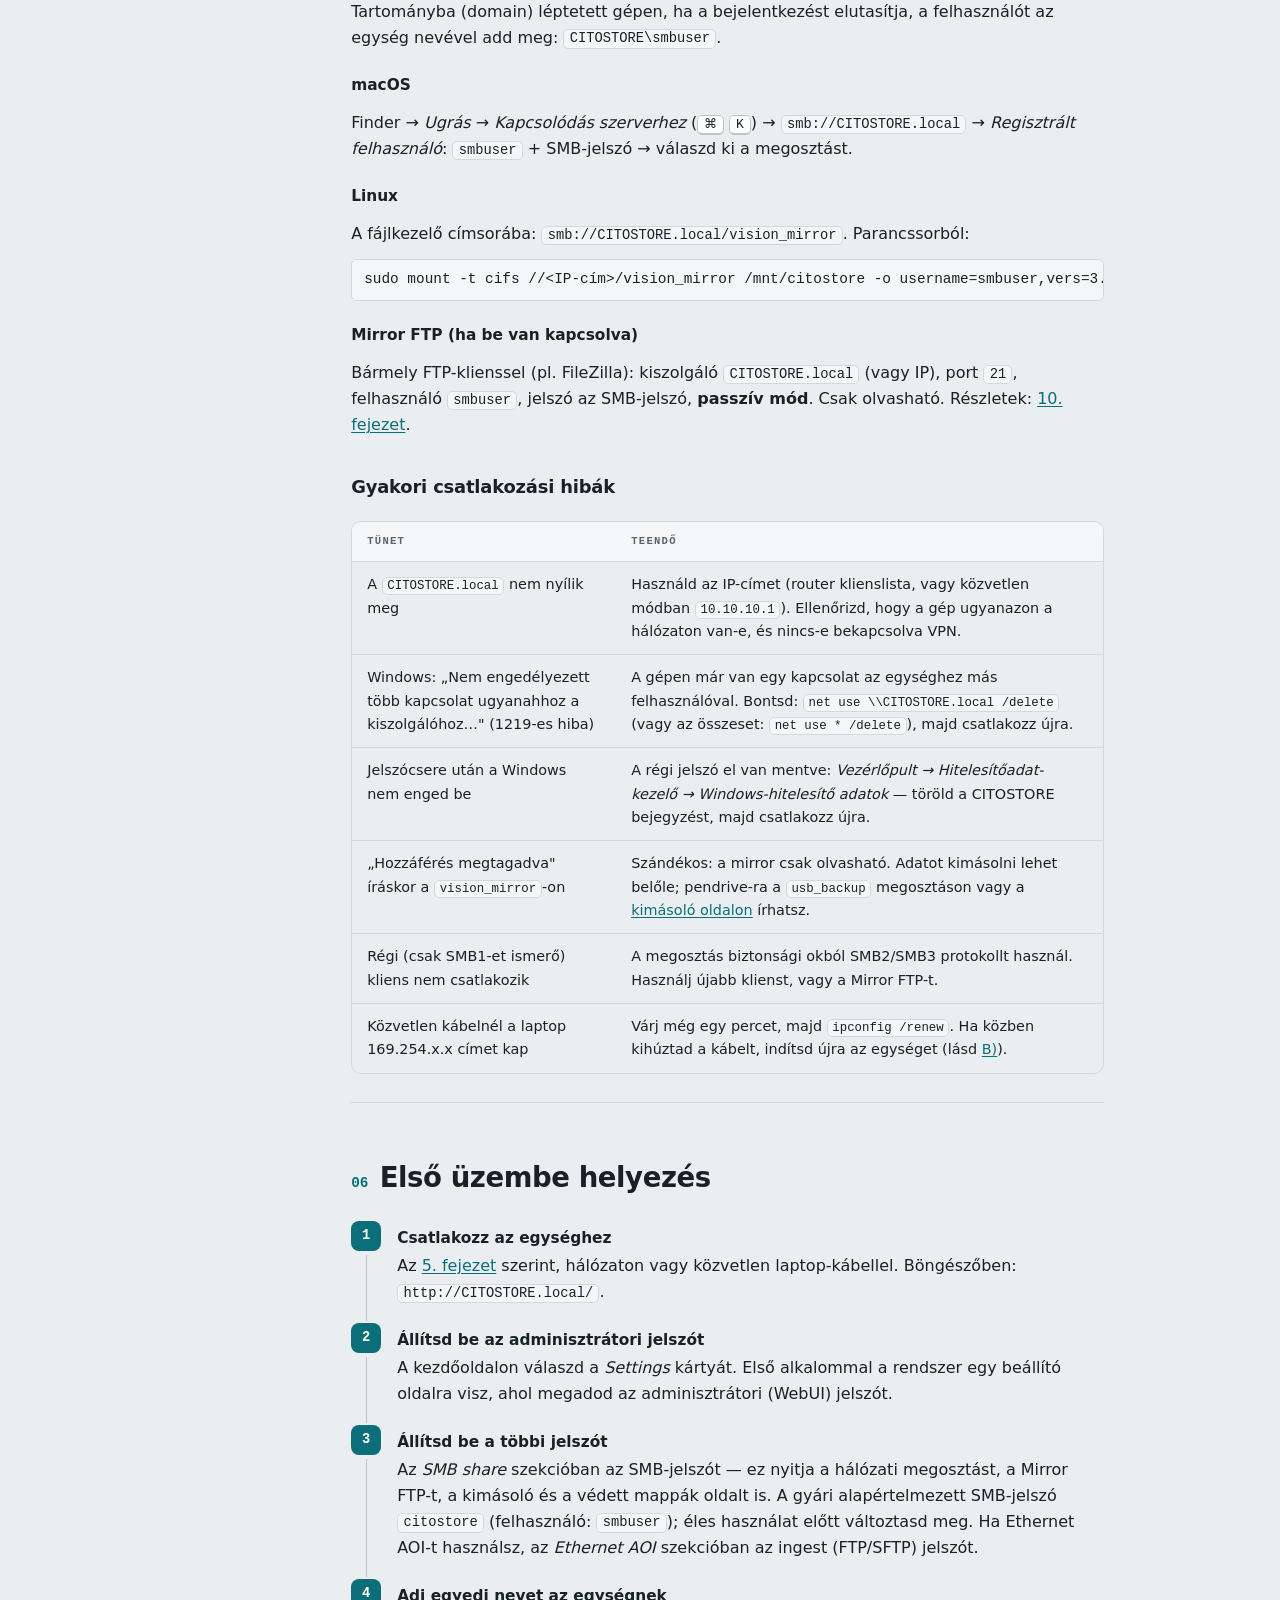
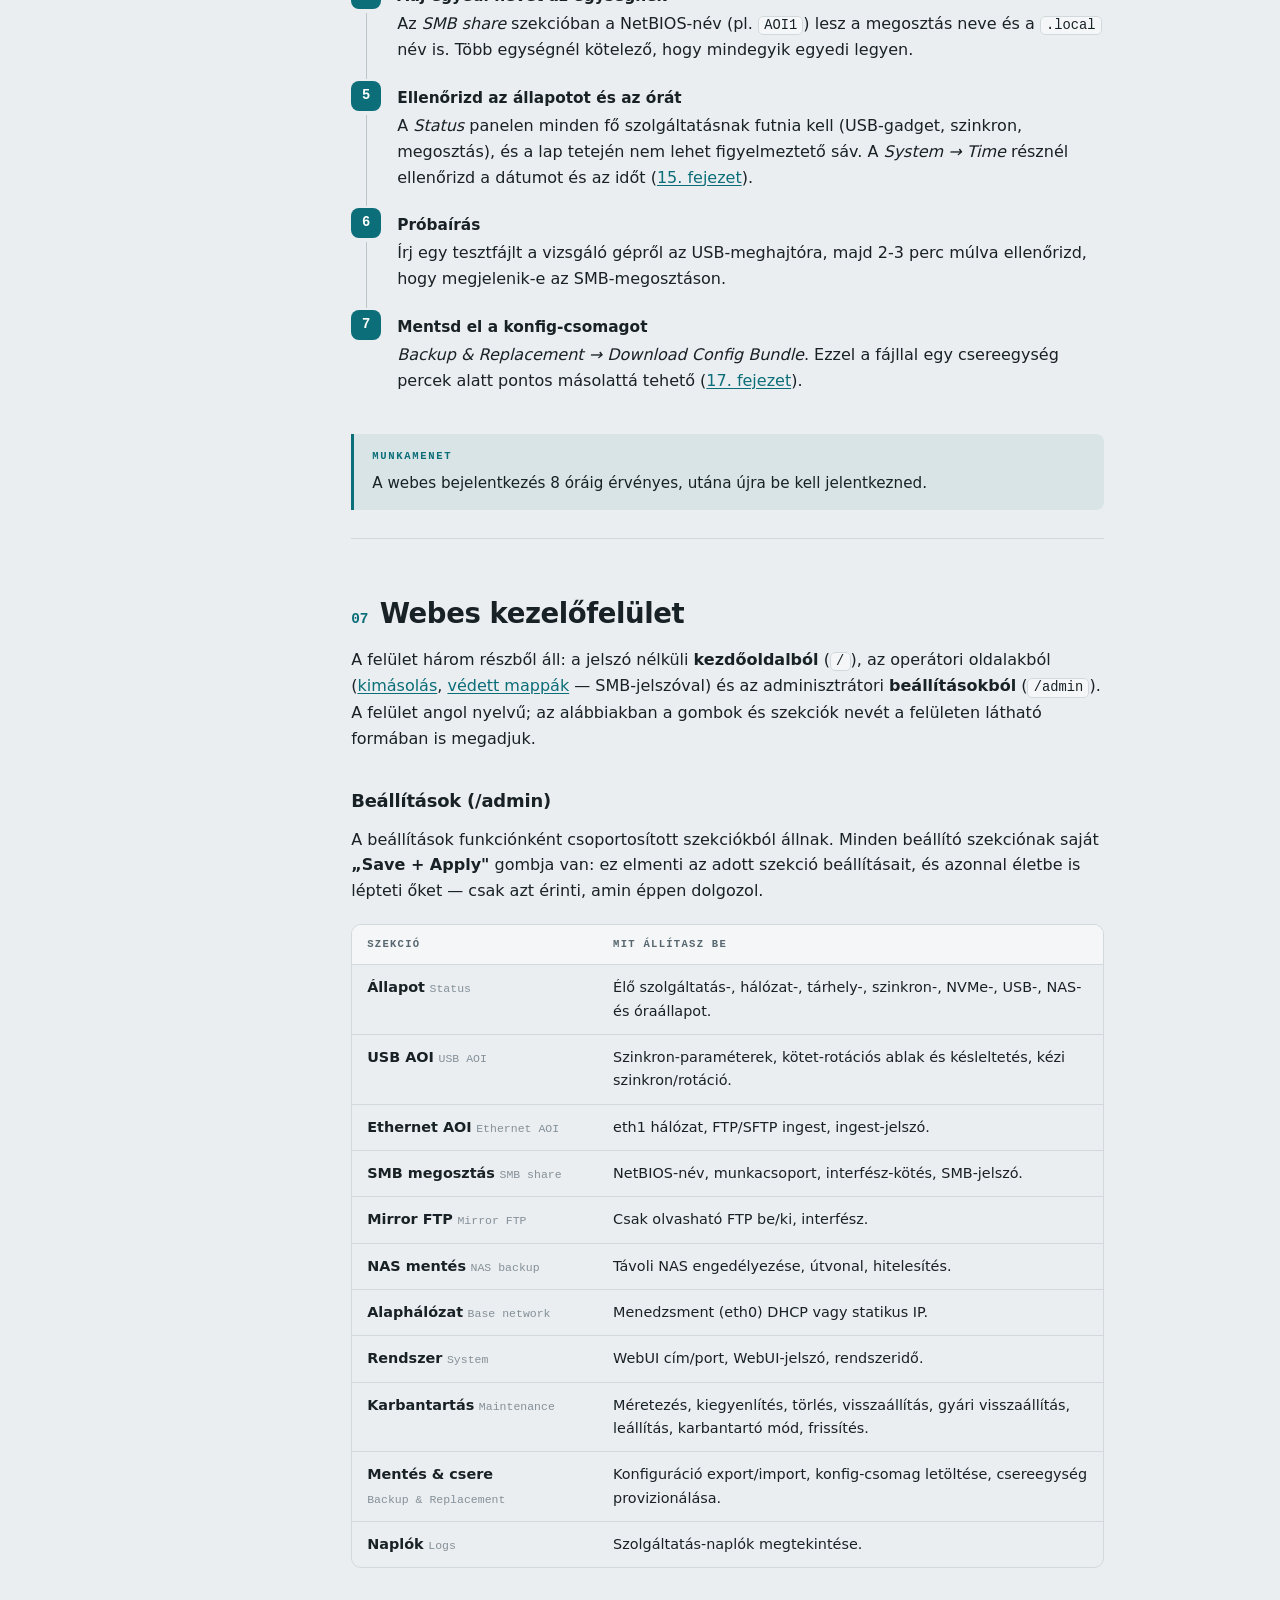
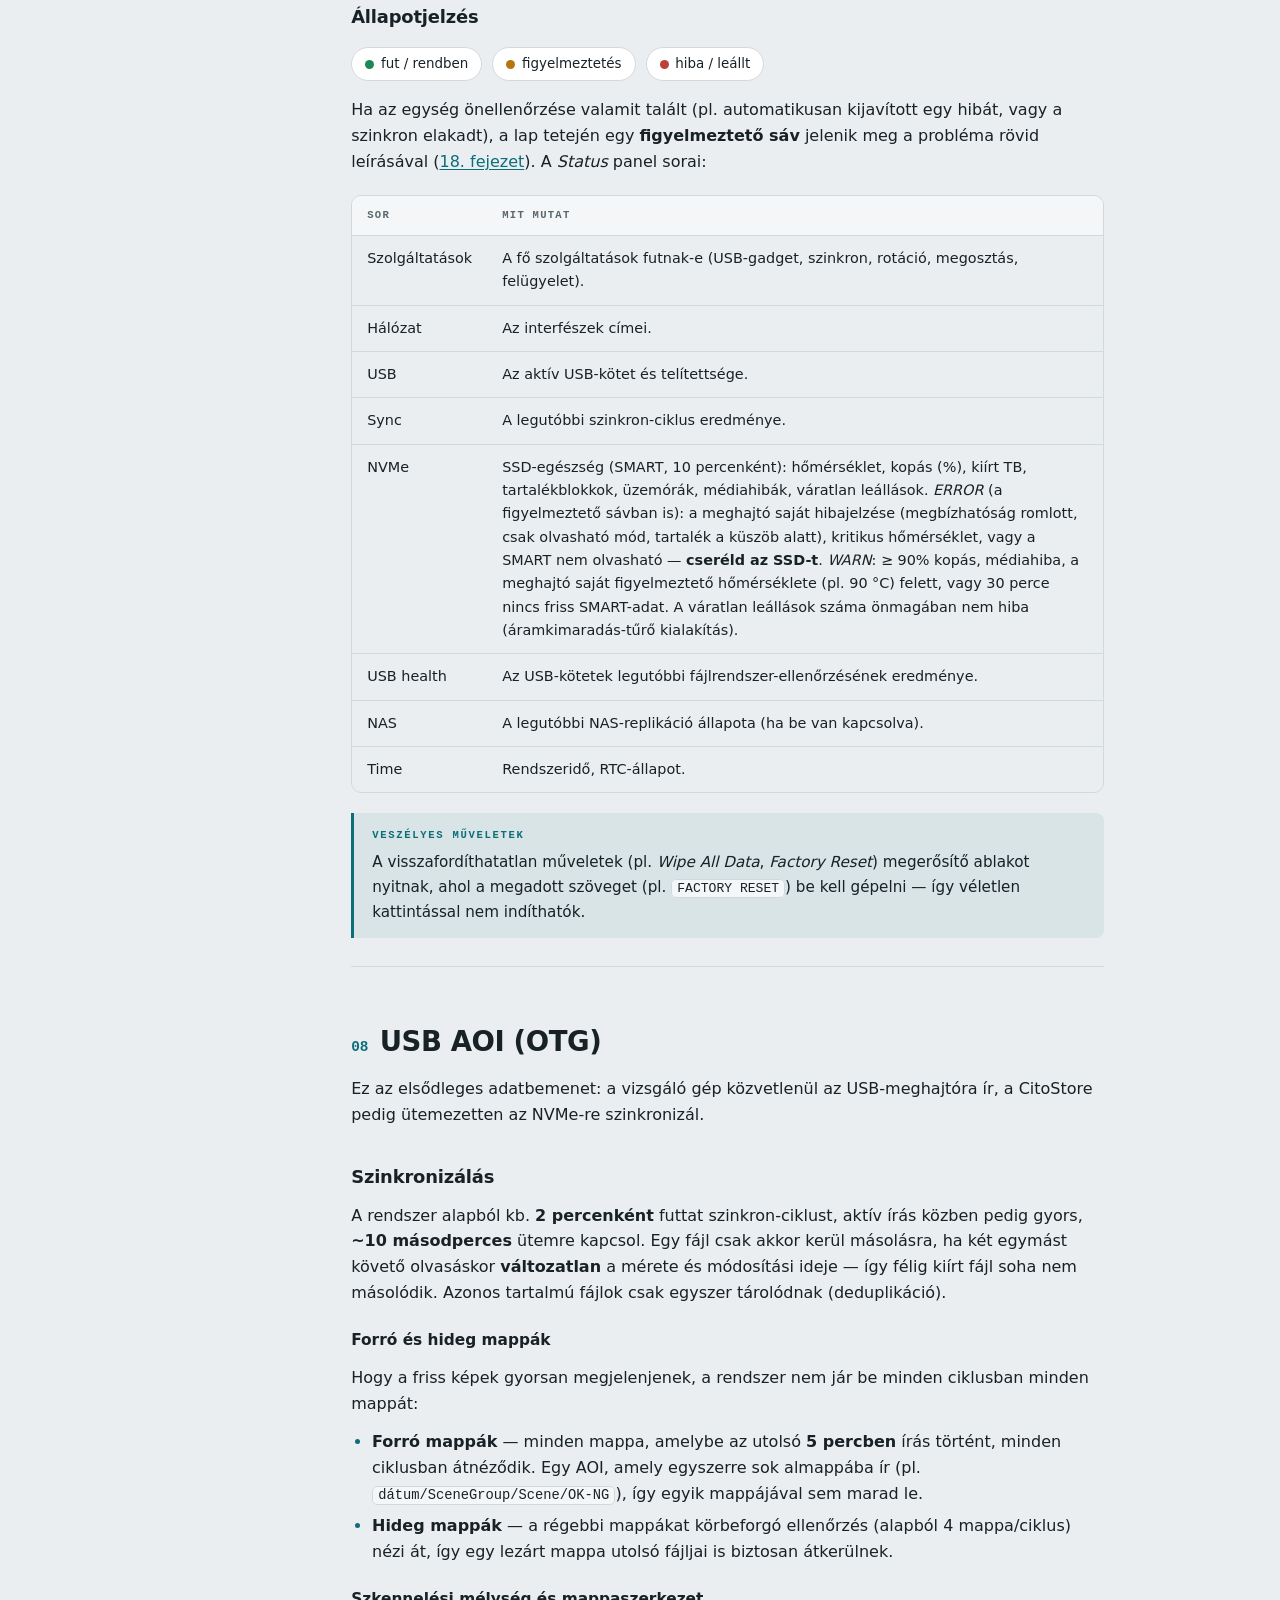
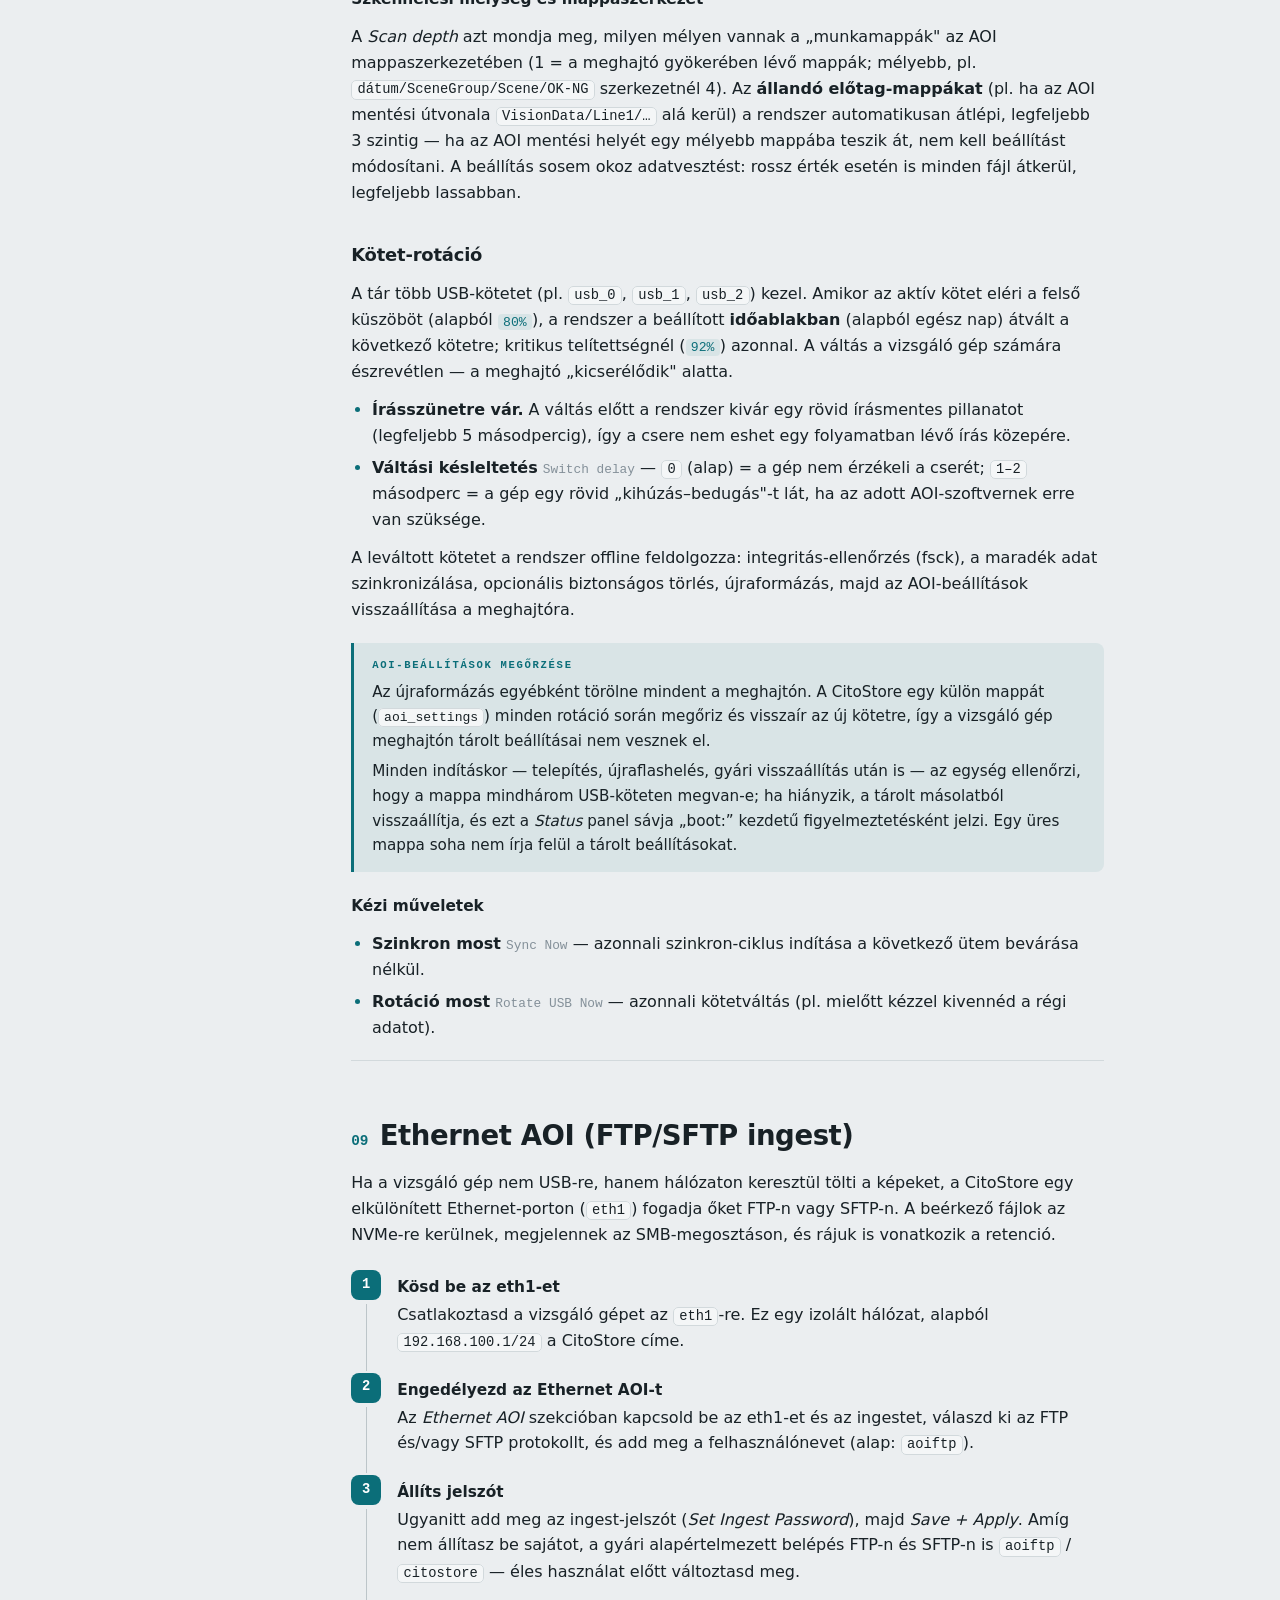
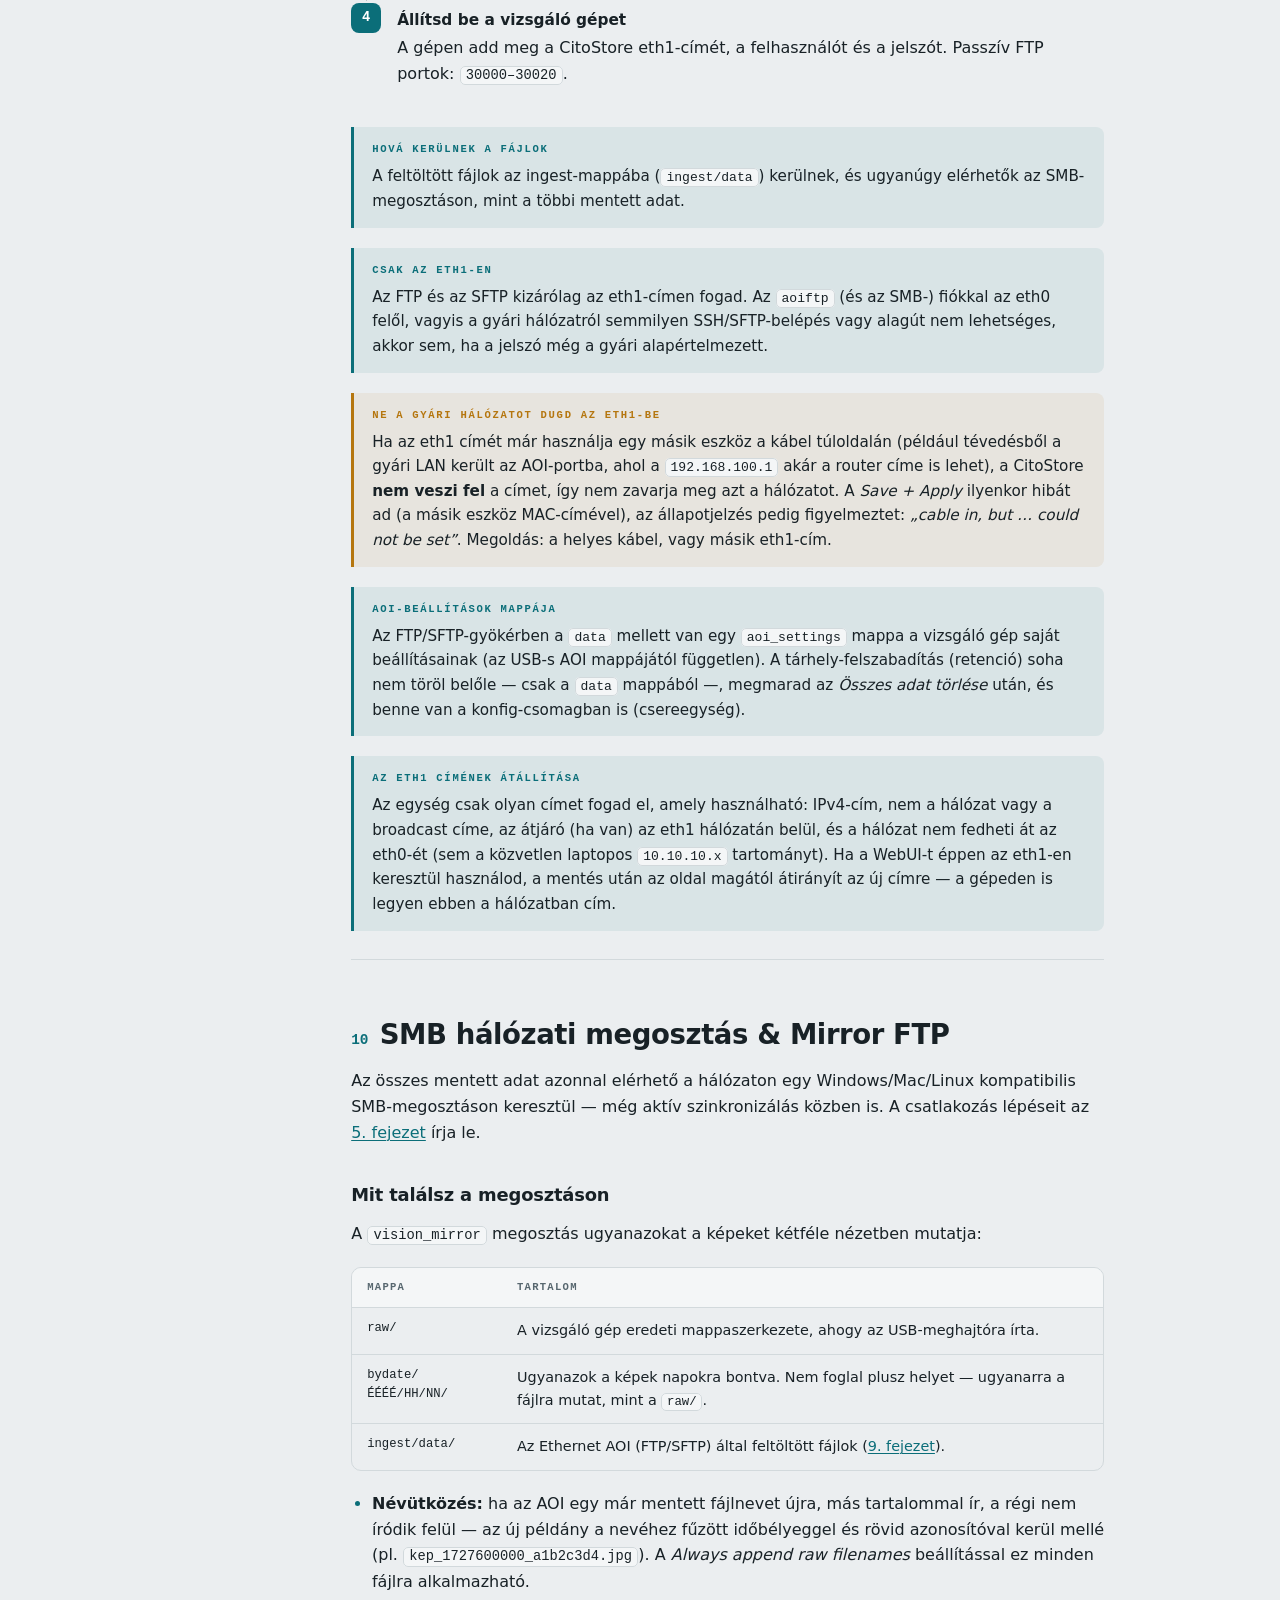
==== commit 69ce917b: "NVMe SMART: judged on the unit and shown in the health banner The SMART log was read every 10 min bu" ====
--- a/CitoStore_Felhasznaloi_Kezikonyv.html
+++ b/CitoStore_Felhasznaloi_Kezikonyv.html
@@ -698,7 +698,7 @@
           <tr><td>Hálózat</td><td>Az interfészek címei.</td></tr>
           <tr><td>USB</td><td>Az aktív USB-kötet és telítettsége.</td></tr>
           <tr><td>Sync</td><td>A legutóbbi szinkron-ciklus eredménye.</td></tr>
-          <tr><td>NVMe</td><td>SSD-egészség: hőmérséklet, kopás (%), üzemórák, médiahibák, váratlan leállások. <em>WARN</em>: ≥ 70 °C vagy ≥ 90% kopás; <em>ERROR</em>: médiahiba.</td></tr>
+          <tr><td>NVMe</td><td>SSD-egészség (SMART, 10 percenként): hőmérséklet, kopás (%), kiírt TB, tartalékblokkok, üzemórák, médiahibák, váratlan leállások. <em>ERROR</em> (a figyelmeztető sávban is): a meghajtó saját hibajelzése (megbízhatóság romlott, csak olvasható mód, tartalék a küszöb alatt), kritikus hőmérséklet, vagy a SMART nem olvasható — <strong>cseréld az SSD-t</strong>. <em>WARN</em>: ≥ 90% kopás, médiahiba, a meghajtó saját figyelmeztető hőmérséklete (pl. 90 °C) felett, vagy 30 perce nincs friss SMART-adat. A váratlan leállások száma önmagában nem hiba (áramkimaradás-tűrő kialakítás).</td></tr>
           <tr><td>USB health</td><td>Az USB-kötetek legutóbbi fájlrendszer-ellenőrzésének eredménye.</td></tr>
           <tr><td>NAS</td><td>A legutóbbi NAS-replikáció állapota (ha be van kapcsolva).</td></tr>
           <tr><td>Time</td><td>Rendszeridő, RTC-állapot.</td></tr>
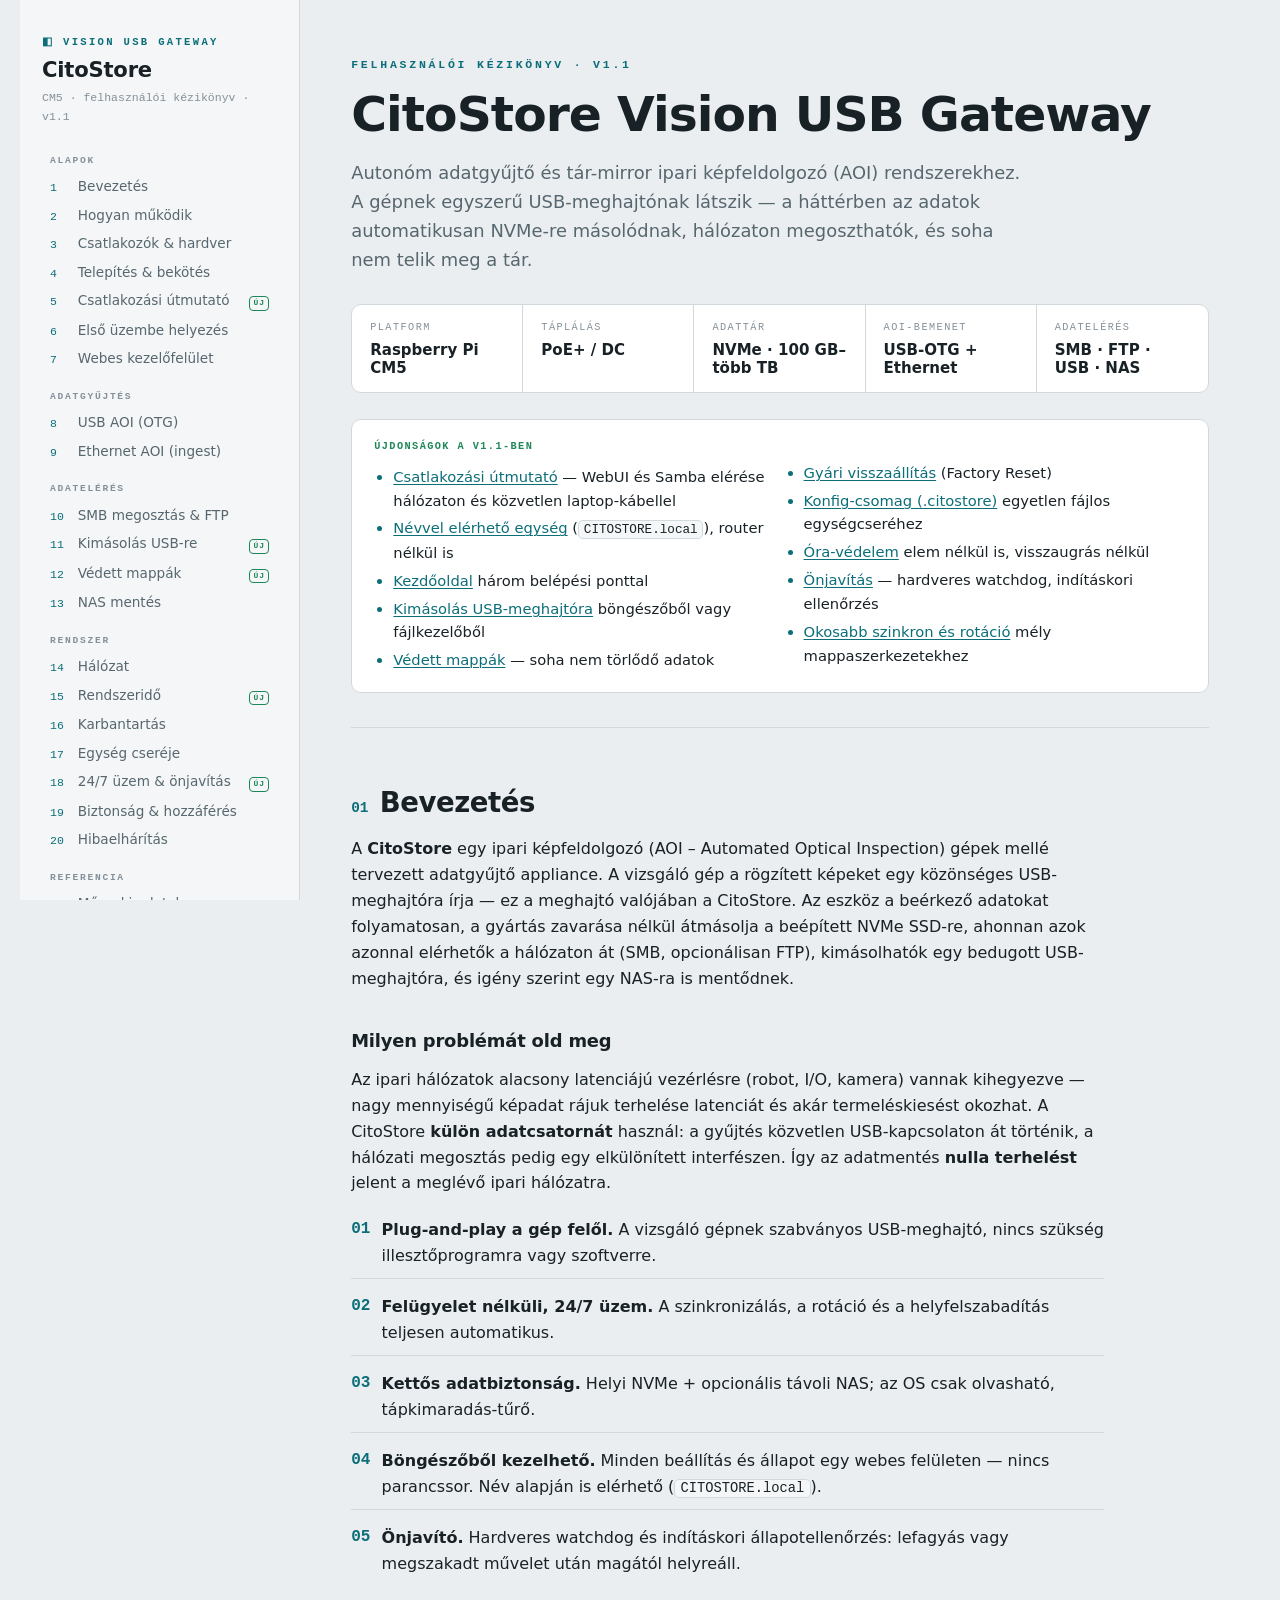
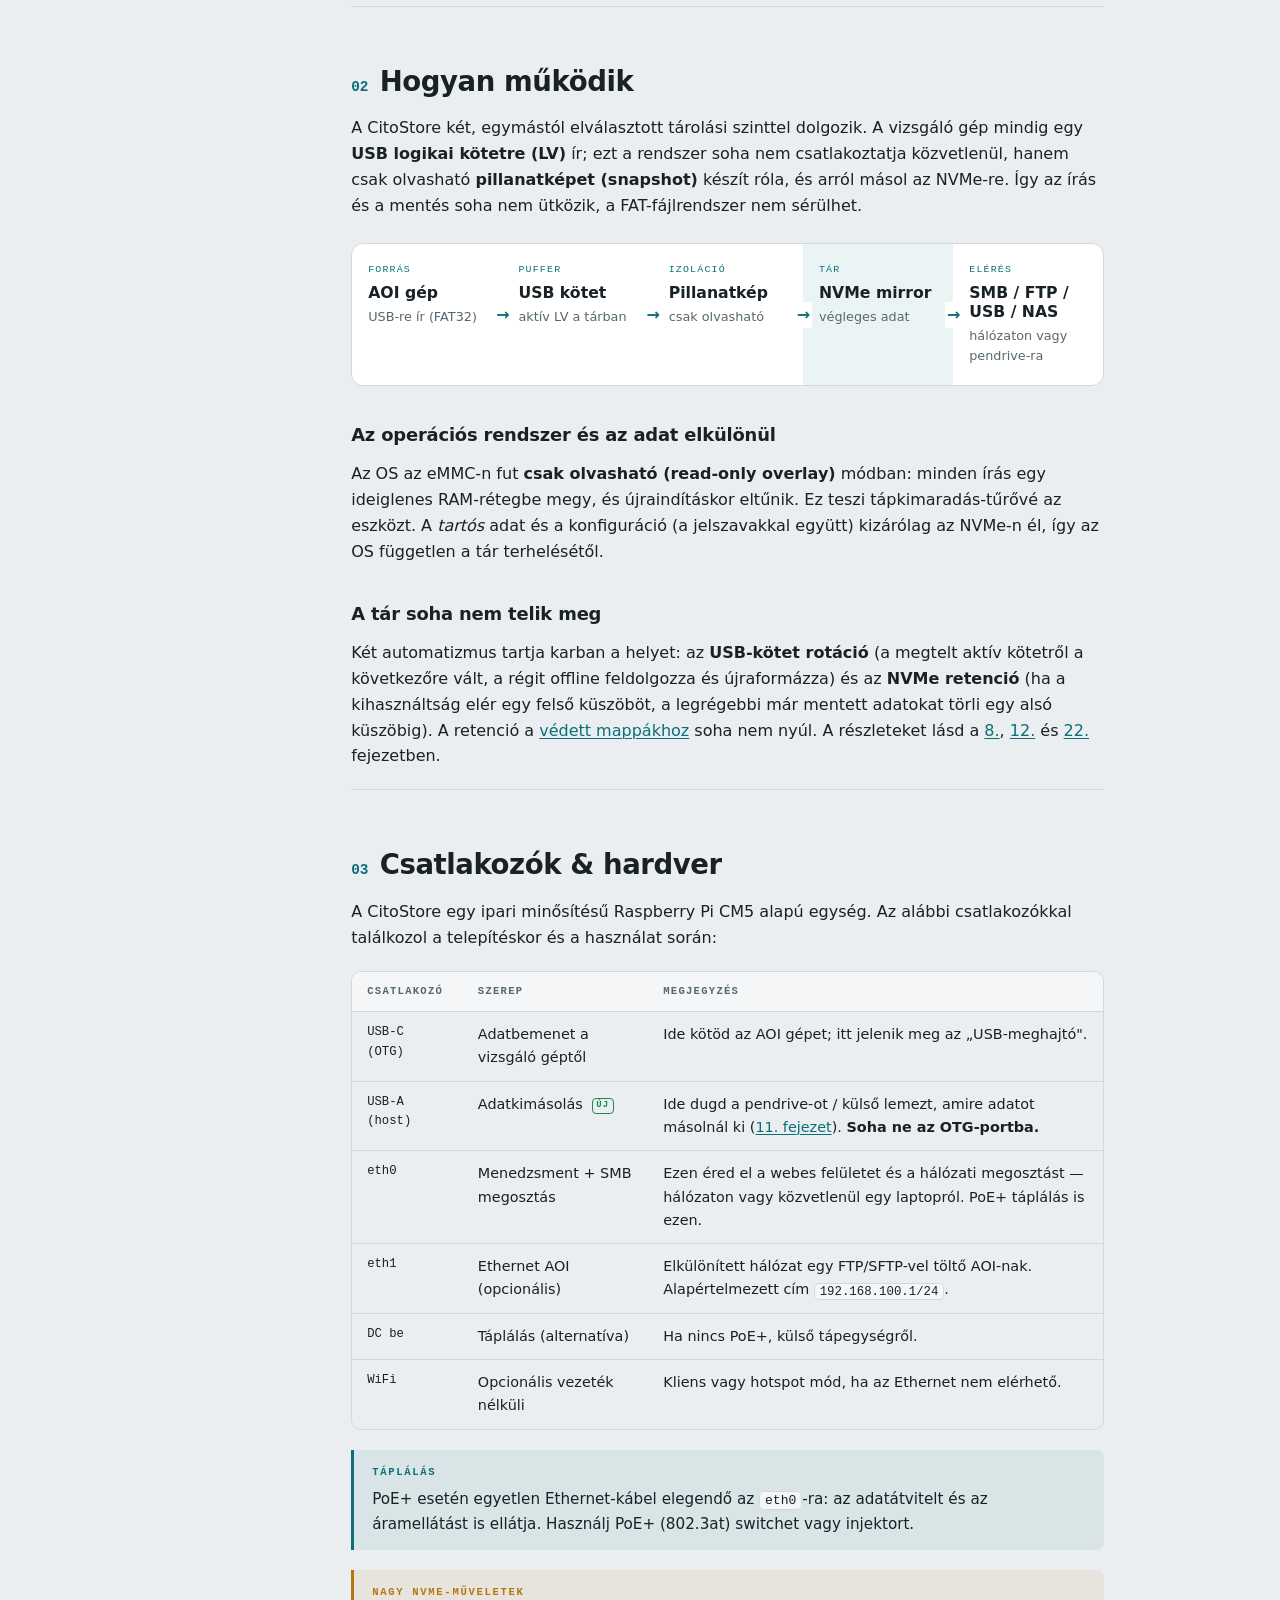
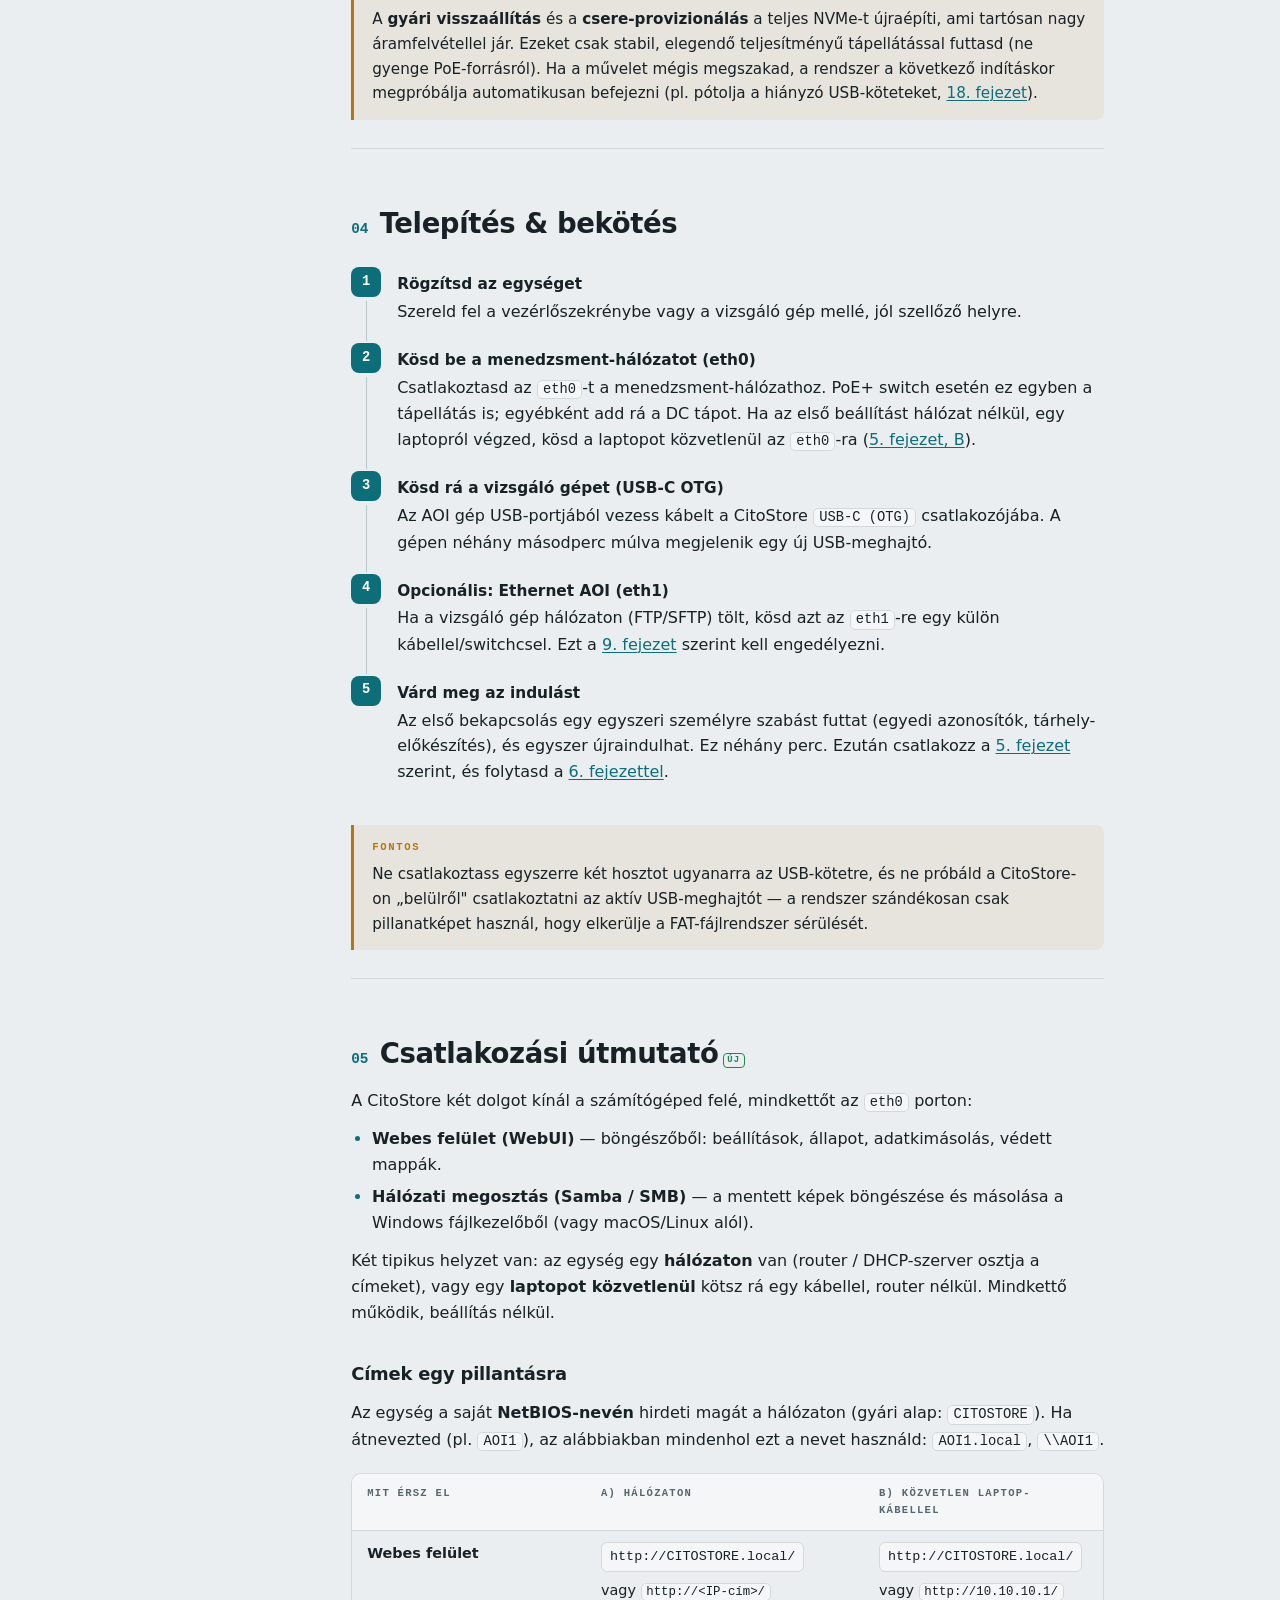
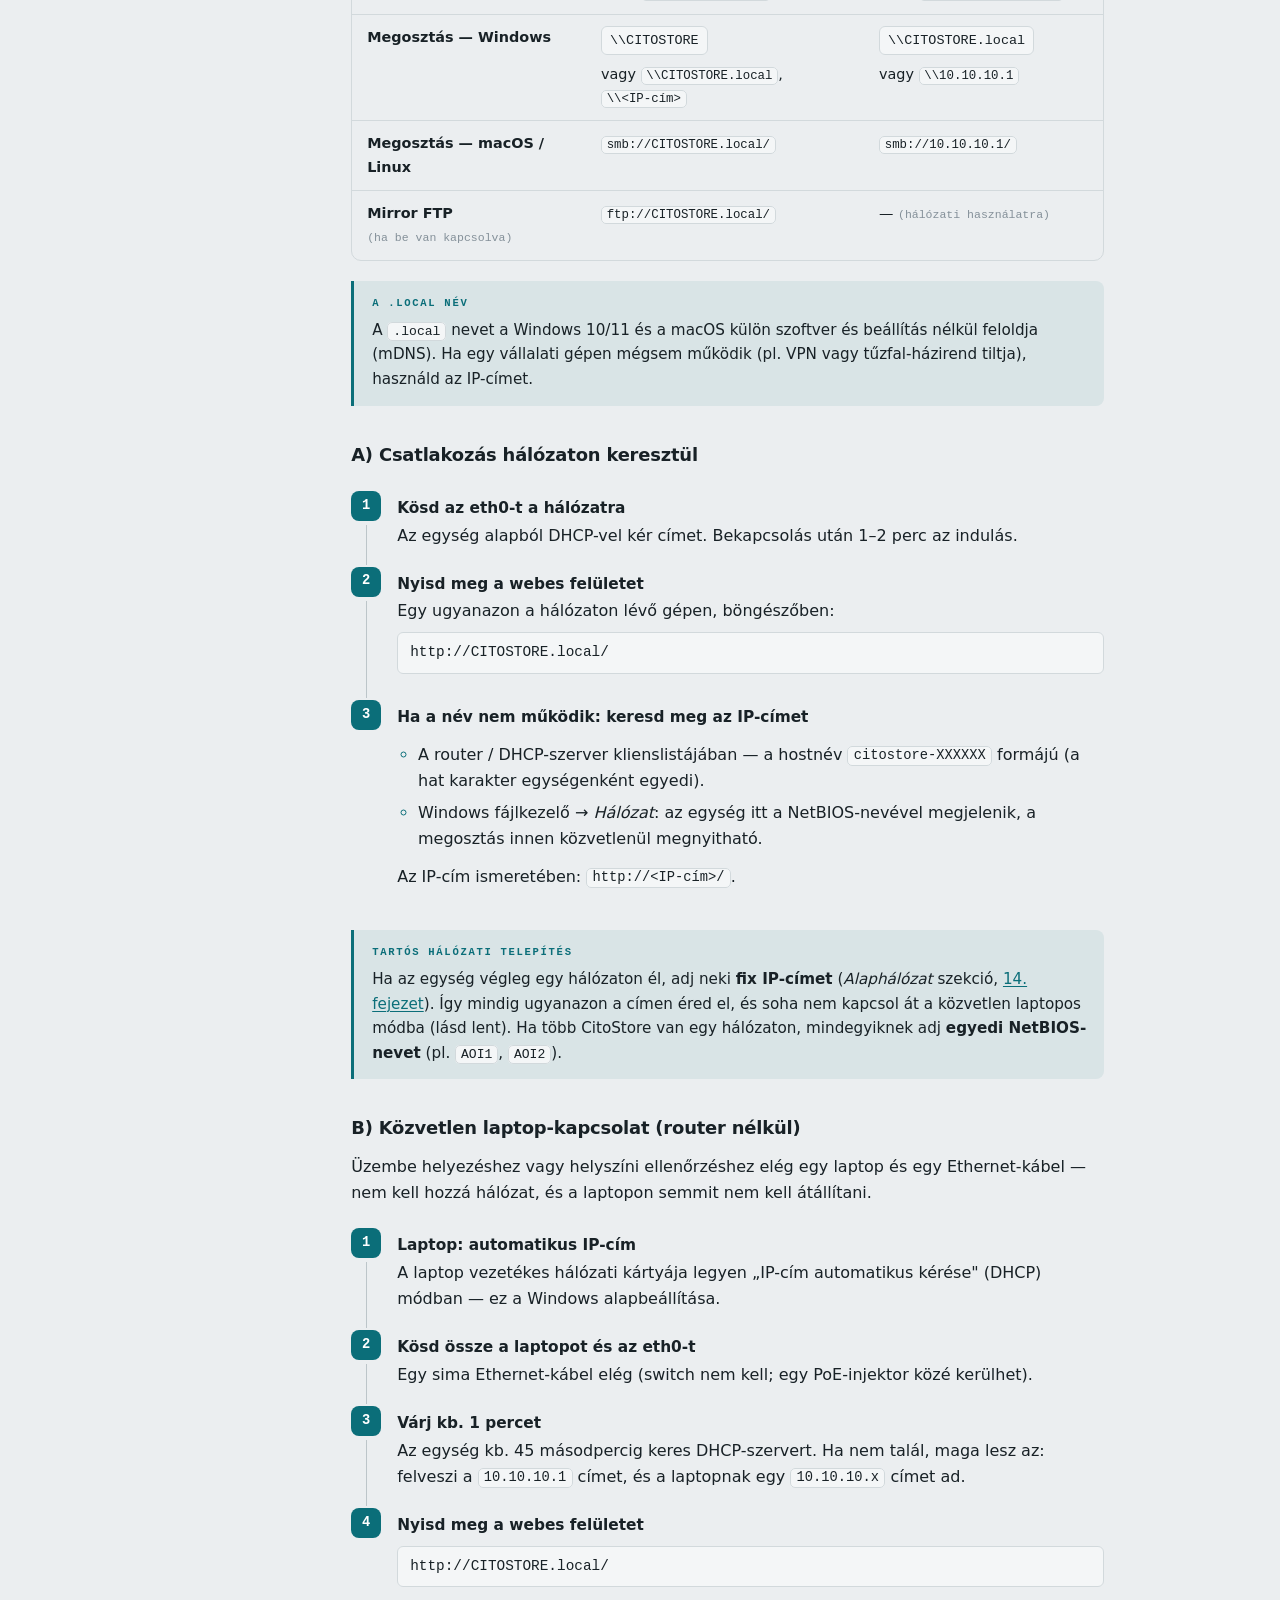
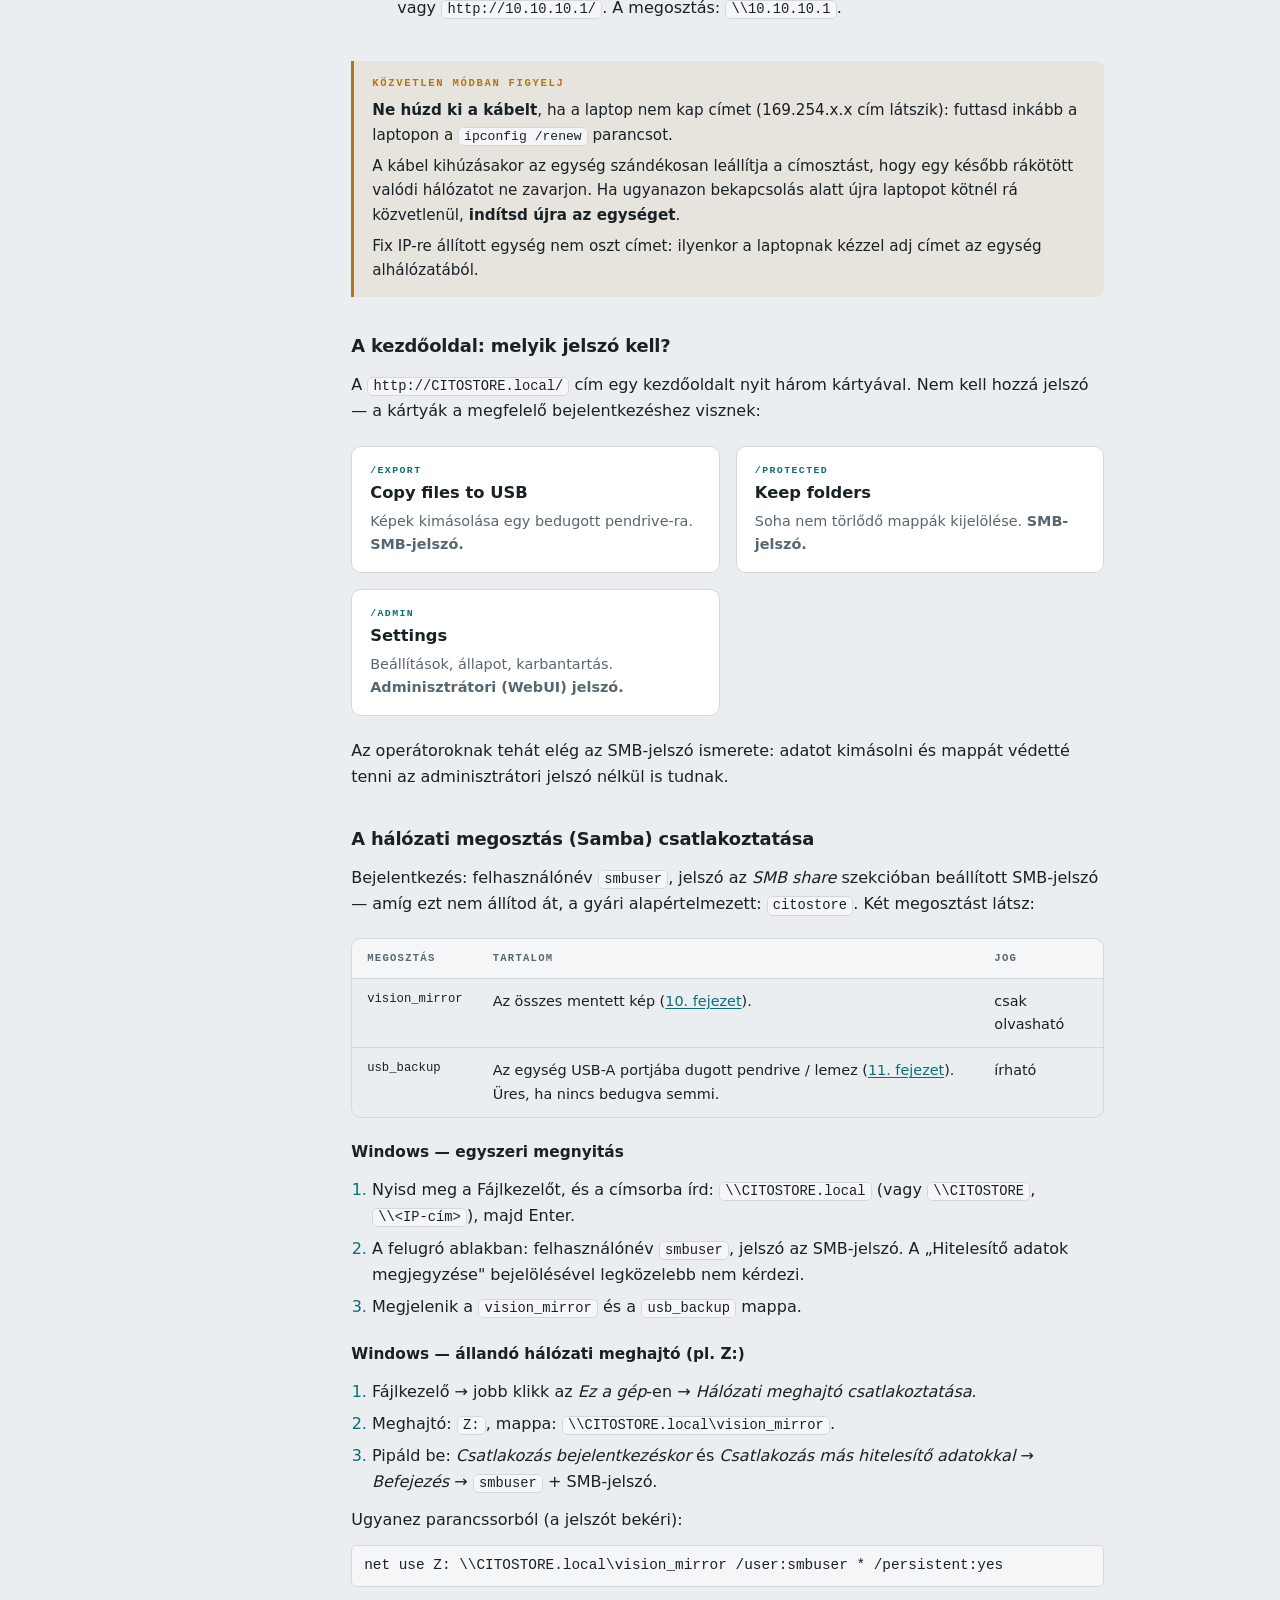
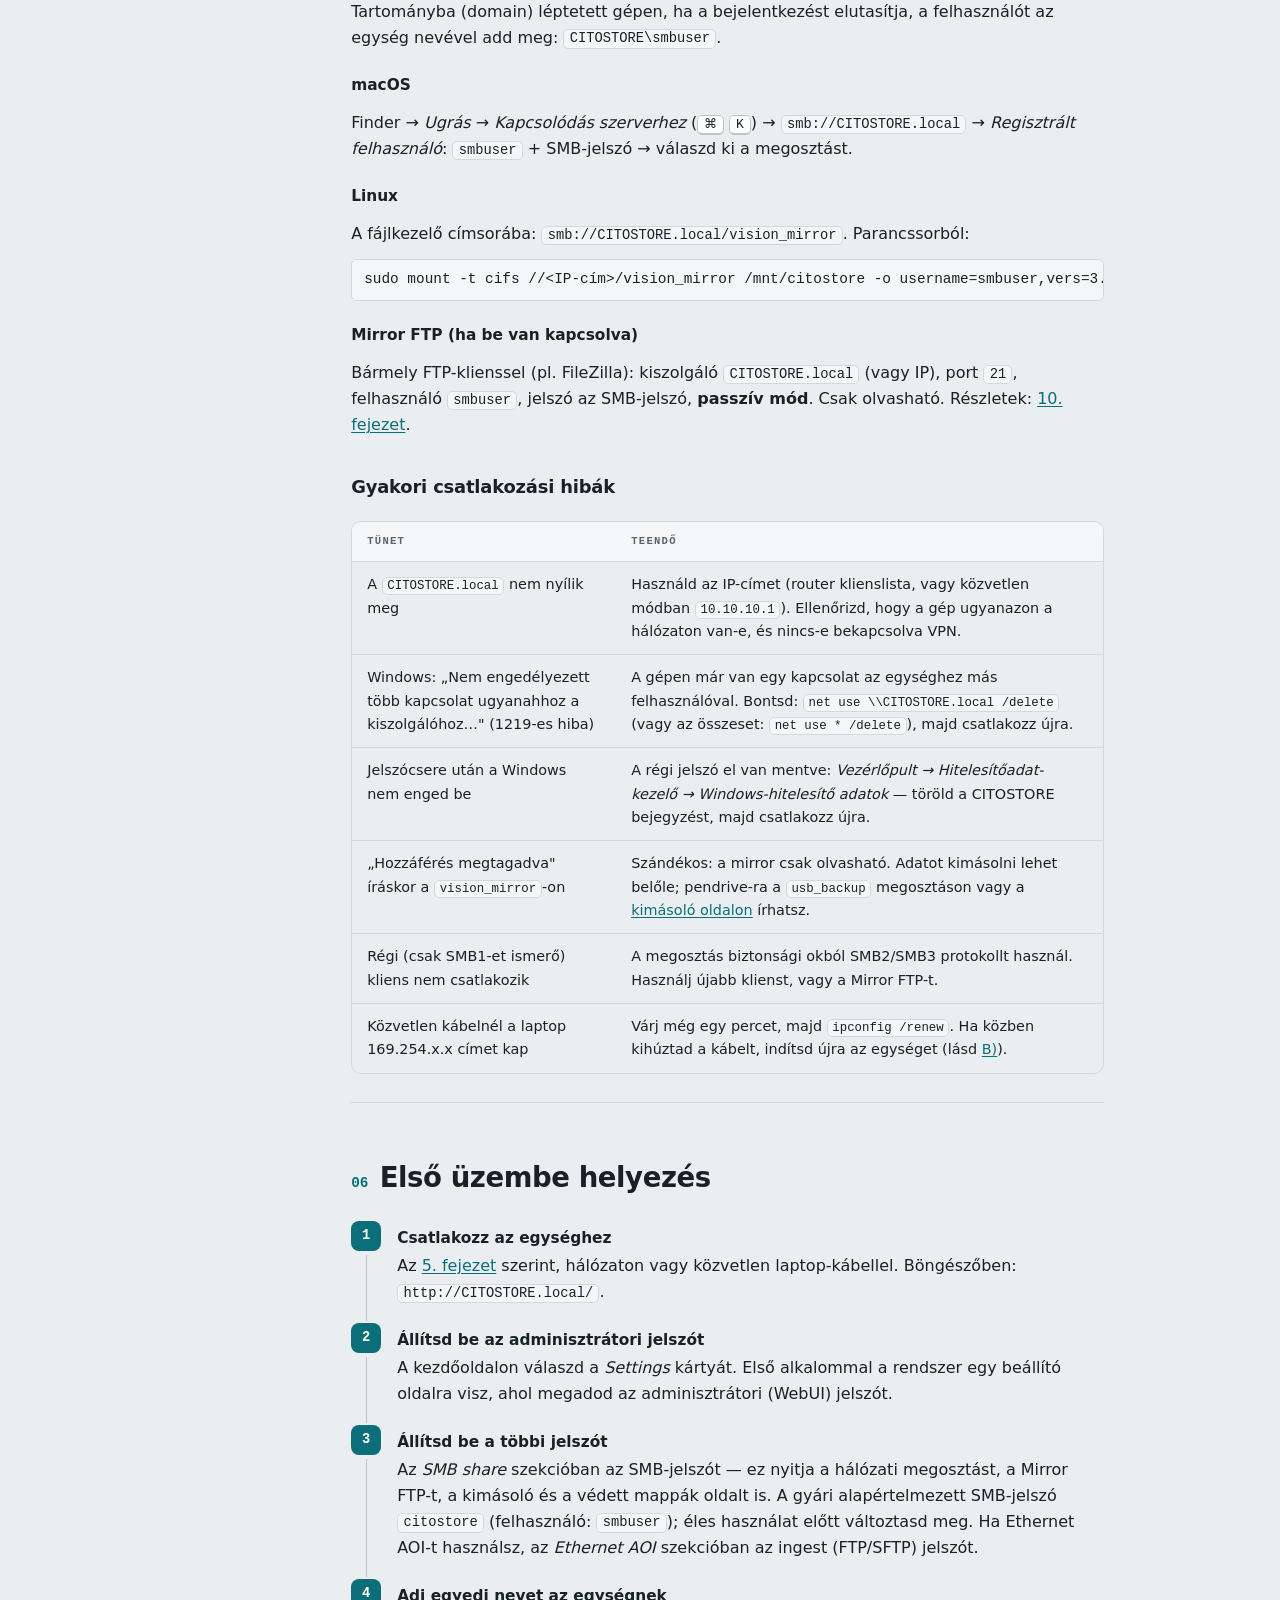
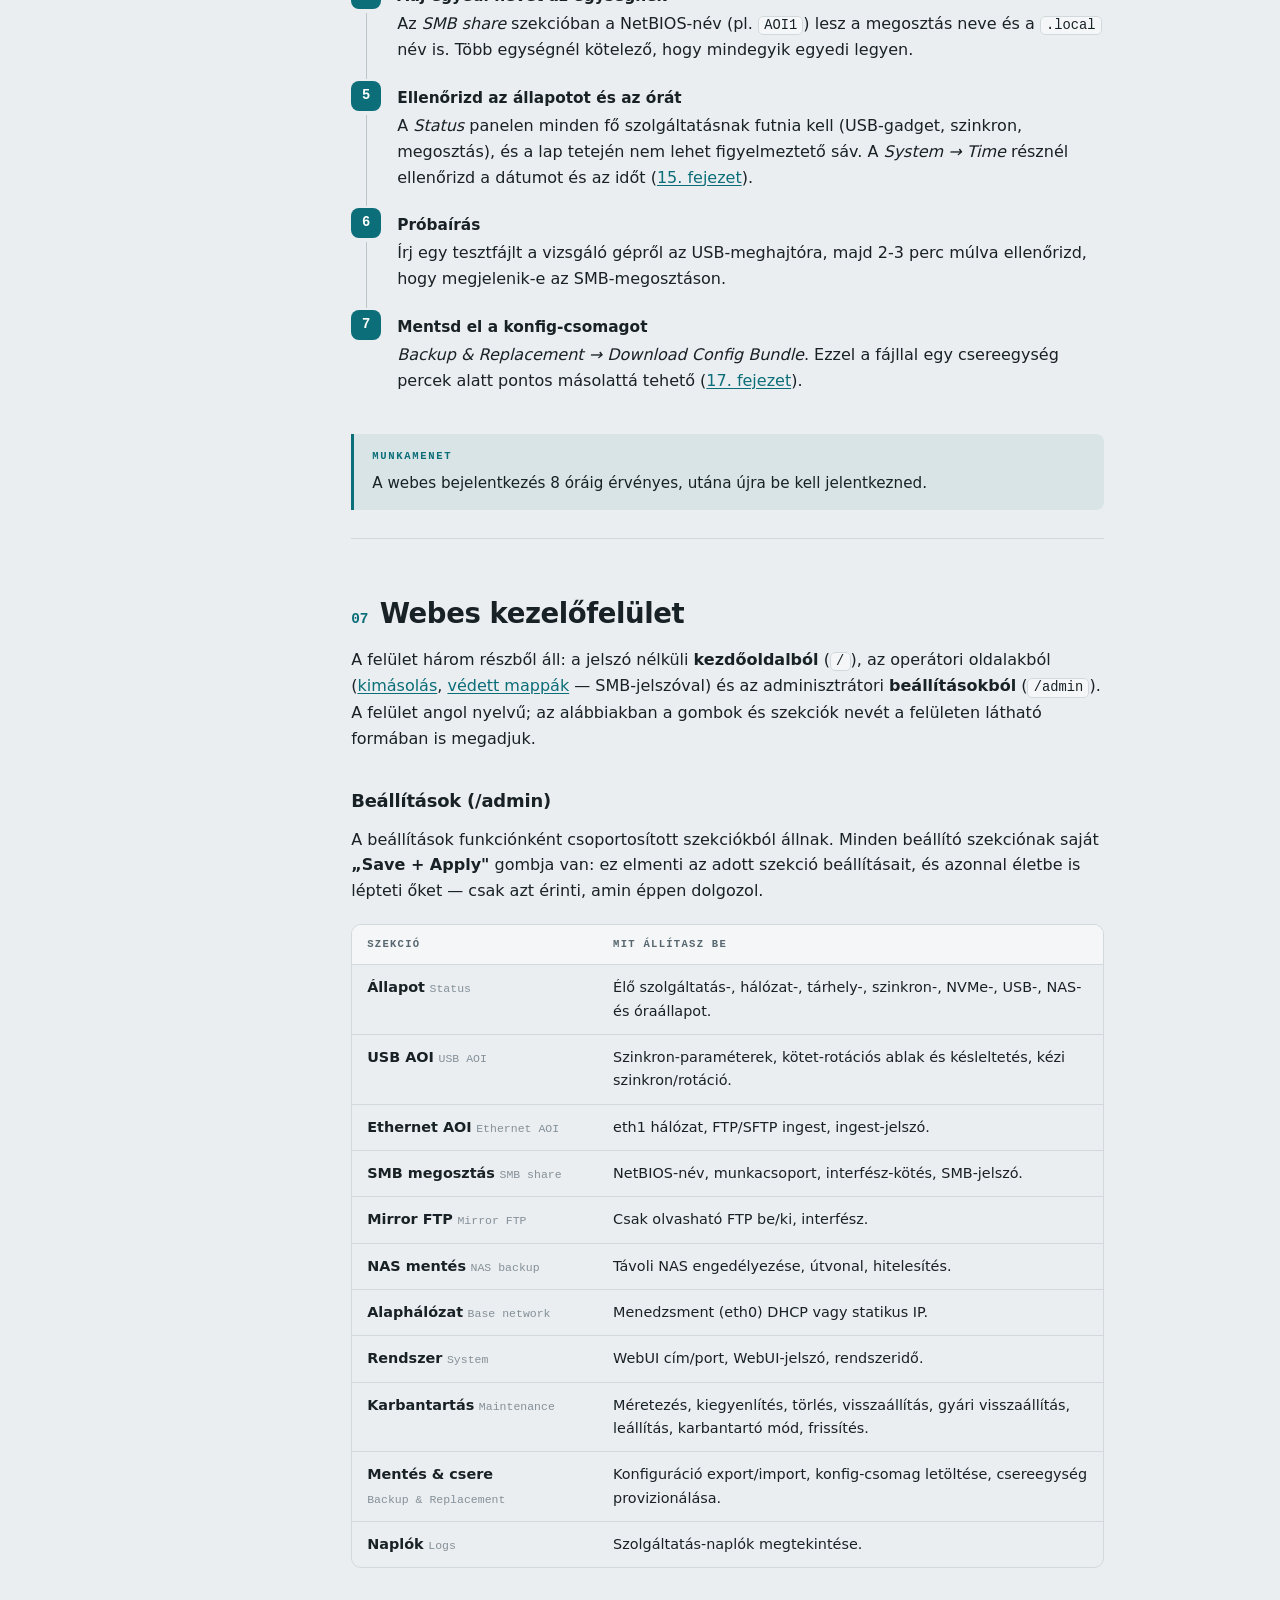
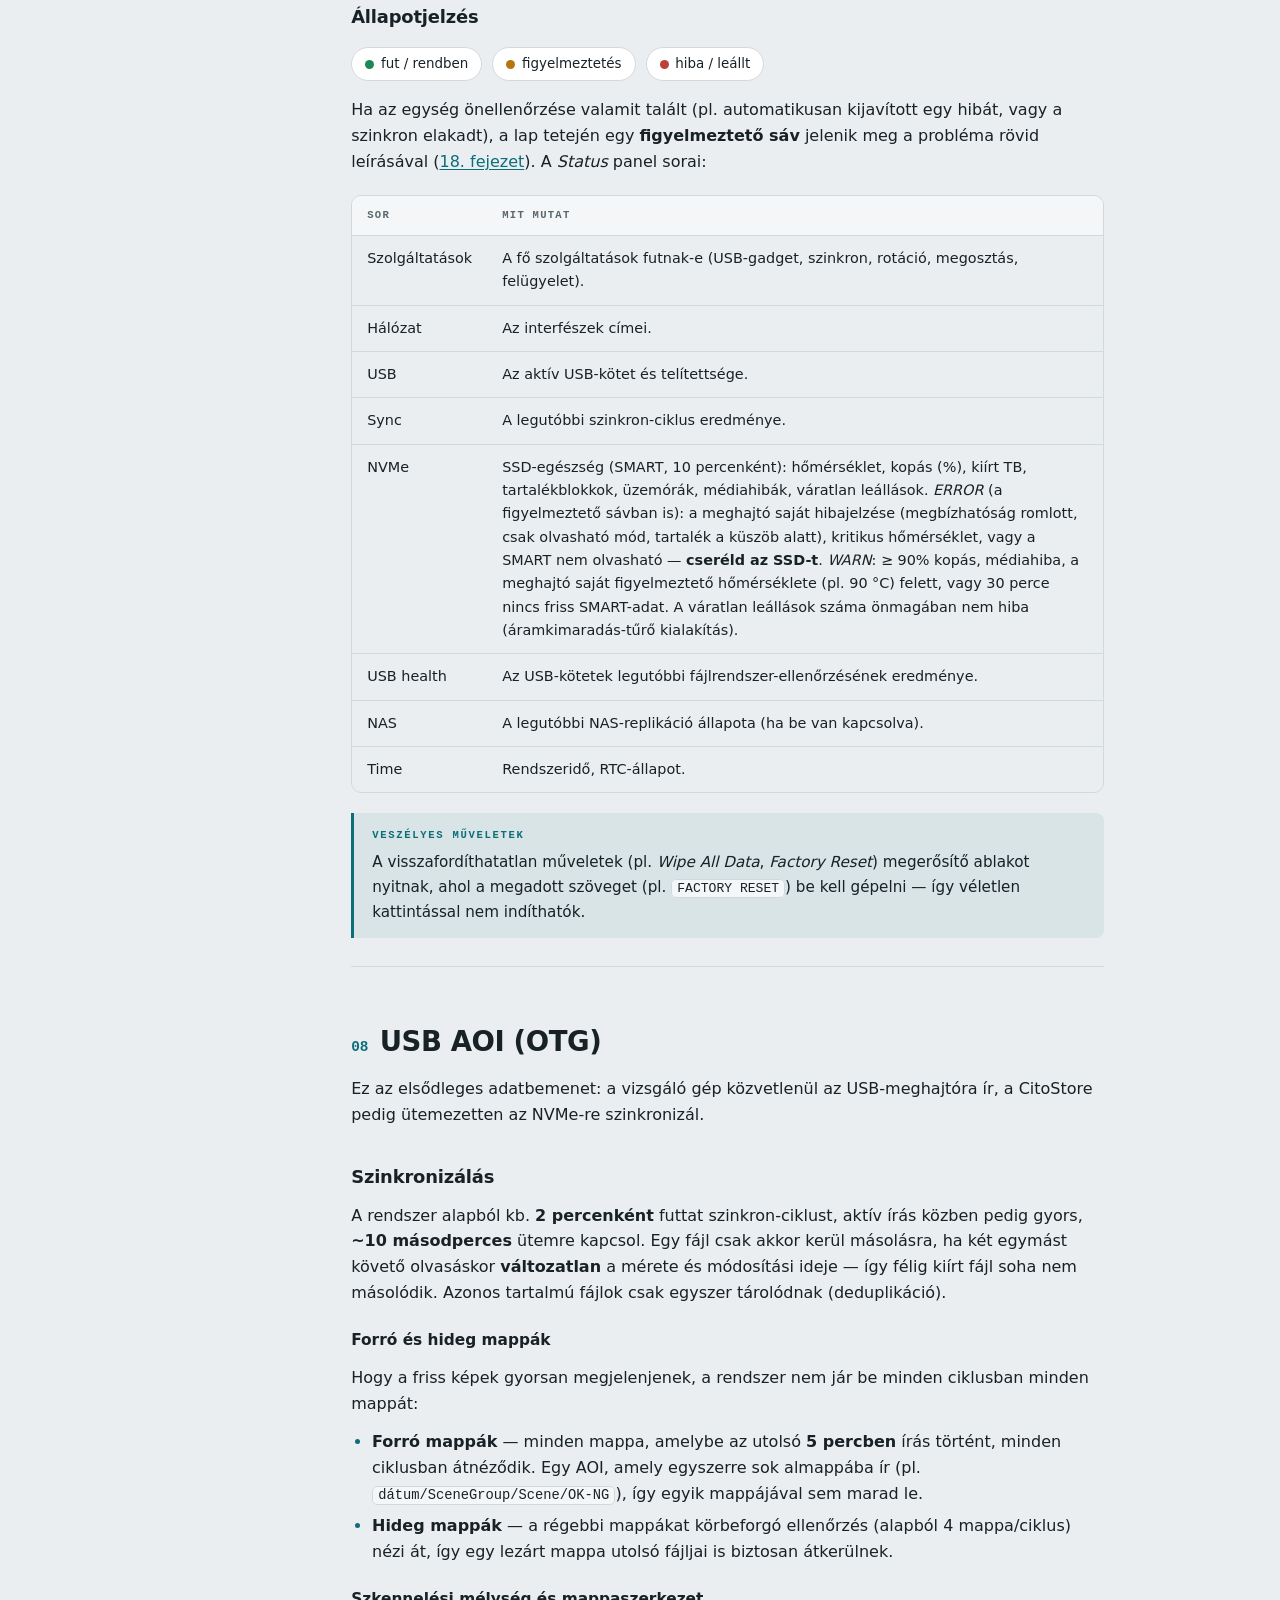
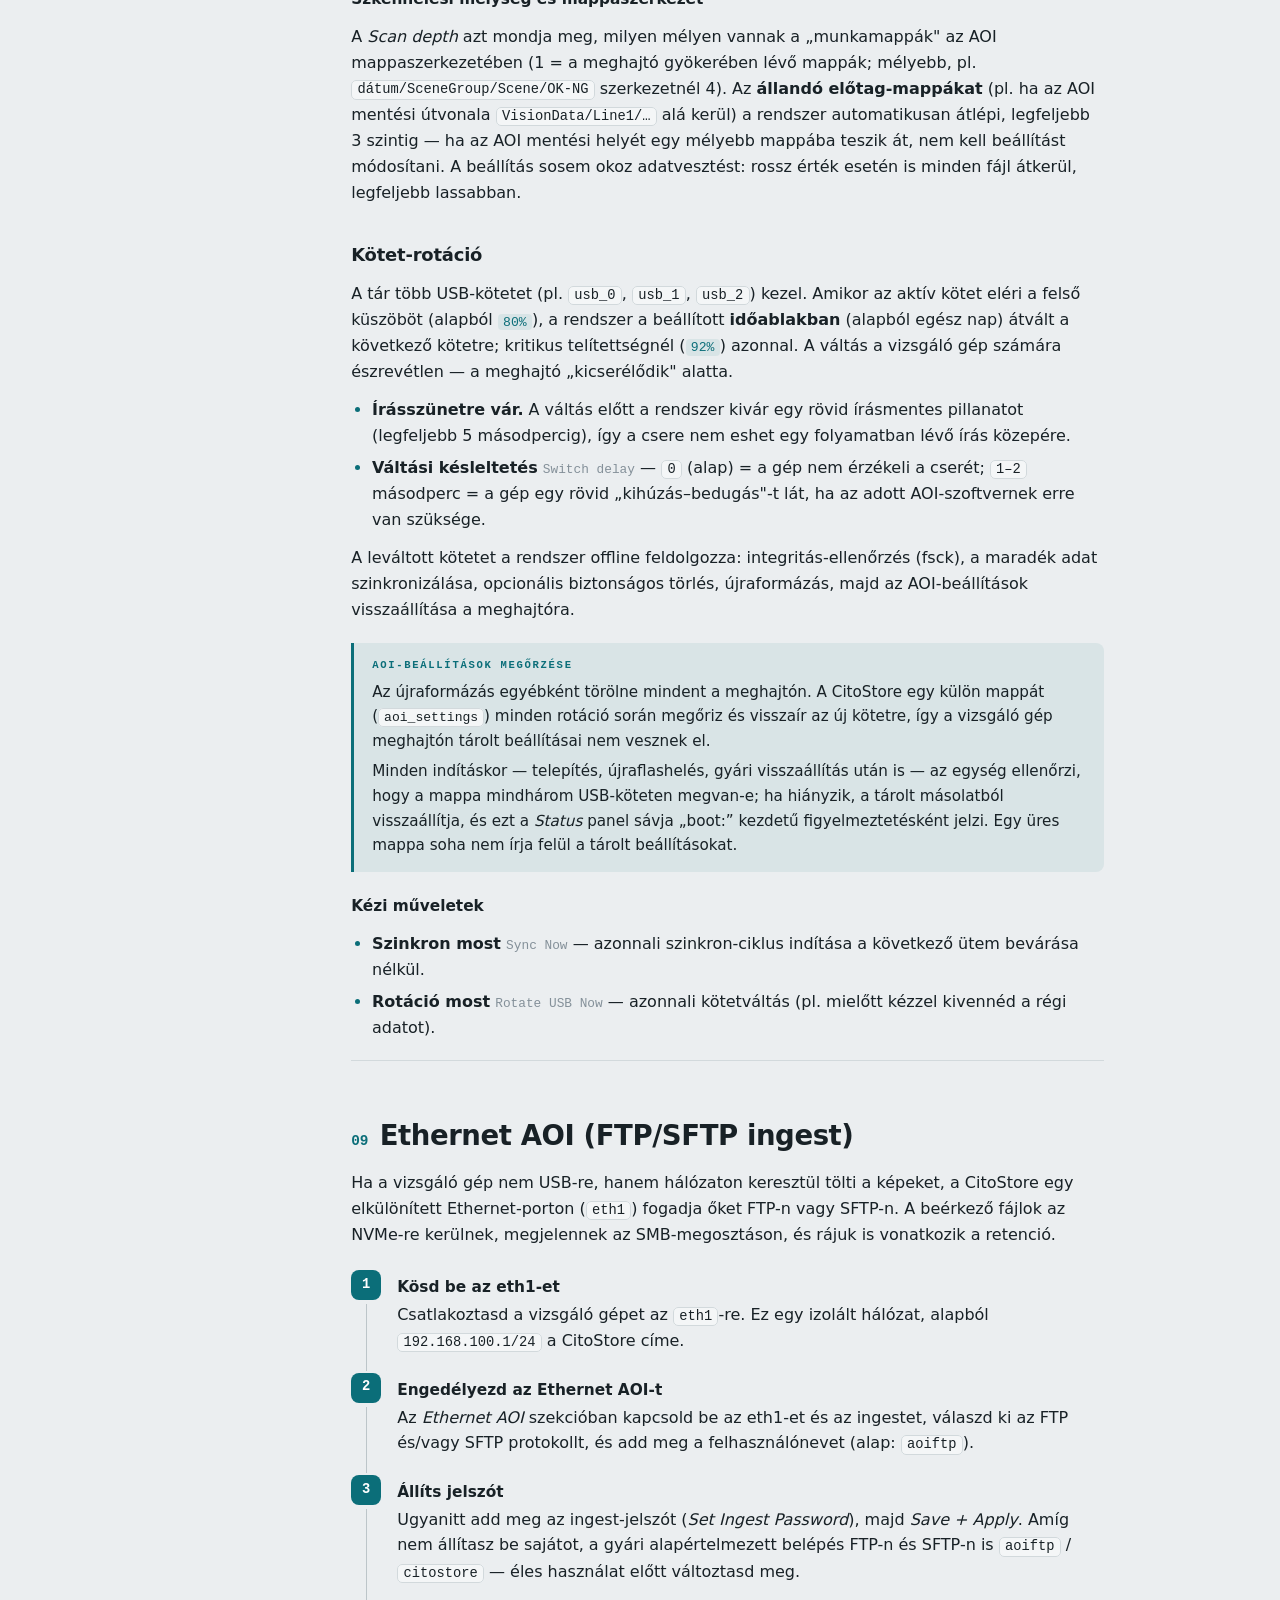
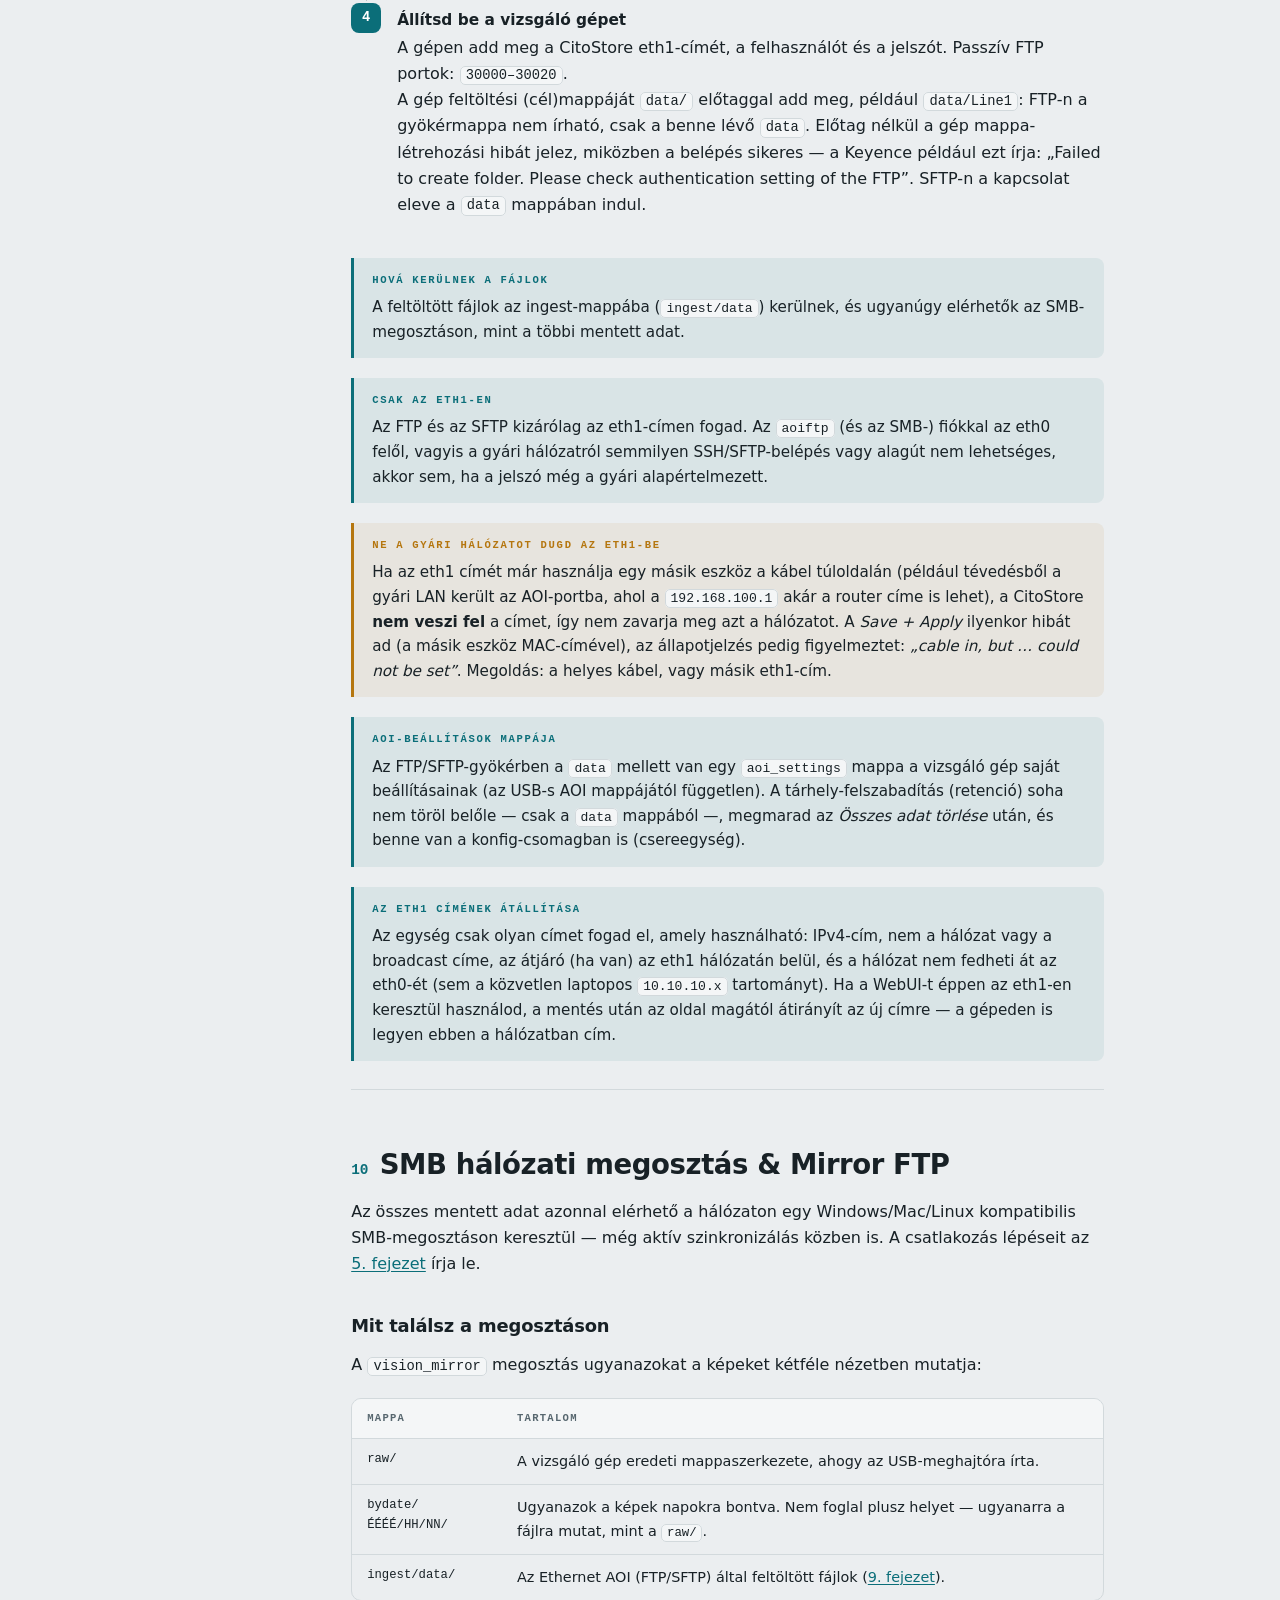
==== commit 34429a57: "Manual: the Ethernet AOI's upload folder must start with data/ Met while commissioning a Keyence IV2" ====
--- a/CitoStore_Felhasznaloi_Kezikonyv.html
+++ b/CitoStore_Felhasznaloi_Kezikonyv.html
@@ -812,7 +812,13 @@
           <code>aoiftp</code> / <code>citostore</code> — éles használat előtt változtasd meg.</li>
         <li><h4>Állítsd be a vizsgáló gépet</h4>
           A gépen add meg a CitoStore eth1-címét, a felhasználót és a jelszót. Passzív
-          FTP portok: <code>30000–30020</code>.</li>
+          FTP portok: <code>30000–30020</code>.<br>
+          A gép feltöltési (cél)mappáját <code>data/</code> előtaggal add meg, például
+          <code>data/Line1</code>: FTP-n a gyökérmappa nem írható, csak a benne lévő
+          <code>data</code>. Előtag nélkül a gép mappa-létrehozási hibát jelez, miközben a
+          belépés sikeres — a Keyence például ezt írja: „Failed to create folder. Please
+          check authentication setting of the FTP”. SFTP-n a kapcsolat eleve a
+          <code>data</code> mappában indul.</li>
       </ol>
 
       <div class="note">
@@ -1207,8 +1213,9 @@
         emberi beavatkozás nélkül áll helyre, és amit kijavított, azt jelzi is.</p>
       <ul class="lead-list">
         <li><span class="ic">◆</span><span><strong>Hardveres watchdog.</strong> Ha a rendszer lefagyna, a hardver kb. 15 másodpercen belül automatikusan újraindítja — nem kell hozzá a helyszínre menni.</span></li>
-        <li><span class="ic">◆</span><span><strong>Indításkori állapotellenőrzés.</strong> Minden induláskor ellenőrzi és szükség esetén javítja: az NVMe csatolását, a hiányzó USB-köteteket (pl. megszakadt gyári visszaállítás után magától pótolja őket), a sérült konfigurációt (visszaáll az utolsó jóra), a beragadt pillanatképet, az USB-kötetek fájlrendszerét és a szinkron-adatbázist.</span></li>
-        <li><span class="ic">◆</span><span><strong>Folyamatos felügyelet.</strong> Figyelmeztető sáv jelenik meg a webes felület tetején, ha a szinkron hibára fut vagy 15 percig nem fut le, ha az USB-gadget leáll, ha egy USB-kötet vagy a tár kritikusan telített, illetve ha az egység túlmelegszik.</span></li>
+        <li><span class="ic">◆</span><span><strong>Indításkori állapotellenőrzés.</strong> Minden induláskor ellenőrzi és szükség esetén javítja: az NVMe csatolását, a hiányzó USB-köteteket (pl. megszakadt gyári visszaállítás után magától pótolja őket), a fájlrendszer nélkül maradt USB-köteteket (újraformázza őket), a félbeszakadt meghajtó-mentéseket (befejezi őket), a sérült konfigurációt (visszaáll az utolsó jóra), a beragadt pillanatképet, az USB-kötetek fájlrendszerét és a szinkron-adatbázist. Egy áramszünet miatt félbeszakadt gyári visszaállítást a következő indításoknál magától befejez (legfeljebb háromszor próbálja).</span></li>
+        <li><span class="ic">◆</span><span><strong>Meghajtócsere biztonságosan.</strong> Az USB-kötetek váltása, mentése és formázása mindig egyenként történik: az AOI éppen használt meghajtóját semmi nem formázhatja, és egy kötet csak akkor kerül újra az AOI-hoz, ha a rajta lévő képek már a tárban vannak.</span></li>
+        <li><span class="ic">◆</span><span><strong>Folyamatos felügyelet.</strong> Figyelmeztető sáv jelenik meg a webes felület tetején, ha a szinkron hibára fut vagy 15 percig nem fut le, ha az USB-gadget leáll, ha egy USB-kötet, az USB-kötetek tárolója (thin pool) vagy a tár kritikusan telített, ha az SSD egészsége romlik (SMART), ha az egység túlmelegszik — és <em>hibaként</em>, ha egy USB-kötetet úgy kellett újrahasznosítani, hogy a képei nem fértek el a tárban (pl. a védett mappák miatt megtelt). Ez utóbbit jóval korábban előre jelzi: ha a tárhely-felszabadítás nem tudja 85% alá vinni a tárat (mert a maradék védett mappákban vagy az AOI beállítás-mappájában van), azonnal figyelmeztet, 95%-tól hibaként. Teendő: feloldani egy védett mappát, vagy kimásolni és törölni adatot.</span></li>
         <li><span class="ic">◆</span><span><strong>Naplók áramszünet után is.</strong> A rendszernapló legutóbbi bejegyzései rendszeresen az NVMe-re is kiíródnak, így egy váratlan újraindulás oka szervizeléskor visszakereshető.</span></li>
         <li><span class="ic">◆</span><span><strong>Óra-védelem.</strong> Az óra áramszünet után sem ugrik vissza (<a href="#s15">15. fejezet</a>).</span></li>
       </ul>
@@ -1240,7 +1247,7 @@
       </div>
       <ul class="lead-list">
         <li><span class="ic">◆</span><span><strong>Csak olvasható OS.</strong> Az operációs rendszer overlay-védett; a rendszerfájlok nem módosulnak üzem közben, ami ellenállóvá teszi a tápkimaradással és a sérüléssel szemben.</span></li>
-        <li><span class="ic">◆</span><span><strong>Külön jelszavak.</strong> Az adminisztrátori, az SMB- és az ingest-jelszó külön-külön állítható. Az SMB-jelszóval bejelentkezett operátor nem fér hozzá a beállításokhoz.</span></li>
+        <li><span class="ic">◆</span><span><strong>Külön jelszavak.</strong> Az adminisztrátori, az SMB- és az ingest-jelszó külön-külön állítható. Az SMB-jelszóval bejelentkezett operátor nem fér hozzá a beállításokhoz. Az adminisztrátori vagy az SMB-jelszó megváltoztatása minden más bejelentkezést azonnal megszüntet (a változtatót kivéve).</span></li>
         <li><span class="ic">◆</span><span><strong>Csak olvasható mirror.</strong> A mentett adatot sem a megosztáson, sem az FTP-n, sem a kimásoló oldalon nem lehet törölni vagy módosítani.</span></li>
         <li><span class="ic">◆</span><span><strong>Rejtett rendszeradatok.</strong> A jelszavakat és belső állapotot tároló mappa a megosztáson és a böngésző oldalakon sem látható.</span></li>
         <li><span class="ic">◆</span><span><strong>Munkamenet-időkorlát.</strong> A webes bejelentkezés 8 óra után lejár.</span></li>
